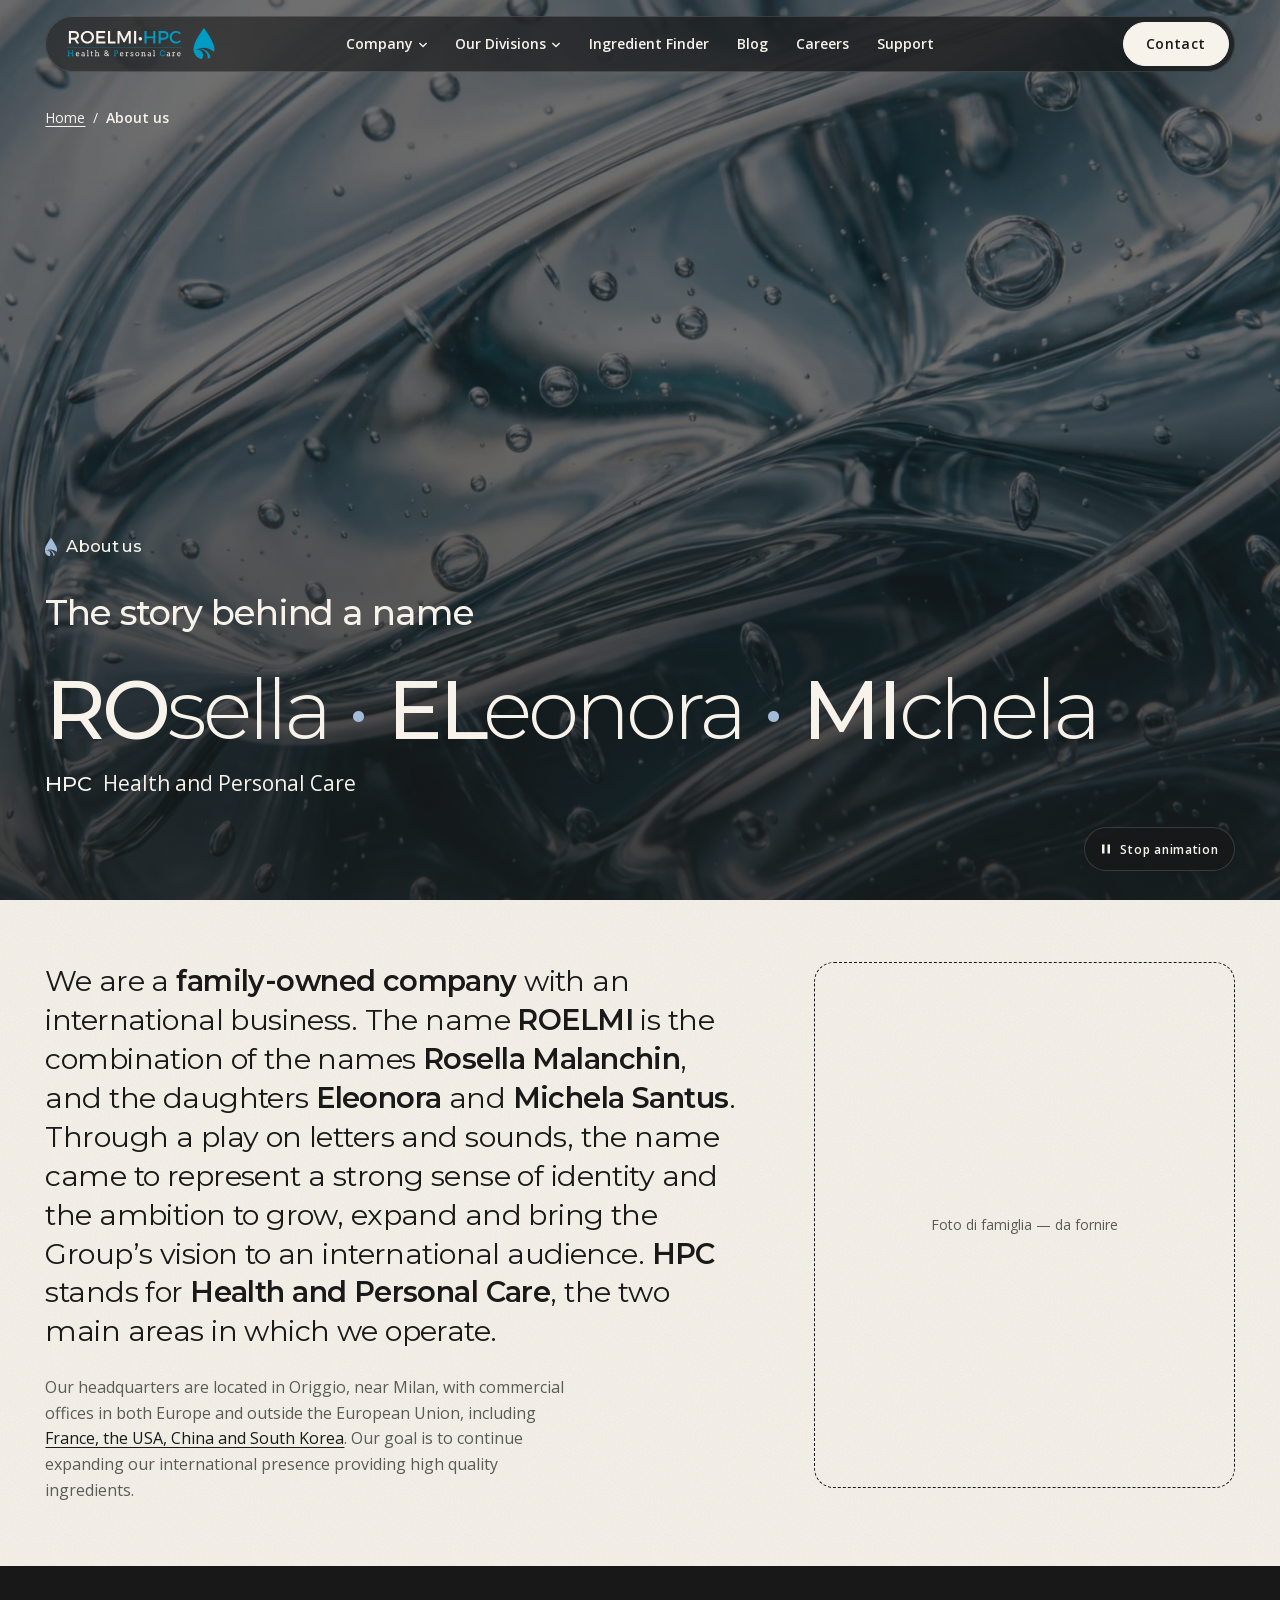
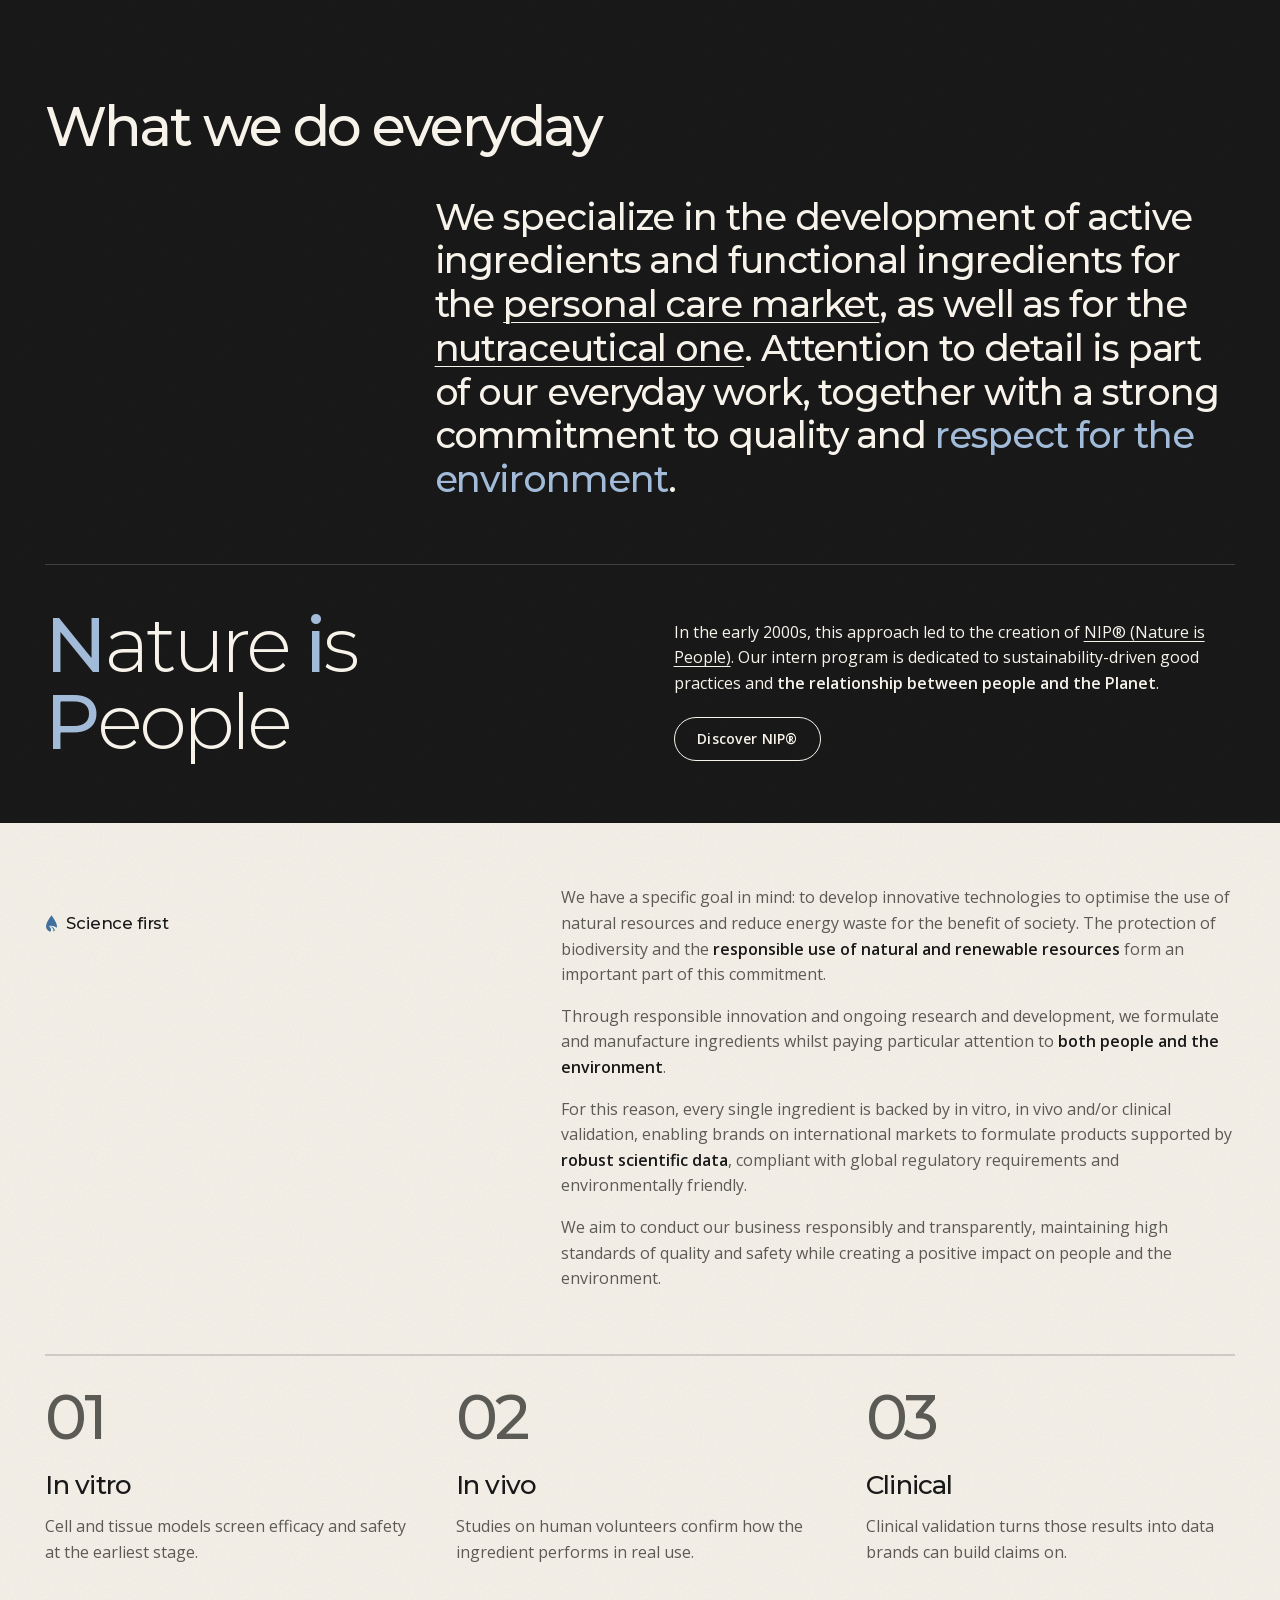
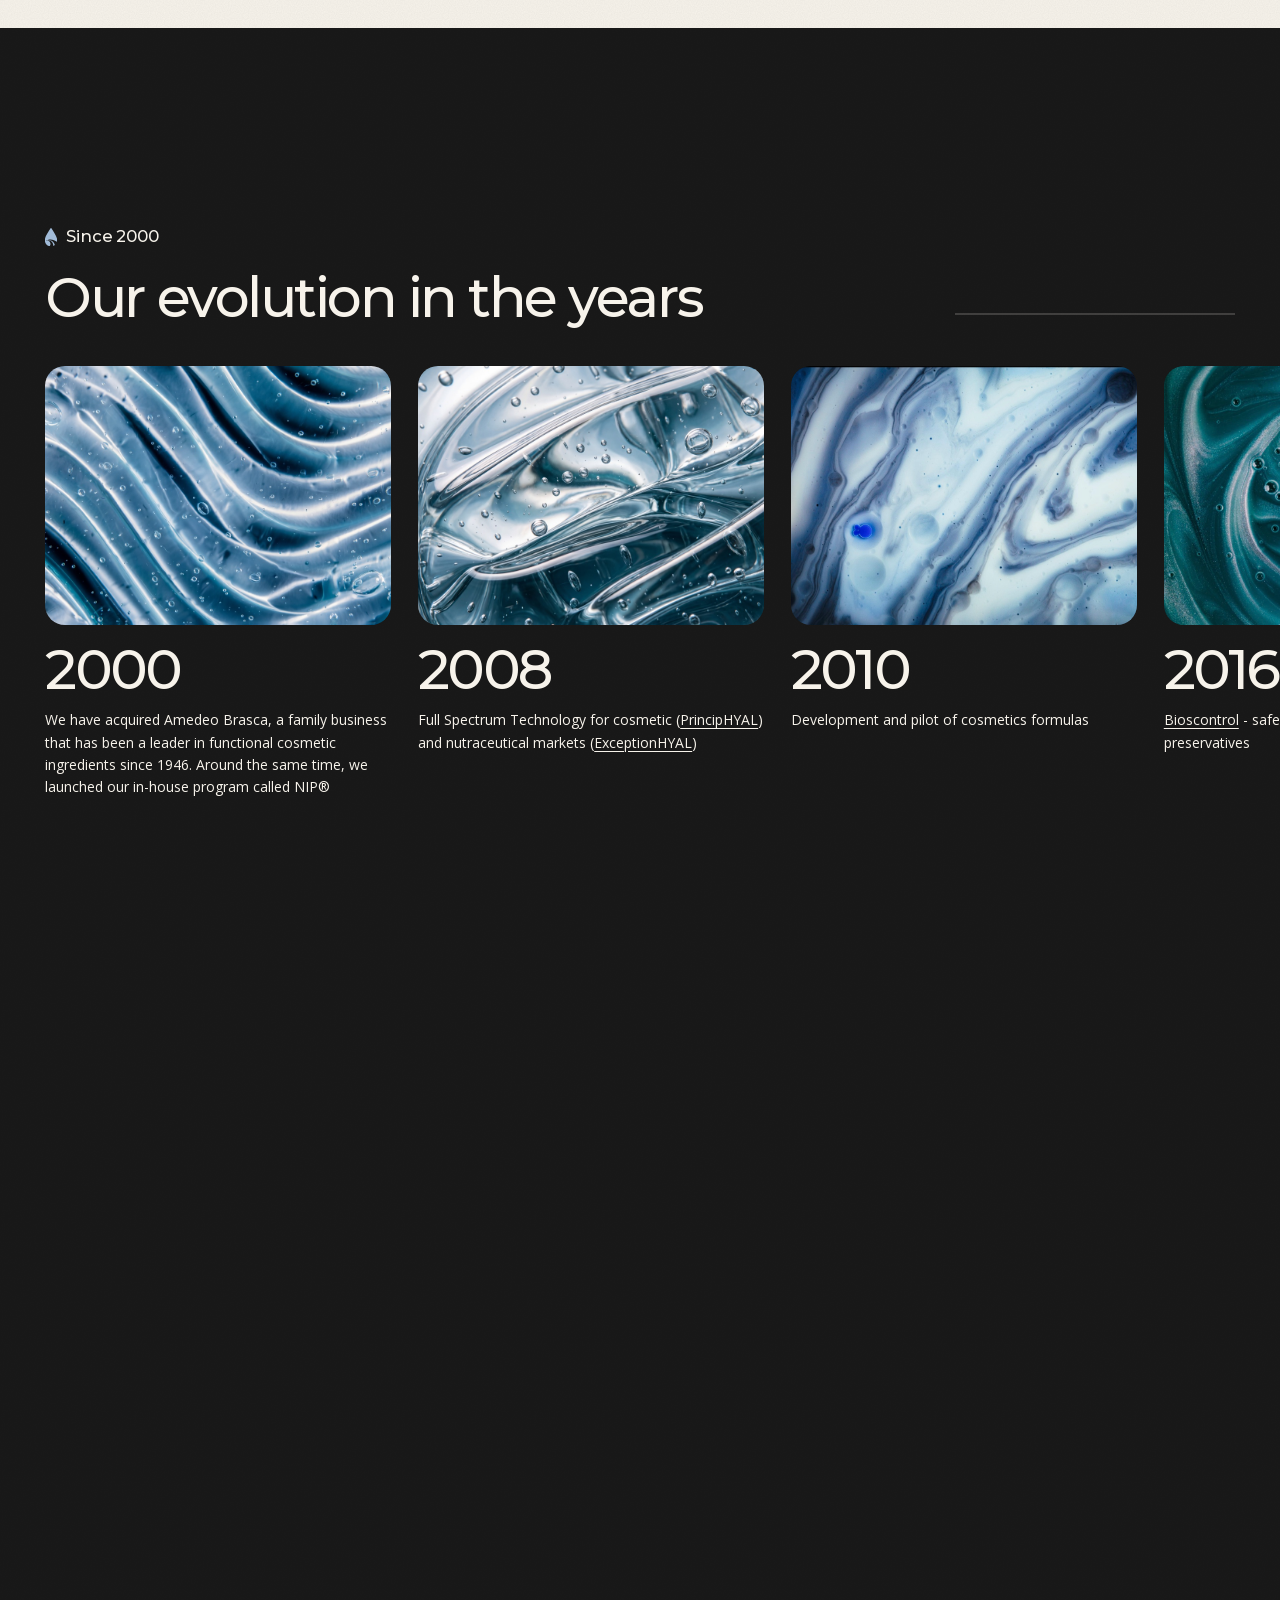
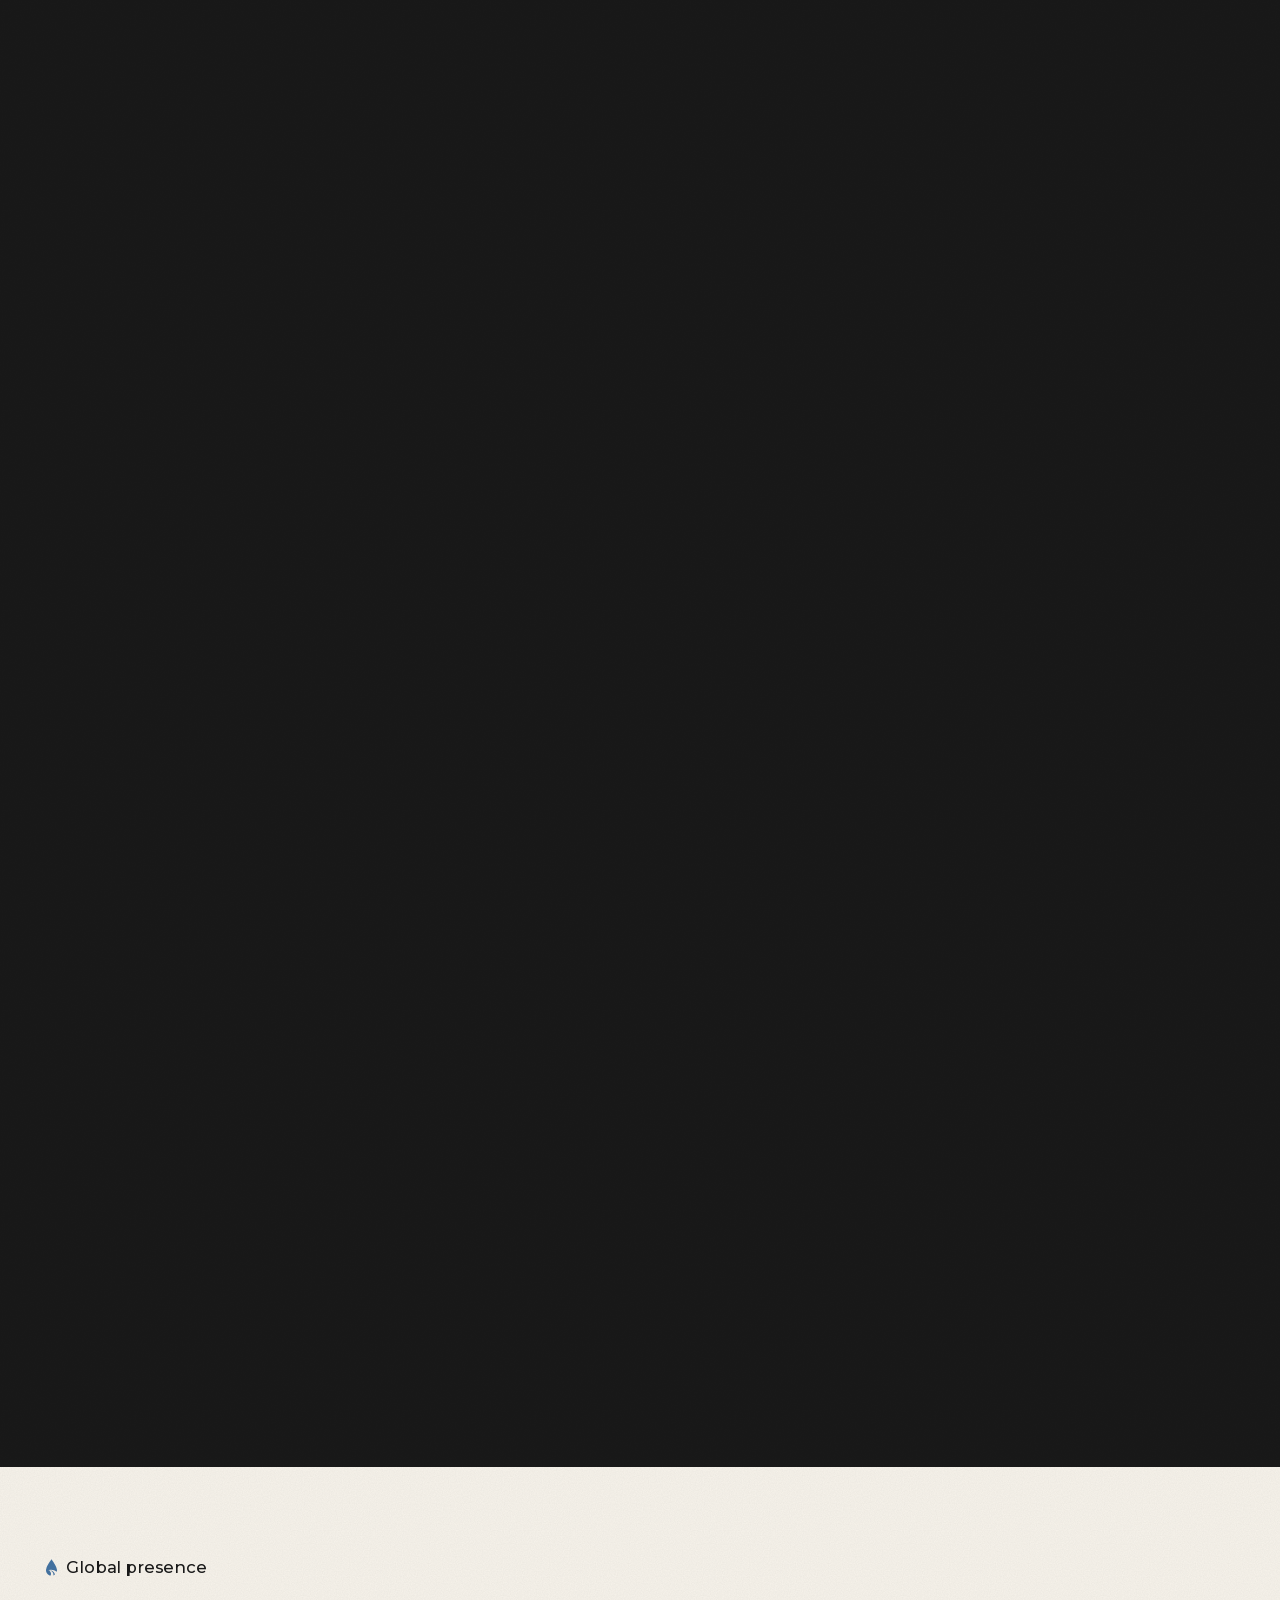
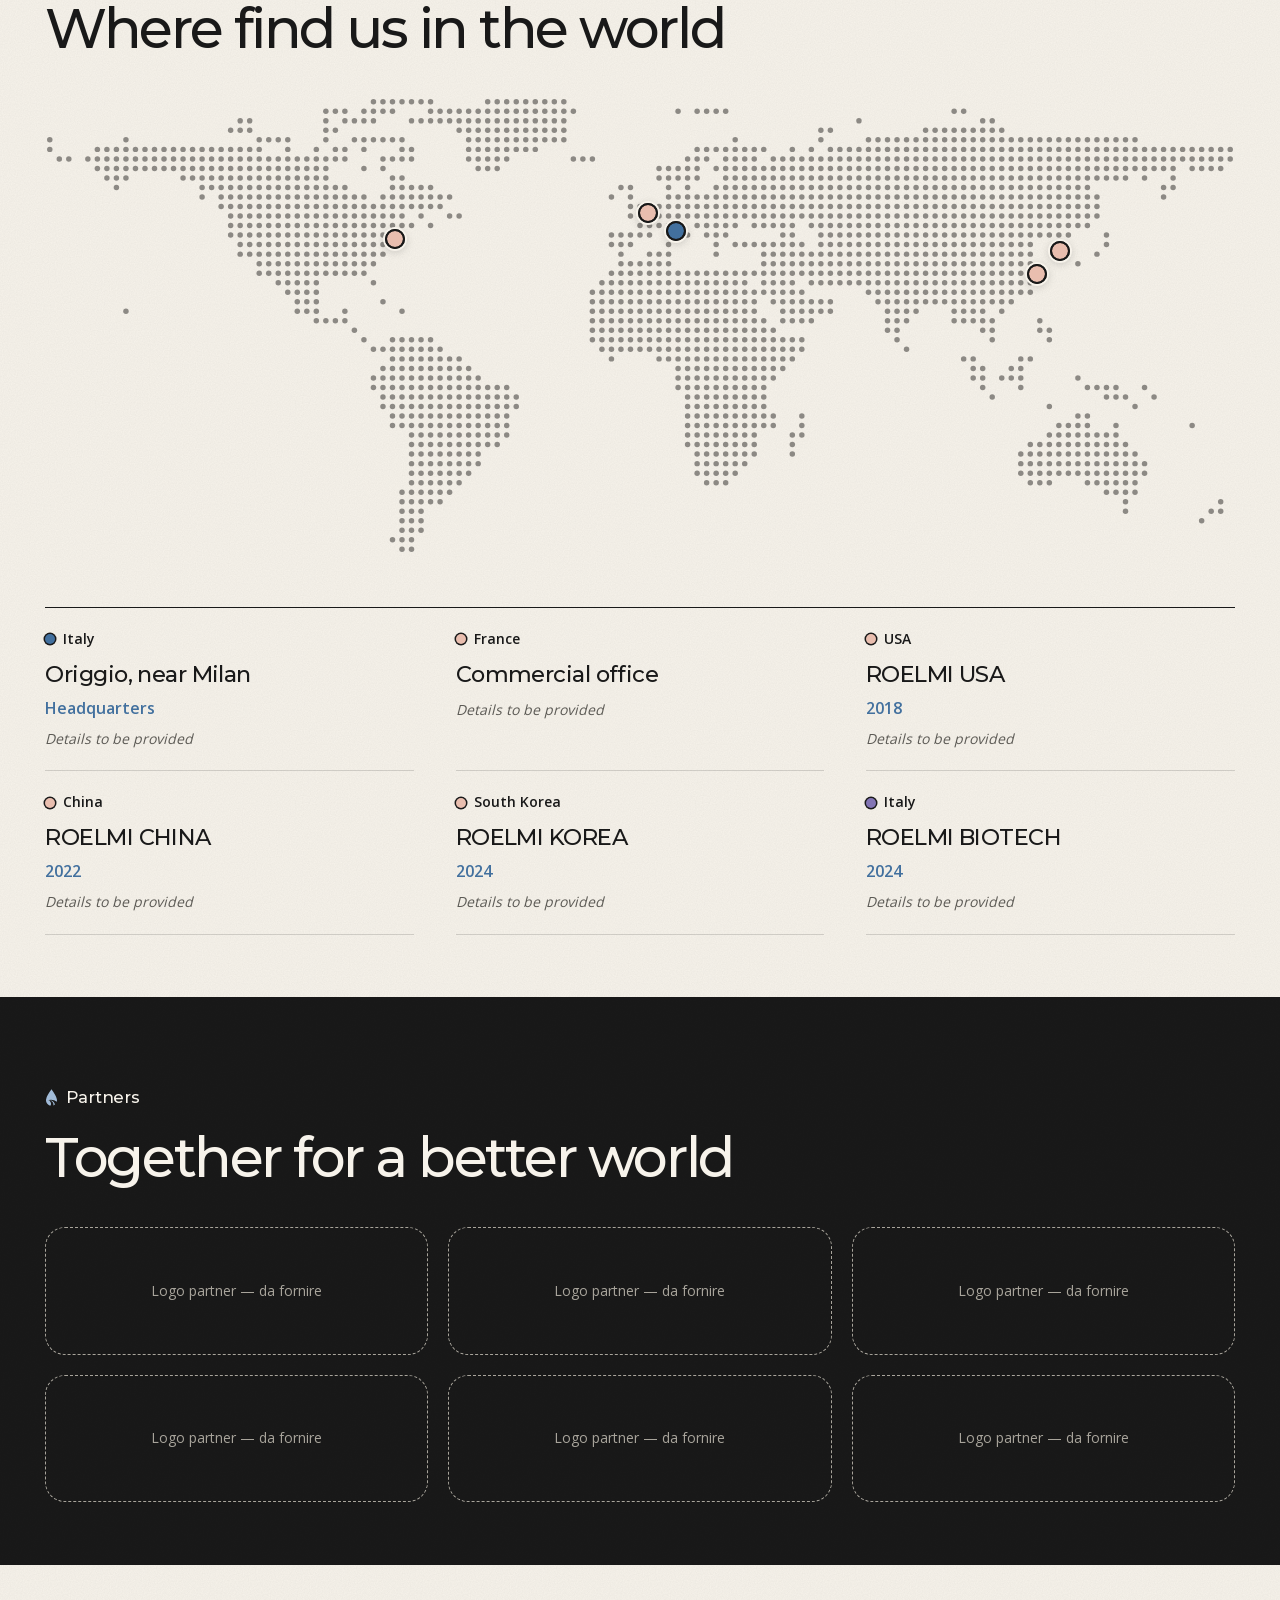
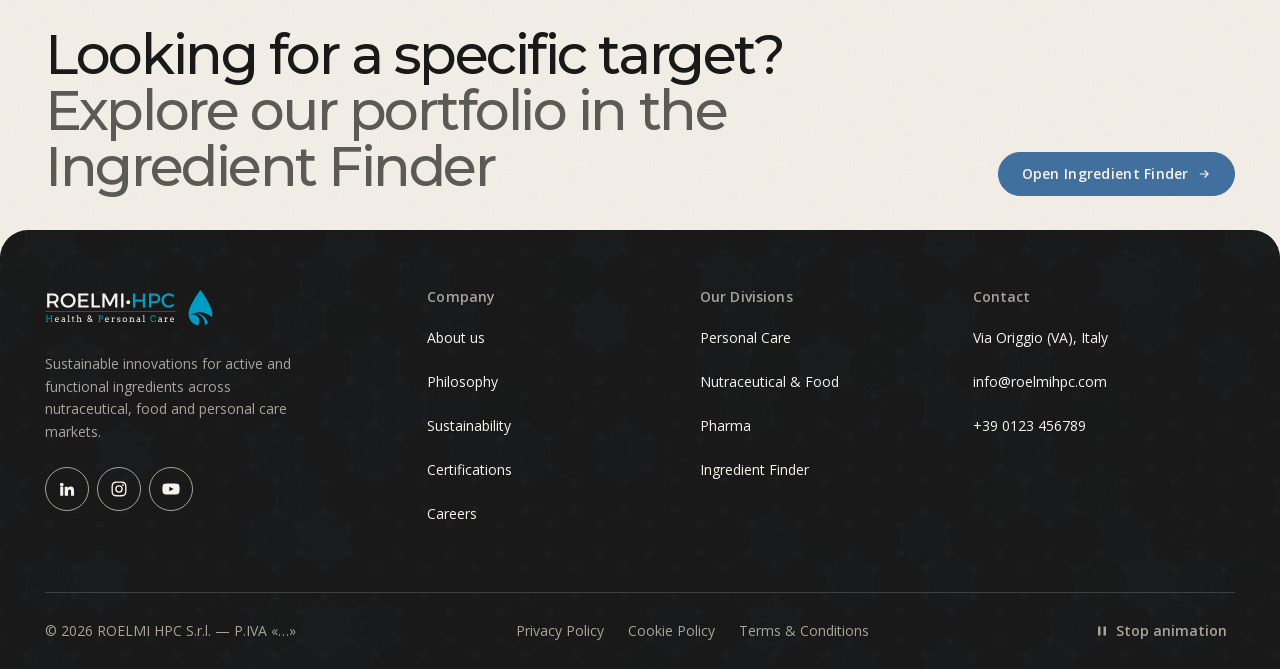
==== about.html @ 5710036a "Product card with SITO 1 structure, molecular force field across dark sections - Ingredient Finder c" ====
<!DOCTYPE html>
<html lang="en" class="no-js">
<head>
  <meta charset="UTF-8">
  <meta name="viewport" content="width=device-width, initial-scale=1">
  <title>About us — The story behind a name | ROELMI HPC</title>
  <meta name="description" content="We are a family-owned company with an international business. ROELMI combines the names Rosella, Eleonora and Michela; HPC stands for Health and Personal Care.">
  <meta name="theme-color" content="#191919">
  <link rel="icon" href="images/favicon.svg" type="image/svg+xml">

  <meta property="og:type" content="website">
  <meta property="og:site_name" content="ROELMI HPC">
  <meta property="og:title" content="About us — The story behind a name">
  <meta property="og:description" content="A family-owned company with an international business.">
  <meta property="og:image" content="images/og-image.jpg">
  <meta name="twitter:card" content="summary_large_image">

  <script>document.documentElement.classList.replace('no-js', 'js');</script>

  <!-- Font serviti dal sito (GDPR) -->
  <link rel="preload" as="font" type="font/woff2" href="fonts/montserrat-latin.woff2" crossorigin>
  <link rel="preload" as="font" type="font/woff2" href="fonts/opensans-latin.woff2" crossorigin>

  <!-- CSS (presence.css: mappa a puntini e punti delle sedi, come in home) -->
  <link rel="stylesheet" href="css/fonts.css">
  <link rel="stylesheet" href="css/reset.css">
  <link rel="stylesheet" href="css/base.css">
  <link rel="stylesheet" href="css/header.css">
  <link rel="stylesheet" href="css/presence.css">
  <link rel="stylesheet" href="css/about.css">
  <link rel="stylesheet" href="css/footer.css">
</head>
<body>

  <svg width="0" height="0" style="position:absolute" aria-hidden="true" focusable="false">
    <symbol id="logo-roelmi" viewBox="0 0 256 54">
      <path d="M12.0334 17.0172C15.3679 17.0172 17.286 15.5943 17.286 12.6599C17.286 9.81631 15.3679 8.45615 12.0334 8.45615L6.90418 8.45615L6.90418 17.0172L12.0334 17.0172ZM13.0217 20.263C12.7103 20.2932 12.3729 20.2932 12.0334 20.2932L6.90418 20.2932L6.90418 26.813L3.25401 26.813L3.25401 5.18224L12.0334 5.18224C17.5649 5.18224 20.748 7.87013 20.748 12.5648C20.748 16.0268 19.1413 18.4682 16.2675 19.5818L21.1178 26.813L16.9767 26.813L13.0217 20.263Z"/>
      <path d="M27.5157 15.9972C27.5157 20.2939 31.0729 23.6954 35.3026 23.6954C39.5388 23.6954 43.0008 20.2939 43.0008 15.9972C43.0008 11.7026 39.5388 8.36382 35.3026 8.36382C31.0383 8.36382 27.5157 11.7026 27.5157 15.9972M46.7397 15.9972C46.7397 22.1752 41.7337 26.9671 35.2723 26.9671C28.8132 26.9671 23.8072 22.1752 23.8072 15.9972C23.8072 9.78669 28.8132 5.08558 35.2723 5.08558C41.7337 5.08558 46.7397 9.81696 46.7397 15.9972"/>
      <path d="M54.2809 8.45615L54.2809 14.2969L64.8487 14.2969L64.8487 17.5751L54.2809 17.5751L54.2809 23.539L66.4553 23.539L66.4553 26.813L50.6351 26.813L50.6351 5.18008L66.0856 5.18008L66.0856 8.45615L54.2809 8.45615Z"/>
      <path d="M83.9182 23.5064L83.9182 26.8127L70.9069 26.8127L70.9069 5.1777L74.5549 5.1777L74.5549 23.5064L83.9182 23.5064Z"/>
      <path d="M106.911 26.8134L106.881 10.6493L100.052 24.558L97.6708 24.558L90.8418 10.6493L90.8418 26.8134L87.4122 26.8134L87.4122 5.17835L91.7349 5.17835L98.8774 19.552L105.983 5.17835L110.28 5.17835L110.28 26.8134L106.911 26.8134Z"/>
      <path d="M115.997 26.8162L119.642 26.8162L119.642 5.18333L115.997 5.18333L115.997 26.8162Z"/>
      <path d="M129.75 18.5313C129.75 20.2915 128.513 21.6236 126.814 21.6236C125.146 21.6236 123.91 20.2915 123.91 18.5313C123.91 16.7711 125.146 15.5018 126.814 15.5018C128.513 15.5018 129.75 16.7711 129.75 18.5313"/>
      <path fill="#009CC4" d="M197.061 8.42653L194.929 11.0841C193.352 9.38232 191.097 8.33354 188.902 8.33354C184.575 8.33354 181.174 11.6723 181.174 15.9345C181.174 20.2009 184.575 23.5678 188.902 23.5678C191.064 23.5678 193.292 22.5796 194.929 21.001L197.091 23.4143C194.898 25.5767 191.776 26.9671 188.718 26.9671C182.382 26.9671 177.469 22.1752 177.469 15.9669C177.469 9.81696 182.443 5.08558 188.841 5.08558C191.899 5.08558 194.959 6.35709 197.061 8.42653ZM149.128 26.8134L149.128 17.8523L137.662 17.8523L137.662 26.8134L134.017 26.8134L134.017 5.17835L137.662 5.17835L137.662 14.5762L149.128 14.5762L149.128 5.17835L152.773 5.17835L152.773 26.8134L149.128 26.8134ZM167.083 20.2932C172.522 20.2932 175.642 17.4497 175.642 12.5648C175.642 7.87013 172.522 5.18224 167.083 5.18224L158.462 5.18224L158.462 26.813L162.107 26.813L162.107 20.2932L167.083 20.2932ZM172.154 12.6599C172.154 15.5943 170.266 17.0172 166.928 17.0172L162.107 17.0172L162.107 8.45615L166.928 8.45615C170.266 8.45615 172.154 9.81631 172.154 12.6599Z"/>
      <path fill="#009CC4" d="M167.99 41.4119C167.698 40.9145 167.311 40.5275 166.826 40.242C166.346 39.9587 165.81 39.816 165.217 39.816C164.709 39.816 164.249 39.9241 163.829 40.1361C163.412 40.3501 163.053 40.6377 162.754 40.9967C162.454 41.3557 162.223 41.773 162.058 42.2444C161.894 42.718 161.809 43.2175 161.809 43.7387C161.809 44.3571 161.902 44.9064 162.086 45.3864C162.268 45.86 162.506 46.2579 162.8 46.5758C163.094 46.8893 163.442 47.1531 163.851 47.365C164.253 47.5791 164.709 47.6808 165.217 47.6808C165.905 47.6808 166.504 47.5164 167.012 47.1812C167.525 46.8525 167.959 46.3011 168.323 45.5378L169.473 46.0827C169.307 46.5498 169.025 47.0061 168.628 47.4451C168.232 47.8797 167.743 48.2343 167.164 48.5025C166.582 48.7728 165.935 48.9047 165.23 48.9047C164.554 48.9047 163.933 48.7771 163.364 48.5241C162.798 48.2689 162.296 47.9056 161.851 47.4321C161.409 46.965 161.07 46.4071 160.839 45.7605C160.605 45.1161 160.488 44.4414 160.488 43.7387C160.488 43.0337 160.605 42.3655 160.839 41.7384C161.07 41.1092 161.399 40.5642 161.818 40.1015C162.238 39.6387 162.739 39.2711 163.323 39.0008C163.905 38.7348 164.536 38.5986 165.217 38.5986C165.821 38.5986 166.346 38.6851 166.785 38.8559C167.226 39.0289 167.598 39.2343 167.908 39.4722C168.215 39.7101 168.478 39.9717 168.701 40.2463L169.395 40.2463L169.395 41.4119L167.99 41.4119ZM8.31148 38.7975L11.527 38.7975L11.527 39.9241L10.5885 39.9241L10.5885 47.5834L11.527 47.5834L11.527 48.7101L8.31148 48.7101L8.31148 47.5834L9.30404 47.5834L9.30404 44.0219L3.56929 44.0219L3.56929 47.5834L4.56401 47.5834L4.56401 48.7101L1.34632 48.7101L1.34632 47.5834L2.28914 47.5834L2.28914 39.9241L1.34632 39.9241L1.34632 38.7975L4.56401 38.7975L4.56401 39.9241L3.56929 39.9241L3.56929 42.9234L9.30404 42.9234L9.30404 39.9241L8.31148 39.9241L8.31148 38.7975ZM86.5788 38.9694C86.2026 38.8548 85.7982 38.7986 85.3506 38.7986L81.3436 38.7986L81.3436 39.9274L82.2843 39.9274L82.2843 47.5845L81.3436 47.5845L81.3436 48.709L84.5591 48.709L84.5591 47.5845L83.5666 47.5845L83.5666 44.1182L85.3268 44.1182C85.7895 44.1182 86.2069 44.049 86.5853 43.9084C86.9594 43.77 87.2838 43.5797 87.5541 43.3419C87.8244 43.1018 88.0341 42.8229 88.1812 42.5007C88.3304 42.1785 88.4039 41.8411 88.4039 41.4778C88.4039 41.041 88.3304 40.6561 88.179 40.321C88.0276 39.9836 87.8179 39.7047 87.5454 39.4798C87.273 39.2527 86.9508 39.0862 86.5788 38.9694ZM85.3506 43.0456L83.5666 43.0456L83.5666 39.9274L85.1884 39.9274C85.8371 39.9274 86.3107 40.0615 86.6091 40.3339C86.9032 40.6086 87.0524 40.9891 87.0524 41.4778C87.0524 41.7352 87.007 41.9601 86.9248 42.1568C86.8405 42.3536 86.7215 42.5158 86.5702 42.6477C86.4231 42.7796 86.2415 42.8748 86.0361 42.9461C85.8285 43.011 85.5993 43.0456 85.3506 43.0456Z"/>
      <path d="M18.3148 42.7781C18.0316 42.7781 17.7829 42.8192 17.5731 42.8992C17.3634 42.9814 17.1839 43.0938 17.0325 43.2452C16.8855 43.3966 16.7644 43.5804 16.6779 43.7966C16.5871 44.015 16.5222 44.2637 16.4768 44.5297L19.9907 44.5297C19.9734 44.2767 19.9302 44.0431 19.8675 43.8334C19.8026 43.6171 19.7096 43.4333 19.5755 43.2755C19.4458 43.1176 19.2793 42.9965 19.0717 42.91C18.8706 42.8214 18.6154 42.7781 18.3148 42.7781L18.3148 42.7781ZM16.4119 45.479C16.4119 45.6714 16.4249 45.8444 16.453 46.0044C16.4833 46.1623 16.5222 46.318 16.5763 46.4607C16.7384 46.8954 16.9958 47.2241 17.3504 47.4446C17.705 47.6652 18.1073 47.7776 18.557 47.7776C18.9095 47.7776 19.2512 47.7257 19.5885 47.6263C19.9215 47.529 20.2697 47.3776 20.6351 47.1657L21.1282 47.996C20.6805 48.3031 20.2372 48.5302 19.7853 48.6772C19.3355 48.8242 18.8706 48.8999 18.3862 48.8999C17.9299 48.8999 17.5039 48.8242 17.1169 48.6707C16.7255 48.5172 16.3903 48.2901 16.107 47.9896C15.8259 47.689 15.6053 47.3149 15.4475 46.8673C15.2875 46.4175 15.2096 45.892 15.2096 45.2952C15.2096 44.8108 15.2766 44.3545 15.4107 43.9264C15.5448 43.496 15.7502 43.1198 16.0184 42.7997C16.2843 42.4819 16.6173 42.2267 17.0131 42.0407C17.411 41.8504 17.8737 41.7575 18.3992 41.7575C18.9095 41.7575 19.3355 41.8353 19.6772 41.9888C20.021 42.1445 20.3 42.35 20.5162 42.6051C20.7324 42.8603 20.8946 43.1522 21.0049 43.4787C21.1152 43.8074 21.1952 44.1404 21.2406 44.4778C21.2579 44.6421 21.273 44.8108 21.2795 44.9838C21.2882 45.1525 21.2903 45.3168 21.2903 45.479L16.4119 45.479Z"/>
      <path d="M27.4217 47.878C27.5839 47.878 27.7439 47.8607 27.9061 47.8196C28.0682 47.7807 28.2218 47.7288 28.3623 47.6596C28.505 47.5925 28.6413 47.5125 28.7624 47.426C28.8835 47.3352 28.9873 47.2422 29.0716 47.1449L29.0759 45.6182L27.666 45.6182C27.4282 45.6182 27.2141 45.642 27.0195 45.6961C26.8248 45.748 26.6583 45.8215 26.5156 45.9253C26.3751 46.0248 26.2648 46.148 26.1848 46.2972C26.1069 46.4443 26.068 46.6151 26.068 46.8076C26.068 46.9871 26.1004 47.1406 26.1653 47.2768C26.2323 47.4066 26.3232 47.519 26.4421 47.6077C26.5632 47.6963 26.7059 47.7634 26.8724 47.8109C27.0368 47.8585 27.2206 47.878 27.4217 47.878L27.4217 47.878ZM29.0716 48.0812C28.8121 48.3213 28.5267 48.518 28.2174 48.6716C27.9061 48.8229 27.5493 48.9008 27.1535 48.9008C26.8227 48.9008 26.5178 48.8446 26.2432 48.7429C25.9664 48.637 25.7242 48.4943 25.5274 48.3148C25.3263 48.131 25.1684 47.9234 25.0581 47.6833C24.9479 47.4433 24.8916 47.1882 24.8916 46.9179C24.8916 46.6303 24.9327 46.3751 25.0192 46.1524C25.1036 45.9318 25.2182 45.7393 25.3587 45.5728C25.4993 45.4106 25.6658 45.2723 25.8561 45.1598C26.0464 45.0495 26.2432 44.9587 26.4529 44.8938C26.6583 44.8246 26.8703 44.7792 27.0865 44.7511C27.2984 44.723 27.506 44.7079 27.7049 44.7079C28.0163 44.7079 28.2802 44.7165 28.4942 44.7381C28.7083 44.7576 28.9029 44.7814 29.0759 44.8181L29.0824 44.2624C29.0824 44.0245 29.05 43.8148 28.9786 43.6396C28.9073 43.4623 28.8099 43.3153 28.6824 43.2006C28.5569 43.086 28.4077 42.9995 28.2304 42.9433C28.0531 42.8849 27.8585 42.859 27.6379 42.859C27.4303 42.859 27.2357 42.8741 27.0497 42.9001C26.8594 42.9303 26.6864 42.9671 26.5243 43.0104C26.3599 43.0579 26.2086 43.1098 26.0702 43.166C25.9339 43.2288 25.8193 43.2871 25.722 43.352L25.322 42.5108C25.482 42.4049 25.6636 42.3097 25.8518 42.2189C26.0442 42.1281 26.2453 42.0546 26.4572 41.9897C26.667 41.927 26.8832 41.8772 27.106 41.8405C27.3265 41.8037 27.5428 41.7864 27.7547 41.7864C28.1482 41.7864 28.5007 41.8297 28.8164 41.927C29.1278 42.02 29.396 42.1627 29.6122 42.3595C29.8306 42.5584 29.9993 42.8071 30.116 43.1098C30.235 43.4147 30.2934 43.7759 30.2934 44.1975L30.2869 47.5839L31.0372 47.5839L31.0372 48.7083L29.0716 48.7083L29.0716 48.0812Z"/>
      <path d="M34.5012 38.5337L36.7004 38.5337L36.7004 47.5856L37.7167 47.5856L37.7167 48.7079L34.5012 48.7079L34.5012 47.5856L35.483 47.5856L35.483 39.6603L34.5012 39.6603L34.5012 38.5337Z"/>
      <path d="M43.0136 41.9335L44.6008 41.9335L44.6008 42.9217L43.0006 42.9217L42.9812 46.8335C42.9812 47.0995 43.0136 47.3157 43.0742 47.4801C43.1347 47.6466 43.2342 47.759 43.3682 47.8239C43.5023 47.8866 43.6537 47.9212 43.8245 47.9212C44.0062 47.9212 44.1705 47.9018 44.3089 47.8693C44.4494 47.8347 44.5987 47.7807 44.7652 47.7028L45.0463 48.5202C44.8365 48.6283 44.6181 48.717 44.3889 48.7775C44.1554 48.8402 43.8851 48.8748 43.5693 48.8748C43.2709 48.8748 43.0136 48.8338 42.793 48.7624C42.5746 48.691 42.3887 48.5699 42.2395 48.4034C42.0881 48.2326 41.9756 48.0056 41.9021 47.7179C41.8264 47.4325 41.7918 47.0757 41.7918 46.6497L41.8113 42.9217L40.7301 42.9217L40.7301 41.9335L41.8243 41.9335L41.8243 40.3138L43.0136 39.7516L43.0136 41.9335Z"/>
      <path d="M48.2687 38.5337L50.4138 38.5337L50.4138 42.6812L50.4549 42.6812C50.5739 42.558 50.7166 42.4455 50.8766 42.3396C51.0345 42.2315 51.2031 42.1385 51.3761 42.0606C51.5491 41.9828 51.7308 41.9179 51.9167 41.8768C52.1027 41.8336 52.3016 41.8119 52.5049 41.8119C52.8682 41.8119 53.1969 41.8617 53.4888 41.9612C53.7786 42.0628 54.0294 42.2163 54.2327 42.4174C54.4381 42.625 54.596 42.8867 54.7084 43.2067C54.8187 43.5289 54.8728 43.9052 54.8728 44.3441L54.8728 47.5856L55.8934 47.5856L55.8934 48.7079L52.6779 48.7079L52.6779 47.5856L53.6056 47.5856L53.6056 44.4933C53.6056 43.9744 53.4737 43.5786 53.212 43.3127C52.9482 43.0424 52.5698 42.9083 52.0767 42.9083C51.7935 42.9083 51.5123 42.9775 51.2247 43.1072C50.9393 43.2435 50.6647 43.4078 50.4138 43.6111L50.4138 47.5856L51.3956 47.5856L51.3956 48.7079L48.1779 48.7079L48.1779 47.5856L49.2007 47.5856L49.2007 39.6603L48.2687 39.6603L48.2687 38.5337Z"/>
      <path d="M68.7198 42.0012C68.8344 41.8757 68.9296 41.7395 69.0074 41.5773C69.0853 41.4195 69.1242 41.253 69.1242 41.0778C69.1242 40.894 69.0853 40.7167 69.0053 40.5502C68.9252 40.3793 68.815 40.2301 68.6809 40.0961C68.5447 39.9685 68.3868 39.8625 68.2073 39.789C68.0257 39.709 67.8332 39.6722 67.6364 39.6722C67.4159 39.6722 67.2191 39.709 67.0418 39.7825C66.8666 39.8539 66.7131 39.9533 66.5877 40.0766C66.4622 40.2042 66.3628 40.3512 66.2936 40.5199C66.2244 40.6886 66.1876 40.868 66.1876 41.0627C66.1876 41.2486 66.233 41.4411 66.3239 41.6422C66.4147 41.8476 66.5747 42.0595 66.8104 42.2823L67.3921 42.8229C67.6516 42.7126 67.8916 42.5872 68.1187 42.4574C68.3457 42.3277 68.5447 42.1741 68.7198 42.0012L68.7198 42.0012ZM66.6871 44.356C66.5358 44.4144 66.4039 44.4987 66.2849 44.6069C66.1638 44.7128 66.06 44.8361 65.9714 44.9723C65.8849 45.1107 65.82 45.2599 65.7703 45.4178C65.7227 45.5756 65.6989 45.7378 65.6989 45.8978C65.6989 46.1508 65.7465 46.3844 65.846 46.6006C65.9454 46.819 66.0795 47.0028 66.2503 47.1607C66.4233 47.3186 66.6266 47.4418 66.858 47.5305C67.0937 47.6191 67.3424 47.6645 67.6083 47.6645C67.8332 47.6645 68.0473 47.6321 68.2484 47.5759C68.4495 47.5197 68.6355 47.4418 68.8106 47.3402C68.9836 47.2385 69.1458 47.1131 69.2907 46.9747C69.4377 46.832 69.5761 46.6785 69.7016 46.512L67.2148 44.1117L66.6871 44.356ZM72.0175 48.7479L70.4714 47.2558C70.2876 47.4829 70.093 47.6905 69.8767 47.8808C69.6626 48.0667 69.4356 48.2289 69.1934 48.3652C68.9512 48.5057 68.696 48.6117 68.4214 48.6895C68.1489 48.763 67.8613 48.8041 67.5543 48.8041C67.1348 48.8041 66.7369 48.7263 66.3693 48.5771C66.0017 48.43 65.6816 48.2289 65.407 47.9716C65.1345 47.7121 64.9204 47.4094 64.7647 47.0569C64.6069 46.7066 64.529 46.3282 64.529 45.9238C64.529 45.6578 64.5701 45.3983 64.6501 45.1475C64.728 44.8988 64.8404 44.6631 64.981 44.4447C65.1259 44.2284 65.2902 44.0295 65.4783 43.8543C65.6686 43.6835 65.9671 43.4911 66.3649 43.29L65.9325 42.8704C65.8222 42.7667 65.7097 42.6456 65.6038 42.5093C65.4978 42.3753 65.4048 42.2282 65.3227 42.0725C65.2426 41.9168 65.1756 41.7525 65.1259 41.5838C65.0761 41.413 65.0502 41.2421 65.0502 41.0778C65.0502 40.7296 65.1194 40.4074 65.2535 40.1047C65.3897 39.8041 65.5713 39.5403 65.807 39.3197C66.0384 39.0949 66.3152 38.9219 66.6266 38.7943C66.9423 38.6645 67.2775 38.6018 67.6364 38.6018C68.0149 38.6018 68.3652 38.6667 68.6895 38.8029C69.0139 38.937 69.2929 39.1208 69.5307 39.3457C69.7686 39.5706 69.9502 39.8344 70.0865 40.1371C70.2205 40.4356 70.2876 40.7513 70.2876 41.0778C70.2876 41.3395 70.2638 41.5687 70.2119 41.7698C70.1578 41.9666 70.0865 42.1439 69.987 42.3017C69.894 42.4574 69.7794 42.6001 69.6453 42.7299C69.5134 42.8575 69.3707 42.9764 69.2215 43.0845C69.0723 43.197 68.9144 43.2964 68.7587 43.3829C68.6031 43.4716 68.4409 43.5603 68.2744 43.6403L70.2746 45.5043C70.4173 45.1864 70.5276 44.8707 70.6119 44.5636C70.6984 44.2501 70.7655 43.9668 70.813 43.7116L72.0413 43.7116C71.9678 44.1225 71.8553 44.5506 71.7018 44.9896C71.5483 45.4308 71.3536 45.8611 71.1201 46.2827L72.9236 47.9586L72.0175 48.7479Z"/>
      <path d="M94.5772 42.7781C94.2918 42.7781 94.0452 42.8192 93.8333 42.8992C93.6236 42.9814 93.4419 43.0938 93.2949 43.2452C93.1435 43.3966 93.0267 43.5804 92.9381 43.7966C92.8473 44.015 92.7802 44.2637 92.7391 44.5297L96.2487 44.5297C96.2314 44.2767 96.1925 44.0431 96.1298 43.8334C96.0671 43.6171 95.9676 43.4333 95.8379 43.2755C95.706 43.1176 95.5416 42.9965 95.334 42.91C95.1286 42.8214 94.8778 42.7781 94.5772 42.7781L94.5772 42.7781ZM92.6743 45.479C92.6743 45.6714 92.6872 45.8444 92.7153 46.0044C92.7456 46.1623 92.7845 46.318 92.8343 46.4607C92.9986 46.8954 93.256 47.2241 93.6128 47.4446C93.9674 47.6652 94.3696 47.7776 94.8172 47.7776C95.1719 47.7776 95.5135 47.7257 95.8465 47.6263C96.1817 47.529 96.532 47.3776 96.8996 47.1657L97.3883 47.996C96.9429 48.3031 96.4953 48.5302 96.0498 48.6772C95.5979 48.8242 95.1329 48.8999 94.6486 48.8999C94.1901 48.8999 93.7663 48.8242 93.3749 48.6707C92.9857 48.5172 92.6483 48.2901 92.3694 47.9896C92.0882 47.689 91.8698 47.3149 91.7098 46.8673C91.5498 46.4175 91.4698 45.892 91.4698 45.2952C91.4698 44.8108 91.539 44.3545 91.6731 43.9264C91.8093 43.496 92.0104 43.1198 92.2764 42.7997C92.5467 42.4819 92.8775 42.2267 93.2733 42.0407C93.6711 41.8504 94.1361 41.7575 94.6615 41.7575C95.1719 41.7575 95.5979 41.8353 95.9395 41.9888C96.2833 42.1445 96.5623 42.35 96.7764 42.6051C96.9926 42.8603 97.157 43.1522 97.2673 43.4787C97.3797 43.8074 97.4554 44.1404 97.4986 44.4778C97.5202 44.6421 97.5354 44.8108 97.5419 44.9838C97.5484 45.1525 97.5527 45.3168 97.5527 45.479L92.6743 45.479Z"/>
      <path d="M106.221 43.3674L104.978 43.3674L104.978 42.95C104.833 42.95 104.688 42.976 104.537 43.0322C104.385 43.0841 104.245 43.1684 104.115 43.2809C103.983 43.3912 103.871 43.5317 103.771 43.7025C103.674 43.8734 103.603 44.0788 103.561 44.3145L103.561 47.5819L104.71 47.5819L104.71 48.7107L101.347 48.7107L101.347 47.5819L102.283 47.5819L102.29 43.056L101.347 43.056L101.347 41.9337L103.512 41.9337L103.512 42.87C103.594 42.7295 103.68 42.6019 103.78 42.4808C103.877 42.3597 103.983 42.2559 104.104 42.1672C104.225 42.0786 104.357 42.0072 104.504 41.9596C104.649 41.9077 104.807 41.8818 104.978 41.8818L105.618 41.8818C105.819 41.8818 106.02 41.8861 106.221 41.8948L106.221 43.3674Z"/>
      <path d="M113.552 43.285C113.468 43.1574 113.358 43.0514 113.221 42.9714C113.087 42.8914 112.936 42.8309 112.772 42.7941C112.607 42.7595 112.443 42.7379 112.287 42.7379C112.112 42.7379 111.952 42.7595 111.807 42.7984C111.66 42.8374 111.537 42.8936 111.429 42.9693C111.327 43.0428 111.243 43.1315 111.184 43.2396C111.124 43.3477 111.098 43.4645 111.098 43.5985C111.098 43.8234 111.167 44.0029 111.301 44.1348C111.44 44.2689 111.671 44.3943 111.993 44.5024L113.293 44.963C113.853 45.149 114.262 45.4042 114.515 45.7264C114.774 46.0507 114.904 46.4356 114.904 46.8854C114.904 47.186 114.843 47.4628 114.724 47.7115C114.603 47.9645 114.432 48.1785 114.212 48.3515C113.993 48.531 113.73 48.6651 113.418 48.7646C113.109 48.8619 112.765 48.9138 112.382 48.9138C111.857 48.9138 111.429 48.8273 111.098 48.6564C110.765 48.4856 110.51 48.265 110.332 47.9818L109.651 47.9818L109.651 46.8573L111.005 46.8573C111.005 47.0433 111.046 47.2055 111.124 47.3395C111.206 47.4736 111.314 47.5796 111.446 47.6617C111.578 47.7461 111.731 47.8088 111.896 47.8455C112.067 47.8866 112.237 47.9082 112.41 47.9082C112.581 47.9082 112.743 47.8866 112.904 47.8434C113.059 47.8023 113.198 47.7417 113.319 47.6596C113.438 47.5796 113.531 47.4822 113.602 47.3698C113.671 47.2552 113.706 47.1254 113.706 46.9827C113.706 46.7643 113.637 46.5784 113.492 46.427C113.353 46.2756 113.113 46.1372 112.772 46.0161L111.476 45.5317C110.949 45.3458 110.557 45.1057 110.302 44.816C110.047 44.5241 109.922 44.1608 109.922 43.7261C109.922 43.4385 109.976 43.1725 110.082 42.9282C110.185 42.686 110.341 42.4741 110.546 42.2968C110.748 42.1194 110.992 41.981 111.288 41.8837C111.578 41.7843 111.913 41.7324 112.287 41.7324C112.772 41.7324 113.176 41.7994 113.505 41.9335C113.831 42.0697 114.125 42.3011 114.387 42.6276L115.021 42.6276L115.021 43.7542L113.678 43.7542C113.678 43.5704 113.639 43.4147 113.552 43.285"/>
      <path d="M119.603 45.3207C119.603 45.7099 119.657 46.0602 119.768 46.3759C119.878 46.6873 120.032 46.9555 120.228 47.176C120.419 47.3966 120.646 47.5674 120.901 47.6885C121.156 47.8053 121.426 47.8659 121.714 47.8659C122.014 47.8659 122.293 47.8075 122.555 47.6907C122.812 47.5739 123.042 47.4031 123.23 47.1825C123.422 46.962 123.574 46.6982 123.682 46.3803C123.792 46.071 123.846 45.7164 123.846 45.3207C123.846 44.9142 123.792 44.5509 123.682 44.2308C123.574 43.9129 123.422 43.647 123.234 43.4329C123.044 43.2188 122.819 43.0566 122.557 42.9485C122.298 42.8382 122.014 42.7842 121.714 42.7842C121.426 42.7842 121.156 42.8382 120.901 42.9485C120.646 43.0566 120.419 43.2188 120.228 43.4329C120.032 43.647 119.878 43.9129 119.768 44.2308C119.657 44.5509 119.603 44.9142 119.603 45.3207M118.315 45.3207C118.317 44.7866 118.405 44.2979 118.572 43.8546C118.741 43.4178 118.974 43.0393 119.277 42.7236C119.575 42.4057 119.934 42.1614 120.347 41.9949C120.762 41.8241 121.219 41.7397 121.714 41.7397C122.216 41.7397 122.674 41.8241 123.093 41.9949C123.507 42.1614 123.865 42.4057 124.162 42.715C124.456 43.0264 124.687 43.4026 124.856 43.8438C125.018 44.2849 125.1 44.7714 125.1 45.3099C125.1 45.8353 125.018 46.3219 124.856 46.763C124.687 47.2085 124.456 47.5869 124.162 47.9026C123.865 48.2227 123.507 48.4713 123.093 48.6465C122.674 48.826 122.216 48.9125 121.714 48.9125C121.204 48.9125 120.741 48.826 120.326 48.6487C119.915 48.4757 119.558 48.2313 119.264 47.9156C118.968 47.5977 118.736 47.2193 118.57 46.7825C118.405 46.3414 118.317 45.8526 118.315 45.3207"/>
      <path d="M133.018 47.5845L133.974 47.5845L133.974 44.4901C133.974 43.9711 133.842 43.5797 133.576 43.3094C133.312 43.0434 132.934 42.9094 132.445 42.9094C132.16 42.9094 131.874 42.9764 131.587 43.1126C131.299 43.2467 131.024 43.4154 130.769 43.6143L130.769 47.5845L131.723 47.5845L131.723 48.7111L128.559 48.7111L128.559 47.5845L129.502 47.5845L129.502 43.0586L128.559 43.0586L128.559 41.9363L130.715 41.9363L130.715 42.7321L130.73 42.7321C130.875 42.6045 131.029 42.4855 131.189 42.3753C131.355 42.2585 131.526 42.1612 131.706 42.079C131.883 41.9947 132.071 41.9298 132.263 41.8844C132.458 41.8346 132.661 41.813 132.875 41.813C133.239 41.813 133.565 41.8606 133.857 41.9579C134.147 42.0617 134.393 42.2152 134.601 42.4185C134.806 42.6239 134.964 42.8877 135.077 43.2056C135.187 43.5278 135.241 43.9062 135.241 44.3409L135.241 47.5845L136.184 47.5845L136.184 48.7111L133.018 48.7111L133.018 47.5845Z"/>
      <path d="M141.969 47.878C142.131 47.878 142.291 47.8607 142.453 47.8196C142.615 47.7807 142.769 47.7288 142.909 47.6596C143.052 47.5925 143.188 47.5125 143.31 47.426C143.431 47.3352 143.534 47.2422 143.619 47.1449L143.623 45.6182L142.213 45.6182C141.975 45.6182 141.761 45.642 141.567 45.6961C141.372 45.748 141.205 45.8215 141.063 45.9253C140.922 46.0248 140.81 46.148 140.732 46.2972C140.654 46.4443 140.615 46.6151 140.615 46.8076C140.615 46.9871 140.648 47.1406 140.712 47.2768C140.779 47.4066 140.87 47.519 140.989 47.6077C141.11 47.6963 141.253 47.7634 141.42 47.8109C141.584 47.8585 141.768 47.878 141.969 47.878L141.969 47.878ZM143.619 48.0812C143.359 48.3213 143.074 48.518 142.765 48.6716C142.453 48.8229 142.096 48.9008 141.701 48.9008C141.37 48.9008 141.065 48.8446 140.79 48.7429C140.514 48.637 140.271 48.4943 140.075 48.3148C139.873 48.131 139.716 47.9234 139.605 47.6833C139.495 47.4433 139.439 47.1882 139.439 46.9179C139.439 46.6303 139.48 46.3751 139.566 46.1524C139.651 45.9318 139.765 45.7393 139.906 45.5728C140.046 45.4106 140.213 45.2723 140.405 45.1598C140.594 45.0495 140.79 44.9587 141 44.8938C141.205 44.8246 141.417 44.7792 141.634 44.7511C141.846 44.723 142.053 44.7079 142.252 44.7079C142.563 44.7079 142.827 44.7165 143.041 44.7381C143.255 44.7576 143.45 44.7814 143.623 44.8181L143.63 44.2624C143.63 44.0245 143.597 43.8148 143.526 43.6396C143.454 43.4623 143.357 43.3153 143.23 43.2006C143.104 43.086 142.955 42.9995 142.778 42.9433C142.6 42.8849 142.406 42.859 142.185 42.859C141.977 42.859 141.783 42.8741 141.597 42.9001C141.407 42.9303 141.234 42.9671 141.071 43.0104C140.907 43.0579 140.756 43.1098 140.617 43.166C140.481 43.2288 140.366 43.2871 140.269 43.352L139.869 42.5108C140.029 42.4049 140.211 42.3097 140.399 42.2189C140.591 42.1281 140.792 42.0546 141.004 41.9897C141.214 41.927 141.43 41.8772 141.651 41.8405C141.874 41.8037 142.09 41.7864 142.302 41.7864C142.695 41.7864 143.048 41.8297 143.364 41.927C143.675 42.02 143.943 42.1627 144.159 42.3595C144.378 42.5584 144.546 42.8071 144.663 43.1098C144.78 43.4147 144.841 43.7759 144.841 44.1975L144.834 47.5839L145.584 47.5839L145.584 48.7083L143.619 48.7083L143.619 48.0812Z"/>
      <path d="M149.048 38.5337L151.248 38.5337L151.248 47.5856L152.264 47.5856L152.264 48.7079L149.048 48.7079L149.048 47.5856L150.03 47.5856L150.03 39.6603L149.048 39.6603L149.048 38.5337Z"/>
      <path d="M175.016 47.878C175.179 47.878 175.337 47.8607 175.499 47.8196C175.661 47.7807 175.814 47.7288 175.957 47.6596C176.102 47.5925 176.234 47.5125 176.355 47.426C176.478 47.3352 176.58 47.2422 176.664 47.1449L176.671 45.6182L175.259 45.6182C175.021 45.6182 174.809 45.642 174.612 45.6961C174.422 45.748 174.253 45.8215 174.113 45.9253C173.968 46.0248 173.86 46.148 173.78 46.2972C173.704 46.4443 173.663 46.6151 173.663 46.8076C173.663 46.9871 173.695 47.1406 173.76 47.2768C173.827 47.4066 173.92 47.519 174.039 47.6077C174.158 47.6963 174.301 47.7634 174.467 47.8109C174.634 47.8585 174.815 47.878 175.016 47.878L175.016 47.878ZM176.664 48.0812C176.407 48.3213 176.124 48.518 175.812 48.6716C175.499 48.8229 175.146 48.9008 174.748 48.9008C174.415 48.9008 174.113 48.8446 173.836 48.7429C173.559 48.637 173.321 48.4943 173.122 48.3148C172.919 48.131 172.763 47.9234 172.653 47.6833C172.541 47.4433 172.484 47.1882 172.484 46.9179C172.484 46.6303 172.528 46.3751 172.614 46.1524C172.698 45.9318 172.811 45.7393 172.954 45.5728C173.094 45.4106 173.263 45.2723 173.451 45.1598C173.641 45.0495 173.84 44.9587 174.046 44.8938C174.253 44.8246 174.463 44.7792 174.679 44.7511C174.895 44.723 175.101 44.7079 175.298 44.7079C175.611 44.7079 175.875 44.7165 176.089 44.7381C176.301 44.7576 176.498 44.7814 176.671 44.8181L176.677 44.2624C176.677 44.0245 176.643 43.8148 176.576 43.6396C176.502 43.4623 176.405 43.3153 176.277 43.2006C176.152 43.086 176 42.9995 175.825 42.9433C175.648 42.8849 175.451 42.859 175.233 42.859C175.027 42.859 174.831 42.8741 174.645 42.9001C174.454 42.9303 174.281 42.9671 174.117 43.0104C173.953 43.0579 173.801 43.1098 173.665 43.166C173.531 43.2288 173.412 43.2871 173.317 43.352L172.917 42.5108C173.079 42.4049 173.256 42.3097 173.449 42.2189C173.641 42.1281 173.84 42.0546 174.052 41.9897C174.266 41.927 174.478 41.8772 174.701 41.8405C174.921 41.8037 175.135 41.7864 175.349 41.7864C175.743 41.7864 176.096 41.8297 176.409 41.927C176.723 42.02 176.989 42.1627 177.205 42.3595C177.425 42.5584 177.592 42.8071 177.711 43.1098C177.83 43.4147 177.888 43.7759 177.888 44.1975L177.882 47.5839L178.632 47.5839L178.632 48.7083L176.664 48.7083L176.664 48.0812Z"/>
      <path d="M187.021 43.3674L185.777 43.3674L185.777 42.95C185.632 42.95 185.488 42.976 185.336 43.0322C185.185 43.0841 185.044 43.1684 184.915 43.2809C184.783 43.3912 184.67 43.5317 184.573 43.7025C184.473 43.8734 184.402 44.0788 184.361 44.3145L184.361 47.5819L185.509 47.5819L185.509 48.7107L182.147 48.7107L182.147 47.5819L183.083 47.5819L183.089 43.056L182.147 43.056L182.147 41.9337L184.313 41.9337L184.313 42.87C184.393 42.7295 184.48 42.6019 184.579 42.4808C184.677 42.3597 184.783 42.2559 184.904 42.1672C185.025 42.0786 185.157 42.0072 185.304 41.9596C185.451 41.9077 185.607 41.8818 185.777 41.8818L186.417 41.8818C186.619 41.8818 186.82 41.8861 187.021 41.8948L187.021 43.3674Z"/>
      <path d="M193.624 42.7781C193.339 42.7781 193.092 42.8192 192.878 42.8992C192.668 42.9814 192.489 43.0938 192.342 43.2452C192.19 43.3966 192.074 43.5804 191.985 43.7966C191.894 44.015 191.827 44.2637 191.786 44.5297L195.296 44.5297C195.278 44.2767 195.239 44.0431 195.177 43.8334C195.112 43.6171 195.015 43.4333 194.885 43.2755C194.753 43.1176 194.586 42.9965 194.381 42.91C194.176 42.8214 193.925 42.7781 193.624 42.7781L193.624 42.7781ZM191.719 45.479C191.719 45.6714 191.734 45.8444 191.762 46.0044C191.793 46.1623 191.831 46.318 191.881 46.4607C192.043 46.8954 192.303 47.2241 192.66 47.4446C193.014 47.6652 193.417 47.7776 193.866 47.7776C194.219 47.7776 194.56 47.7257 194.893 47.6263C195.226 47.529 195.579 47.3776 195.944 47.1657L196.435 47.996C195.99 48.3031 195.542 48.5302 195.095 48.6772C194.645 48.8242 194.18 48.8999 193.695 48.8999C193.237 48.8999 192.813 48.8242 192.422 48.6707C192.033 48.5172 191.695 48.2901 191.416 47.9896C191.135 47.689 190.915 47.3149 190.755 46.8673C190.597 46.4175 190.517 45.892 190.517 45.2952C190.517 44.8108 190.584 44.3545 190.72 43.9264C190.854 43.496 191.057 43.1198 191.323 42.7997C191.594 42.4819 191.924 42.2267 192.32 42.0407C192.72 41.8504 193.181 41.7575 193.708 41.7575C194.219 41.7575 194.645 41.8353 194.986 41.9888C195.33 42.1445 195.607 42.35 195.821 42.6051C196.037 42.8603 196.204 43.1522 196.314 43.4787C196.424 43.8074 196.5 44.1404 196.546 44.4778C196.567 44.6421 196.582 44.8108 196.589 44.9838C196.593 45.1525 196.6 45.3168 196.6 45.479L191.719 45.479Z"/>
      <path fill="#009CC4" d="M198.208 33.4845L0.41086 33.4845C0.185968 33.4845 0 33.3028 0 33.0758C0 32.8465 0.185968 32.6627 0.41086 32.6627L198.208 32.6627C198.435 32.6627 198.618 32.8465 198.618 33.0758C198.618 33.3028 198.435 33.4845 198.208 33.4845"/>
      <path fill="#009CC4" d="M219.592 39.0469L219.592 39.0469C219.413 39.1744 219.246 39.3085 219.08 39.4447C220.325 46.6456 225.814 52.3868 232.882 54C235.897 50.6007 236.325 45.4714 233.62 41.5769C230.452 37.0142 224.192 35.8746 219.625 39.0252C226.547 34.242 236.04 35.9632 240.844 42.8765C243.029 46.025 243.863 49.7033 243.478 53.2345C245.208 52.5598 246.808 51.6321 248.236 50.4947C247.749 48.1096 246.783 45.785 245.308 43.6636C239.666 35.5437 228.681 33.3381 220.377 38.5041C231.189 31.5173 245.148 32.9142 254.362 41.2806C254.809 39.7086 255.052 38.05 255.052 36.3373C255.052 34.3717 254.729 32.4861 254.148 30.7129C250.818 18.3914 236.928 0 236.928 0C236.928 0 223.039 18.3914 219.709 30.7129C219.134 32.4861 218.809 34.3717 218.809 36.3373C218.809 37.3883 218.905 38.4219 219.075 39.4253C219.246 39.2955 219.415 39.1701 219.592 39.0469"/>
    </symbol>
    <symbol id="logo-roelmi-drop" viewBox="218.5 0 37 54">
      <path fill="#009CC4" d="M219.592 39.0469L219.592 39.0469C219.413 39.1744 219.246 39.3085 219.08 39.4447C220.325 46.6456 225.814 52.3868 232.882 54C235.897 50.6007 236.325 45.4714 233.62 41.5769C230.452 37.0142 224.192 35.8746 219.625 39.0252C226.547 34.242 236.04 35.9632 240.844 42.8765C243.029 46.025 243.863 49.7033 243.478 53.2345C245.208 52.5598 246.808 51.6321 248.236 50.4947C247.749 48.1096 246.783 45.785 245.308 43.6636C239.666 35.5437 228.681 33.3381 220.377 38.5041C231.189 31.5173 245.148 32.9142 254.362 41.2806C254.809 39.7086 255.052 38.05 255.052 36.3373C255.052 34.3717 254.729 32.4861 254.148 30.7129C250.818 18.3914 236.928 0 236.928 0C236.928 0 223.039 18.3914 219.709 30.7129C219.134 32.4861 218.809 34.3717 218.809 36.3373C218.809 37.3883 218.905 38.4219 219.075 39.4253C219.246 39.2955 219.415 39.1701 219.592 39.0469"/>
    </symbol>
  </svg>

  <a class="skip-link" href="#main">Skip to content</a>

  <!-- 0 · HEADER — identico alla home (logo → home, voce corrente segnata) -->
  <header class="site-header" id="siteHeader">
    <div class="header-pill">

      <a class="header-logo" href="index.html" aria-label="ROELMI HPC — home">
        <span class="logo-full"><svg class="logo-svg" viewBox="0 0 256 54" aria-hidden="true" focusable="false"><use href="#logo-roelmi"/></svg></span>
        <span class="logo-drop"><svg class="logo-svg" viewBox="0 0 37 54" aria-hidden="true" focusable="false"><use href="#logo-roelmi-drop"/></svg></span>
      </a>
      <!-- Nel codice subito dopo il logo (ordine del Tab: logo → menu → voci);
           a schermo resta in fondo a destra grazie a "order" in header.css -->
      <button class="menu-toggle" type="button" aria-expanded="false" aria-controls="mainNav" aria-label="Open menu">
        <span class="menu-toggle__icon" aria-hidden="true"><span></span><span></span><span></span></span>
      </button>

      <nav class="main-nav" id="mainNav" aria-label="Main">
        <ul class="nav-list">
          <li class="nav-item">
            <button class="nav-link nav-trigger" type="button" aria-expanded="false" aria-controls="sub-company">
              Company
              <svg class="nav-chev" viewBox="0 0 10 10" aria-hidden="true" focusable="false"><path d="M1 3.25l4 4 4-4"/></svg>
            </button>
            <div class="subnav" id="sub-company">
              <ul>
                <li><a href="about.html" aria-current="page">About us</a></li>
                <li><a href="#">Philosophy</a></li>
                <li><a href="#">Sustainability</a></li>
                <li><a href="#">NIP®</a></li>
                <li><a href="#">Certifications</a></li>
              </ul>
            </div>
          </li>
          <li class="nav-item">
            <button class="nav-link nav-trigger" type="button" aria-expanded="false" aria-controls="sub-divisions">
              Our Divisions
              <svg class="nav-chev" viewBox="0 0 10 10" aria-hidden="true" focusable="false"><path d="M1 3.25l4 4 4-4"/></svg>
            </button>
            <div class="subnav" id="sub-divisions">
              <ul>
                <li><a href="#">Personal Care</a></li>
                <li><a href="#">Nutraceutical &amp; Food</a></li>
                <li><a href="#">Pharma</a></li>
              </ul>
            </div>
          </li>
          <li class="nav-item"><a class="nav-link" href="ingredient-finder.html">Ingredient Finder</a></li>
          <li class="nav-item"><a class="nav-link" href="#">Blog</a></li>
          <li class="nav-item"><a class="nav-link" href="#">Careers</a></li>
          <li class="nav-item"><a class="nav-link" href="#">Support</a></li>
          <li class="nav-item nav-item--panel-only"><a class="nav-link" href="#">Contact</a></li>
        </ul>
      </nav>

      <div class="header-actions">
        <a class="btn header-cta" href="#">Contact</a>
      </div>

    </div>
  </header>

  <main id="main" tabindex="-1">
    <span id="top"></span>

    <!-- ==================================================================
         1 · APERTURA (scuro) — video + "RO · EL · MI" che diventa i nomi
         ================================================================== -->
    <section class="ab-hero theme-dark" aria-labelledby="ab-title">
      <div class="ab-hero-media" aria-hidden="true">
        <video class="ab-video" muted loop playsinline preload="metadata" poster="video/about-poster.jpg" data-src="video/about-loop.mp4"></video>
        <div class="ab-hero-scrim"></div>
      </div>

      <div class="container ab-hero-inner">
        <nav class="ab-breadcrumb" aria-label="Breadcrumb">
          <ol>
            <li><a href="index.html">Home</a></li>
            <li><a href="#top" aria-current="page">About us</a></li>
          </ol>
        </nav>

        <h1 class="ab-title" id="ab-title">
          <span class="eyebrow">About us</span>
          <span>The story behind a name</span>
        </h1>

        <!-- Il nome: lettura per lo screen reader + versione visiva animata -->
        <p class="sr-only">ROELMI comes from ROsella, ELeonora and MIchela. HPC stands for Health and Personal Care.</p>
        <div class="ab-name" aria-hidden="true">
          <span class="ab-syl"><b>RO</b><span class="ab-tail"><span>sella</span></span></span>
          <span class="ab-dot">·</span>
          <span class="ab-syl"><b>EL</b><span class="ab-tail"><span>eonora</span></span></span>
          <span class="ab-dot">·</span>
          <span class="ab-syl"><b>MI</b><span class="ab-tail"><span>chela</span></span></span>
        </div>
        <p class="ab-hpc" aria-hidden="true"><b>HPC</b> <span>Health and Personal Care</span></p>
      </div>

      <button class="motion-toggle ab-motion" type="button" aria-pressed="false" data-motion-toggle>
        <svg class="ic-stop" viewBox="0 0 12 12" aria-hidden="true" focusable="false"><rect x="2" y="1.5" width="2.5" height="9"/><rect x="7.5" y="1.5" width="2.5" height="9"/></svg>
        <svg class="ic-play" viewBox="0 0 12 12" aria-hidden="true" focusable="false"><path d="M3 1.5l7 4.5-7 4.5z"/></svg>
        <span data-motion-label>Stop animation</span>
      </button>
    </section>

    <!-- ==================================================================
         2 · LA STORIA (chiaro) — famiglia e sede
         ================================================================== -->
    <section class="ab-story section theme-light grain" aria-label="Our story">
      <div class="container ab-story-grid">
        <div class="ab-story-text">
          <p class="ab-lead" data-reveal>We are a <strong>family-owned company</strong> with an international business. The name <strong>ROELMI</strong> is the combination of the names <strong>Rosella Malanchin</strong>, and the daughters <strong>Eleonora</strong> and <strong>Michela Santus</strong>. Through a play on letters and sounds, the name came to represent a strong sense of identity and the ambition to grow, expand and bring the Group’s vision to an international audience. <strong>HPC</strong> stands for <strong>Health and Personal Care</strong>, the two main areas in which we operate.</p>
          <p class="ab-text" data-reveal>Our headquarters are located in Origgio, near Milan, with commercial offices in both Europe and outside the European Union, including <a href="#world">France, the USA, China and South Korea</a>. Our goal is to continue expanding our international presence providing high quality ingredients.</p>
        </div>
        <figure class="ab-photo" data-reveal>
          <div class="ab-photo-placeholder">Foto di famiglia — da fornire</div>
        </figure>
      </div>
    </section>

    <!-- ==================================================================
         3 · WHAT WE DO EVERYDAY + NIP® (scuro)
         ================================================================== -->
    <section class="ab-what section theme-dark grain" aria-labelledby="ab-what-title">
      <div class="container">
        <h2 class="ab-section-title" id="ab-what-title">
          <span class="eyebrow" data-reveal>Our work</span>
          <span data-reveal data-reveal-delay="0.1">What we do everyday</span>
        </h2>
        <p class="ab-statement" data-reveal>We specialize in the development of active ingredients and functional ingredients for the <a href="#">personal care market</a>, as well as for the <a href="#">nutraceutical one</a>. Attention to detail is part of our everyday work, together with a strong commitment to quality and <strong>respect for the environment</strong>.</p>

        <div class="ab-nip" data-reveal>
          <p class="ab-nip-word" aria-hidden="true"><b>N</b>ature <b>i</b>s <b>P</b>eople</p>
          <div class="ab-nip-text">
            <p>In the early 2000s, this approach led to the creation of <a href="#">NIP® (Nature is People)</a>. Our intern program is dedicated to sustainability-driven good practices and <strong>the relationship between people and the Planet</strong>.</p>
            <a class="btn btn--outline" href="#">Discover NIP®</a>
          </div>
        </div>
      </div>
    </section>

    <!-- ==================================================================
         4 · OUR APPROACH (chiaro) — 3 fasi in sequenza (qui i numeri hanno senso)
         ================================================================== -->
    <section class="ab-approach section theme-light grain" aria-labelledby="ab-approach-title">
      <div class="container">
        <div class="ab-approach-head">
          <h2 class="ab-section-title" id="ab-approach-title">
            <span class="eyebrow" data-reveal>Science first</span>
            <span data-reveal data-reveal-delay="0.1">Our Approach</span>
          </h2>
          <div class="ab-approach-text" data-reveal>
            <p>We have a specific goal in mind: to develop innovative technologies to optimise the use of natural resources and reduce energy waste for the benefit of society. The protection of biodiversity and the <strong>responsible use of natural and renewable resources</strong> form an important part of this commitment.</p>
            <p>Through responsible innovation and ongoing research and development, we formulate and manufacture ingredients whilst paying particular attention to <strong>both people and the environment</strong>.</p>
            <p>For this reason, every single ingredient is backed by in vitro, in vivo and/or clinical validation, enabling brands on international markets to formulate products supported by <strong>robust scientific data</strong>, compliant with global regulatory requirements and environmentally friendly.</p>
            <p>We aim to conduct our business responsibly and transparently, maintaining high standards of quality and safety while creating a positive impact on people and the environment.</p>
          </div>
        </div>

        <ol class="ab-steps">
          <li class="ab-step">
            <span class="ab-step-num" aria-hidden="true">01</span>
            <h3 class="ab-step-title">In vitro</h3>
            <p>Cell and tissue models screen efficacy and safety at the earliest stage.</p>
          </li>
          <li class="ab-step">
            <span class="ab-step-num" aria-hidden="true">02</span>
            <h3 class="ab-step-title">In vivo</h3>
            <p>Studies on human volunteers confirm how the ingredient performs in real use.</p>
          </li>
          <li class="ab-step">
            <span class="ab-step-num" aria-hidden="true">03</span>
            <h3 class="ab-step-title">Clinical</h3>
            <p>Clinical validation turns those results into data brands can build claims on.</p>
          </li>
        </ol>
      </div>
    </section>

    <!-- ==================================================================
         5 · OUR EVOLUTION IN THE YEARS (scuro) — timeline orizzontale
         La scena resta ferma e gli anni scorrono di lato (about.js).
         Senza animazione: riga scorrevole a mano.
         ================================================================== -->
    <section class="ab-timeline theme-dark grain" aria-labelledby="ab-tl-title">
      <div class="ab-tl-stage">
        <div class="container ab-tl-head">
          <h2 class="ab-section-title" id="ab-tl-title">
            <span class="eyebrow">Since 2000</span>
            <span>Our evolution in the years</span>
          </h2>
          <div class="ab-tl-progress" aria-hidden="true"><span></span></div>
        </div>
        <div class="ab-tl-viewport">
          <ol class="ab-tl-track">
            <li class="ab-tl-item">
              <div class="ab-tl-media" aria-hidden="true"><img src="images/portfolio/texture-1.jpg" alt="" loading="lazy" decoding="async"></div>
              <h3 class="ab-tl-year">2000</h3>
              <p class="ab-tl-text">We have acquired Amedeo Brasca, a family business that has been a leader in functional cosmetic ingredients since 1946. Around the same time, we launched our in-house program called NIP®</p>
            </li>
            <li class="ab-tl-item">
              <div class="ab-tl-media" aria-hidden="true"><img src="images/portfolio/texture-2.jpg" alt="" loading="lazy" decoding="async"></div>
              <h3 class="ab-tl-year">2008</h3>
              <p class="ab-tl-text">Full Spectrum Technology for cosmetic (<a href="#">PrincipHYAL</a>) and nutraceutical markets (<a href="#">ExceptionHYAL</a>)</p>
            </li>
            <li class="ab-tl-item">
              <div class="ab-tl-media" aria-hidden="true"><img src="images/portfolio/texture-4.jpg" alt="" loading="lazy" decoding="async"></div>
              <h3 class="ab-tl-year">2010</h3>
              <p class="ab-tl-text">Development and pilot of cosmetics formulas</p>
            </li>
            <li class="ab-tl-item">
              <div class="ab-tl-media" aria-hidden="true"><img src="images/portfolio/texture-5.jpg" alt="" loading="lazy" decoding="async"></div>
              <h3 class="ab-tl-year">2016</h3>
              <p class="ab-tl-text"><a href="#">Bioscontrol</a> - safe and effective cosmetics preservatives</p>
            </li>
            <li class="ab-tl-item">
              <div class="ab-tl-media" aria-hidden="true"><img src="images/portfolio/texture-6.jpg" alt="" loading="lazy" decoding="async"></div>
              <h3 class="ab-tl-year">2017</h3>
              <p class="ab-tl-text">Creation of ROELMI HPC src with the merger of Amedeo Brasca, Principium BSI, Biocontrol and Elementi</p>
            </li>
            <li class="ab-tl-item">
              <div class="ab-tl-media" aria-hidden="true"><img src="images/who/texture-7.jpg" alt="" loading="lazy" decoding="async"></div>
              <h3 class="ab-tl-year">2018</h3>
              <p class="ab-tl-text"><a href="#">ROELMI USA</a></p>
            </li>
            <li class="ab-tl-item">
              <div class="ab-tl-media" aria-hidden="true"><img src="images/who/texture-8.jpg" alt="" loading="lazy" decoding="async"></div>
              <h3 class="ab-tl-year">2019</h3>
              <p class="ab-tl-text"><a href="#">Celus-BI Feel</a> nominated ECHA (European Chemicals Agency)</p>
            </li>
            <li class="ab-tl-item">
              <div class="ab-tl-media" aria-hidden="true"><img src="images/who/texture-9.jpg" alt="" loading="lazy" decoding="async"></div>
              <h3 class="ab-tl-year">2022</h3>
              <p class="ab-tl-text"><a href="#">Synbalance</a> - spin off of ROELMI HPC specialized in innovative probiotics solution<br>ROELMI CHINA</p>
            </li>
            <li class="ab-tl-item">
              <div class="ab-tl-media" aria-hidden="true"><img src="images/who/texture-10.jpg" alt="" loading="lazy" decoding="async"></div>
              <h3 class="ab-tl-year">2024</h3>
              <p class="ab-tl-text"><a href="#">ROELMI BIOTECH</a><br><a href="#">ROELMI KOREA</a></p>
            </li>
          </ol>
        </div>
      </div>
    </section>

    <!-- ==================================================================
         6 · WHERE FIND US IN THE WORLD (chiaro) — mappa a puntini + sedi
         ================================================================== -->
    <section class="ab-world presence section theme-light grain" id="world" aria-labelledby="ab-world-title">
      <div class="container">
        <h2 class="ab-section-title" id="ab-world-title">
          <span class="eyebrow" data-reveal>Global presence</span>
          <span data-reveal data-reveal-delay="0.1">Where find us in the world</span>
        </h2>

        <div class="presence-map ab-map" aria-hidden="true" data-reveal>
          <img src="images/presence/world-dots.svg" alt="" loading="lazy" decoding="async">
          <span class="map-pin cat--site" style="left: 53%; top: 28.5%;"><span class="map-pin-hit"></span><span class="map-pin-label">Origgio, near Milan</span></span>
          <span class="map-pin cat--branch" style="left: 50.64%; top: 24.74%;"><span class="map-pin-hit"></span><span class="map-pin-label">Commercial office</span></span>
          <span class="map-pin cat--branch" style="left: 29.42%; top: 30.35%;"><span class="map-pin-hit"></span><span class="map-pin-label">ROELMI USA</span></span>
          <span class="map-pin cat--branch" style="left: 83.38%; top: 37.85%;"><span class="map-pin-hit"></span><span class="map-pin-label">ROELMI CHINA</span></span>
          <span class="map-pin cat--branch" style="left: 85.31%; top: 32.83%;"><span class="map-pin-hit"></span><span class="map-pin-label">ROELMI KOREA</span></span>
        </div>

        <ul class="ab-sites">
          <li class="ab-site">
            <p class="ab-site-country"><span class="cat-dot cat--site" aria-hidden="true"></span>Italy</p>
            <h3 class="ab-site-name">Origgio, near Milan</h3>
            <p class="ab-site-extra">Headquarters</p>
            <p class="ab-site-details">Details to be provided</p>
          </li>
          <li class="ab-site">
            <p class="ab-site-country"><span class="cat-dot cat--branch" aria-hidden="true"></span>France</p>
            <h3 class="ab-site-name">Commercial office</h3>
            
            <p class="ab-site-details">Details to be provided</p>
          </li>
          <li class="ab-site">
            <p class="ab-site-country"><span class="cat-dot cat--branch" aria-hidden="true"></span>USA</p>
            <h3 class="ab-site-name">ROELMI USA</h3>
            <p class="ab-site-extra">2018</p>
            <p class="ab-site-details">Details to be provided</p>
          </li>
          <li class="ab-site">
            <p class="ab-site-country"><span class="cat-dot cat--branch" aria-hidden="true"></span>China</p>
            <h3 class="ab-site-name">ROELMI CHINA</h3>
            <p class="ab-site-extra">2022</p>
            <p class="ab-site-details">Details to be provided</p>
          </li>
          <li class="ab-site">
            <p class="ab-site-country"><span class="cat-dot cat--branch" aria-hidden="true"></span>South Korea</p>
            <h3 class="ab-site-name">ROELMI KOREA</h3>
            <p class="ab-site-extra">2024</p>
            <p class="ab-site-details">Details to be provided</p>
          </li>
          <li class="ab-site">
            <p class="ab-site-country"><span class="cat-dot cat--biotech" aria-hidden="true"></span>Italy</p>
            <h3 class="ab-site-name">ROELMI BIOTECH</h3>
            <p class="ab-site-extra">2024</p>
            <p class="ab-site-details">Details to be provided</p>
          </li>
        </ul>
      </div>
    </section>

    <!-- ==================================================================
         7 · TOGETHER FOR A BETTER WORLD (scuro) — partner (segnaposto)
         ================================================================== -->
    <section class="ab-partners section theme-dark grain" aria-labelledby="ab-partners-title">
      <div class="container">
        <h2 class="ab-section-title" id="ab-partners-title">
          <span class="eyebrow" data-reveal>Partners</span>
          <span data-reveal data-reveal-delay="0.1">Together for a better world</span>
        </h2>
        <ul class="ab-logos">
          <li class="ab-logo">Logo partner — da fornire</li>
          <li class="ab-logo">Logo partner — da fornire</li>
          <li class="ab-logo">Logo partner — da fornire</li>
          <li class="ab-logo">Logo partner — da fornire</li>
          <li class="ab-logo">Logo partner — da fornire</li>
          <li class="ab-logo">Logo partner — da fornire</li>
        </ul>
      </div>
    </section>

    <!-- ==================================================================
         8 · CHIUSURA (chiaro) — Ingredient Finder
         ================================================================== -->
    <section class="ab-close section theme-light grain" aria-labelledby="ab-close-title">
      <div class="container ab-close-inner">
        <h2 class="ab-close-title" id="ab-close-title" data-reveal>Looking for a specific target? <span>Explore our portfolio in the Ingredient Finder</span></h2>
        <a class="btn btn--solid ab-close-cta" href="ingredient-finder.html" data-reveal data-reveal-delay="0.1">Open Ingredient Finder <svg viewBox="0 0 24 24" aria-hidden="true" focusable="false"><path d="M5 12h14M13 6l6 6-6 6"/></svg></a>
      </div>
    </section>
  </main>

  <!-- 10 · FOOTER — identico alla home -->
  <footer class="site-footer theme-dark" data-force-field-host>
    <!-- Force Field come in NIP (js/force-field.js): decorativo, fermo con Stop animation -->
    <canvas class="ft-field" aria-hidden="true" data-force-field='{"color":[0.259,0.439,0.62],"gridReveal":"both","gridOpacity":0.12,"gridRevealStrength":0.7,"gridRevealRadius":320,"gridFade":0.85,"lineWidth":0.022,"hoverGlow":0.18,"hoverRadius":420,"hoverCharge":0.45,"flashSpeed":0.3,"flashIntensity":0.05,"edgeGlow":0,"rippleSpeed":0.32,"rippleDuration":2.6,"rippleIntensity":0.06,"impactRadius":0.12,"refraction":14,"bloom":0.6,"grain":0.08,"smoothing":0.08}'></canvas>
    <div class="container">

      <!-- Struttura di SITO 1: brand + 3 colonne, linea, note legali.
           Su telefono le colonne si aprono e chiudono (js/footer.js) -->
      <div class="ft-main">
        <div class="ft-brand">
          <a class="ft-logo" href="#top" aria-label="ROELMI HPC — back to top">
            <svg class="logo-svg" viewBox="0 0 256 54" aria-hidden="true" focusable="false"><use href="#logo-roelmi"/></svg>
          </a>
          <p class="ft-tag">Sustainable innovations for active and functional ingredients across nutraceutical, food and personal care markets.</p>
          <div class="ft-social">
            <a href="#" aria-label="LinkedIn"><svg viewBox="0 0 24 24" aria-hidden="true" focusable="false"><path d="M4.98 3.5a2.5 2.5 0 1 1 0 5 2.5 2.5 0 0 1 0-5zM3 9h4v12H3zM9 9h3.8v1.7h.05c.53-1 1.83-2.05 3.77-2.05 4.03 0 4.78 2.65 4.78 6.1V21h-4v-5.5c0-1.3-.02-3-1.83-3-1.84 0-2.12 1.43-2.12 2.9V21H9z"/></svg></a>
            <a href="#" aria-label="Instagram"><svg viewBox="0 0 24 24" aria-hidden="true" focusable="false"><path d="M12 7a5 5 0 1 0 0 10 5 5 0 0 0 0-10zm0 8.2a3.2 3.2 0 1 1 0-6.4 3.2 3.2 0 0 1 0 6.4zM17.3 5.5a1.2 1.2 0 1 0 0 2.4 1.2 1.2 0 0 0 0-2.4zM12 2c-2.7 0-3 0-4.1.06C4.3 2.2 2.2 4.3 2.06 7.9 2 9 2 9.3 2 12s0 3 .06 4.1c.14 3.6 2.24 5.7 5.84 5.84C9 22 9.3 22 12 22s3 0 4.1-.06c3.6-.14 5.7-2.24 5.84-5.84C22 15 22 14.7 22 12s0-3-.06-4.1C21.8 4.3 19.7 2.2 16.1 2.06 15 2 14.7 2 12 2zm0 1.8c2.67 0 2.98 0 4.03.06 2.7.12 3.97 1.4 4.1 4.1.05 1.05.06 1.36.06 4.04s0 2.98-.06 4.03c-.13 2.7-1.4 3.98-4.1 4.1-1.05.05-1.36.06-4.03.06s-2.99 0-4.04-.06c-2.7-.12-3.97-1.4-4.1-4.1C3.81 15 3.8 14.68 3.8 12s.01-2.99.06-4.04c.13-2.7 1.4-3.97 4.1-4.1C9.01 3.81 9.33 3.8 12 3.8z"/></svg></a>
            <a href="#" aria-label="YouTube"><svg viewBox="0 0 24 24" aria-hidden="true" focusable="false"><path d="M23 7.2a3 3 0 0 0-2.1-2.1C19 4.6 12 4.6 12 4.6s-7 0-8.9.5A3 3 0 0 0 1 7.2 31 31 0 0 0 .5 12a31 31 0 0 0 .5 4.8 3 3 0 0 0 2.1 2.1c1.9.5 8.9.5 8.9.5s7 0 8.9-.5a3 3 0 0 0 2.1-2.1 31 31 0 0 0 .5-4.8 31 31 0 0 0-.5-4.8zM9.75 15.02V8.98L15.5 12z"/></svg></a>
          </div>
        </div>

        <nav class="ft-col" aria-labelledby="ft-company">
          <h2 class="ft-h" id="ft-company">Company</h2>
          <ul>
            <li><a href="about.html">About us</a></li>
            <li><a href="#">Philosophy</a></li>
            <li><a href="#">Sustainability</a></li>
            <li><a href="#">Certifications</a></li>
            <li><a href="#">Careers</a></li>
          </ul>
        </nav>

        <nav class="ft-col" aria-labelledby="ft-divisions">
          <h2 class="ft-h" id="ft-divisions">Our Divisions</h2>
          <ul>
            <li><a href="#">Personal Care</a></li>
            <li><a href="#">Nutraceutical &amp; Food</a></li>
            <li><a href="#">Pharma</a></li>
            <li><a href="ingredient-finder.html">Ingredient Finder</a></li>
          </ul>
        </nav>

        <div class="ft-col ft-col--contact">
          <h2 class="ft-h" id="ft-contact">Contact</h2>
          <ul>
            <li><span>Via Origgio (VA), Italy</span></li>
            <li><a href="mailto:info@roelmihpc.com">info@roelmihpc.com</a></li>
            <li><a href="tel:+39">+39 0123 456789</a></li>
          </ul>
        </div>
      </div>

      <div class="ft-bottom">
        <p class="ft-copy">&copy; 2026 ROELMI HPC S.r.l. &mdash; P.IVA &laquo;&hellip;&raquo;</p>
        <nav class="ft-legal" aria-label="Legal">
          <a href="#">Privacy Policy</a>
          <a href="#">Cookie Policy</a>
          <a href="#">Terms &amp; Conditions</a>
        </nav>
        <button class="motion-toggle ft-motion" type="button" aria-pressed="false" data-motion-toggle>
          <svg class="ic-stop" viewBox="0 0 12 12" aria-hidden="true" focusable="false"><rect x="2" y="1.5" width="2.5" height="9"/><rect x="7.5" y="1.5" width="2.5" height="9"/></svg>
          <svg class="ic-play" viewBox="0 0 12 12" aria-hidden="true" focusable="false"><path d="M3 1.5l7 4.5-7 4.5z"/></svg>
          <span data-motion-label>Stop animation</span>
        </button>
      </div>
    </div>
  </footer>

  <!-- JS -->
  <script src="js/motion.js"></script>
  <script src="js/reveal.js" defer></script>
  <script src="js/header.js" defer></script>
  <script src="js/footer.js" defer></script>
  <script src="js/force-field.js" defer></script>
  <script src="js/about.js" defer></script>
</body>
</html>
---- css/fonts.css ----
/* ==========================================================================
   Font serviti dal sito (non da Google): niente dati dei visitatori
   inviati a terzi (GDPR). Licenza SIL Open Font License.
   File variabili, sottoinsieme latino: un file per famiglia, tutti i pesi.
   ========================================================================== */

@font-face {
  font-family: "Montserrat";
  font-style: normal;
  font-weight: 100 900;
  font-display: swap;
  src: url("../fonts/montserrat-latin.woff2") format("woff2");
}

@font-face {
  font-family: "Open Sans";
  font-style: normal;
  font-weight: 300 800;
  font-display: swap;
  src: url("../fonts/opensans-latin.woff2") format("woff2");
}
---- css/base.css ----
/* ==========================================================================
   Base — token, tipografia, layout comune, entrate (reveal)
   ========================================================================== */

:root {
  /* Palette ROELMI — solo questi colori (vedi CLAUDE.md per i contrasti) */
  --ricepaper: #F7F3EB;
  --hard-grey: #191919;
  --ocean: #42709E;            /* accento su fondo chiaro: 4.69:1 */
  --ocean-on-dark: #A1BBD8;    /* accento su fondo scuro = Cerulean della palette: 8.89:1 */
  --muted: #5C5A55;            /* testo secondario su chiaro: 6.2:1 */
  --muted-on-dark: #A8A49B;

  /* Accenti della palette ROELMI: chiari, quindi si usano come FONDI con
     testo Hard Grey (8.9–10.4:1) o come colore sui fondi scuri.
     Mai come testo o linee su fondo chiaro (1.5–1.8:1). */
  --cerulean: #A1BBD8;   /* Hard Grey sopra 8.89:1 */
  --antique: #E9BEAF;    /* Hard Grey sopra 10.42:1 */
  --olive: #B4C09D;      /* Hard Grey sopra 9.18:1 */    /* testo secondario su scuro: 7.1:1 */

  /* Linee decorative (non testo) */
  --line: rgba(25, 25, 25, 0.16);
  --line-on-dark: rgba(247, 243, 235, 0.18);

  /* Goccia del logo ROELMI (con le foglie), usata come maschera */
  --roelmi-drop: url("data:image/svg+xml;utf8,<svg xmlns='http://www.w3.org/2000/svg' viewBox='218.8 0 36.3 54'><path fill-rule='evenodd' d='M219.592 39.0469L219.592 39.0469C219.413 39.1744 219.246 39.3085 219.08 39.4447C220.325 46.6456 225.814 52.3868 232.882 54C235.897 50.6007 236.325 45.4714 233.62 41.5769C230.452 37.0142 224.192 35.8746 219.625 39.0252C226.547 34.242 236.04 35.9632 240.844 42.8765C243.029 46.025 243.863 49.7033 243.478 53.2345C245.208 52.5598 246.808 51.6321 248.236 50.4947C247.749 48.1096 246.783 45.785 245.308 43.6636C239.666 35.5437 228.681 33.3381 220.377 38.5041C231.189 31.5173 245.148 32.9142 254.362 41.2806C254.809 39.7086 255.052 38.05 255.052 36.3373C255.052 34.3717 254.729 32.4861 254.148 30.7129C250.818 18.3914 236.928 0 236.928 0C236.928 0 223.039 18.3914 219.709 30.7129C219.134 32.4861 218.809 34.3717 218.809 36.3373C218.809 37.3883 218.905 38.4219 219.075 39.4253C219.246 39.2955 219.415 39.1701 219.592 39.0469'/></svg>");

  /* Font */
  --font-display: "Montserrat", "Helvetica Neue", Arial, sans-serif;
  --font-body: "Open Sans", "Helvetica Neue", Arial, sans-serif;

  /* Scala tipografica (fluida) */
  --fs-label: 0.75rem;                              /* 12px */
  --fs-small: 0.875rem;                             /* 14px */
  --fs-body: 1rem;                                  /* 16px */
  --fs-lead: clamp(1.0625rem, 0.95rem + 0.45vw, 1.3125rem);
  --fs-h3: clamp(1.5rem, 1.1rem + 1.4vw, 2.25rem);
  --fs-h2: clamp(2.5rem, 1.4rem + 4.6vw, 6.5rem);
  --fs-display: clamp(3.25rem, 1.6rem + 7.2vw, 9.5rem);
  /* Tre livelli di titolo, usati in tutta la home:
     --fs-section  titolo di sezione aperta (~64px)
     --fs-box      titolo dentro un riquadro: prodotti del Portfolio, NIP, Newsletter (~52px)
     --fs-large    testo grande e titoli delle schede: paragrafo di Who, Ingredient
                   Finder, Divisions, Blog, Presence (~34px; mai sotto 24px) */
  --fs-section: clamp(2rem, 1.2rem + 2.8vw, 4rem);
  --fs-box: clamp(2rem, 1.3rem + 2.2vw, 3.25rem);
  --fs-large: clamp(1.5rem, 1.15rem + 0.9vw, 2.125rem);

  /* Angoli: tre misure fisse */
  --r-stage: 28px;   /* grandi riquadri (NIP, Newsletter) */
  --r-card: 20px;    /* schede e immagini */
  --r-inner: 14px;   /* elementi piccoli dentro le schede */

  /* Vetro: due versioni sole, contrasto verificato sul caso peggiore */
  --glass-blur: blur(24px) saturate(1.6);
  /* Scuro 0.68: anche sopra il bianco il fondo resta ≈ #6B6B6B → Ricepaper ≥ 4.5:1 */
  --glass-dark-bg: rgba(25, 25, 25, 0.68);
  --glass-dark-sheen: linear-gradient(135deg, rgba(247, 243, 235, 0.06) 0%, rgba(247, 243, 235, 0) 45%, rgba(0, 0, 0, 0.1) 100%);
  --glass-dark-line: inset 0 0 0 1px rgba(247, 243, 235, 0.16);
  /* Chiaro 0.50: anche sopra il nero il fondo resta ≈ #8E8C88 → Hard Grey ≥ 5.4:1 */
  --glass-light-bg: rgba(247, 243, 235, 0.5);
  --glass-light-sheen: linear-gradient(135deg, rgba(255, 255, 255, 0.35) 0%, rgba(255, 255, 255, 0.06) 55%, rgba(255, 255, 255, 0.12) 100%);
  --glass-light-line: inset 0 0 0 1px rgba(255, 255, 255, 0.45), inset 0 1px 0 rgba(255, 255, 255, 0.55);

  /* Spazi */
  --gutter: clamp(1.25rem, 0.6rem + 2.8vw, 3.5rem);
  --section-y: clamp(2.5rem, 1.5rem + 3vw, 4.5rem);   /* spazio tra le sezioni e tra due blocchi di una sezione */
  --title-gap: clamp(1.75rem, 1rem + 2vw, 3rem);      /* spazio titolo → contenuto, uguale ovunque */
  --max-width: 1600px;
  --header-top: 16px;
  --pill-h: 56px;
  --header-h: calc(var(--header-top) + var(--pill-h) + 16px);

  /* Movimento */
  --ease-out: cubic-bezier(0.16, 1, 0.3, 1);
  --ease-in-out: cubic-bezier(0.65, 0, 0.35, 1);
  --dur-reveal: 1.2s;
  --dur-ui: 0.35s;

  /* Colori del tema corrente (di default: chiaro) */
  --bg: var(--ricepaper);
  --fg: var(--hard-grey);
  --fg-muted: var(--muted);
  --accent: var(--ocean);
  --rule: var(--line);
}

/* Temi di sezione: fondi alternati Ricepaper / Hard Grey */
.theme-light {
  --bg: var(--ricepaper);
  --fg: var(--hard-grey);
  --fg-muted: var(--muted);
  --accent: var(--ocean);
  --rule: var(--line);
}

.theme-dark {
  --bg: var(--hard-grey);
  --fg: var(--ricepaper);
  --fg-muted: var(--muted-on-dark);
  --accent: var(--ocean-on-dark);
  --rule: var(--line-on-dark);
}

/* Sezioni a fondo d'accento (richiesta: usare di più la palette).
   Fondo chiaro colorato → tutto in Hard Grey (8.9–10.4:1): niente grigio
   secondario né Ocean, che lì non passano. */
.theme-olive,
.theme-cerulean,
.theme-antique {
  --fg: var(--hard-grey);
  --fg-muted: var(--hard-grey);
  --accent: var(--hard-grey);
  --rule: rgba(25, 25, 25, 0.22);
}

.theme-olive    { --bg: var(--olive); }
.theme-cerulean { --bg: var(--cerulean); }
.theme-antique  { --bg: var(--antique); }

.theme-light,
.theme-dark,
.theme-olive,
.theme-cerulean,
.theme-antique {
  background-color: var(--bg);
  color: var(--fg);
}

html {
  scroll-behavior: smooth;
  scroll-padding-top: var(--header-h);
}

body {
  background-color: var(--ricepaper);
  color: var(--hard-grey);
  font-family: var(--font-body);
  font-size: var(--fs-body);
  font-weight: 400;
  line-height: 1.6;
}

/* --------------------------------------------------------------------------
   Layout
   -------------------------------------------------------------------------- */

.container {
  width: 100%;
  max-width: var(--max-width);
  margin-inline: auto;
  padding-inline: var(--gutter);
}

.section {
  position: relative;
  padding-block: var(--section-y);
}

/* Grana leggerissima, come la carta di Until. Statica (nessun movimento).
   Scurisce il fondo di pochi punti: i contrasti restano nei minimi. */
.grain {
  position: relative;
  isolation: isolate;
}

.grain::before {
  content: "";
  position: absolute;
  inset: 0;
  z-index: -1;
  background-image: url("data:image/svg+xml;utf8,<svg xmlns='http://www.w3.org/2000/svg' width='200' height='200'><filter id='n'><feTurbulence type='fractalNoise' baseFrequency='0.85' numOctaves='2' stitchTiles='stitch'/><feColorMatrix values='0 0 0 0 0  0 0 0 0 0  0 0 0 0 0  0 0 0 0.6 0'/></filter><rect width='100%' height='100%' filter='url(%23n)'/></svg>");
  opacity: 0.08;
  pointer-events: none;
}

/* Force Field (js/force-field.js) sul fondo di una sezione scura con grana
   (Portfolio, Blog): sotto la grana (-1) e sopra il fondo della sezione.
   La sezione ha data-force-field-host. Decorativo, fermo con Stop animation */
.section-field {
  position: absolute;
  inset: 0;
  z-index: -2;
  display: block;
  width: 100%;
  height: 100%;
}

/* --------------------------------------------------------------------------
   Tipografia comune: etichetta piccola + titolo molto grande
   -------------------------------------------------------------------------- */

/* Etichetta di sezione: niente maiuscolo spaziato (troppo "di serie"),
   Montserrat con le maiuscole originali e una piccola goccia ROELMI */
.eyebrow {
  display: inline-flex;
  align-items: center;
  gap: 0.55em;
  font-family: var(--font-display);
  font-size: clamp(0.9375rem, 0.88rem + 0.2vw, 1.0625rem);
  font-weight: 500;
  letter-spacing: -0.01em;
  line-height: 1.3;
  color: var(--fg);
}

/* Goccia del logo ROELMI (decorativa) nel colore d'accento della sezione */
.eyebrow::before {
  content: "";
  flex: none;
  width: 0.7em;
  height: 1.05em;
  background-color: var(--accent);
  -webkit-mask: var(--roelmi-drop) center / contain no-repeat;
  mask: var(--roelmi-drop) center / contain no-repeat;
}

.display,
.h2 {
  font-family: var(--font-display);
  font-weight: 400;
  color: var(--fg);
}

.display {
  font-size: var(--fs-display);
  line-height: 0.98;
  letter-spacing: -0.045em;
}

.h2 {
  font-size: var(--fs-h2);
  line-height: 1;
  letter-spacing: -0.04em;
}

.lead {
  font-size: var(--fs-lead);
  font-weight: 300;
  line-height: 1.55;
  color: var(--fg);
}

.text-muted {
  color: var(--fg-muted);
}

.accent {
  color: var(--accent);
}

/* Cue tra parentesi, stile Until: [ Scroll down ↓ ] */
.bracket {
  font-family: var(--font-body);
  font-size: var(--fs-label);
  font-weight: 600;
  letter-spacing: 0.14em;
  text-transform: uppercase;
  white-space: nowrap;
}

/* --------------------------------------------------------------------------
   Bottoni e link
   -------------------------------------------------------------------------- */

.btn {
  display: inline-flex;
  align-items: center;
  justify-content: center;
  gap: 0.6em;
  min-height: 44px;
  padding: 0 1.4rem;
  border: 1px solid currentColor;
  border-radius: 999px;
  font-family: var(--font-body);
  font-size: var(--fs-small);
  font-weight: 600;
  letter-spacing: 0.02em;
  line-height: 1;
  white-space: nowrap;
  transition:
    background-color var(--dur-ui) var(--ease-out),
    color var(--dur-ui) var(--ease-out),
    border-color var(--dur-ui) var(--ease-out);
}

/* CTA piena: accento già da ferma (richiesta di usare più gli accenti).
   Su chiaro Ocean + testo Ricepaper (4.69:1); su scuro Cerulean + testo
   Hard Grey (8.9:1). In hover torna al colore del testo della sezione. */
.btn--solid {
  background-color: var(--accent);
  border-color: var(--accent);
  color: var(--bg);
}

.btn--solid:hover {
  background-color: var(--fg);
  border-color: var(--fg);
  color: var(--bg);
}

/* Contorno: in hover si riempie (passa il contrasto anche sopra il vetro) */
.btn--outline {
  border-color: var(--fg);
  color: var(--fg);
}

.btn--outline:hover {
  background-color: var(--fg);
  color: var(--bg);
}

/* --------------------------------------------------------------------------
   Etichetta del mercato: un colore della palette per mercato, sempre con il
   nome scritto. Personal Care = Antique (10.4:1) · Nutraceutical = Olive (9.2:1)
   -------------------------------------------------------------------------- */

.market-pill {
  display: inline-flex;
  align-items: center;
  min-height: 24px;
  padding: 0 0.7rem;
  border-radius: 999px;
  background-color: var(--antique);
  color: var(--hard-grey);
  font-family: var(--font-body);
  font-size: var(--fs-label);
  font-weight: 600;
  line-height: 1.2;
  letter-spacing: 0;
  white-space: nowrap;
}

.market-pill--nutra {
  background-color: var(--olive);
}

.market-pills {
  display: flex;
  flex-wrap: wrap;
  gap: 0.35rem;
}

/* --------------------------------------------------------------------------
   Campo a pillola con bottone dentro (ricerca Ingredient Finder, newsletter)
   Usa i colori del tema della sezione (--fg / --bg / --fg-muted)
   -------------------------------------------------------------------------- */

.pill-field {
  display: flex;
  align-items: center;
  gap: 0.5rem;
  padding: 0.375rem 0.375rem 0.375rem 1.375rem;
  border: 1px solid var(--fg);
  border-radius: 999px;
}

.pill-field:focus-within {
  outline: 2px solid var(--fg);
  outline-offset: 3px;
}

.pill-field.is-invalid {
  border-width: 2px;
}

.pill-input {
  flex: 1;
  min-width: 0;
  min-height: 44px;
  border: 0;
  background: transparent;
  font-size: var(--fs-body);
  color: var(--fg);
}

.pill-input::placeholder {
  color: var(--fg-muted);
  opacity: 1;
}

.pill-input:focus-visible {
  outline: none;
}

.pill-submit {
  flex: none;
  display: inline-flex;
  align-items: center;
  gap: 0.5em;
  min-height: 44px;
  padding: 0 1.4rem;
  border-radius: 999px;
  background-color: var(--accent);
  color: var(--bg);
  font-size: var(--fs-small);
  font-weight: 600;
  white-space: nowrap;
  transition: background-color var(--dur-ui) var(--ease-out), color var(--dur-ui) var(--ease-out);
}

.pill-submit:hover {
  background-color: var(--fg);
  color: var(--bg);
}

.pill-submit:focus-visible {
  outline-color: var(--fg);
}

.pill-submit svg {
  width: 14px;
  height: 14px;
  fill: none;
  stroke: currentColor;
  stroke-width: 2;
}

/* Schermi stretti: bottone sotto il campo, a tutta larghezza */
@media (max-width: 479.98px) {
  .pill-field {
    flex-direction: column;
    align-items: stretch;
    padding: 0;
    border: 0;
  }

  .pill-field:focus-within {
    outline: none;
  }

  .pill-input {
    padding: 0 1.25rem;
    border: 1px solid var(--fg);
    border-radius: 999px;
  }

  .pill-input:focus-visible {
    outline: 2px solid var(--fg);
    outline-offset: 3px;
  }

  .pill-field.is-invalid .pill-input {
    border-width: 2px;
  }

  .pill-submit {
    justify-content: center;
  }
}

/* --------------------------------------------------------------------------
   Vetro scuro (.glass) — comune a tutte le pagine
   -------------------------------------------------------------------------- */

.glass {
  position: relative;
  border-radius: var(--r-card);
  padding: clamp(1.25rem, 1rem + 1vw, 2rem);
  color: var(--ricepaper);
  background-color: var(--glass-dark-bg);
  background-image: var(--glass-dark-sheen);
  -webkit-backdrop-filter: var(--glass-blur);
  backdrop-filter: var(--glass-blur);
  box-shadow: var(--glass-dark-line);
}

/* Browser senza backdrop-filter: vetro più coprente */
@supports not ((backdrop-filter: blur(1px)) or (-webkit-backdrop-filter: blur(1px))) {
  .glass {
    background-color: rgba(25, 25, 25, 0.85);
  }
}

/* --------------------------------------------------------------------------
   Bottone Stop animation (hero, footer, pagine con video): motion.js
   -------------------------------------------------------------------------- */

.motion-toggle {
  grid-column: 3;
  justify-self: end;
  display: inline-flex;
  align-items: center;
  gap: 0.5rem;
  min-height: 44px;
  padding-inline: 0.5rem;
  color: var(--ricepaper);
  font-size: var(--fs-label);
  font-weight: 600;
  letter-spacing: 0.06em;
  transition: color var(--dur-ui) var(--ease-out);
}

.motion-toggle:hover {
  color: var(--ocean-on-dark);
}

.motion-toggle svg {
  width: 12px;
  height: 12px;
  fill: currentColor;
}

.motion-toggle .ic-play { display: none; }
.motion-toggle[aria-pressed="true"] .ic-play { display: block; }
.motion-toggle[aria-pressed="true"] .ic-stop { display: none; }

/* --------------------------------------------------------------------------
   Accessibilità
   -------------------------------------------------------------------------- */

:focus-visible {
  outline: 2px solid var(--accent);
  outline-offset: 3px;
  border-radius: 2px;
}

.skip-link {
  position: fixed;
  top: 0.75rem;
  left: 0.75rem;
  z-index: 1000;
  padding: 0.75rem 1.25rem;
  background-color: var(--hard-grey);
  color: var(--ricepaper);
  font-size: var(--fs-small);
  font-weight: 600;
  border-radius: 999px;
  transform: translateY(-200%);
  transition: transform var(--dur-ui) var(--ease-out);
}

.skip-link:focus {
  transform: translateY(0);
}

.sr-only {
  position: absolute;
  width: 1px;
  height: 1px;
  padding: 0;
  margin: -1px;
  overflow: hidden;
  clip: rect(0, 0, 0, 0);
  white-space: nowrap;
  border: 0;
}

/* Logo (simbolo SVG, colore = currentColor) */
.logo-svg {
  width: 100%;
  height: auto;
  fill: currentColor;
  fill-rule: evenodd;
}

/* --------------------------------------------------------------------------
   Animazione base: ogni blocco entra dal basso con dissolvenza lenta.
   Attiva solo con JS (classe .js su <html>) e senza reduced-motion.
   -------------------------------------------------------------------------- */

@media (prefers-reduced-motion: no-preference) {
  .js [data-reveal] {
    opacity: 0;
    transform: translate3d(0, 48px, 0);
    transition:
      opacity var(--dur-reveal) var(--ease-out),
      transform var(--dur-reveal) var(--ease-out);
    transition-delay: var(--reveal-delay, 0s);
  }

  .js [data-reveal].is-in {
    opacity: 1;
    transform: none;
  }
}

@media (prefers-reduced-motion: reduce) {
  html {
    scroll-behavior: auto;
  }

  *,
  *::before,
  *::after {
    animation-duration: 0.01ms !important;
    animation-iteration-count: 1 !important;
    transition-duration: 0.01ms !important;
  }
}
---- css/header.css ----
/* ==========================================================================
   Header — pillola di vetro in stile Until, menu ROELMI.
   - In cima (desktop ≥1200px): pillola larga, logo · voci con tendina · Contact
   - Dopo lo scroll: le voci sfumano, la pillola si stringe → goccia · Contact · Menu
   - Mobile: sempre goccia · Contact al centro · Menu
   - Il Menu apre un pannello Ricepaper a tutto schermo
   La tinta del vetro garantisce il contrasto del testo su qualsiasi sfondo.
   ========================================================================== */

.site-header {
  /* Vetro scuro (sopra il video e le sezioni scure).
     Vetro scuro comune (0.68, vedi base.css): anche sopra un bianco
     il fondo resta ≈ #6B6B6B → testo Ricepaper ≥ 4.5:1 */
  --glass-bg: var(--glass-dark-bg);
  --glass-line: rgba(247, 243, 235, 0.14);
  --glass-sheen: rgba(247, 243, 235, 0.06);
  --pill-fg: var(--ricepaper);
  --pill-focus: var(--ocean-on-dark);
  --cta-bg: var(--ricepaper);
  --cta-fg: var(--hard-grey);
  --cta-hover: var(--ocean-on-dark);

  position: fixed;
  inset: 0 0 auto;
  z-index: 100;
  padding-top: var(--header-top);
  pointer-events: none;
}

/* Vetro chiaro sopra le sezioni chiare e con il menu aperto.
   Vetro chiaro comune (0.50, vedi base.css): anche sopra il nero il fondo
   resta ≈ #8E8C88 → testo Hard Grey ≥ 5.4:1 */
.site-header.is-on-light,
.site-header.is-menu-open {
  --glass-bg: var(--glass-light-bg);
  --glass-line: rgba(25, 25, 25, 0.1);
  --glass-sheen: rgba(255, 255, 255, 0.2);
  --pill-fg: var(--hard-grey);
  --pill-focus: var(--ocean);
  --cta-bg: var(--hard-grey);
  --cta-fg: var(--ricepaper);
  --cta-hover: var(--ocean);
}

/* --------------------------------------------------------------------------
   La pillola
   -------------------------------------------------------------------------- */

.header-pill {
  position: relative;
  z-index: 2;
  isolation: isolate;
  display: flex;
  align-items: center;
  gap: 1.5rem;
  width: min(1320px, calc(100% - 2 * var(--gutter)));
  height: var(--pill-h);
  margin-inline: auto;
  padding: 0 0.375rem 0 1.375rem;
  border-radius: 28px;
  color: var(--pill-fg);
  pointer-events: auto;
  transition:
    width 0.75s var(--ease-in-out),
    border-radius 0.75s var(--ease-in-out),
    color 0.4s var(--ease-out);
}

/* Il vetro sta su uno pseudo-elemento: backdrop-filter sulla pillola
   intrappolerebbe il pannello fisso del menu dentro la pillola.
   Livelli: pannello (1) < vetro (2) < logo, voci, bottoni (3). */
.header-pill::after {
  content: "";
  position: absolute;
  inset: 0;
  z-index: 2;
  border-radius: inherit;
  background-color: var(--glass-bg);
  /* Riflesso diagonale, come in Until (leggero: non deve schiarire il testo) */
  background-image: linear-gradient(
    45deg,
    var(--glass-sheen) 0%,
    rgba(247, 243, 235, 0) 45%,
    rgba(0, 0, 0, 0.12) 100%
  );
  /* Saturazione alta: il vetro prende il colore di ciò che c'è sotto */
  -webkit-backdrop-filter: var(--glass-blur);
  backdrop-filter: var(--glass-blur);
  box-shadow: inset 0 0 0 1px var(--glass-line);
  pointer-events: none;
  transition:
    background-color 0.4s var(--ease-out),
    box-shadow 0.4s var(--ease-out);
}

.header-logo,
.header-actions,
.menu-toggle {
  position: relative;
  z-index: 3;
}

/* Ordine a schermo: logo · (voci) · Contact · menu.
   Nel codice l'hamburger viene subito dopo il logo, così con il Tab si
   raggiunge prima delle voci del pannello mobile. */
.header-logo    { order: 0; }
.main-nav       { order: 1; }
.header-actions { order: 2; }
.menu-toggle    { order: 3; }

/* Al caricamento (anche a metà pagina) niente transizioni: la pillola
   compare già nello stato giusto */
.site-header.is-init *,
.site-header.is-init *::before,
.site-header.is-init *::after {
  transition: none !important;
}

/* Browser senza backdrop-filter: vetro più coprente */
@supports not ((backdrop-filter: blur(1px)) or (-webkit-backdrop-filter: blur(1px))) {
  .header-pill::after {
    background-color: rgba(25, 25, 25, 0.88);
  }

  .site-header.is-on-light .header-pill::after,
  .site-header.is-menu-open .header-pill::after {
    background-color: rgba(247, 243, 235, 0.94);
  }
}

.site-header .header-pill :focus-visible {
  outline-color: var(--pill-focus);
}

/* --------------------------------------------------------------------------
   Logo: completo in cima, solo la goccia quando la pillola è stretta
   -------------------------------------------------------------------------- */

.header-logo {
  min-width: 44px;   /* area di tocco ≥ 44px anche con la sola goccia */
  display: flex;
  align-items: center;
  flex: none;
  min-height: 44px;
  color: var(--pill-fg);
  transition: color 0.4s var(--ease-out);
}

/* Il logo sfuma nella goccia: il contenitore si stringe ma il disegno non
   si schiaccia (max-width: none), viene solo tagliato mentre svanisce */
.logo-full,
.logo-drop {
  flex: none;
  overflow: hidden;
  transition:
    width 0.7s var(--ease-out),
    opacity 0.3s var(--ease-out);
}

.logo-full {
  width: 148px;
}

.logo-drop {
  width: 0;
  opacity: 0;
}

.logo-full .logo-svg,
.logo-drop .logo-svg {
  max-width: none;
}

.logo-full .logo-svg {
  width: 148px;
}

.logo-drop .logo-svg {
  width: 18px;
}

/* --------------------------------------------------------------------------
   Azioni: Contact (+ Menu quando serve)
   -------------------------------------------------------------------------- */

.header-actions {
  display: flex;
  align-items: center;
  gap: 0.25rem;
  margin-left: auto;
}

/* Contact: solo nella pillola larga (desktop in cima). Quando la pillola si
   stringe esce allargandosi a zero; resta comunque nel menu. */
.header-cta {
  flex: none;
  max-width: 160px;
  min-height: 44px;
  overflow: hidden;
  border-color: var(--cta-bg);
  background-color: var(--cta-bg);
  color: var(--cta-fg);
  font-size: var(--fs-small);
  transition:
    max-width 0.5s var(--ease-out),
    padding 0.5s var(--ease-out),
    border-width 0.5s var(--ease-out),
    opacity 0.25s var(--ease-out),
    visibility 0s linear 0s,
    background-color var(--dur-ui) var(--ease-out),
    border-color var(--dur-ui) var(--ease-out),
    color var(--dur-ui) var(--ease-out);
}

.header-cta:hover {
  border-color: var(--cta-hover);
  background-color: var(--cta-hover);
  color: var(--cta-fg);
}

.site-header .header-pill .header-cta:focus-visible {
  outline-color: var(--pill-fg);
}

.site-header.is-compact .header-cta,
.site-header.is-panel-mode .header-cta {
  max-width: 0;
  padding-inline: 0;
  border-width: 0;
  opacity: 0;
  visibility: hidden;
  transition:
    max-width 0.5s var(--ease-out),
    padding 0.5s var(--ease-out),
    border-width 0.5s var(--ease-out),
    opacity 0.2s var(--ease-out),
    visibility 0s linear 0.5s;
}

/* Hamburger a tre linee, come Until.
   Nella pillola larga è chiuso (largo 0, nascosto, non raggiungibile da
   tastiera); quando serve entra allargandosi. */
.menu-toggle {
  display: inline-flex;
  align-items: center;
  justify-content: center;
  flex: none;
  width: 0;
  /* Nascosto: annulla anche lo spazio tra gli elementi della pillola, così
     Contact ha lo stesso margine a destra che sopra e sotto */
  margin-left: -1.5rem;
  height: 44px;
  overflow: hidden;
  color: var(--pill-fg);
  opacity: 0;
  visibility: hidden;
  transition:
    width 0.5s var(--ease-out),
    margin-left 0.5s var(--ease-out),
    opacity 0.25s var(--ease-out),
    visibility 0s linear 0.5s;
}

.site-header.is-compact .menu-toggle,
.site-header.is-panel-mode .menu-toggle {
  width: 48px;
  margin-left: 0;
  opacity: 1;
  visibility: visible;
  transition:
    width 0.5s var(--ease-out),
    margin-left 0.5s var(--ease-out),
    opacity 0.35s var(--ease-out) 0.15s,
    visibility 0s;
}

.menu-toggle__icon {
  position: relative;
  width: 22px;
  height: 14px;
}

.menu-toggle__icon span {
  position: absolute;
  left: 0;
  width: 100%;
  height: 1.5px;
  border-radius: 2px;
  background-color: currentColor;
  transition:
    transform var(--dur-ui) var(--ease-out),
    opacity var(--dur-ui) var(--ease-out),
    top var(--dur-ui) var(--ease-out);
}

.menu-toggle__icon span:nth-child(1) { top: 0; }
.menu-toggle__icon span:nth-child(2) { top: calc(50% - 0.75px); }
.menu-toggle__icon span:nth-child(3) { top: calc(100% - 1.5px); }

.menu-toggle[aria-expanded="true"] .menu-toggle__icon span:nth-child(1) {
  top: calc(50% - 0.75px);
  transform: rotate(45deg);
}

.menu-toggle[aria-expanded="true"] .menu-toggle__icon span:nth-child(2) {
  opacity: 0;
}

.menu-toggle[aria-expanded="true"] .menu-toggle__icon span:nth-child(3) {
  top: calc(50% - 0.75px);
  transform: rotate(-45deg);
}

/* --------------------------------------------------------------------------
   Voci di navigazione — base comune
   -------------------------------------------------------------------------- */

.nav-link {
  display: inline-flex;
  align-items: center;
  gap: 0.4em;
  min-height: 44px;
  font-family: var(--font-body);
  font-weight: 600;
  line-height: 1.2;
  text-align: left;
}

.nav-chev {
  width: 9px;
  height: 9px;
  flex: none;
  fill: none;
  stroke: currentColor;
  stroke-width: 1.5;
  transition: transform var(--dur-ui) var(--ease-out);
}

.nav-trigger[aria-expanded="true"] .nav-chev {
  transform: rotate(180deg);
}

.nav-item--panel-only {
  display: none;
}

/* --------------------------------------------------------------------------
   Modalità "in riga": desktop, pillola larga
   -------------------------------------------------------------------------- */

/* Le voci stanno al centro della pillola ma fuori dal flusso: così logo e
   Contact non si spostano mai quando le voci entrano o escono */
.site-header:not(.is-panel-mode) .main-nav {
  position: absolute;
  top: 0;
  bottom: 0;
  left: 50%;
  z-index: 3;
  display: flex;
  align-items: center;
  transform: translateX(-50%);
  opacity: 1;
  visibility: visible;
  /* Rientro: le voci tornano quando la pillola si è già allargata */
  transition:
    opacity 0.45s var(--ease-out) 0.3s,
    visibility 0s;
}

/* Uscita: le voci sfumano prima che la pillola si stringa */
.site-header.is-compact:not(.is-panel-mode) .main-nav {
  opacity: 0;
  visibility: hidden;
  pointer-events: none;
  transition:
    opacity 0.2s var(--ease-out),
    visibility 0s linear 0.2s;
}

.site-header:not(.is-panel-mode) .nav-list {
  display: flex;
  align-items: center;
  gap: clamp(1.25rem, 2.2vw, 2.5rem);
}

.site-header:not(.is-panel-mode) .nav-item {
  position: relative;
}

.site-header:not(.is-panel-mode) .nav-link {
  position: relative;
  font-size: var(--fs-small);
  color: var(--pill-fg);
}

/* Sottolineatura sottile al passaggio */
.site-header:not(.is-panel-mode) .nav-link::after {
  content: "";
  position: absolute;
  left: 0;
  right: 0;
  bottom: 10px;
  height: 1px;
  background-color: currentColor;
  transform: scaleX(0);
  transform-origin: right;
  transition: transform 0.5s var(--ease-out);
}

.site-header:not(.is-panel-mode) .nav-trigger::after {
  right: calc(9px + 0.4em);
}

.site-header:not(.is-panel-mode) .nav-link:hover::after,
.site-header:not(.is-panel-mode) .nav-trigger[aria-expanded="true"]::after {
  transform: scaleX(1);
  transform-origin: left;
}

/* Tendina */
.site-header:not(.is-panel-mode) .subnav {
  position: absolute;
  top: calc(100% + 1.1rem);
  left: -1.5rem;
  min-width: 248px;
  padding: 0.75rem 1.5rem;
  background-color: var(--ricepaper);
  color: var(--hard-grey);
  border-radius: var(--r-card);
  box-shadow: inset 0 0 0 1px var(--line);
  opacity: 0;
  visibility: hidden;
  transform: translate3d(0, -8px, 0);
  transition:
    opacity var(--dur-ui) var(--ease-out),
    transform var(--dur-ui) var(--ease-out),
    visibility 0s linear var(--dur-ui);
}

/* Ponte invisibile tra voce e tendina, per l'hover */
.site-header:not(.is-panel-mode) .subnav::before {
  content: "";
  position: absolute;
  inset: -1.1rem 0 auto;
  height: 1.1rem;
}

.site-header:not(.is-panel-mode) .nav-trigger[aria-expanded="true"] + .subnav {
  opacity: 1;
  visibility: visible;
  transform: none;
  transition:
    opacity var(--dur-ui) var(--ease-out),
    transform var(--dur-ui) var(--ease-out),
    visibility 0s;
}

.site-header:not(.is-panel-mode) .subnav a {
  display: flex;
  align-items: center;
  justify-content: space-between;
  gap: 1rem;
  min-height: 44px;
  font-size: var(--fs-small);
  color: var(--hard-grey);
  border-bottom: 1px solid var(--line);
  transition: color var(--dur-ui) var(--ease-out);
}

.site-header:not(.is-panel-mode) .subnav li:last-child a {
  border-bottom: 0;
}

.site-header:not(.is-panel-mode) .subnav a::after {
  content: "→";
  color: var(--ocean);
  opacity: 0;
  transform: translateX(-6px);
  transition: opacity var(--dur-ui) var(--ease-out), transform var(--dur-ui) var(--ease-out);
}

.site-header:not(.is-panel-mode) .subnav a:hover {
  color: var(--ocean);
}

.site-header:not(.is-panel-mode) .subnav a:hover::after {
  opacity: 1;
  transform: none;
}

.site-header:not(.is-panel-mode) .subnav :focus-visible {
  outline-color: var(--ocean);
}

/* --------------------------------------------------------------------------
   Pillola stretta (dopo lo scroll)
   -------------------------------------------------------------------------- */

.site-header.is-compact .logo-full {
  width: 0;
  opacity: 0;
}

.site-header.is-compact .logo-drop {
  width: 18px;
  opacity: 1;
}

/* Desktop: la pillola si stringe al centro, angoli un po' meno tondi (Until) */
@media (min-width: 1200px) {
  .site-header.is-compact .header-pill {
    width: 400px;
    border-radius: 20px;
    overflow: hidden;
  }
}

/* --------------------------------------------------------------------------
   Mobile (<1200px): pillola sempre uguale → goccia · Menu.
   Contact è dentro il menu.
   -------------------------------------------------------------------------- */

@media (max-width: 1199.98px) {
  .logo-full {
    display: none;
  }

  .logo-drop {
    width: 18px;
    opacity: 1;
  }

  .header-pill {
    border-radius: 20px;
  }
}

/* --------------------------------------------------------------------------
   Modalità "pannello": mobile o pillola stretta.
   Il pannello chiuso non ha transizioni: cambiare modalità durante lo scroll
   non deve mai far comparire il pannello (niente "lampo" chiaro).
   Si anima solo quando si apre (.is-open) o si chiude (.is-closing).
   -------------------------------------------------------------------------- */

.site-header.is-panel-mode .main-nav {
  position: fixed;
  inset: 0;
  z-index: 1;
  display: flex;
  flex-direction: column;
  padding: calc(var(--header-top) + var(--pill-h) + 2rem) var(--gutter) 2.5rem;
  background-color: var(--ricepaper);
  color: var(--hard-grey);
  overflow-y: auto;
  overscroll-behavior: contain;
  pointer-events: auto;
  opacity: 0;
  visibility: hidden;
  transition: none;
}

.site-header.is-panel-mode .main-nav.is-open {
  opacity: 1;
  visibility: visible;
  transition:
    opacity 0.45s var(--ease-out),
    visibility 0s;
}

.site-header.is-panel-mode .main-nav.is-closing {
  transition:
    opacity 0.45s var(--ease-out),
    visibility 0s linear 0.45s;
}

.site-header.is-panel-mode .nav-list {
  width: 100%;
  max-width: 960px;
  margin-inline: auto;
}

.site-header.is-panel-mode .nav-list > li {
  border-bottom: 1px solid var(--line);
  opacity: 0;
  transform: translate3d(0, 24px, 0);
  transition: opacity 0.6s var(--ease-out), transform 0.6s var(--ease-out);
}

.site-header.is-panel-mode .nav-list > li:first-child {
  border-top: 1px solid var(--line);
}

.site-header.is-panel-mode .nav-list > .nav-item--panel-only {
  display: block;
}

.site-header.is-panel-mode .main-nav.is-open .nav-list > li {
  opacity: 1;
  transform: none;
}

.site-header.is-panel-mode .main-nav.is-open .nav-list > li:nth-child(2) { transition-delay: 0.04s; }
.site-header.is-panel-mode .main-nav.is-open .nav-list > li:nth-child(3) { transition-delay: 0.08s; }
.site-header.is-panel-mode .main-nav.is-open .nav-list > li:nth-child(4) { transition-delay: 0.12s; }
.site-header.is-panel-mode .main-nav.is-open .nav-list > li:nth-child(5) { transition-delay: 0.16s; }
.site-header.is-panel-mode .main-nav.is-open .nav-list > li:nth-child(6) { transition-delay: 0.20s; }
.site-header.is-panel-mode .main-nav.is-open .nav-list > li:nth-child(7) { transition-delay: 0.24s; }

.site-header.is-panel-mode .nav-list > li > .nav-link {
  width: 100%;
  justify-content: space-between;
  min-height: 64px;
  font-family: var(--font-display);
  font-size: clamp(1.75rem, 1.2rem + 2.2vw, 2.5rem);
  font-weight: 500;
  letter-spacing: -0.035em;
  color: var(--hard-grey);
  transition: color var(--dur-ui) var(--ease-out);
}

.site-header.is-panel-mode .nav-list > li > .nav-link:hover {
  color: var(--ocean);
}

.site-header.is-panel-mode .nav-chev {
  width: 14px;
  height: 14px;
}

/* Accordion dei sottomenu */
.site-header.is-panel-mode .subnav {
  display: grid;
  grid-template-rows: 0fr;
  visibility: hidden;
  transition:
    grid-template-rows 0.5s var(--ease-out),
    visibility 0s linear 0.5s;
}

.site-header.is-panel-mode .subnav > ul {
  overflow: hidden;
  min-height: 0;
}

.site-header.is-panel-mode .nav-trigger[aria-expanded="true"] + .subnav {
  grid-template-rows: 1fr;
  visibility: visible;
  transition:
    grid-template-rows 0.5s var(--ease-out),
    visibility 0s;
}

.site-header.is-panel-mode .subnav li:last-child {
  padding-bottom: 1rem;
}

.site-header.is-panel-mode .subnav a {
  display: flex;
  align-items: center;
  min-height: 44px;
  font-size: var(--fs-body);
  color: var(--muted);
  transition: color var(--dur-ui) var(--ease-out);
}

.site-header.is-panel-mode .subnav a:hover {
  color: var(--ocean);
}

.site-header.is-panel-mode .main-nav :focus-visible {
  outline-color: var(--ocean);
}

/* Senza JS su schermi stretti: voci in riga sotto la pillola */
@media (max-width: 1199.98px) {
  .no-js .main-nav {
    position: absolute;
    top: calc(100% + 0.5rem);
    left: var(--gutter);
    right: var(--gutter);
    padding: 0.5rem 1rem;
    border-radius: var(--r-card);
    background-color: var(--ricepaper);
    color: var(--hard-grey);
  }

  .no-js .nav-list {
    display: flex;
    flex-wrap: wrap;
    gap: 0 1.25rem;
  }

  .no-js .subnav {
    display: none;
  }
}

/* Blocca lo scroll della pagina con il pannello aperto */
.has-menu-open {
  overflow: hidden;
}
---- css/presence.css ----
/* ==========================================================================
   7 · Global Presence (chiaro) — mappa a puntini + elenco delle sedi
   - Un colore per categoria (tutti ≥ 4.4:1 sul Ricepaper; per i punti
     basta 3:1). Il colore non è mai l'unica informazione: c'è sempre il
     nome della categoria (filtri, titoli dell'elenco, scheda).
   - Clic su una sede (elenco o mappa) → scheda con i dettagli
   ========================================================================== */

.presence {
  /* Colori della palette ROELMI. Gli accenti chiari (Cerulean, Antique,
     Olive) su fondo chiaro hanno sempre un bordo Hard Grey: è il bordo a
     dare il contrasto (15.9:1), il colore riempie l'interno */
  --cat-site: var(--ocean);         /* Production hubs */
  --cat-branch: var(--antique);     /* Subsidiaries */
  --cat-biotech: #8375B4;           /* ROELMI BIOTECH (colore dedicato, su Ricepaper 3.7:1, anello Hard Grey) */
  --cat-lab: var(--cerulean);       /* Labs */
  --cat-production: var(--hard-grey); /* Manufacturing */
}

.cat--site       { --cat: var(--cat-site); }
.cat--branch     { --cat: var(--cat-branch); }
.cat--biotech    { --cat: var(--cat-biotech); }
.cat--lab        { --cat: var(--cat-lab); }
.cat--production { --cat: var(--cat-production); }

.cat-dot {
  display: inline-block;
  flex: none;
  width: 10px;
  height: 10px;
  border-radius: 50%;
  background-color: var(--cat, var(--hard-grey));
}

.presence-title {
  font-family: var(--font-display);
  font-size: var(--fs-section);
  font-weight: 500;
  line-height: 1;
  letter-spacing: -0.045em;
  color: var(--hard-grey);
}

.presence-title span:not(.eyebrow) {
  display: block;
  margin-top: 1.25rem;
}

/* --------------------------------------------------------------------------
   Filtri (fanno anche da legenda)
   -------------------------------------------------------------------------- */

.presence-filters {
  display: flex;
  flex-wrap: wrap;
  gap: 0.5rem;
  margin-top: var(--title-gap);
}

.filter-pill {
  display: inline-flex;
  align-items: center;
  gap: 0.5rem;
  min-height: 44px;
  padding: 0 1.1rem;
  border: 1px solid var(--hard-grey);
  border-radius: 999px;
  font-size: var(--fs-small);
  font-weight: 600;
  color: var(--hard-grey);
  transition:
    background-color var(--dur-ui) var(--ease-out),
    color var(--dur-ui) var(--ease-out);
}

.filter-pill:hover {
  background-color: rgba(25, 25, 25, 0.06);
}

.filter-pill[aria-pressed="true"] {
  background-color: var(--hard-grey);
  color: var(--ricepaper);
}

/* Sul pieno scuro il puntino ha un bordo chiaro per staccarsi */
.filter-pill[aria-pressed="true"] .cat-dot {
  box-shadow: 0 0 0 2px var(--ricepaper);
}

/* --------------------------------------------------------------------------
   Mappa
   -------------------------------------------------------------------------- */

.presence-stage {
  position: relative;
  margin-top: clamp(1.5rem, 1rem + 2vw, 3rem);
}

.presence-map {
  position: relative;
  aspect-ratio: 1000 / 394;
}

.presence-map > img {
  width: 100%;
  height: 100%;
}

.map-pin {
  position: absolute;
  width: 0;
  height: 0;
}

/* Punto: grande, colore della categoria, bordo chiaro + alone per staccarsi */
.map-pin::before {
  content: "";
  position: absolute;
  left: -10px;
  top: -10px;
  width: 20px;
  height: 20px;
  border: 3px solid var(--ricepaper);
  border-radius: 50%;
  background: var(--cat, var(--hard-grey));
  box-shadow: 0 0 0 1px rgba(25, 25, 25, 0.25), 0 2px 10px rgba(25, 25, 25, 0.25);
  transition:
    transform var(--dur-ui) var(--ease-out),
    opacity var(--dur-ui) var(--ease-out);
}

/* Italia: 4 categorie → spicchi colorati */
.map-pin--multi::before {
  background: conic-gradient(
    var(--cat-site) 0 25%,
    var(--cat-lab) 25% 50%,
    var(--cat-biotech) 50% 75%,
    var(--cat-production) 75% 100%
  );
}

/* Con un filtro attivo l'Italia prende il colore di quella categoria */
.map-pin--multi[data-show="site"]::before       { background: var(--cat-site); }
.map-pin--multi[data-show="lab"]::before        { background: var(--cat-lab); }
.map-pin--multi[data-show="biotech"]::before    { background: var(--cat-biotech); }
.map-pin--multi[data-show="production"]::before { background: var(--cat-production); }

/* Onda che pulsa piano (si ferma con Stop animation / reduced-motion) */
.map-pin::after {
  content: "";
  position: absolute;
  left: -10px;
  top: -10px;
  width: 20px;
  height: 20px;
  border-radius: 50%;
  border: 2px solid var(--cat, var(--ocean));
  animation: pin-pulse 2.6s var(--ease-out) infinite;
  pointer-events: none;
}

@keyframes pin-pulse {
  from { transform: scale(1); opacity: 0.7; }
  to   { transform: scale(2.6); opacity: 0; }
}

.motion-paused .map-pin::after {
  animation: none;
  opacity: 0;
}

@media (prefers-reduced-motion: reduce) {
  .map-pin::after {
    animation: none;
    opacity: 0;
  }
}

/* Area cliccabile più grande del punto (solo mouse: per tastiera c'è l'elenco) */
.map-pin-hit {
  position: absolute;
  left: -20px;
  top: -20px;
  width: 40px;
  height: 40px;
  border-radius: 50%;
  cursor: pointer;
}

/* Nome: compare al passaggio del mouse */
.map-pin-label {
  position: absolute;
  left: 50%;
  bottom: 18px;
  padding: 0.35rem 0.75rem;
  border-radius: 999px;
  background-color: var(--hard-grey);
  color: var(--ricepaper);
  font-size: var(--fs-label);
  font-weight: 600;
  white-space: nowrap;
  opacity: 0;
  transform: translate(-50%, 4px);
  transition:
    opacity var(--dur-ui) var(--ease-out),
    transform var(--dur-ui) var(--ease-out);
  pointer-events: none;
}

.map-pin.is-active::before {
  transform: scale(1.3);
}

.map-pin.is-active .map-pin-label {
  opacity: 1;
  transform: translate(-50%, 0);
}

/* Filtro attivo: i punti che non c'entrano si spengono */
.map-pin.is-off {
  pointer-events: none;
}

.map-pin.is-off::before {
  opacity: 0.15;
}

.map-pin.is-off::after,
.map-pin.is-off .map-pin-label {
  display: none;
}

/* --------------------------------------------------------------------------
   Scheda della sede (sopra la mappa, in basso a sinistra)
   -------------------------------------------------------------------------- */

.site-card {
  position: absolute;
  left: 0;
  bottom: 0;
  z-index: 2;
  width: min(380px, 42%);
  padding: 1.5rem 1.5rem 1.5rem;
  border-radius: var(--r-card);
  background-color: var(--hard-grey);
  color: var(--ricepaper);
  box-shadow: 0 12px 40px rgba(25, 25, 25, 0.25);
}

@media (prefers-reduced-motion: no-preference) {
  .site-card:not([hidden]) {
    animation: card-in 0.45s var(--ease-out);
  }
}

@keyframes card-in {
  from { opacity: 0; transform: translate3d(0, 12px, 0); }
  to   { opacity: 1; transform: none; }
}

.site-card-close {
  position: absolute;
  top: 0.5rem;
  right: 0.5rem;
  display: grid;
  place-items: center;
  width: 44px;
  height: 44px;
  border-radius: 50%;
  color: var(--ricepaper);
  transition: background-color var(--dur-ui) var(--ease-out);
}

.site-card-close:hover {
  background-color: rgba(247, 243, 235, 0.12);
}

.site-card-close svg {
  width: 18px;
  height: 18px;
  fill: none;
  stroke: currentColor;
  stroke-width: 1.75;
}

.site-card :focus-visible {
  outline-color: var(--ocean-on-dark);
}

.site-card-type {
  display: flex;
  align-items: center;
  gap: 0.5rem;
  padding-right: 2.5rem;
  font-size: var(--fs-small);
  font-weight: 600;
  letter-spacing: 0.01em;
  color: var(--muted-on-dark);
}

/* Sul fondo scuro il puntino ha un bordo chiaro */
.site-card-type .cat-dot {
  box-shadow: 0 0 0 2px var(--ricepaper);
}

.site-card-title {
  margin-top: 0.75rem;
  font-family: var(--font-display);
  font-size: var(--fs-large);
  font-weight: 500;
  line-height: 1.1;
  letter-spacing: -0.03em;
}

.site-card-title:focus {
  outline: none;
}

.site-card-desc {
  margin-top: 0.75rem;
  font-size: var(--fs-small);
  line-height: 1.6;
  color: var(--ricepaper);
}

.site-card-desc:empty,
.site-card-list:empty {
  display: none;
}

/* Scheda Italia: elenco delle sedi italiane */
.site-card-list {
  margin-top: 0.75rem;
}

.site-card-list button {
  display: flex;
  align-items: center;
  gap: 0.6rem;
  width: 100%;
  min-height: 44px;
  border-bottom: 1px solid var(--line-on-dark);
  font-size: var(--fs-small);
  text-align: left;
  color: var(--ricepaper);
}

.site-card-list button:hover {
  color: var(--ocean-on-dark);
}

.site-card-list .cat-dot {
  box-shadow: 0 0 0 2px var(--ricepaper);
}

/* --------------------------------------------------------------------------
   Elenco delle sedi (5 colonne, una per categoria)
   -------------------------------------------------------------------------- */

.presence-list {
  display: grid;
  grid-template-columns: repeat(5, minmax(0, 1fr));
  gap: clamp(1.5rem, 1rem + 1.5vw, 2.5rem);
  margin-top: clamp(1.5rem, 1rem + 2vw, 3rem);
}

.presence-group h3 {
  display: flex;
  align-items: center;
  gap: 0.5rem;
  padding-bottom: 0.75rem;
  border-bottom: 1px solid var(--hard-grey);
  font-size: var(--fs-small);
  font-weight: 600;
  letter-spacing: 0.01em;
  color: var(--hard-grey);
}

.presence-group li {
  border-bottom: 1px solid var(--line);
}

.site-btn {
  display: block;
  width: 100%;
  padding: 0.85rem 0;
  text-align: left;
}

.site-name {
  display: block;
  font-family: var(--font-display);
  font-size: clamp(1.05rem, 0.95rem + 0.3vw, 1.25rem);
  font-weight: 500;
  letter-spacing: -0.02em;
  color: var(--hard-grey);
  transition: color var(--dur-ui) var(--ease-out);
}

.site-sub {
  display: block;
  margin-top: 0.15rem;
  font-size: var(--fs-small);
  color: var(--muted);
}

/* Sede collegata al punto attivo, o con la scheda aperta */
.site-btn:hover .site-name,
.site-btn.is-linked .site-name,
.site-btn[aria-expanded="true"] .site-name {
  color: var(--ocean);
}

.site-btn:focus-visible {
  outline-offset: 2px;
}

/* --------------------------------------------------------------------------
   Responsive
   -------------------------------------------------------------------------- */

@media (max-width: 1023.98px) {
  .presence-list {
    grid-template-columns: repeat(3, minmax(0, 1fr));
  }
}

/* Mobile: la scheda va sotto la mappa, a tutta larghezza */
@media (max-width: 699.98px) {
  .site-card {
    position: relative;
    width: 100%;
    margin-top: 1rem;
  }

  .presence-list {
    grid-template-columns: repeat(2, minmax(0, 1fr));
  }

  .map-pin::before,
  .map-pin::after {
    left: -7px;
    top: -7px;
    width: 14px;
    height: 14px;
    border-width: 2px;
  }
}

/* --------------------------------------------------------------------------
   Gruppi come tendine (<details>): su desktop sempre aperti, su mobile
   chiusi all'inizio — la sezione diventa molto più bassa
   -------------------------------------------------------------------------- */

.presence-group > summary {
  display: block;
  list-style: none;
  cursor: default;
}

.presence-group > summary::-webkit-details-marker {
  display: none;
}

@media (max-width: 699.98px) {
  /* Filtri su una riga che scorre */
  .presence-filters {
    flex-wrap: nowrap;
    margin-inline: calc(-1 * var(--gutter));
    padding: 0 var(--gutter) 0.25rem;
    overflow-x: auto;
  }

  .filter-pill {
    flex: none;
  }

  .presence-list {
    grid-template-columns: 1fr;
    gap: 0;
    margin-top: 1.25rem;
    border-top: 1px solid var(--hard-grey);
  }

  .presence-group > summary {
    cursor: pointer;
    border-bottom: 1px solid var(--line);
  }

  .presence-group h3 {
    position: relative;
    min-height: 52px;
    padding: 0 2rem 0 0;
    border-bottom: 0;
  }

  /* Freccia della tendina */
  .presence-group h3::after {
    content: "";
    position: absolute;
    right: 0.35rem;
    top: 50%;
    width: 9px;
    height: 9px;
    border-right: 1.5px solid currentColor;
    border-bottom: 1.5px solid currentColor;
    transform: translateY(-70%) rotate(45deg);
    transition: transform var(--dur-ui) var(--ease-out);
  }

  .presence-group[open] h3::after {
    transform: translateY(-30%) rotate(-135deg);
  }

  .presence-group > summary:focus-visible {
    outline-offset: -2px;
  }

  .presence-group ul {
    padding-bottom: 0.5rem;
  }

  .site-btn {
    padding: 0.6rem 0;
  }

  .presence-group li:last-child {
    border-bottom: 0;
  }
}

/* --------------------------------------------------------------------------
   Colori della palette: bordo Hard Grey su pallini e punti (contrasto sul
   fondo chiaro), alone chiaro per staccarli dai puntini della mappa
   -------------------------------------------------------------------------- */

.cat-dot {
  box-shadow: 0 0 0 1.5px var(--hard-grey);
}

.map-pin::before {
  border: 2px solid var(--hard-grey);
  box-shadow: 0 0 0 2px var(--ricepaper), 0 2px 10px rgba(25, 25, 25, 0.25);
}

.map-pin::after {
  border-color: var(--hard-grey);
}

/* Sui fondi scuri (scheda della sede, filtro attivo) il bordo è chiaro */
.site-card .cat-dot,
.filter-pill[aria-pressed="true"] .cat-dot {
  box-shadow: 0 0 0 1.5px var(--ricepaper);
}

/* Filtro attivo in Ocean pieno, testo Ricepaper (4.69:1) */
.filter-pill[aria-pressed="true"] {
  border-color: var(--ocean);
  background-color: var(--ocean);
  color: var(--ricepaper);
}
---- css/about.css ----
/* ==========================================================================
   About us
   1 Apertura: video + "RO · EL · MI" che si apre nei nomi (scuro)
   2 La storia (chiaro) · 3 What we do + NIP® (scuro) · 4 Approach: 3 fasi
   in sequenza (chiaro) · 5 Timeline orizzontale (scuro) · 6 Sedi: mappa +
   elenco (chiaro) · 7 Partner (scuro) · 8 Chiusura: Ingredient Finder
   Usa il sistema comune di base.css; mappa e punti da presence.css.
   ========================================================================== */

.ab-section-title {
  font-family: var(--font-display);
  font-size: var(--fs-section);
  font-weight: 500;
  line-height: 1;
  letter-spacing: -0.045em;
  color: var(--fg);
}

.ab-section-title span:not(.eyebrow) {
  display: block;
  margin-top: 1rem;
}

.ab-story strong,
.ab-approach strong {
  font-weight: 600;
}

/* --------------------------------------------------------------------------
   1 · Apertura
   Velo 0.62 + sfumatura in basso: il video arriva a 210/255 nei punti più
   chiari, il testo piccolo resta ≥ 4.5:1
   -------------------------------------------------------------------------- */

.ab-hero {
  position: relative;
  isolation: isolate;
  background-color: var(--hard-grey);
  color: var(--ricepaper);
}

.ab-hero-media {
  position: absolute;
  inset: 0;
  z-index: -1;
}

.ab-video {
  width: 100%;
  height: 100%;
  object-fit: cover;
}

.ab-hero-scrim {
  position: absolute;
  inset: 0;
  background-color: rgba(25, 25, 25, 0.62);
  background-image: linear-gradient(180deg, rgba(25, 25, 25, 0) 40%, rgba(25, 25, 25, 0.6) 100%);
}

.ab-hero-inner {
  display: flex;
  flex-direction: column;
  min-height: 100vh;
  min-height: 100svh;
  padding-top: calc(var(--header-h) + 0.5rem);
  padding-bottom: clamp(4.5rem, 3rem + 4vw, 7rem);
}

.ab-breadcrumb ol {
  display: flex;
  flex-wrap: wrap;
  gap: 0 0.5rem;
  font-size: var(--fs-small);
}

.ab-breadcrumb li {
  display: flex;
  align-items: center;
  gap: 0.5rem;
}

.ab-breadcrumb li + li::before {
  content: "/";
}

.ab-breadcrumb a {
  display: inline-flex;
  align-items: center;
  min-height: 44px;
  color: var(--ricepaper);
  text-decoration: underline;
  text-underline-offset: 3px;
}

.ab-breadcrumb a[aria-current="page"] {
  text-decoration: none;
  font-weight: 600;
}

.ab-title {
  margin-top: auto;
  font-family: var(--font-display);
  font-size: clamp(1.5rem, 1.1rem + 1.4vw, 2.5rem);
  font-weight: 500;
  letter-spacing: -0.03em;
  color: var(--ricepaper);
}

.ab-title span:not(.eyebrow) {
  display: block;
  margin-top: 0.75rem;
}

/* Il nome: RO · EL · MI, poi ogni sillaba si apre nel nome intero */
.ab-name {
  display: flex;
  flex-wrap: wrap;
  align-items: baseline;
  column-gap: 0.25em;
  margin-top: clamp(1rem, 0.5rem + 1.5vw, 2rem);
  font-family: var(--font-display);
  font-size: clamp(2.75rem, 1rem + 5.2vw, 6.75rem);
  font-weight: 500;
  line-height: 1;
  letter-spacing: -0.05em;
  color: var(--ricepaper);
}

.ab-syl {
  display: inline-flex;
  align-items: baseline;
}

.ab-syl b {
  font-weight: 500;
}

/* La parte nascosta del nome: si apre allargando la colonna da 0 a 1fr */
.ab-tail {
  display: inline-grid;
  grid-template-columns: 0fr;
  transition: grid-template-columns 1.3s var(--ease-out);
}

.ab-tail > span {
  overflow: hidden;
  font-weight: 300;
  white-space: nowrap;
}

.ab-dot {
  color: var(--ocean-on-dark);
}

.ab-hero.is-expanded .ab-tail {
  grid-template-columns: 1fr;
}

.ab-hero.is-expanded .ab-syl:nth-child(3) .ab-tail { transition-delay: 0.18s; }
.ab-hero.is-expanded .ab-syl:nth-child(5) .ab-tail { transition-delay: 0.36s; }

.ab-hpc {
  display: flex;
  align-items: baseline;
  gap: 0.75rem;
  margin-top: 1rem;
  font-size: var(--fs-lead);
  color: var(--ricepaper);
}

.ab-hpc b {
  font-family: var(--font-display);
  font-weight: 500;
  letter-spacing: -0.02em;
}

.ab-hpc span {
  opacity: 0;
  transition: opacity 0.9s var(--ease-out) 0.8s;
}

.ab-hero.is-expanded .ab-hpc span {
  opacity: 1;
}

/* Senza JS il nome è già aperto */
.no-js .ab-tail {
  grid-template-columns: 1fr;
}

.no-js .ab-hpc span {
  opacity: 1;
}

/* Stop animation in basso a destra, su una pillola di vetro */
.ab-motion {
  position: absolute;
  right: var(--gutter);
  bottom: clamp(1.25rem, 1rem + 1vw, 2rem);
  padding-inline: 1rem;
  border-radius: 999px;
  background-color: var(--glass-dark-bg);
  -webkit-backdrop-filter: var(--glass-blur);
  backdrop-filter: var(--glass-blur);
  box-shadow: var(--glass-dark-line);
  color: var(--ricepaper);
}

/* --------------------------------------------------------------------------
   2 · La storia
   -------------------------------------------------------------------------- */

.ab-story-grid {
  display: grid;
  grid-template-columns: minmax(0, 1.25fr) minmax(0, 0.75fr);
  align-items: start;
  gap: clamp(1.5rem, 1rem + 4vw, 6rem);
}

.ab-lead {
  font-family: var(--font-display);
  font-size: clamp(1.25rem, 1rem + 1vw, 1.875rem);
  font-weight: 400;
  line-height: 1.35;
  letter-spacing: -0.02em;
  color: var(--hard-grey);
}

.ab-text {
  max-width: 60ch;
  margin-top: 1.5rem;
  color: var(--muted);
}

.ab-text a {
  color: var(--hard-grey);
  text-decoration: underline;
  text-underline-offset: 3px;
}

.ab-text a:hover {
  color: var(--ocean);
}

.ab-photo-placeholder {
  display: grid;
  place-items: center;
  aspect-ratio: 4 / 5;
  padding: 1rem;
  border: 1px dashed var(--hard-grey);
  border-radius: var(--r-card);
  font-size: var(--fs-small);
  color: var(--muted);
  text-align: center;
}

/* --------------------------------------------------------------------------
   3 · What we do everyday + NIP®
   -------------------------------------------------------------------------- */

.ab-statement {
  max-width: 32ch;
  margin-top: var(--title-gap);
  margin-left: auto;
  font-family: var(--font-display);
  font-size: clamp(1.375rem, 1rem + 1.6vw, 2.5rem);
  font-weight: 500;
  line-height: 1.2;
  letter-spacing: -0.03em;
  color: var(--ricepaper);
}

.ab-statement a {
  text-decoration: underline;
  text-decoration-thickness: 1px;
  text-underline-offset: 0.15em;
}

.ab-statement a:hover,
.ab-statement strong {
  color: var(--ocean-on-dark);
}

.ab-statement strong {
  font-weight: 500;
}

.ab-nip {
  display: grid;
  grid-template-columns: minmax(0, 1fr) minmax(0, 1fr);
  align-items: end;
  gap: clamp(1.5rem, 1rem + 4vw, 6rem);
  margin-top: var(--section-y);
  padding-top: var(--title-gap);
  border-top: 1px solid var(--line-on-dark);
}

.ab-nip-word {
  font-family: var(--font-display);
  font-size: clamp(2.5rem, 1.2rem + 4.5vw, 6rem);
  font-weight: 300;
  line-height: 1;
  letter-spacing: -0.05em;
  color: var(--ricepaper);
}

.ab-nip-word b {
  font-weight: 500;
  color: var(--ocean-on-dark);
}

.ab-nip-text p {
  color: var(--ricepaper);
}

.ab-nip-text a:not(.btn) {
  text-decoration: underline;
  text-underline-offset: 3px;
}

.ab-nip-text strong {
  font-weight: 600;
}

.ab-nip-text .btn {
  margin-top: 1.25rem;
}

/* --------------------------------------------------------------------------
   4 · Our Approach: 3 fasi con una linea che si riempie scorrendo
   -------------------------------------------------------------------------- */

.ab-approach-head {
  display: grid;
  grid-template-columns: minmax(0, 0.8fr) minmax(0, 1.2fr);
  align-items: start;
  gap: clamp(1.5rem, 1rem + 4vw, 6rem);
}

.ab-approach-text p {
  color: var(--muted);
}

.ab-approach-text p + p {
  margin-top: 1rem;
}

.ab-approach-text strong {
  color: var(--hard-grey);
}

.ab-steps {
  position: relative;
  display: grid;
  grid-template-columns: repeat(3, minmax(0, 1fr));
  gap: clamp(1.25rem, 1rem + 2vw, 3rem);
  margin-top: var(--section-y);
  padding-top: 2rem;
}

/* Linea della sequenza: grigia, si riempie in Ocean (--steps-p, da about.js) */
.ab-steps::before,
.ab-steps::after {
  content: "";
  position: absolute;
  top: 0;
  left: 0;
  height: 2px;
}

.ab-steps::before {
  right: 0;
  background-color: var(--line);
}

.ab-steps::after {
  width: calc(var(--steps-p, 1) * 100%);
  background-color: var(--ocean);
}

.ab-step-num {
  display: block;
  font-family: var(--font-display);
  font-size: clamp(2.5rem, 1.5rem + 3vw, 4.5rem);
  font-weight: 500;
  line-height: 1;
  letter-spacing: -0.05em;
  color: var(--muted);
  transition: color 0.5s var(--ease-out);
}

.ab-step.is-on .ab-step-num,
.no-js .ab-step-num {
  color: var(--ocean);
}

.ab-step-title {
  margin-top: 1rem;
  font-family: var(--font-display);
  font-size: clamp(1.25rem, 1rem + 0.8vw, 1.75rem);
  font-weight: 500;
  letter-spacing: -0.03em;
  color: var(--hard-grey);
}

.ab-step p {
  margin-top: 0.5rem;
  color: var(--muted);
}

/* --------------------------------------------------------------------------
   5 · Timeline orizzontale
   Con animazione: scena ferma, la riga scorre di lato (about.js imposta
   l'altezza della sezione e --tl-x). Senza: riga scorrevole a mano.
   -------------------------------------------------------------------------- */

.ab-timeline {
  position: relative;
  background-color: var(--hard-grey);
  color: var(--ricepaper);
}

.ab-tl-stage {
  display: flex;
  flex-direction: column;
  justify-content: center;
  gap: var(--title-gap);
  padding-block: var(--section-y);
  overflow: hidden;
}

.ab-timeline.is-pinned .ab-tl-stage {
  position: sticky;
  top: 0;
  height: 100vh;
  height: 100svh;
  padding-top: calc(var(--header-h) + 1rem);
}

.ab-tl-head {
  display: flex;
  align-items: flex-end;
  justify-content: space-between;
  gap: 2rem;
}

/* Barra di avanzamento della timeline */
.ab-tl-progress {
  position: relative;
  flex: 0 0 min(30vw, 280px);
  height: 2px;
  margin-bottom: 0.6rem;
  background-color: var(--line-on-dark);
}

.ab-tl-progress span {
  position: absolute;
  inset: 0 auto 0 0;
  width: calc(var(--tl-p, 0) * 100%);
  background-color: var(--ocean-on-dark);
}

.ab-tl-viewport {
  overflow-x: auto;
  scroll-snap-type: x mandatory;
  scrollbar-width: thin;
}

.ab-timeline.is-pinned .ab-tl-viewport {
  overflow: visible;
  scroll-snap-type: none;
}

.ab-tl-track {
  display: flex;
  gap: clamp(1rem, 0.5rem + 1.5vw, 2rem);
  width: max-content;
  padding-inline: var(--gutter);
  transform: translate3d(var(--tl-x, 0px), 0, 0);
  will-change: transform;
}

.ab-tl-item {
  flex: none;
  width: clamp(240px, 12rem + 12vw, 380px);
  scroll-snap-align: start;
}

.ab-tl-media {
  aspect-ratio: 4 / 3;
  overflow: hidden;
  border-radius: var(--r-card);
}

.ab-tl-media img {
  width: 100%;
  height: 100%;
  object-fit: cover;
}

.ab-tl-year {
  margin-top: 1rem;
  font-family: var(--font-display);
  font-size: clamp(2.25rem, 1.5rem + 2.5vw, 3.75rem);
  font-weight: 500;
  line-height: 1;
  letter-spacing: -0.05em;
}

.ab-tl-text {
  margin-top: 0.75rem;
  font-size: var(--fs-small);
  line-height: 1.6;
  color: var(--ricepaper);
}

.ab-tl-text a {
  text-decoration: underline;
  text-underline-offset: 3px;
}

.ab-tl-text a:hover {
  color: var(--ocean-on-dark);
}

/* --------------------------------------------------------------------------
   6 · Sedi: mappa (presence.css) + elenco
   -------------------------------------------------------------------------- */

.ab-map {
  margin-top: var(--title-gap);
}

/* Qui il nome della sede compare semplicemente al passaggio del mouse */
.ab-map .map-pin:hover .map-pin-label {
  opacity: 1;
  transform: translate(-50%, 0);
}

.ab-sites {
  display: grid;
  grid-template-columns: repeat(3, minmax(0, 1fr));
  gap: 0 clamp(1.25rem, 1rem + 2vw, 3rem);
  margin-top: var(--title-gap);
  border-top: 1px solid var(--hard-grey);
}

.ab-site {
  padding: 1.25rem 0;
  border-bottom: 1px solid var(--line);
}

.ab-site-country {
  display: flex;
  align-items: center;
  gap: 0.5rem;
  font-size: var(--fs-small);
  font-weight: 600;
  color: var(--hard-grey);
}

.ab-site-name {
  margin-top: 0.4rem;
  font-family: var(--font-display);
  font-size: clamp(1.15rem, 1rem + 0.5vw, 1.5rem);
  font-weight: 500;
  letter-spacing: -0.025em;
  color: var(--hard-grey);
}

.ab-site-extra {
  margin-top: 0.2rem;
  font-weight: 600;
  color: var(--ocean);
}

.ab-site-details {
  margin-top: 0.4rem;
  font-size: var(--fs-small);
  font-style: italic;
  color: var(--muted);
}

/* --------------------------------------------------------------------------
   7 · Partner (segnaposto)
   -------------------------------------------------------------------------- */

.ab-logos {
  display: grid;
  grid-template-columns: repeat(3, minmax(0, 1fr));
  gap: clamp(0.75rem, 0.5rem + 1vw, 1.25rem);
  margin-top: var(--title-gap);
}

.ab-logo {
  display: grid;
  place-items: center;
  aspect-ratio: 3 / 1;
  padding: 1rem;
  border: 1px dashed var(--muted-on-dark);
  border-radius: var(--r-card);
  font-size: var(--fs-small);
  color: var(--muted-on-dark);
  text-align: center;
}

/* --------------------------------------------------------------------------
   8 · Chiusura: Ingredient Finder
   -------------------------------------------------------------------------- */

.ab-close-inner {
  display: grid;
  grid-template-columns: minmax(0, 1fr) auto;
  align-items: end;
  gap: 2rem;
}

.ab-close-title {
  max-width: 22ch;
  font-family: var(--font-display);
  font-size: var(--fs-section);
  font-weight: 500;
  line-height: 1.02;
  letter-spacing: -0.045em;
  color: var(--hard-grey);
}

.ab-close-title span {
  color: var(--muted);
}

.ab-close-cta svg {
  width: 14px;
  height: 14px;
  fill: none;
  stroke: currentColor;
  stroke-width: 2;
}

/* --------------------------------------------------------------------------
   Responsive
   -------------------------------------------------------------------------- */

@media (max-width: 899.98px) {
  .ab-story-grid,
  .ab-approach-head,
  .ab-nip,
  .ab-close-inner {
    grid-template-columns: 1fr;
  }

  .ab-photo-placeholder {
    aspect-ratio: 16 / 9;
  }

  .ab-steps {
    grid-template-columns: 1fr;
    padding-top: 0;
    padding-left: 1.5rem;
  }

  /* Su mobile la linea della sequenza è verticale */
  .ab-steps::before,
  .ab-steps::after {
    top: 0;
    bottom: 0;
    left: 0;
    width: 2px;
    height: auto;
  }

  .ab-steps::before {
    right: auto;
  }

  .ab-steps::after {
    bottom: auto;
    height: calc(var(--steps-p, 1) * 100%);
  }

  .ab-sites {
    grid-template-columns: repeat(2, minmax(0, 1fr));
  }

  .ab-logos {
    grid-template-columns: repeat(2, minmax(0, 1fr));
  }

  .ab-tl-progress {
    display: none;
  }
}

@media (max-width: 559.98px) {
  .ab-sites {
    grid-template-columns: 1fr;
  }

  .ab-motion {
    bottom: auto;
    top: calc(var(--header-h) + 0.5rem);
  }
}
---- css/footer.css ----
/* ==========================================================================
   10 · Footer (scuro) — struttura di SITO 1, colori di SITO 2
   Riquadro con gli angoli in alto arrotondati · logo + frase + social ·
   3 colonne · linea · note legali + Stop animation.
   Su telefono le colonne si aprono e chiudono (js/footer.js).
   ========================================================================== */

/* Sale sopra la sezione precedente di un raggio: negli angoli arrotondati
   si vede il fondo di quella sezione (chiaro, Olive…), non quello della pagina */
.site-footer {
  position: relative;
  z-index: 1;
  overflow: hidden;
  margin-top: calc(-1 * var(--r-stage));
  padding-top: clamp(2.25rem, 1.5rem + 2.5vw, 4rem);
  border-radius: var(--r-stage) var(--r-stage) 0 0;
  background-color: var(--hard-grey);
  color: var(--ricepaper);
}

/* Force Field sul fondo (js/force-field.js), dietro i contenuti. Decorativo;
   niente bagliore ai bordi. Senza WebGL2 resta il fondo Hard Grey */
.site-footer {
  isolation: isolate;
}

.ft-field {
  position: absolute;
  inset: 0;
  z-index: -1;
  display: block;
  width: 100%;
  height: 100%;
}

.site-footer a {
  transition: color var(--dur-ui) var(--ease-out);
}

.site-footer a:hover {
  color: var(--ocean-on-dark);   /* 7.8:1 */
}

.site-footer :focus-visible {
  outline-color: var(--ocean-on-dark);
}

/* --------------------------------------------------------------------------
   Corpo: brand + 3 colonne, chiuso da una linea
   -------------------------------------------------------------------------- */

.ft-main {
  display: grid;
  grid-template-columns: minmax(0, 1.5fr) minmax(0, 1fr) minmax(0, 1fr) minmax(0, 1.2fr);
  gap: clamp(1.75rem, 1rem + 3vw, 3.5rem);
  padding-bottom: clamp(2.25rem, 1.5rem + 2.5vw, 3.5rem);
  border-bottom: 1px solid var(--line-on-dark);
}

.ft-logo {
  min-height: 44px;   /* area di tocco ≥ 44px */
  display: inline-flex;
  align-items: center;
  width: 168px;
  color: var(--ricepaper);
}

.ft-tag {
  max-width: 34ch;
  margin-top: 1.25rem;
  font-size: var(--fs-small);
  line-height: 1.6;
  color: var(--muted-on-dark);
}

.ft-social {
  display: flex;
  gap: 0.5rem;
  margin-top: 1.5rem;
}

.ft-social a {
  display: grid;
  place-items: center;
  width: 44px;
  height: 44px;
  border: 1px solid var(--muted-on-dark);   /* 7.1:1 */
  border-radius: 50%;
}

.ft-social a:hover {
  border-color: var(--ocean-on-dark);
}

.ft-social svg {
  width: 18px;
  height: 18px;
  fill: currentColor;
}

.ft-h {
  margin-bottom: 0.5rem;
  font-size: var(--fs-small);
  font-weight: 600;
  letter-spacing: 0.01em;
  color: var(--muted-on-dark);
}

/* Voci alte almeno 44px (target touch) */
.ft-col a,
.ft-col li > span {
  display: inline-flex;
  align-items: center;
  min-height: 44px;
  font-size: var(--fs-small);
  color: var(--ricepaper);
}

/* --------------------------------------------------------------------------
   Note legali + Stop animation
   -------------------------------------------------------------------------- */

.ft-bottom {
  display: flex;
  flex-wrap: wrap;
  justify-content: space-between;
  align-items: center;
  gap: 0.5rem 2rem;
  padding-block: 1rem;
  font-size: var(--fs-small);
  color: var(--muted-on-dark);
}

.ft-legal {
  display: flex;
  flex-wrap: wrap;
  gap: 0 1.5rem;
}

.ft-legal a {
  display: inline-flex;
  align-items: center;
  min-height: 44px;
  color: var(--muted-on-dark);
}

/* "Stop animation" anche qui: stesso interruttore del hero (motion.js),
   così si può fermare il movimento da fondo pagina */
.ft-motion {
  color: var(--muted-on-dark);
  font-size: var(--fs-small);
  letter-spacing: 0;
}

.ft-motion:hover {
  color: var(--ricepaper);
}

/* --------------------------------------------------------------------------
   Tablet: brand sopra, colonne in riga
   -------------------------------------------------------------------------- */

@media (max-width: 1023.98px) {
  .ft-main {
    grid-template-columns: repeat(3, minmax(0, 1fr));
  }

  .ft-brand {
    grid-column: 1 / -1;
  }
}

/* --------------------------------------------------------------------------
   Telefono (come SITO 1): una colonna, separate da linee; il titolo di
   ogni colonna è un bottone che la apre (lo crea footer.js)
   -------------------------------------------------------------------------- */

@media (max-width: 599.98px) {
  .site-footer {
    padding-top: 1.75rem;
    border-radius: var(--r-card) var(--r-card) 0 0;
    margin-top: calc(-1 * var(--r-card));
  }

  .ft-main {
    grid-template-columns: minmax(0, 1fr);
    gap: 0;
    padding-bottom: 0;
    border-bottom: 0;
  }

  .ft-brand {
    padding-bottom: 1.5rem;
    border-bottom: 1px solid var(--line-on-dark);
  }

  .ft-tag {
    max-width: none;
    margin-top: 0.75rem;
  }

  .ft-social {
    margin-top: 1rem;
  }

  .ft-col {
    border-bottom: 1px solid var(--line-on-dark);
  }

  .ft-h {
    margin-bottom: 0;
  }

  .ft-toggle {
    display: flex;
    justify-content: space-between;
    align-items: center;
    width: 100%;
    min-height: 52px;
    font: inherit;
    color: var(--ricepaper);
    text-align: left;
  }

  .ft-toggle::after {
    content: "";
    flex: none;
    width: 8px;
    height: 8px;
    margin-right: 4px;
    border-right: 1.5px solid currentColor;
    border-bottom: 1.5px solid currentColor;
    transform: translateY(-2px) rotate(45deg);
    transition: transform var(--dur-ui) var(--ease-out);
  }

  .ft-toggle[aria-expanded="true"]::after {
    transform: translateY(2px) rotate(225deg);
  }

  .ft-col ul {
    padding-bottom: 0.75rem;
  }

  .ft-col ul[hidden] {
    display: none;
  }

  .ft-bottom {
    flex-direction: column;
    align-items: flex-start;
    gap: 0;
    padding-block: 0.75rem 0;
  }

  .ft-legal {
    gap: 0 1rem;
  }
}

.motion-paused .ft-toggle::after {
  transition: none;
}
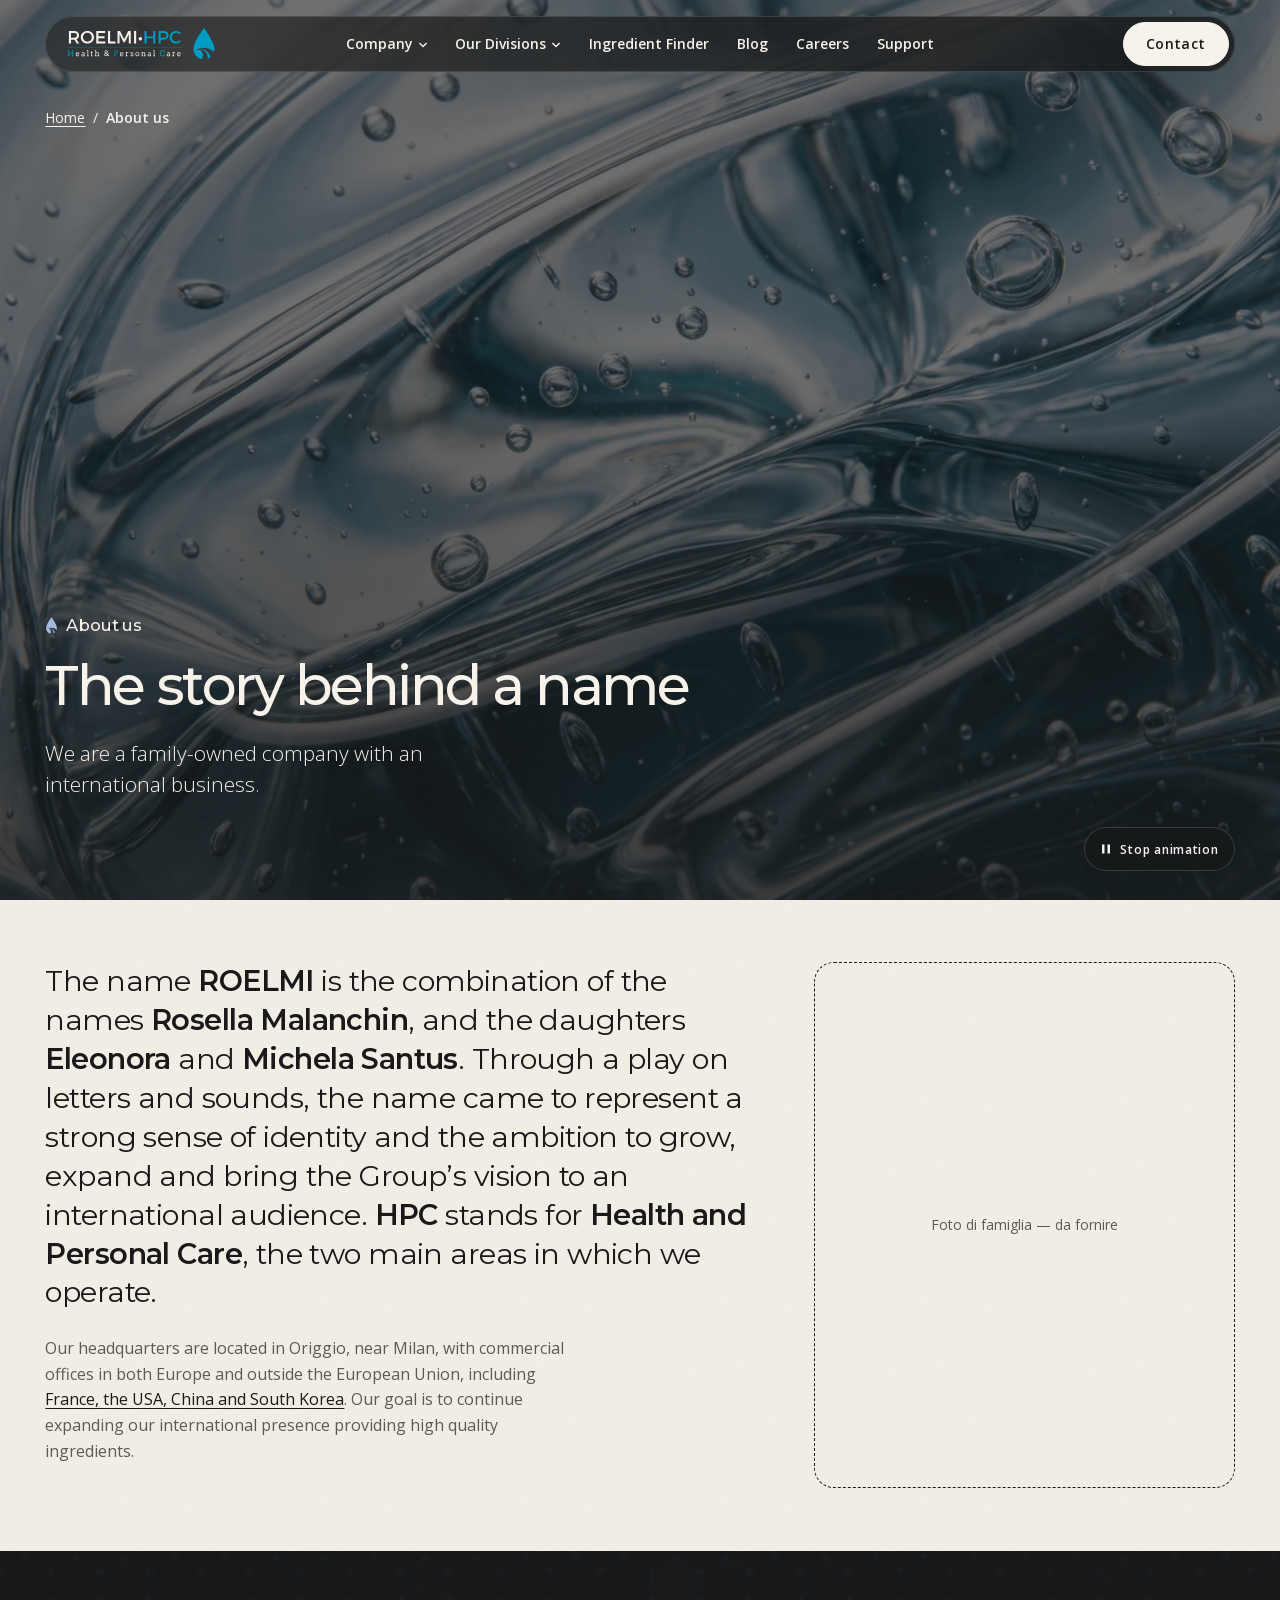
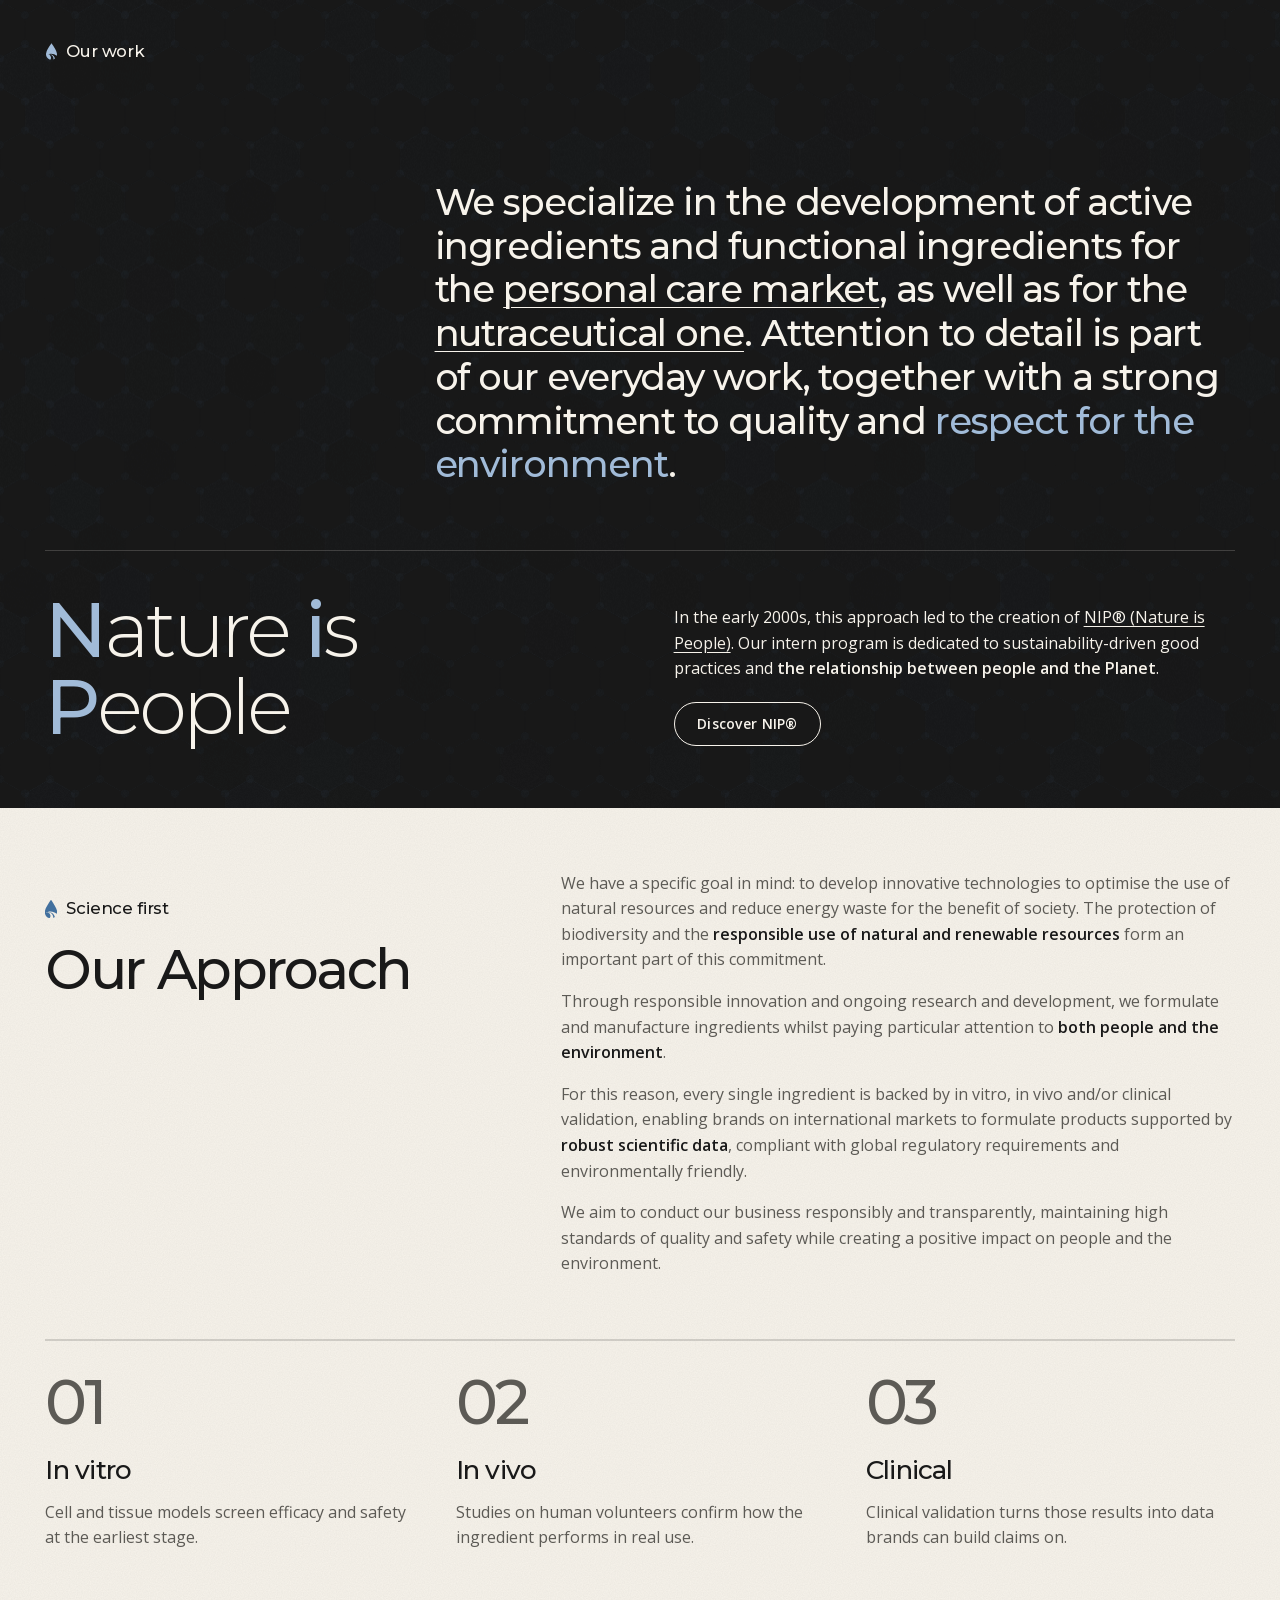
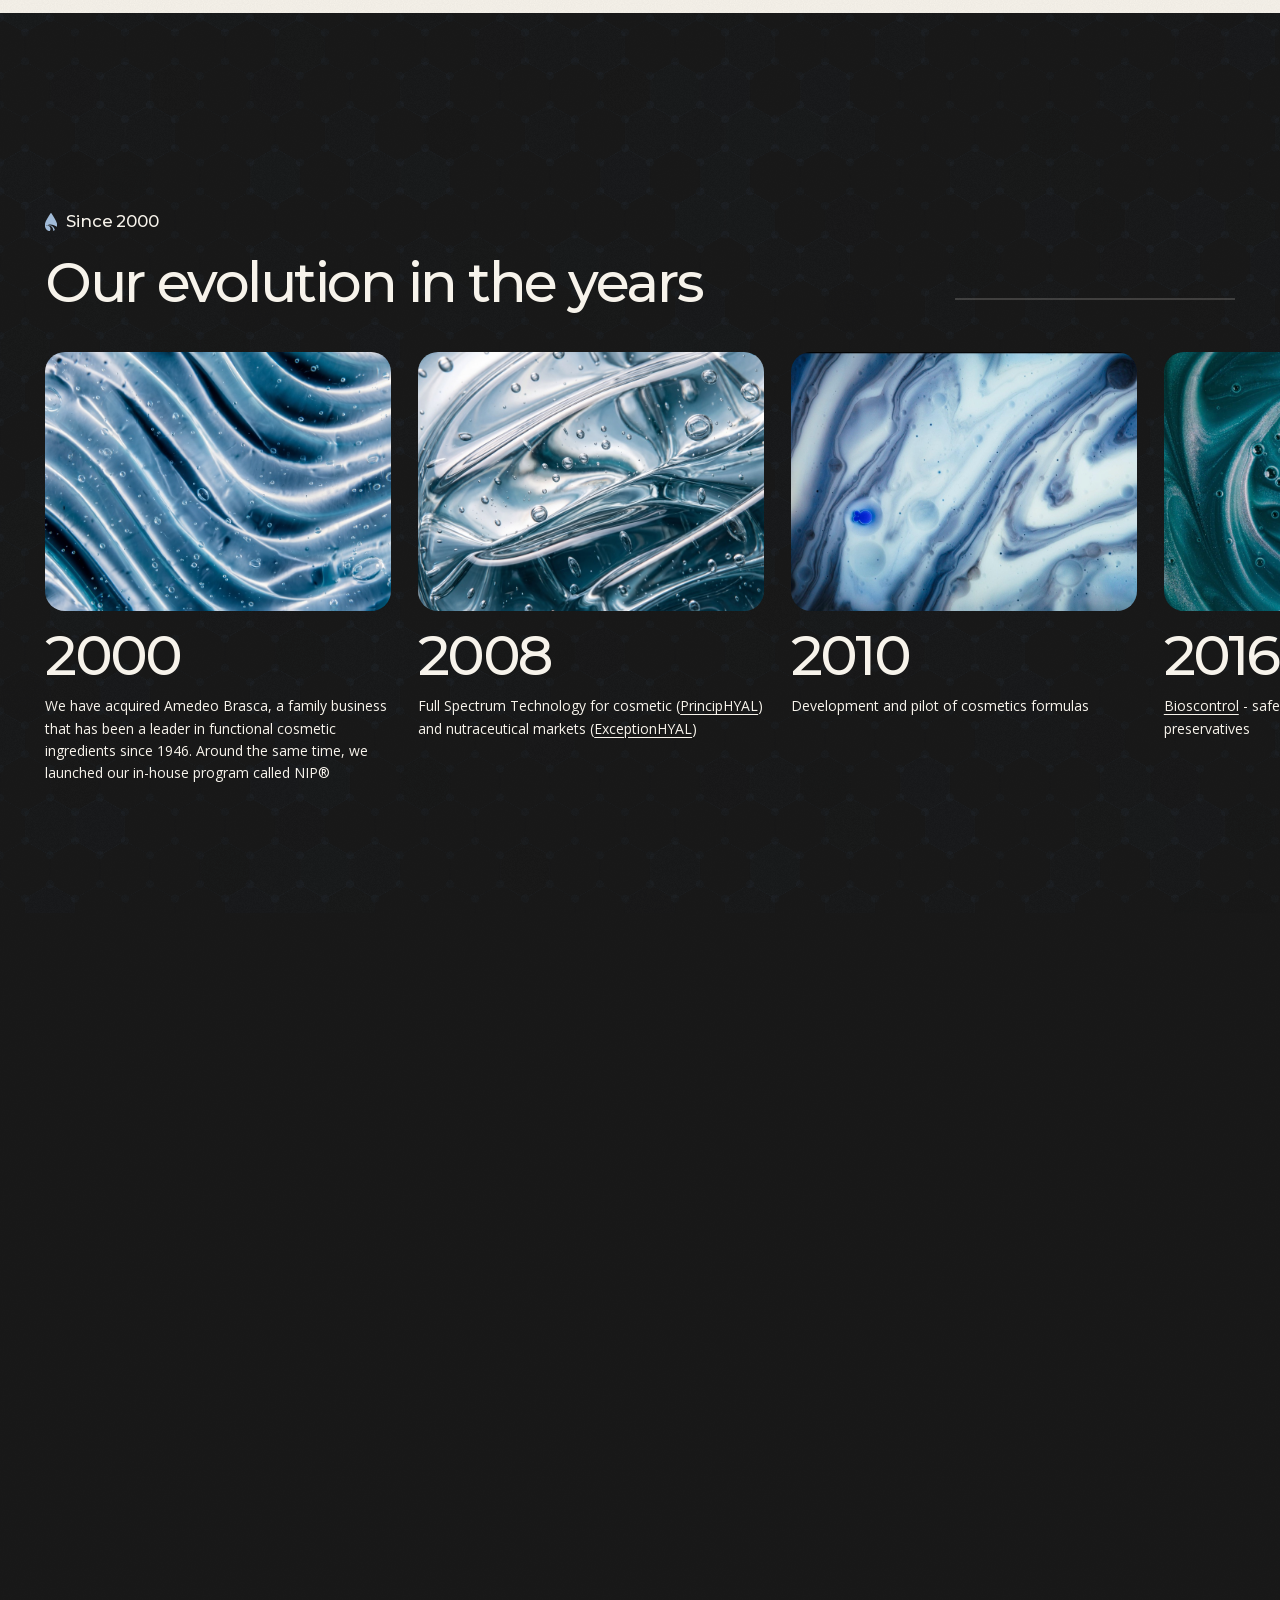
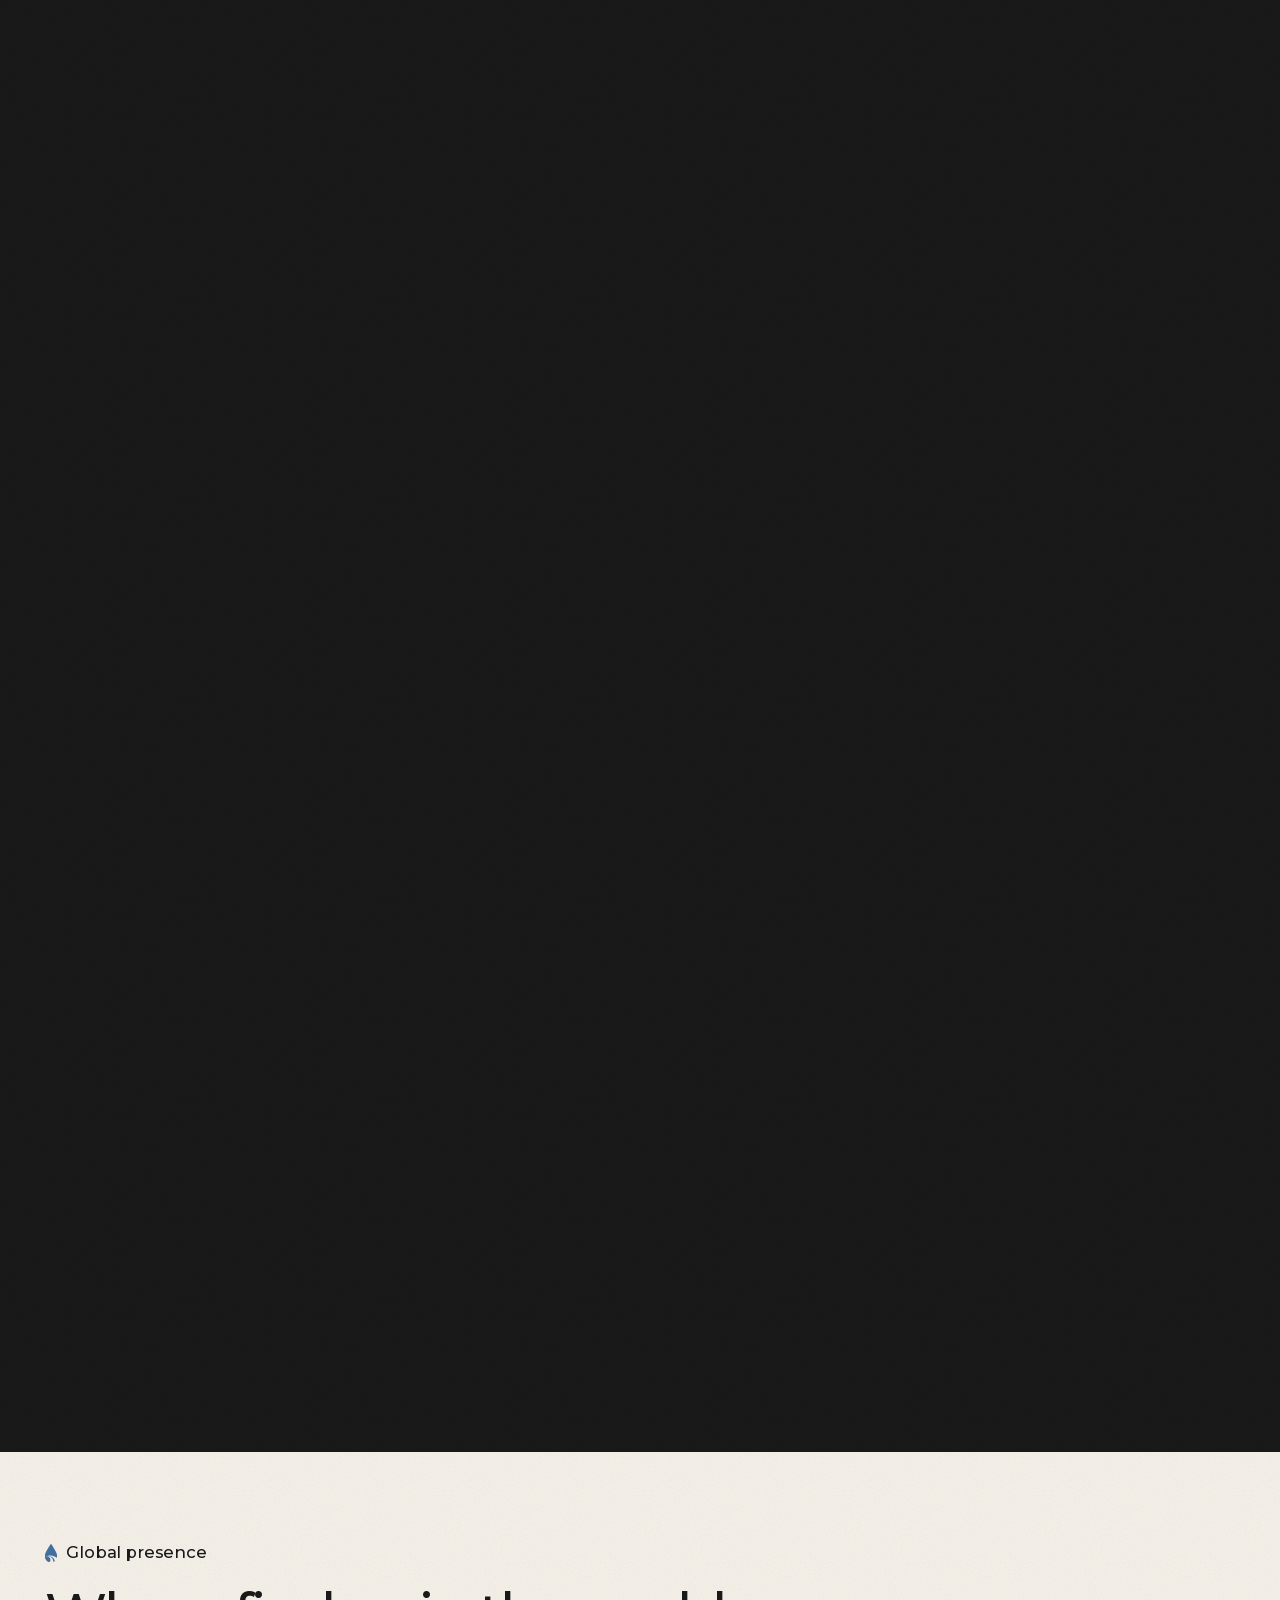
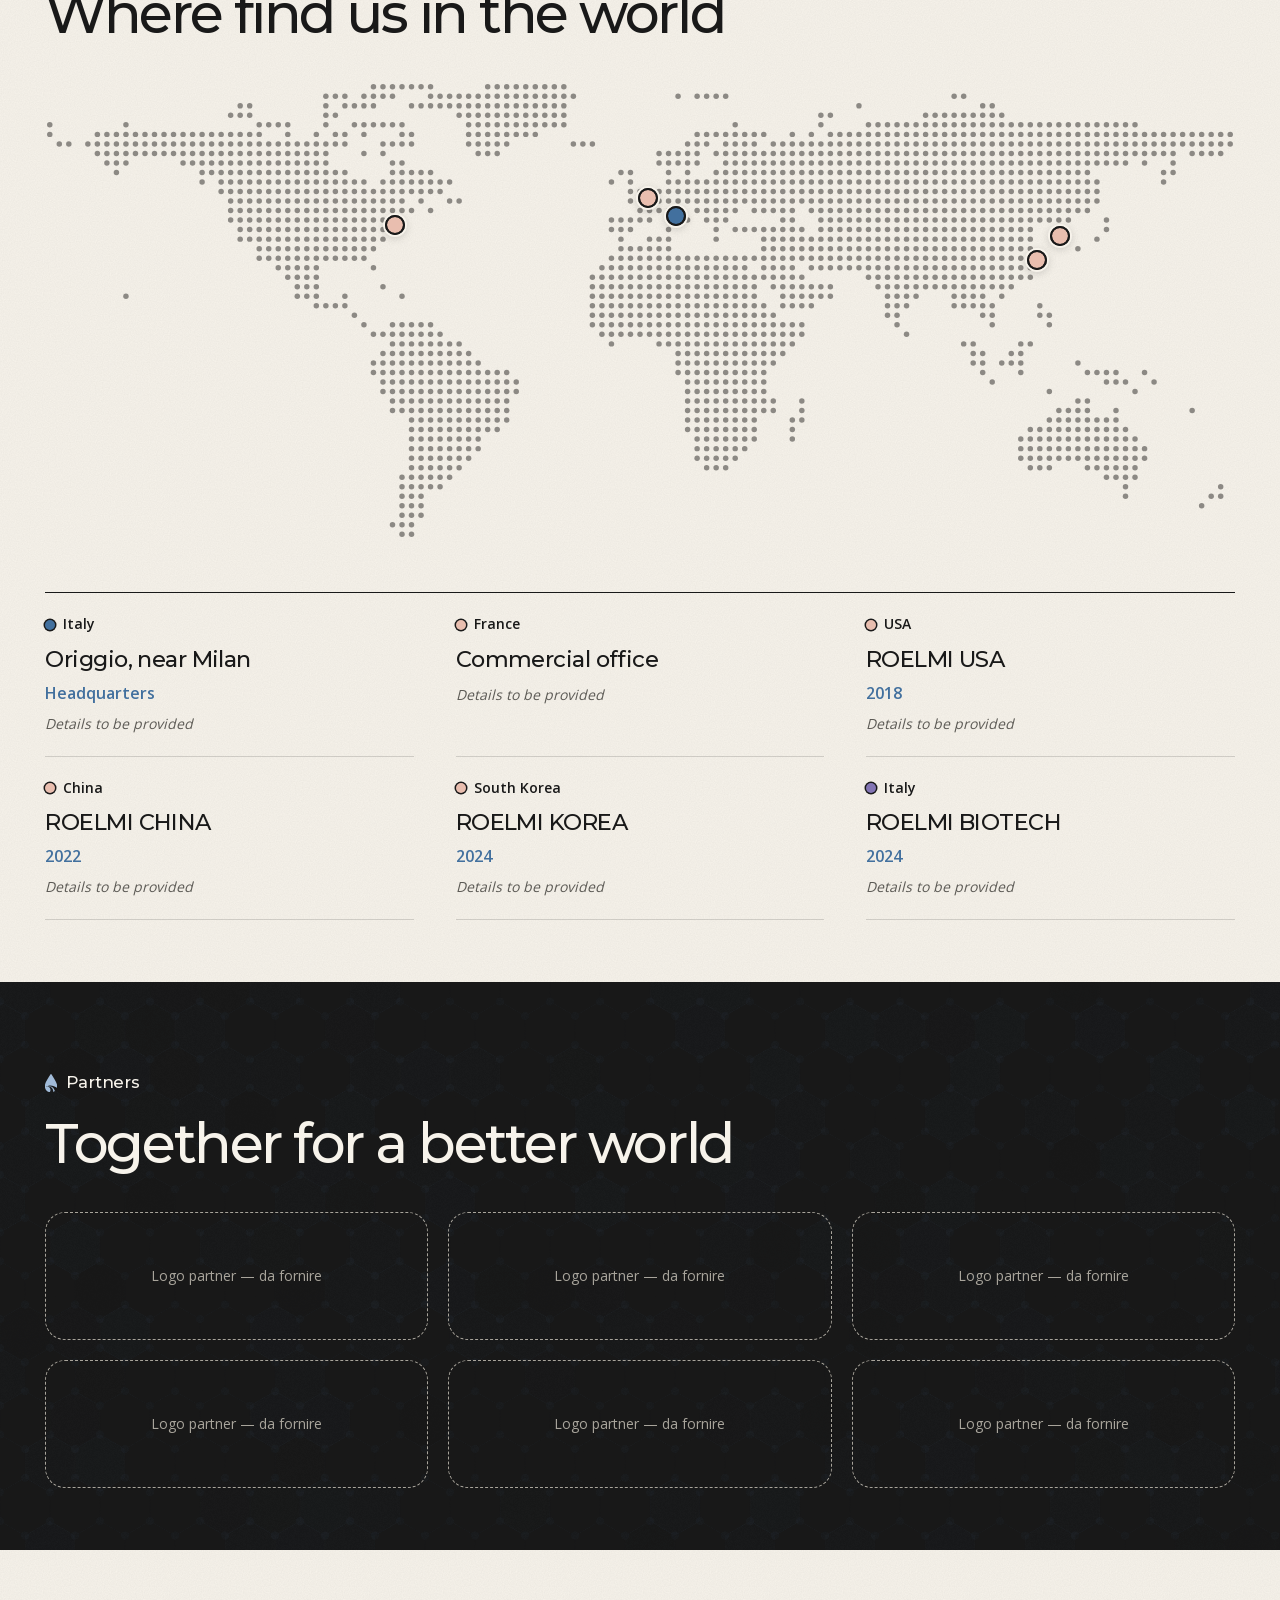
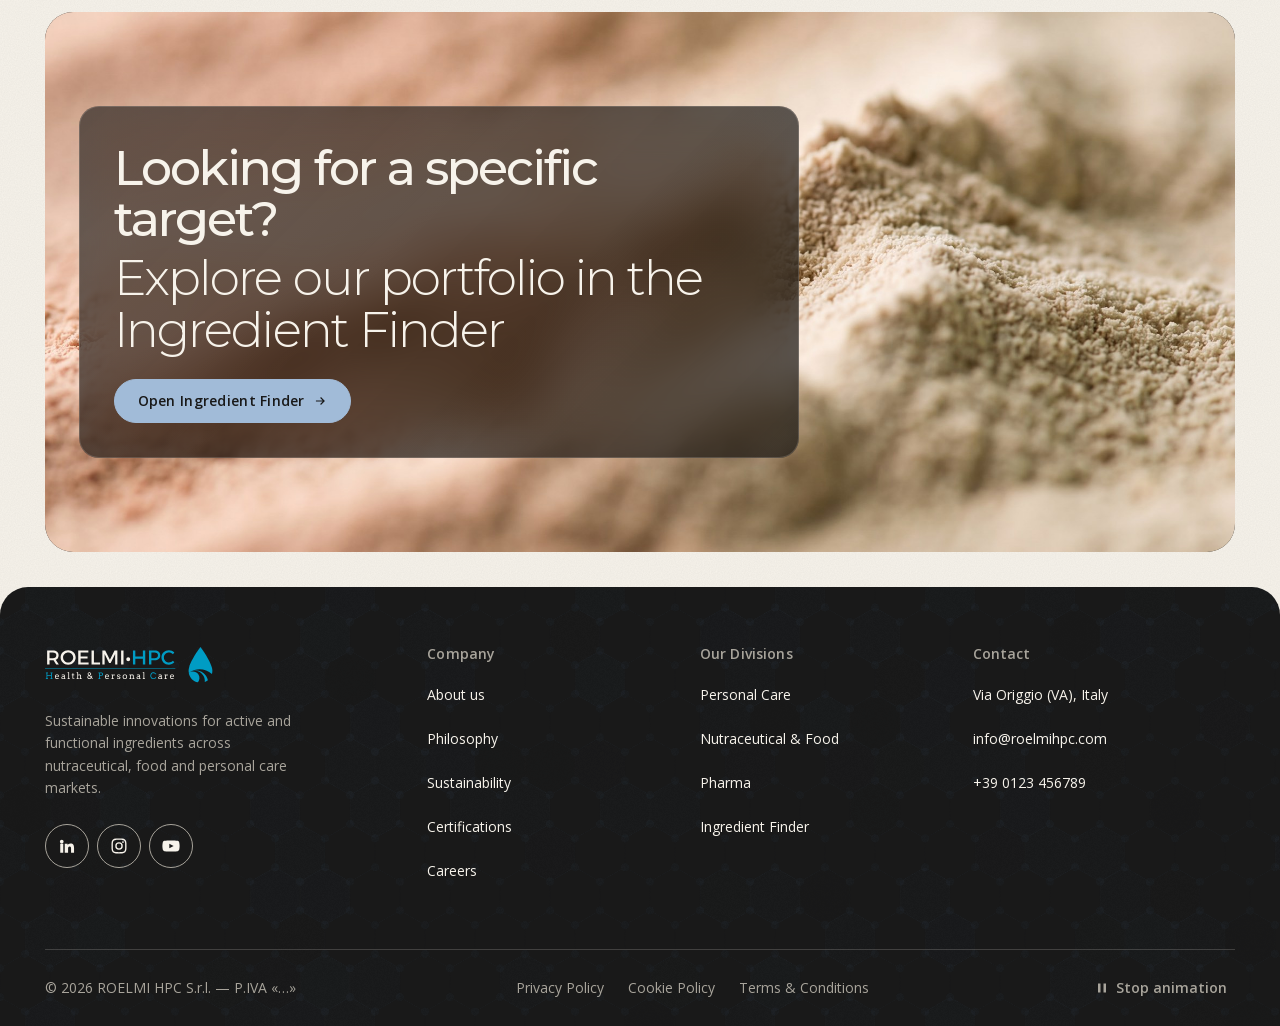
==== commit 6f197567: "About refinements and new NIP page - About: video opening without the name animation (title + one se" ====
--- a/about.html
+++ b/about.html
@@ -95,7 +95,7 @@
                 <li><a href="about.html" aria-current="page">About us</a></li>
                 <li><a href="#">Philosophy</a></li>
                 <li><a href="#">Sustainability</a></li>
-                <li><a href="#">NIP®</a></li>
+                <li><a href="nip.html">NIP®</a></li>
                 <li><a href="#">Certifications</a></li>
               </ul>
             </div>
@@ -153,16 +153,9 @@
           <span>The story behind a name</span>
         </h1>
 
-        <!-- Il nome: lettura per lo screen reader + versione visiva animata -->
-        <p class="sr-only">ROELMI comes from ROsella, ELeonora and MIchela. HPC stands for Health and Personal Care.</p>
-        <div class="ab-name" aria-hidden="true">
-          <span class="ab-syl"><b>RO</b><span class="ab-tail"><span>sella</span></span></span>
-          <span class="ab-dot">·</span>
-          <span class="ab-syl"><b>EL</b><span class="ab-tail"><span>eonora</span></span></span>
-          <span class="ab-dot">·</span>
-          <span class="ab-syl"><b>MI</b><span class="ab-tail"><span>chela</span></span></span>
-        </div>
-        <p class="ab-hpc" aria-hidden="true"><b>HPC</b> <span>Health and Personal Care</span></p>
+        <!-- Prima frase del testo del prototipo (il seguito è nella sezione sotto).
+             Tolta l'animazione del nome su richiesta del cliente: "più fine" -->
+        <p class="ab-hero-lead">We are a family-owned company with an international business.</p>
       </div>
 
       <button class="motion-toggle ab-motion" type="button" aria-pressed="false" data-motion-toggle>
@@ -178,7 +171,7 @@
     <section class="ab-story section theme-light grain" aria-label="Our story">
       <div class="container ab-story-grid">
         <div class="ab-story-text">
-          <p class="ab-lead" data-reveal>We are a <strong>family-owned company</strong> with an international business. The name <strong>ROELMI</strong> is the combination of the names <strong>Rosella Malanchin</strong>, and the daughters <strong>Eleonora</strong> and <strong>Michela Santus</strong>. Through a play on letters and sounds, the name came to represent a strong sense of identity and the ambition to grow, expand and bring the Group’s vision to an international audience. <strong>HPC</strong> stands for <strong>Health and Personal Care</strong>, the two main areas in which we operate.</p>
+          <p class="ab-lead" data-reveal>The name <strong>ROELMI</strong> is the combination of the names <strong>Rosella Malanchin</strong>, and the daughters <strong>Eleonora</strong> and <strong>Michela Santus</strong>. Through a play on letters and sounds, the name came to represent a strong sense of identity and the ambition to grow, expand and bring the Group’s vision to an international audience. <strong>HPC</strong> stands for <strong>Health and Personal Care</strong>, the two main areas in which we operate.</p>
           <p class="ab-text" data-reveal>Our headquarters are located in Origgio, near Milan, with commercial offices in both Europe and outside the European Union, including <a href="#world">France, the USA, China and South Korea</a>. Our goal is to continue expanding our international presence providing high quality ingredients.</p>
         </div>
         <figure class="ab-photo" data-reveal>
@@ -190,7 +183,8 @@
     <!-- ==================================================================
          3 · WHAT WE DO EVERYDAY + NIP® (scuro)
          ================================================================== -->
-    <section class="ab-what section theme-dark grain" aria-labelledby="ab-what-title">
+    <section class="ab-what section theme-dark grain" aria-labelledby="ab-what-title" data-force-field-host>
+      <canvas class="section-field" aria-hidden="true" data-force-field='{"color":[0.259,0.439,0.62],"gridReveal":"both","gridOpacity":0.12,"gridRevealStrength":0.7,"gridRevealRadius":320,"gridFade":0.85,"lineWidth":0.022,"hoverGlow":0.18,"hoverRadius":420,"hoverCharge":0.45,"flashSpeed":0.3,"flashIntensity":0.05,"edgeGlow":0,"rippleSpeed":0.32,"rippleDuration":2.6,"rippleIntensity":0.06,"impactRadius":0.12,"refraction":14,"bloom":0.6,"grain":0.08,"smoothing":0.08}'></canvas>
       <div class="container">
         <h2 class="ab-section-title" id="ab-what-title">
           <span class="eyebrow" data-reveal>Our work</span>
@@ -251,8 +245,10 @@
          La scena resta ferma e gli anni scorrono di lato (about.js).
          Senza animazione: riga scorrevole a mano.
          ================================================================== -->
-    <section class="ab-timeline theme-dark grain" aria-labelledby="ab-tl-title">
+    <section class="ab-timeline theme-dark grain" aria-labelledby="ab-tl-title" data-force-field-host>
       <div class="ab-tl-stage">
+        <!-- Force Field dentro la parte ferma (sticky): resta con la linea del tempo -->
+        <canvas class="section-field" aria-hidden="true" data-force-field='{"color":[0.259,0.439,0.62],"gridReveal":"both","gridOpacity":0.12,"gridRevealStrength":0.7,"gridRevealRadius":320,"gridFade":0.85,"lineWidth":0.022,"hoverGlow":0.18,"hoverRadius":420,"hoverCharge":0.45,"flashSpeed":0.3,"flashIntensity":0.05,"edgeGlow":0,"rippleSpeed":0.32,"rippleDuration":2.6,"rippleIntensity":0.06,"impactRadius":0.12,"refraction":14,"bloom":0.6,"grain":0.08,"smoothing":0.08}'></canvas>
         <div class="container ab-tl-head">
           <h2 class="ab-section-title" id="ab-tl-title">
             <span class="eyebrow">Since 2000</span>
@@ -375,7 +371,8 @@
     <!-- ==================================================================
          7 · TOGETHER FOR A BETTER WORLD (scuro) — partner (segnaposto)
          ================================================================== -->
-    <section class="ab-partners section theme-dark grain" aria-labelledby="ab-partners-title">
+    <section class="ab-partners section theme-dark grain" aria-labelledby="ab-partners-title" data-force-field-host>
+      <canvas class="section-field" aria-hidden="true" data-force-field='{"color":[0.259,0.439,0.62],"gridReveal":"both","gridOpacity":0.12,"gridRevealStrength":0.7,"gridRevealRadius":320,"gridFade":0.85,"lineWidth":0.022,"hoverGlow":0.18,"hoverRadius":420,"hoverCharge":0.45,"flashSpeed":0.3,"flashIntensity":0.05,"edgeGlow":0,"rippleSpeed":0.32,"rippleDuration":2.6,"rippleIntensity":0.06,"impactRadius":0.12,"refraction":14,"bloom":0.6,"grain":0.08,"smoothing":0.08}'></canvas>
       <div class="container">
         <h2 class="ab-section-title" id="ab-partners-title">
           <span class="eyebrow" data-reveal>Partners</span>
@@ -393,12 +390,21 @@
     </section>
 
     <!-- ==================================================================
-         8 · CHIUSURA (chiaro) — Ingredient Finder
+         8 · CHIUSURA (chiaro) — Ingredient Finder, nel box come la fine di
+         CytoFruit: riquadro con texture (quella dell'Ingredient Finder) e
+         vetro scuro sopra
          ================================================================== -->
     <section class="ab-close section theme-light grain" aria-labelledby="ab-close-title">
-      <div class="container ab-close-inner">
-        <h2 class="ab-close-title" id="ab-close-title" data-reveal>Looking for a specific target? <span>Explore our portfolio in the Ingredient Finder</span></h2>
-        <a class="btn btn--solid ab-close-cta" href="ingredient-finder.html" data-reveal data-reveal-delay="0.1">Open Ingredient Finder <svg viewBox="0 0 24 24" aria-hidden="true" focusable="false"><path d="M5 12h14M13 6l6 6-6 6"/></svg></a>
+      <div class="container">
+        <div class="cta-box theme-dark">
+          <div class="cta-box-bg" aria-hidden="true">
+            <img src="images/finder/texture-13.jpg" alt="" loading="lazy" decoding="async">
+          </div>
+          <div class="cta-box-glass glass" data-reveal>
+            <h2 class="cta-box-title" id="ab-close-title">Looking for a specific target? <span>Explore our portfolio in the Ingredient Finder</span></h2>
+            <div class="cta-box-actions"><a class="btn btn--solid" href="ingredient-finder.html">Open Ingredient Finder <svg viewBox="0 0 24 24" aria-hidden="true" focusable="false"><path d="M5 12h14M13 6l6 6-6 6"/></svg></a></div>
+          </div>
+        </div>
       </div>
     </section>
   </main>
--- a/css/base.css
+++ b/css/base.css
@@ -588,3 +588,100 @@
     transition-duration: 0.01ms !important;
   }
 }
+
+/* --------------------------------------------------------------------------
+   Box finale con CTA (About, NIP; stesso disegno della fine di CytoFruit):
+   riquadro con texture + vetro scuro sopra. Il riquadro ha .theme-dark, così
+   la CTA piena è Cerulean con testo Hard Grey. Vetro 0.68: testo Ricepaper
+   ≥ 4.5:1 anche sopra i punti chiari della texture; sul vetro niente grigio
+   secondario, focus Ricepaper.
+   Markup: .cta-box.theme-dark > .cta-box-bg > img  +  .cta-box-glass.glass
+   -------------------------------------------------------------------------- */
+
+.cta-box {
+  position: relative;
+  isolation: isolate;
+  overflow: hidden;
+  display: grid;
+  align-items: center;
+  min-height: min(60vh, 560px);
+  padding: clamp(0.75rem, 0.5rem + 2vw, 2.5rem);
+  border-radius: var(--r-stage);
+}
+
+.cta-box-bg {
+  position: absolute;
+  inset: 0;
+  z-index: -1;
+}
+
+.cta-box-bg img {
+  width: 100%;
+  height: 100%;
+  object-fit: cover;
+}
+
+.cta-box-glass {
+  width: min(100%, 720px);
+  padding: clamp(1.25rem, 1rem + 1.5vw, 2.5rem);
+  border-radius: var(--r-card);
+}
+
+.cta-box-title {
+  font-family: var(--font-display);
+  font-size: var(--fs-box);
+  font-weight: 500;
+  line-height: 1.05;
+  letter-spacing: -0.04em;
+  color: var(--ricepaper);
+}
+
+/* Seconda frase del titolo: stesso colore (sul vetro niente grigio), più leggera */
+.cta-box-title span {
+  display: block;
+  margin-top: 0.5rem;
+  font-weight: 300;
+}
+
+.cta-box-text {
+  max-width: 56ch;
+  margin-top: 1rem;
+  color: var(--ricepaper);
+}
+
+.cta-box-actions {
+  display: flex;
+  flex-wrap: wrap;
+  gap: 0.75rem;
+  margin-top: 1.5rem;
+}
+
+.cta-box .btn svg {
+  width: 14px;
+  height: 14px;
+  fill: none;
+  stroke: currentColor;
+  stroke-width: 2;
+}
+
+.cta-box :focus-visible {
+  outline-color: var(--ricepaper);
+}
+
+@media (max-width: 699.98px) {
+  .cta-box {
+    min-height: 0;
+    padding: 0.6rem;
+    padding-top: 30vh;
+    border-radius: var(--r-card);
+  }
+
+  .cta-box-glass {
+    padding: 1.1rem;
+    border-radius: var(--r-inner);
+  }
+
+  .cta-box-actions .btn {
+    flex: 1 1 100%;
+  }
+}
--- a/css/about.css
+++ b/css/about.css
@@ -101,96 +101,27 @@
 .ab-title {
   margin-top: auto;
   font-family: var(--font-display);
-  font-size: clamp(1.5rem, 1.1rem + 1.4vw, 2.5rem);
-  font-weight: 500;
-  letter-spacing: -0.03em;
+  font-size: var(--fs-section);
+  font-weight: 500;
+  line-height: 1;
+  letter-spacing: -0.045em;
   color: var(--ricepaper);
 }
 
 .ab-title span:not(.eyebrow) {
   display: block;
-  margin-top: 0.75rem;
-}
-
-/* Il nome: RO · EL · MI, poi ogni sillaba si apre nel nome intero */
-.ab-name {
-  display: flex;
-  flex-wrap: wrap;
-  align-items: baseline;
-  column-gap: 0.25em;
-  margin-top: clamp(1rem, 0.5rem + 1.5vw, 2rem);
-  font-family: var(--font-display);
-  font-size: clamp(2.75rem, 1rem + 5.2vw, 6.75rem);
-  font-weight: 500;
-  line-height: 1;
-  letter-spacing: -0.05em;
-  color: var(--ricepaper);
-}
-
-.ab-syl {
-  display: inline-flex;
-  align-items: baseline;
-}
-
-.ab-syl b {
-  font-weight: 500;
-}
-
-/* La parte nascosta del nome: si apre allargando la colonna da 0 a 1fr */
-.ab-tail {
-  display: inline-grid;
-  grid-template-columns: 0fr;
-  transition: grid-template-columns 1.3s var(--ease-out);
-}
-
-.ab-tail > span {
-  overflow: hidden;
+  margin-top: 1rem;
+}
+
+/* Frase sotto il titolo: sottile e chiara, al posto del nome animato
+   (richiesta del cliente: qualcosa di più fine) */
+.ab-hero-lead {
+  max-width: 40ch;
+  margin-top: clamp(1rem, 0.75rem + 1vw, 1.75rem);
+  font-size: var(--fs-lead);
   font-weight: 300;
-  white-space: nowrap;
-}
-
-.ab-dot {
-  color: var(--ocean-on-dark);
-}
-
-.ab-hero.is-expanded .ab-tail {
-  grid-template-columns: 1fr;
-}
-
-.ab-hero.is-expanded .ab-syl:nth-child(3) .ab-tail { transition-delay: 0.18s; }
-.ab-hero.is-expanded .ab-syl:nth-child(5) .ab-tail { transition-delay: 0.36s; }
-
-.ab-hpc {
-  display: flex;
-  align-items: baseline;
-  gap: 0.75rem;
-  margin-top: 1rem;
-  font-size: var(--fs-lead);
-  color: var(--ricepaper);
-}
-
-.ab-hpc b {
-  font-family: var(--font-display);
-  font-weight: 500;
-  letter-spacing: -0.02em;
-}
-
-.ab-hpc span {
-  opacity: 0;
-  transition: opacity 0.9s var(--ease-out) 0.8s;
-}
-
-.ab-hero.is-expanded .ab-hpc span {
-  opacity: 1;
-}
-
-/* Senza JS il nome è già aperto */
-.no-js .ab-tail {
-  grid-template-columns: 1fr;
-}
-
-.no-js .ab-hpc span {
-  opacity: 1;
+  line-height: 1.5;
+  color: var(--ricepaper);
 }
 
 /* Stop animation in basso a destra, su una pillola di vetro */
@@ -421,7 +352,11 @@
   color: var(--ricepaper);
 }
 
+/* position + isolation: il Force Field (.section-field) sta dietro la linea
+   del tempo, dentro la parte ferma */
 .ab-tl-stage {
+  position: relative;
+  isolation: isolate;
   display: flex;
   flex-direction: column;
   justify-content: center;
@@ -609,34 +544,7 @@
    8 · Chiusura: Ingredient Finder
    -------------------------------------------------------------------------- */
 
-.ab-close-inner {
-  display: grid;
-  grid-template-columns: minmax(0, 1fr) auto;
-  align-items: end;
-  gap: 2rem;
-}
-
-.ab-close-title {
-  max-width: 22ch;
-  font-family: var(--font-display);
-  font-size: var(--fs-section);
-  font-weight: 500;
-  line-height: 1.02;
-  letter-spacing: -0.045em;
-  color: var(--hard-grey);
-}
-
-.ab-close-title span {
-  color: var(--muted);
-}
-
-.ab-close-cta svg {
-  width: 14px;
-  height: 14px;
-  fill: none;
-  stroke: currentColor;
-  stroke-width: 2;
-}
+/* Il box è il componente comune .cta-box (base.css) */
 
 /* --------------------------------------------------------------------------
    Responsive
@@ -645,8 +553,7 @@
 @media (max-width: 899.98px) {
   .ab-story-grid,
   .ab-approach-head,
-  .ab-nip,
-  .ab-close-inner {
+  .ab-nip {
     grid-template-columns: 1fr;
   }
 
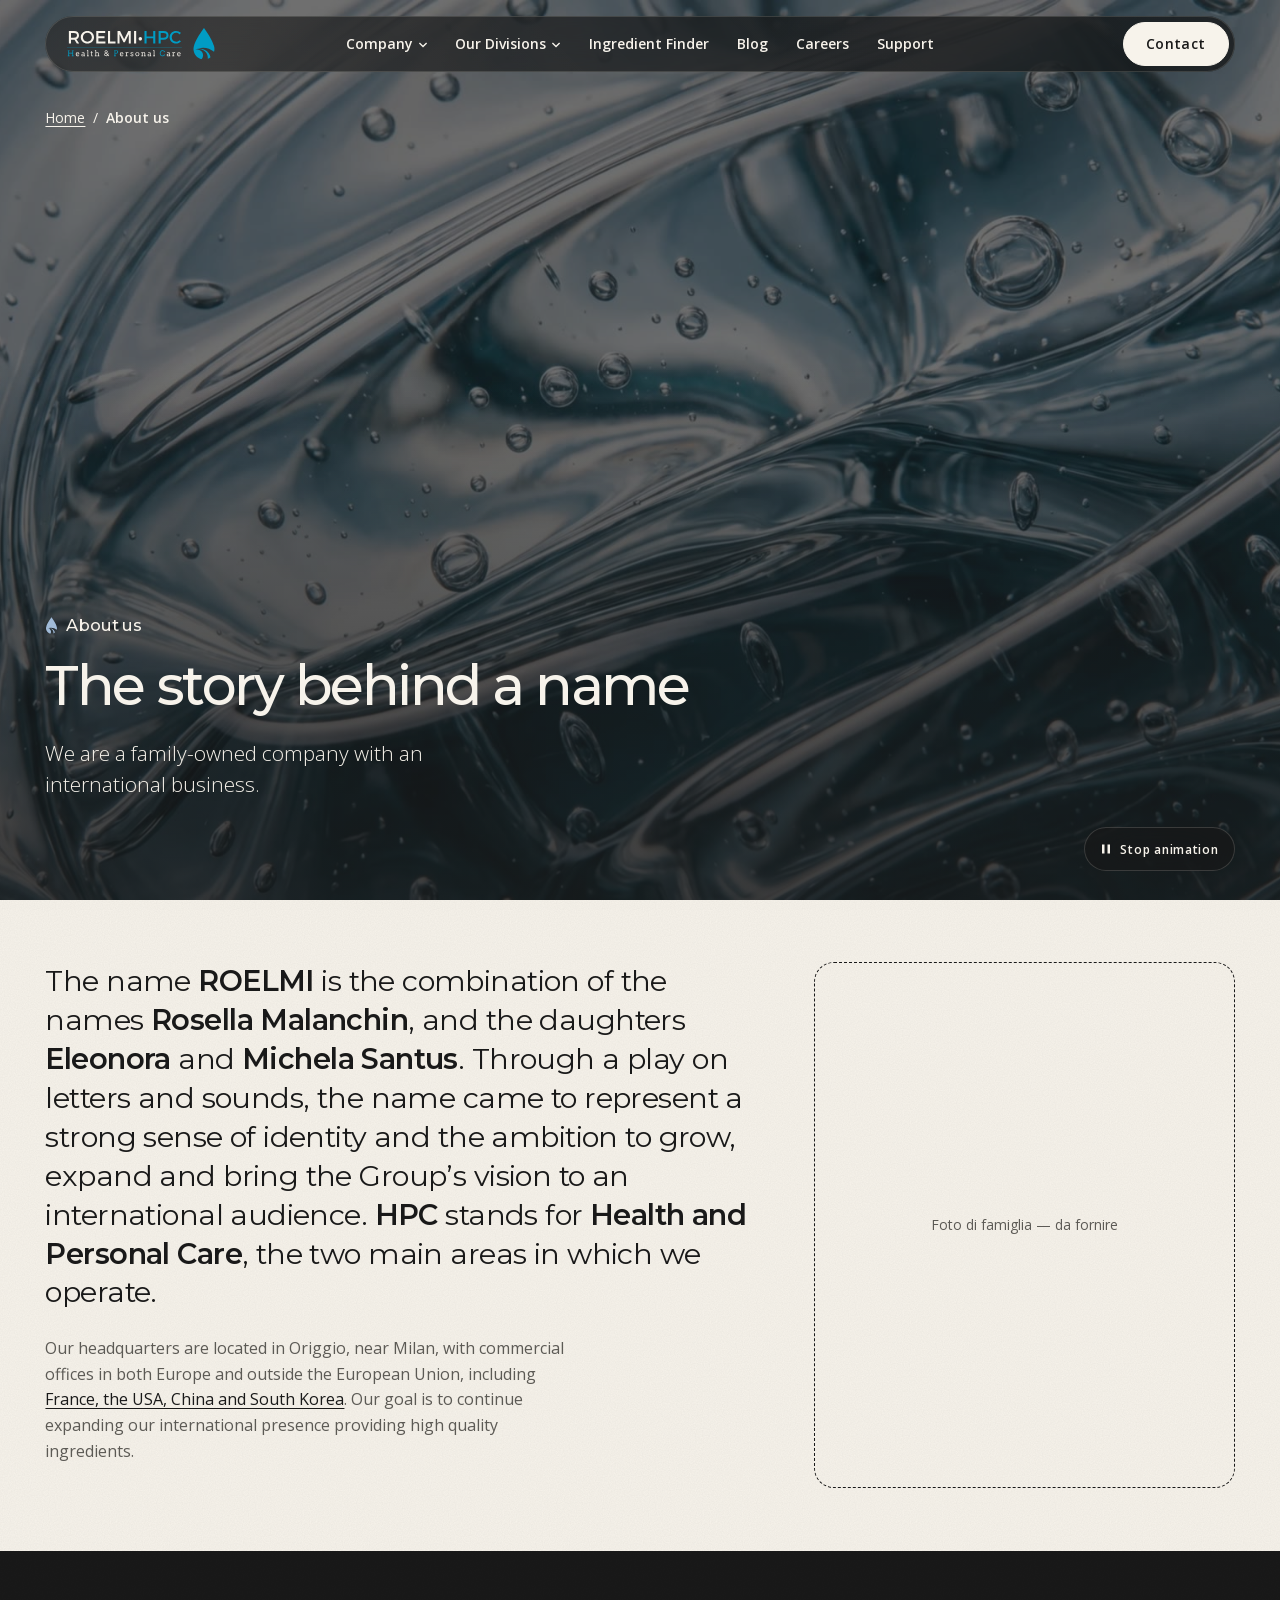
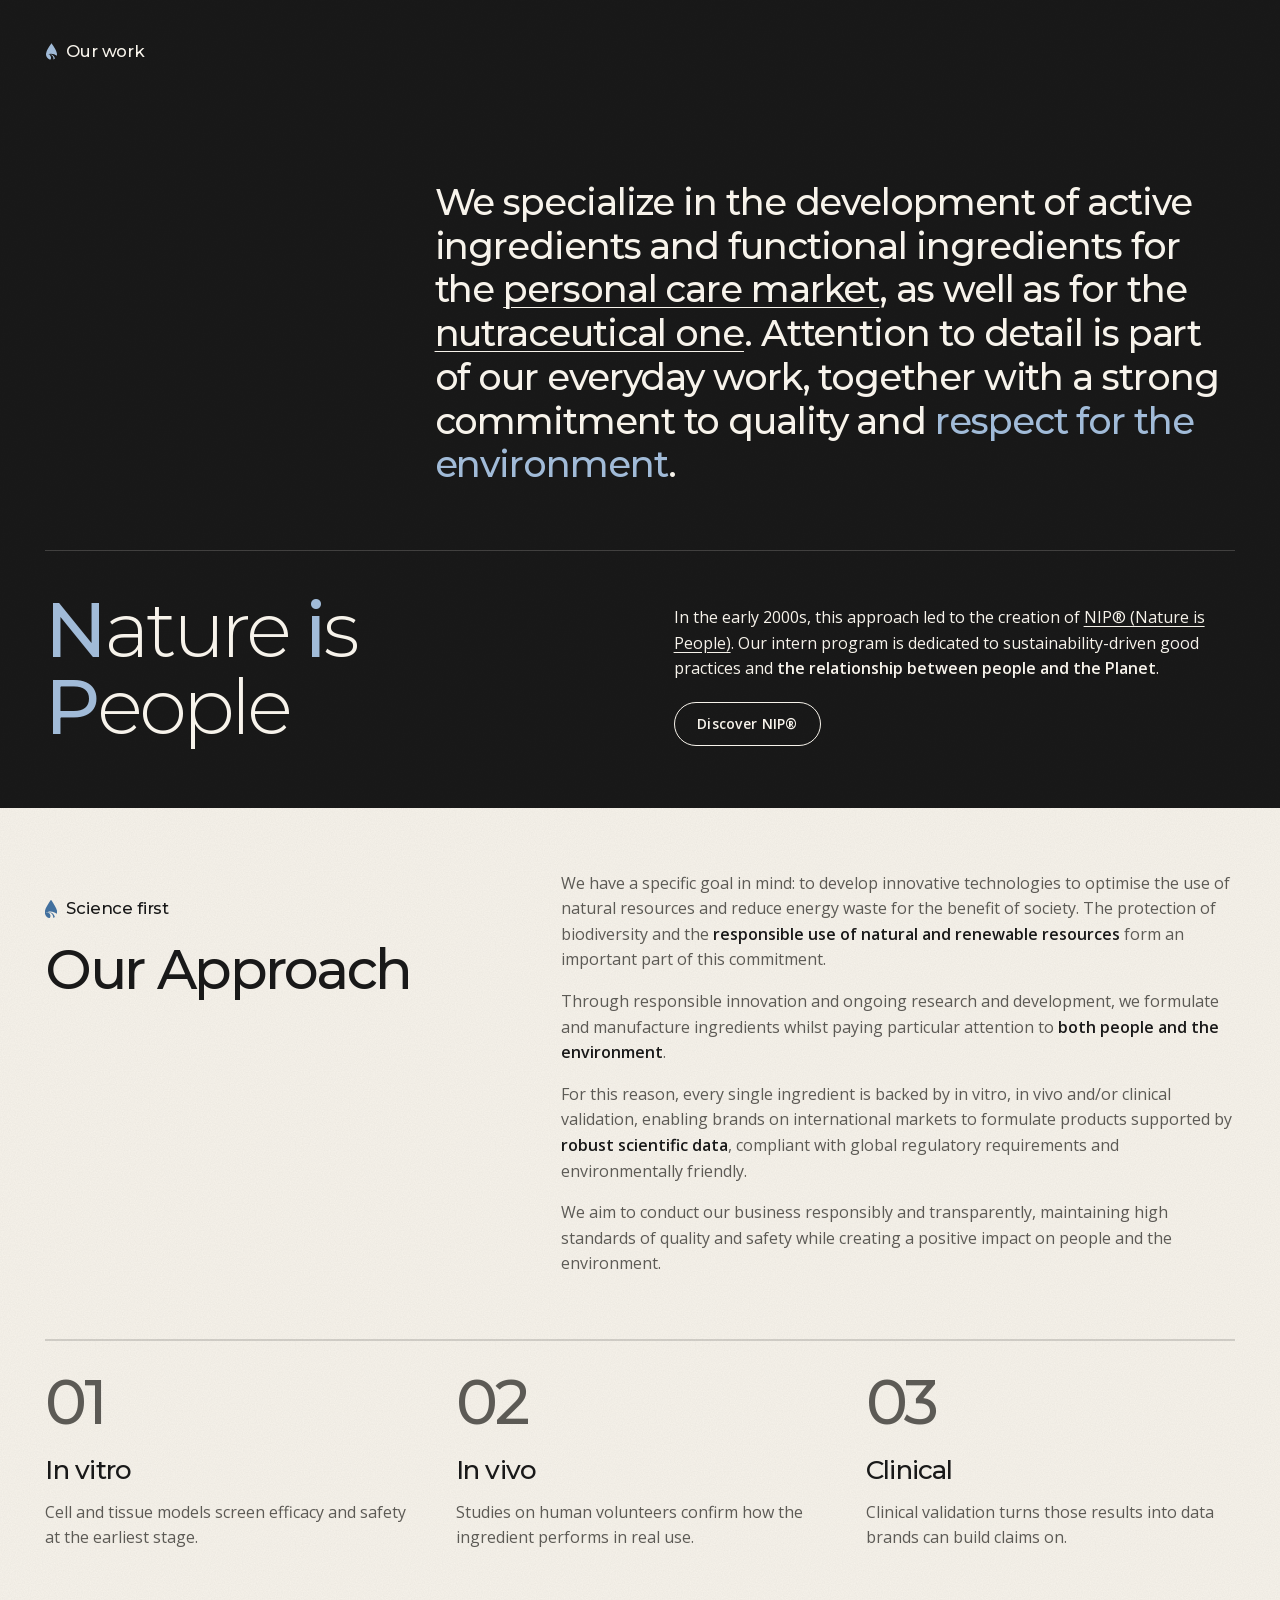
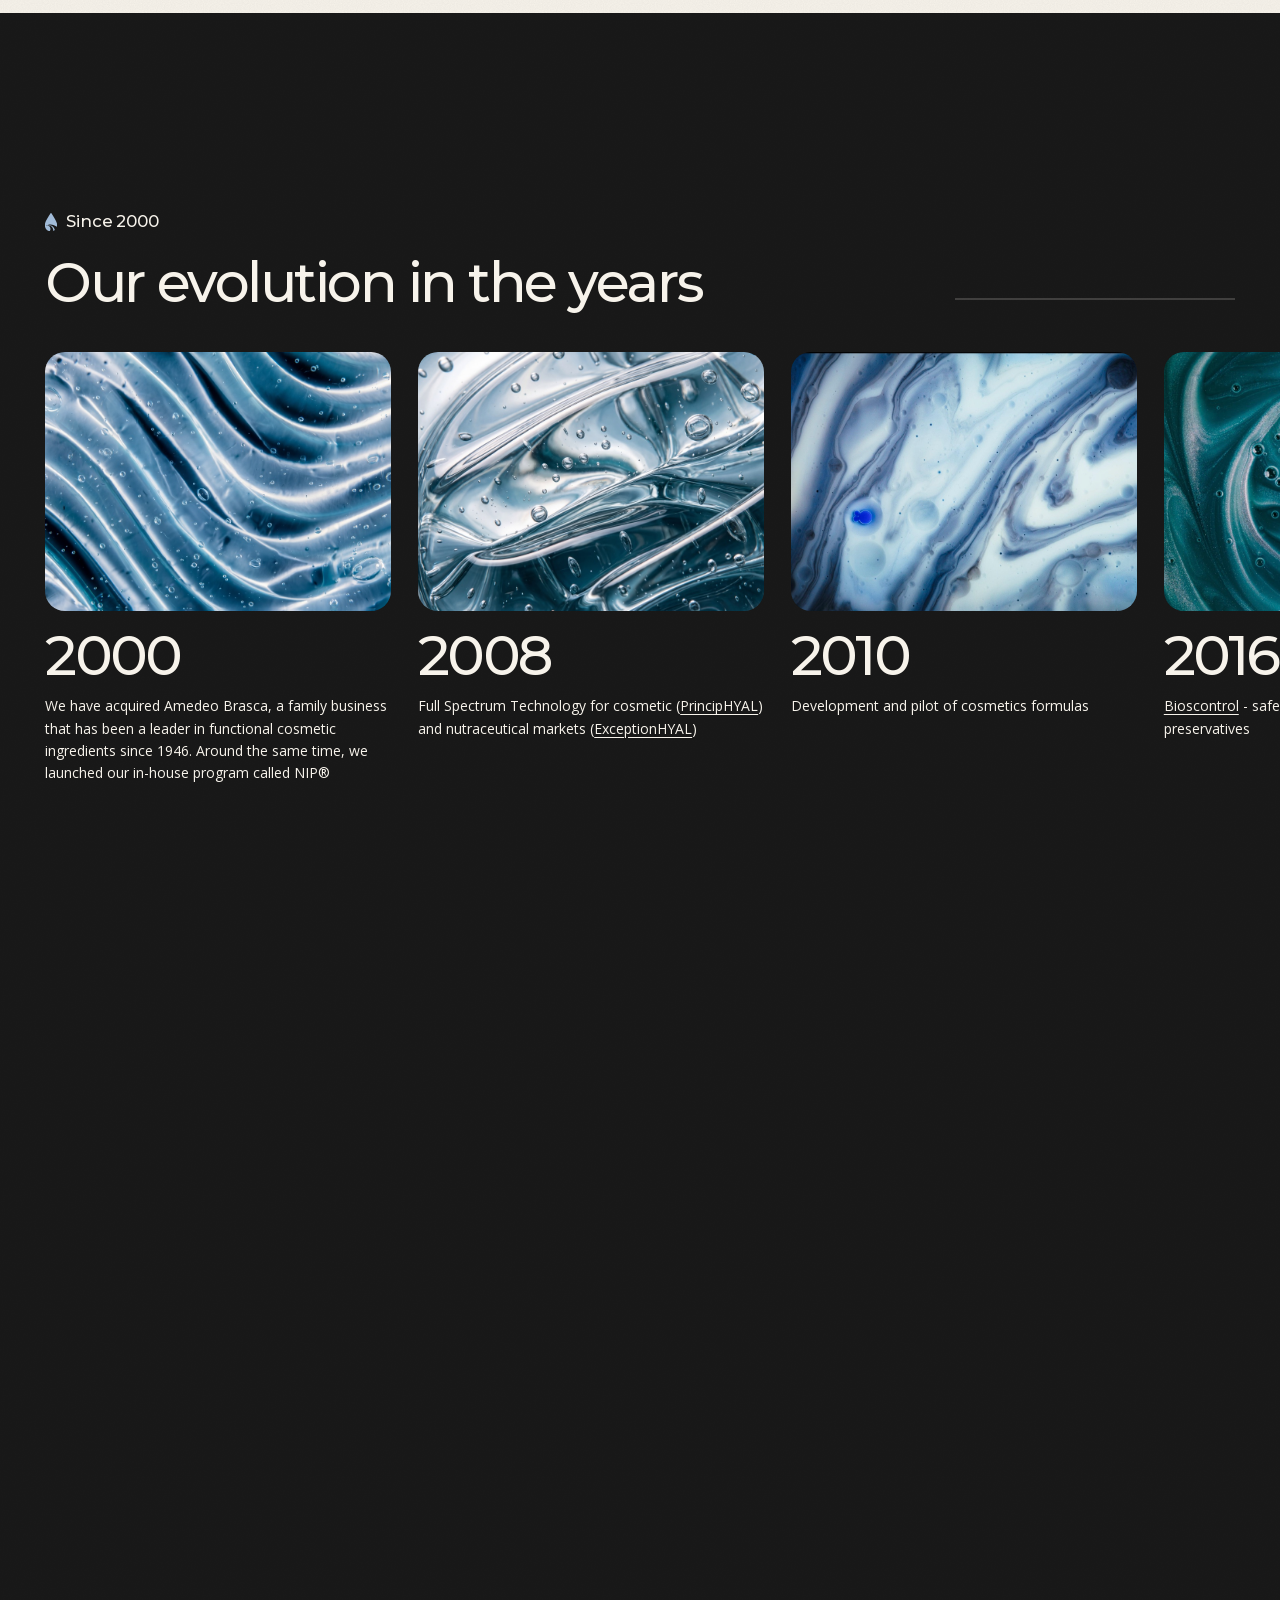
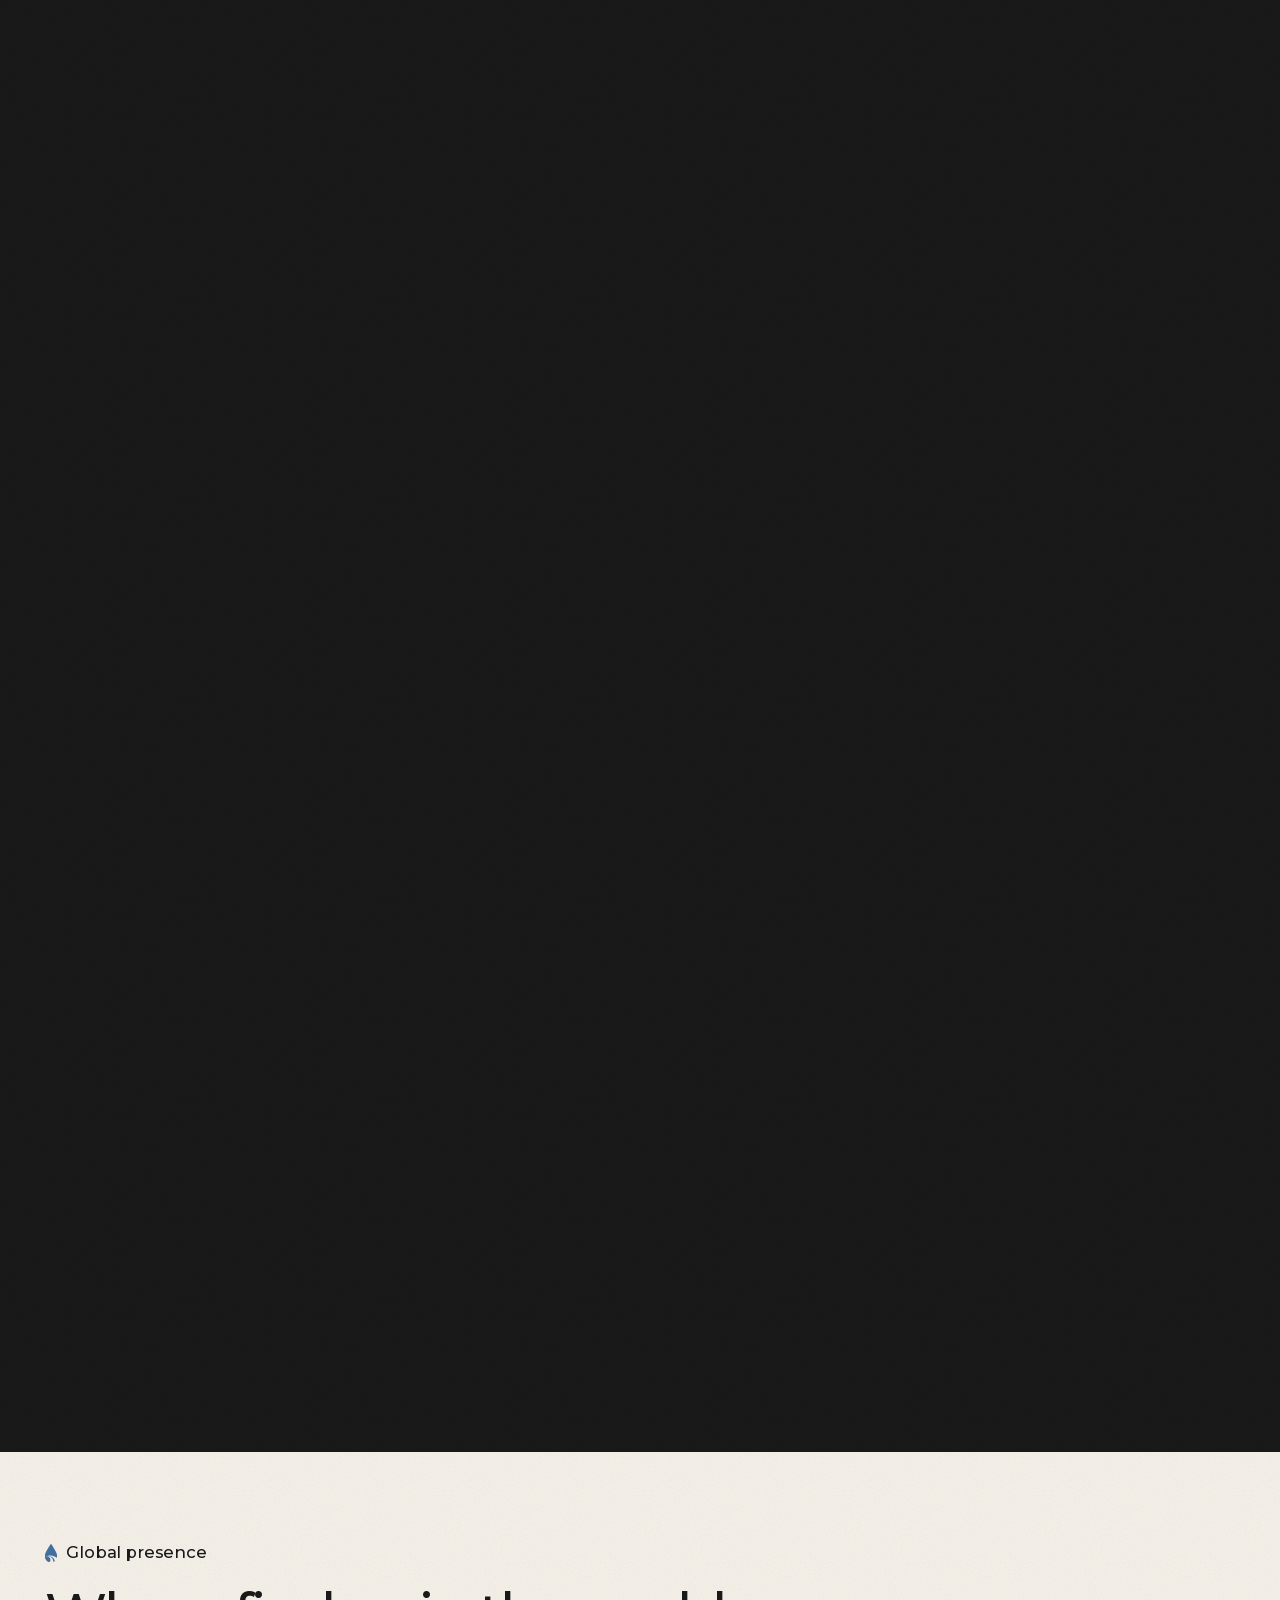
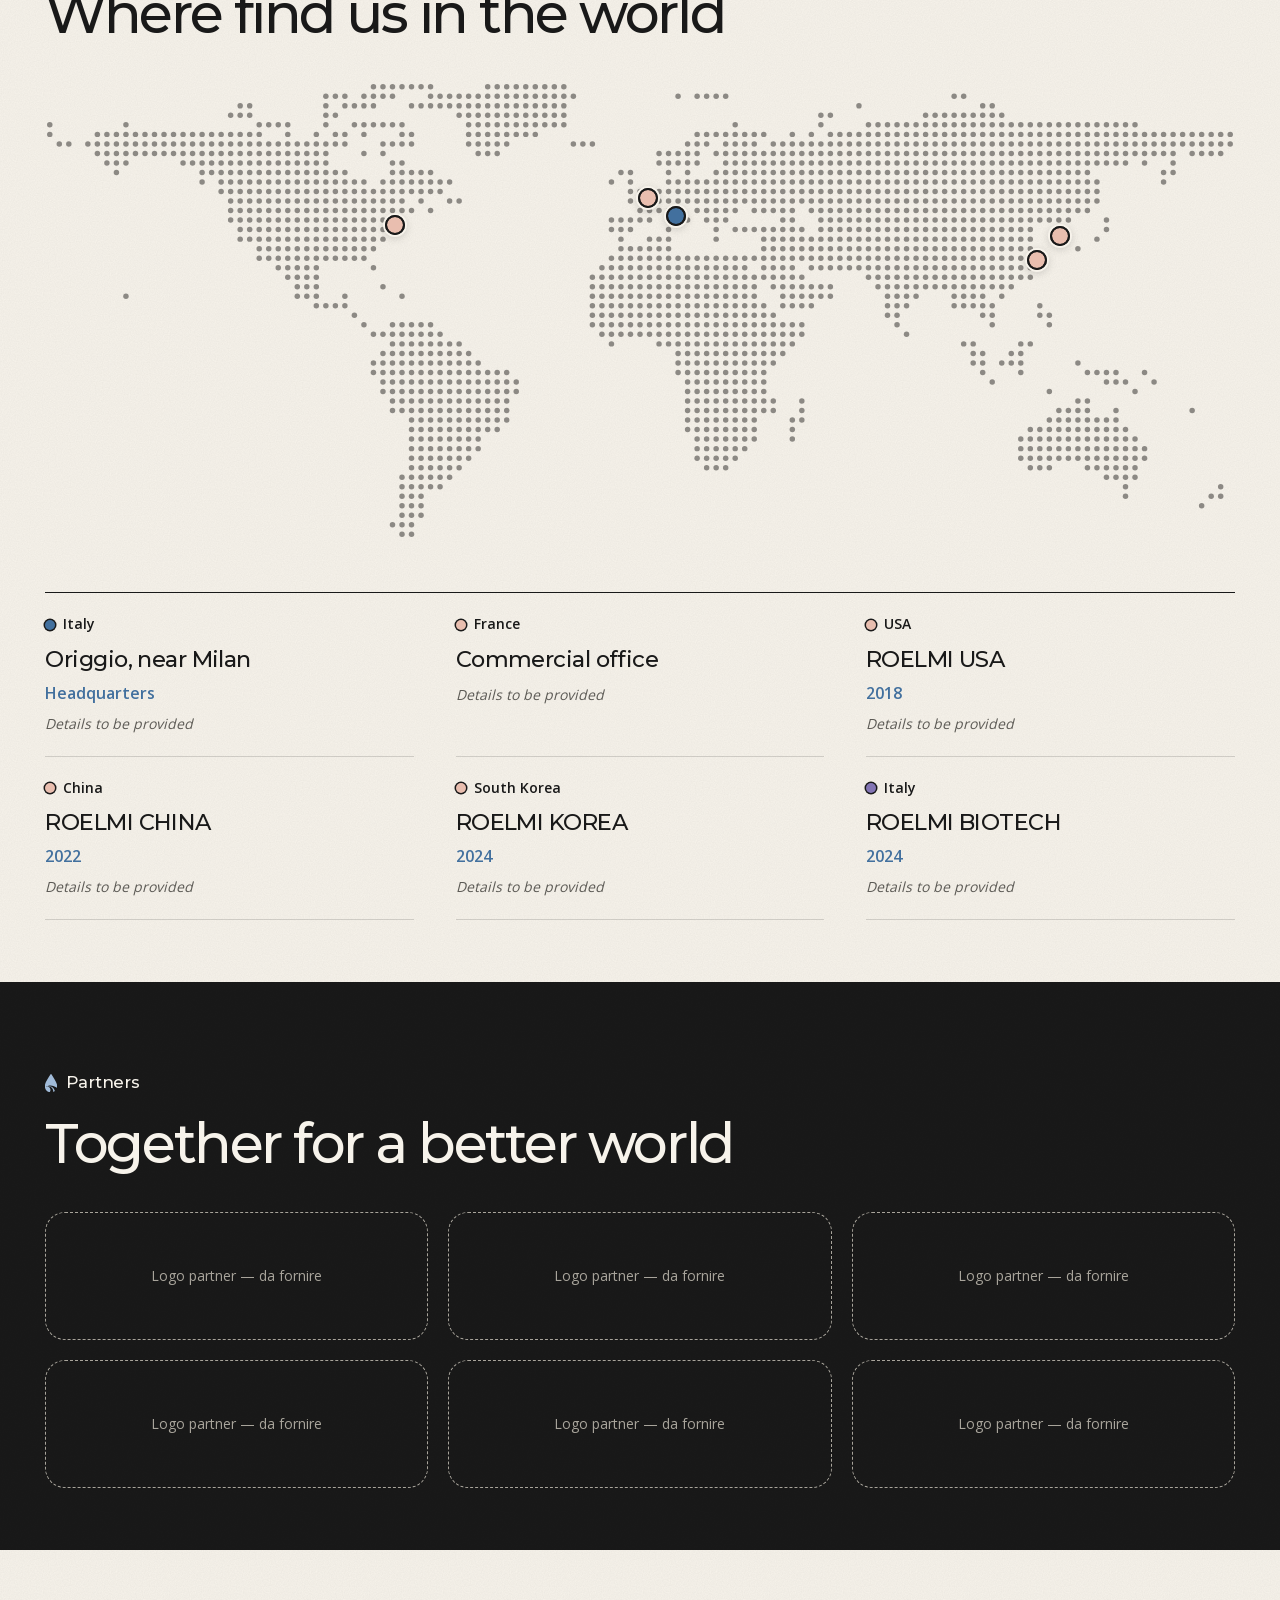
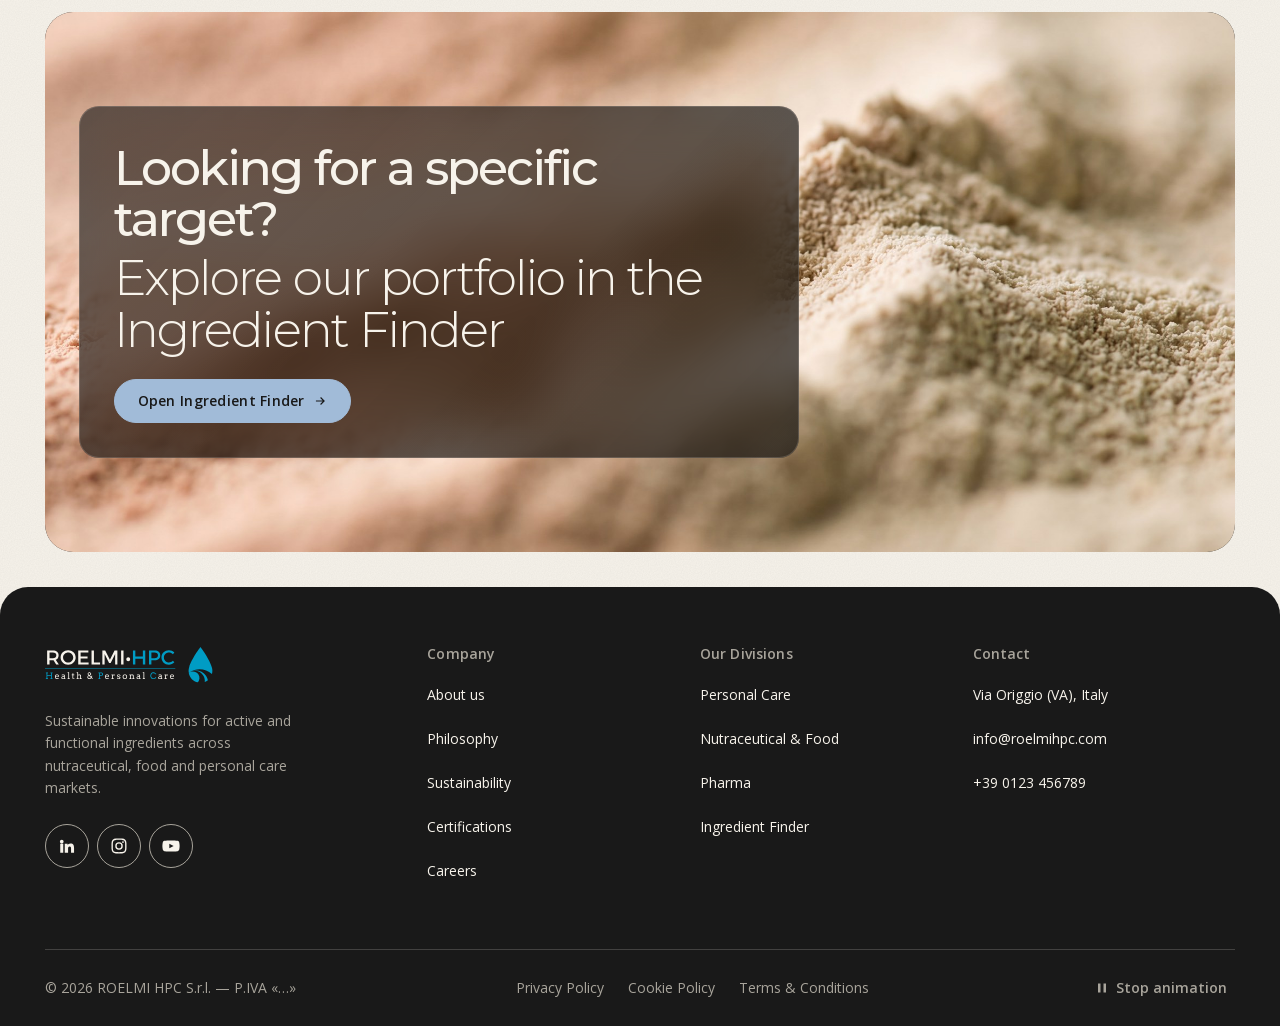
==== commit 0951fc79: "Client review round: SITO 1 structures, hidden pages, force field off - Home: Divisions with SITO 1 " ====
--- a/about.html
+++ b/about.html
@@ -92,10 +92,10 @@
             </button>
             <div class="subnav" id="sub-company">
               <ul>
-                <li><a href="about.html" aria-current="page">About us</a></li>
+                <li><a href="#">About us</a></li>
                 <li><a href="#">Philosophy</a></li>
                 <li><a href="#">Sustainability</a></li>
-                <li><a href="nip.html">NIP®</a></li>
+                <li><a href="#">NIP®</a></li>
                 <li><a href="#">Certifications</a></li>
               </ul>
             </div>
@@ -433,7 +433,7 @@
         <nav class="ft-col" aria-labelledby="ft-company">
           <h2 class="ft-h" id="ft-company">Company</h2>
           <ul>
-            <li><a href="about.html">About us</a></li>
+            <li><a href="#">About us</a></li>
             <li><a href="#">Philosophy</a></li>
             <li><a href="#">Sustainability</a></li>
             <li><a href="#">Certifications</a></li>
--- a/css/base.css
+++ b/css/base.css
@@ -509,10 +509,17 @@
    Accessibilità
    -------------------------------------------------------------------------- */
 
+/* Niente border-radius qui: cambiava la forma dei bottoni a pillola e delle
+   frecce rotonde al focus. Il contorno segue la forma vera dell'elemento */
 :focus-visible {
   outline: 2px solid var(--accent);
   outline-offset: 3px;
-  border-radius: 2px;
+}
+
+/* Il <main> riceve il focus solo per spostare il punto di partenza del Tab
+   (skip link, clic sul logo): niente contorno attorno a tutta la pagina */
+main:focus {
+  outline: none;
 }
 
 .skip-link {
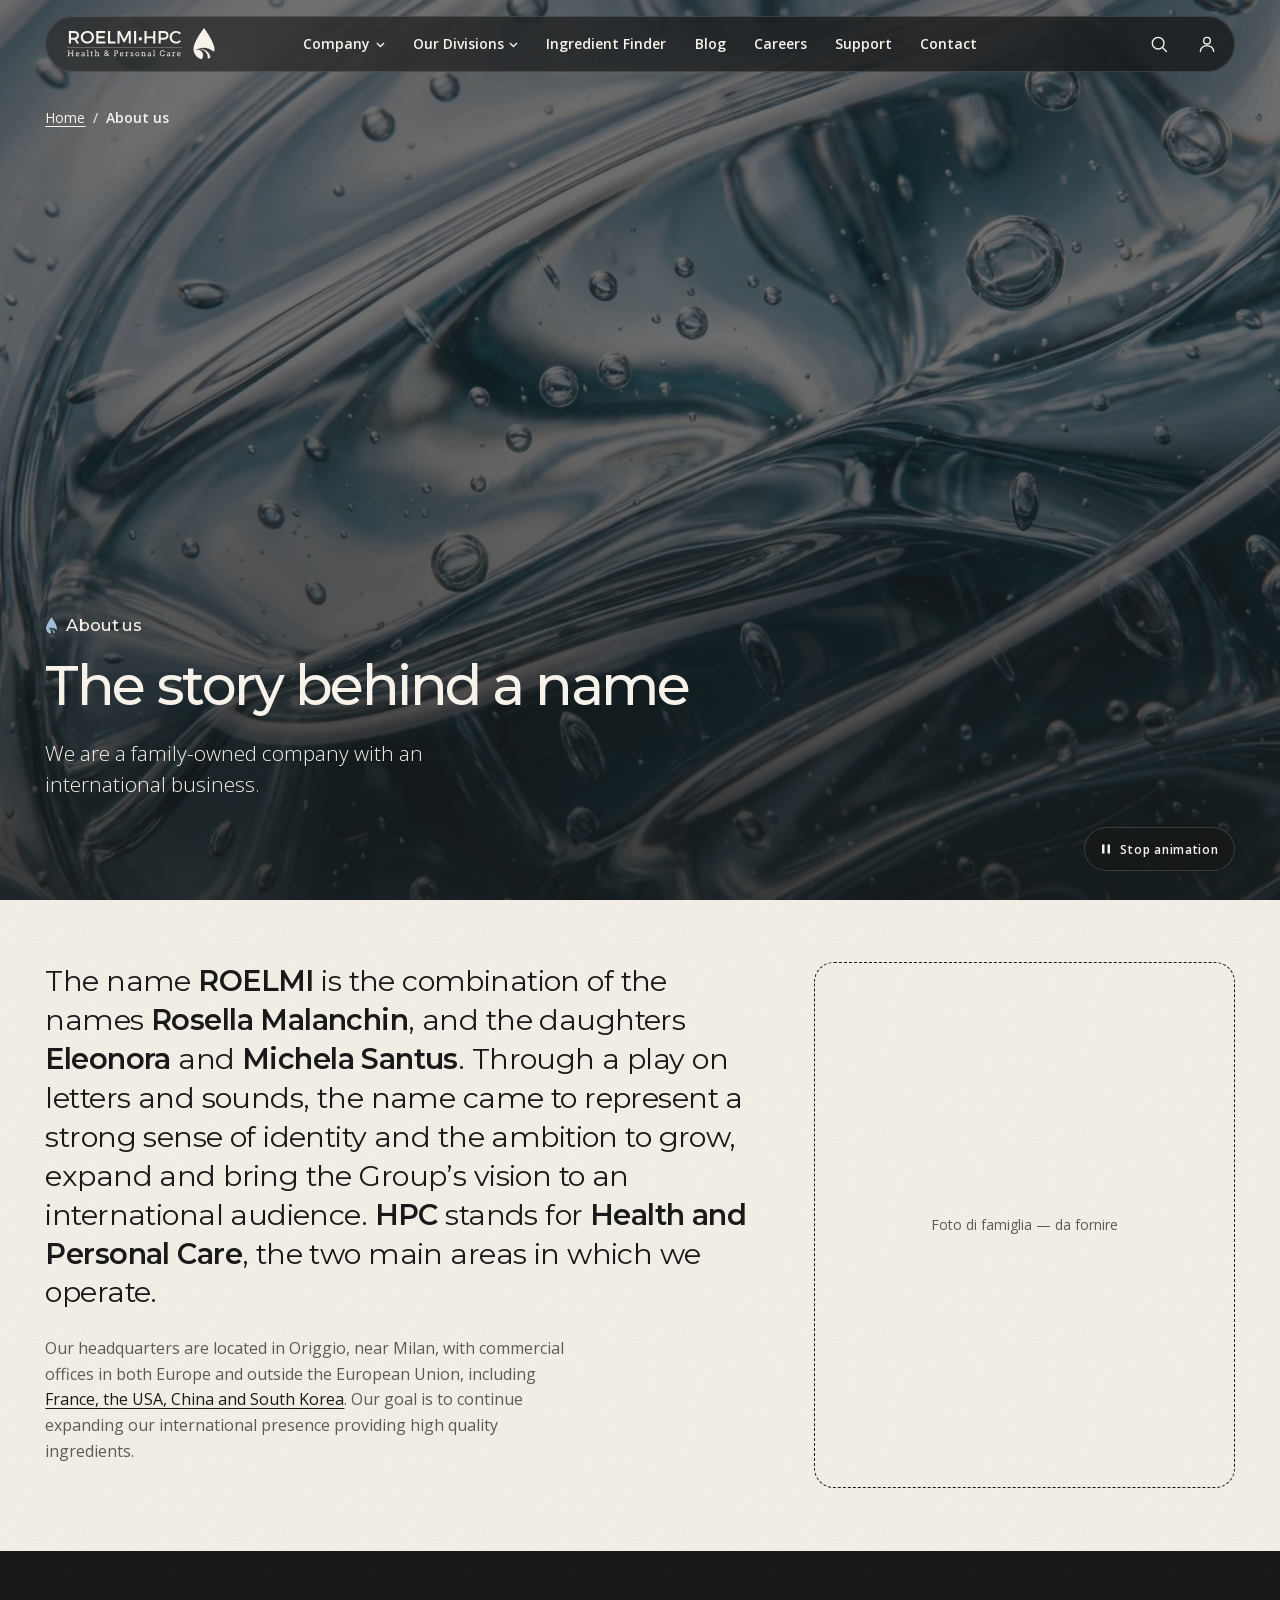
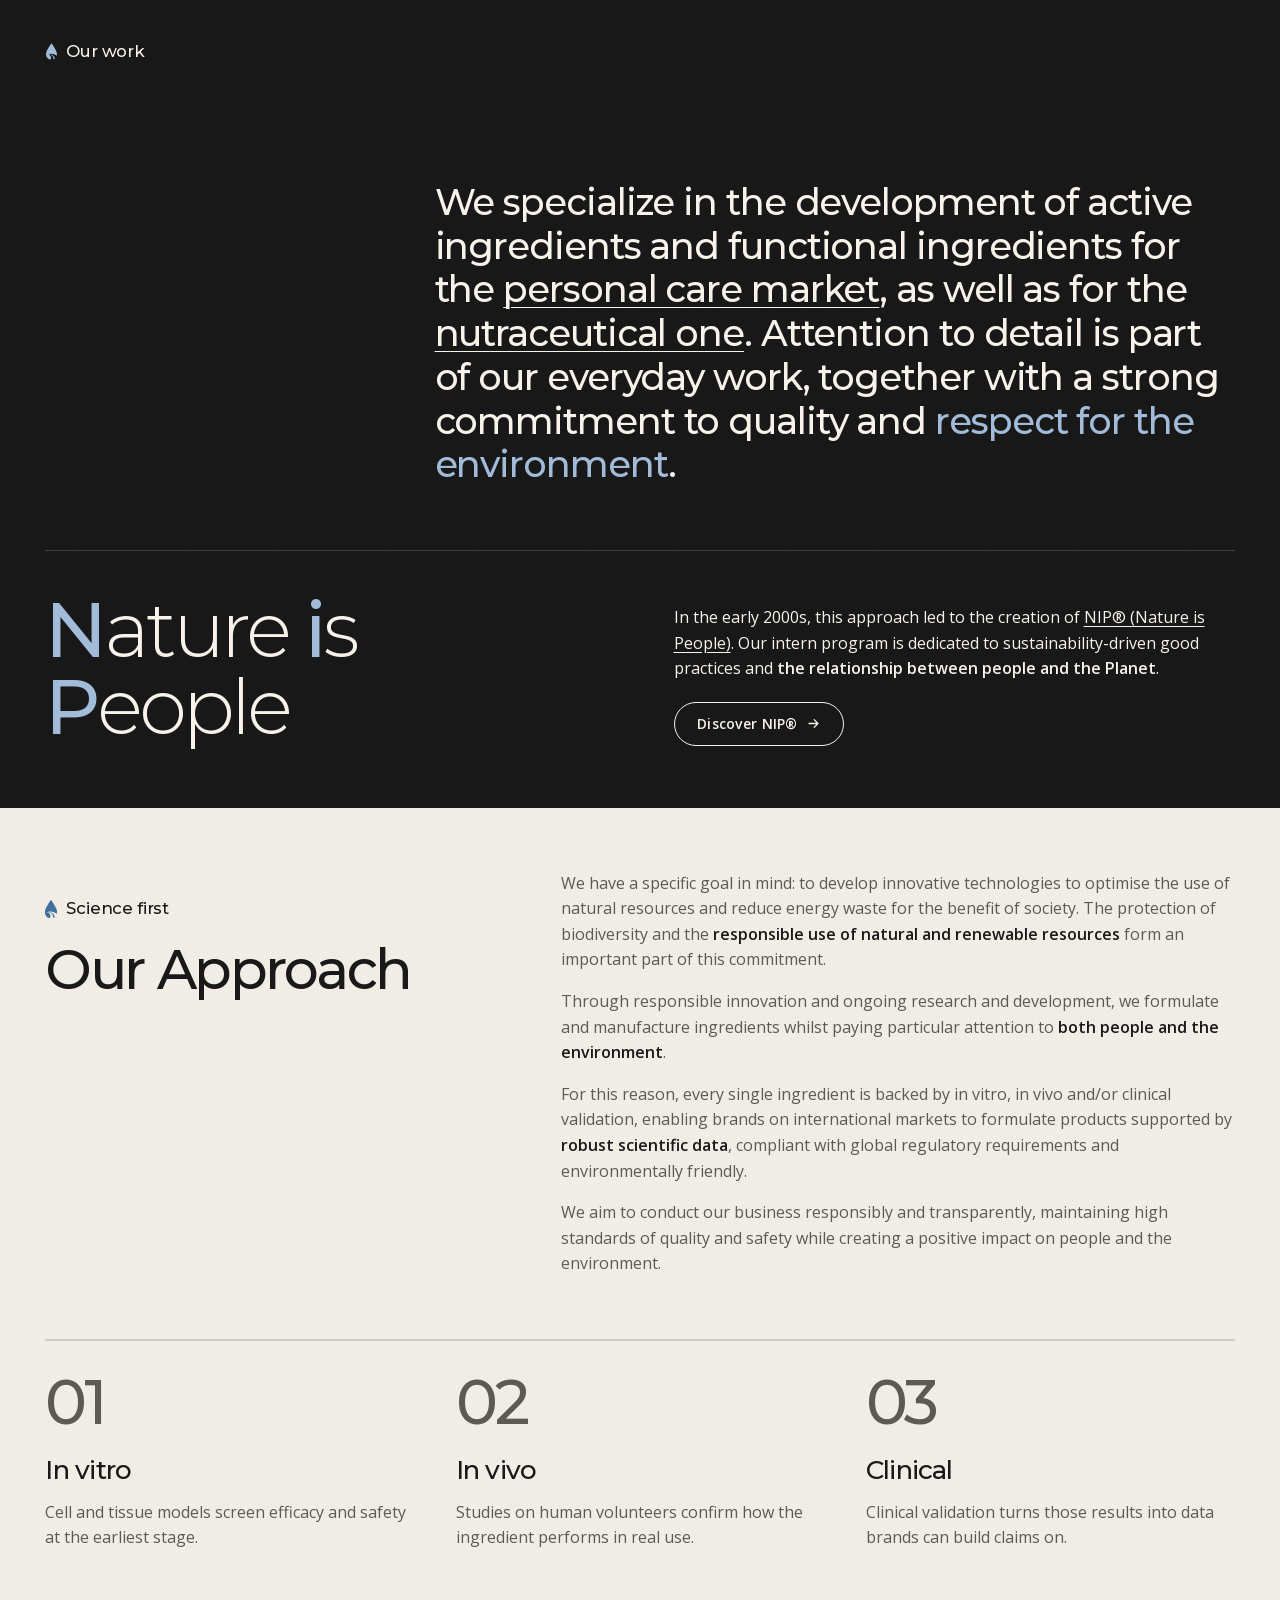
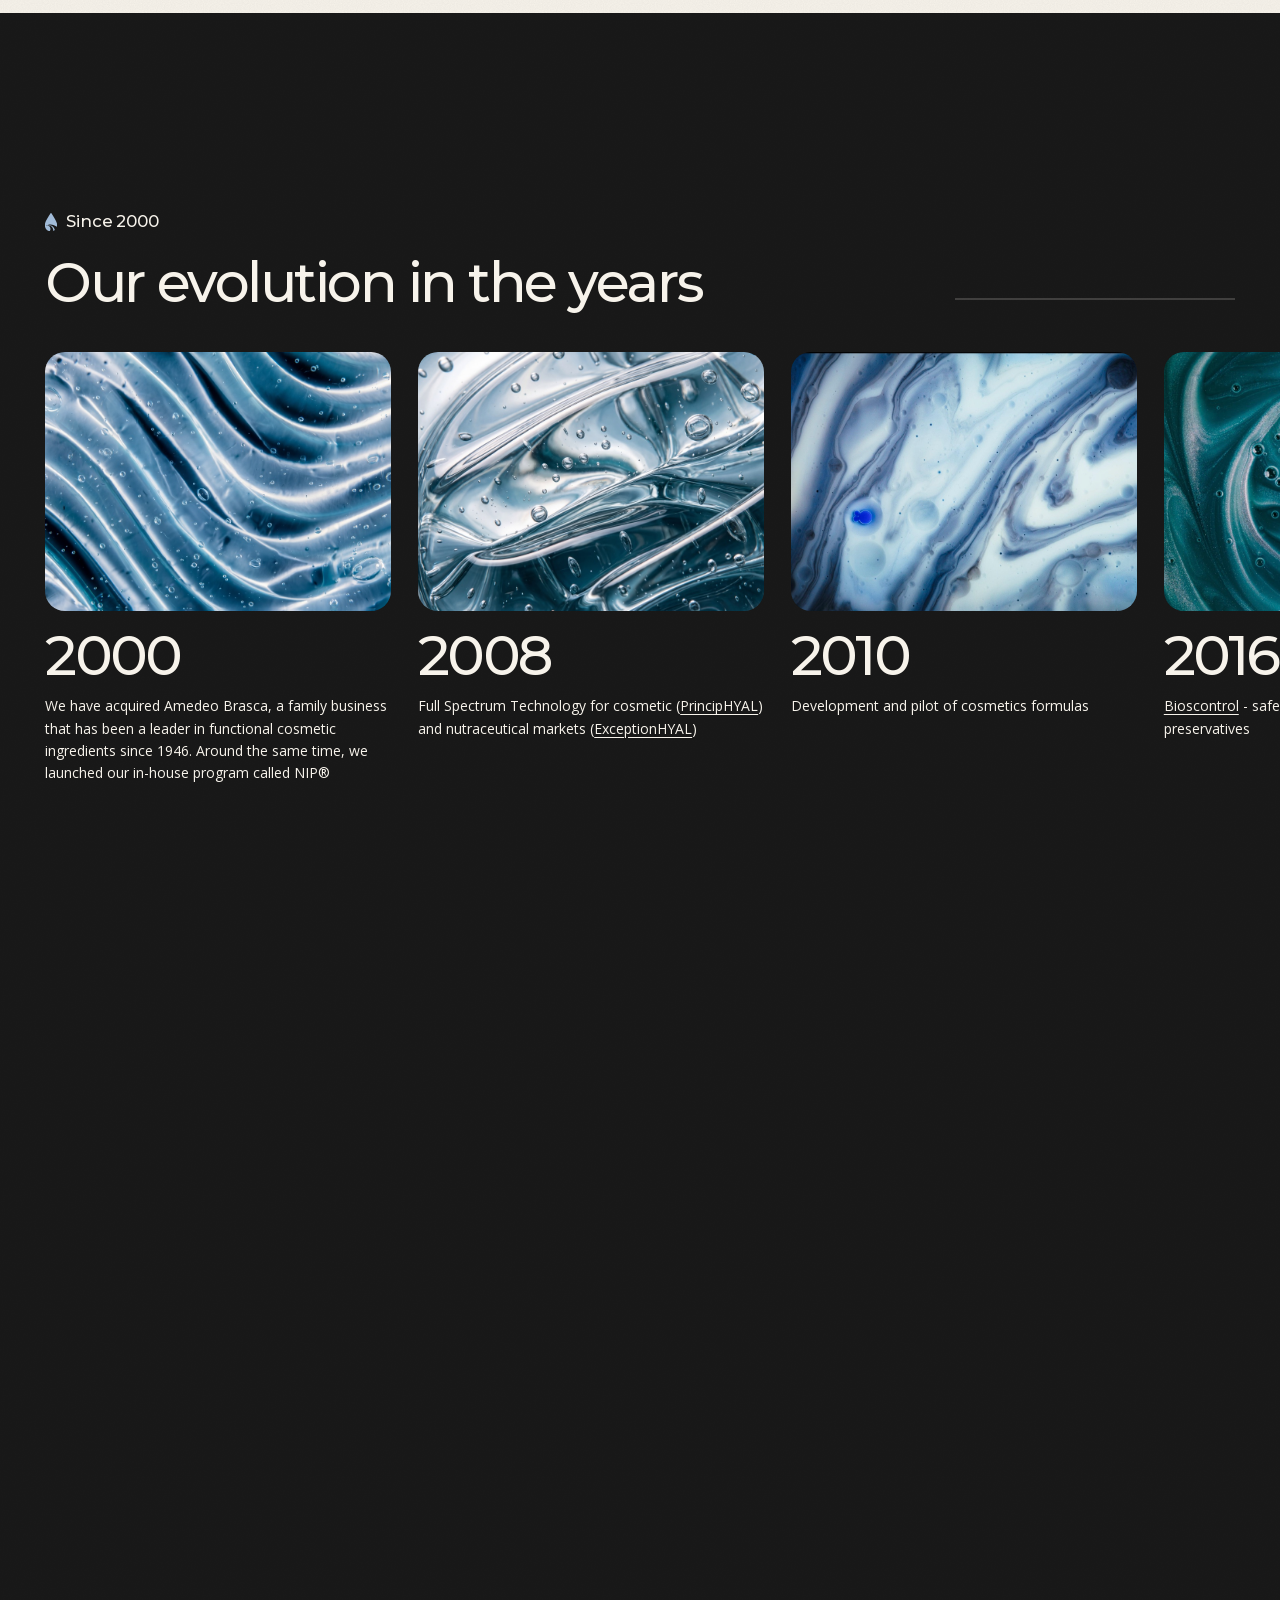
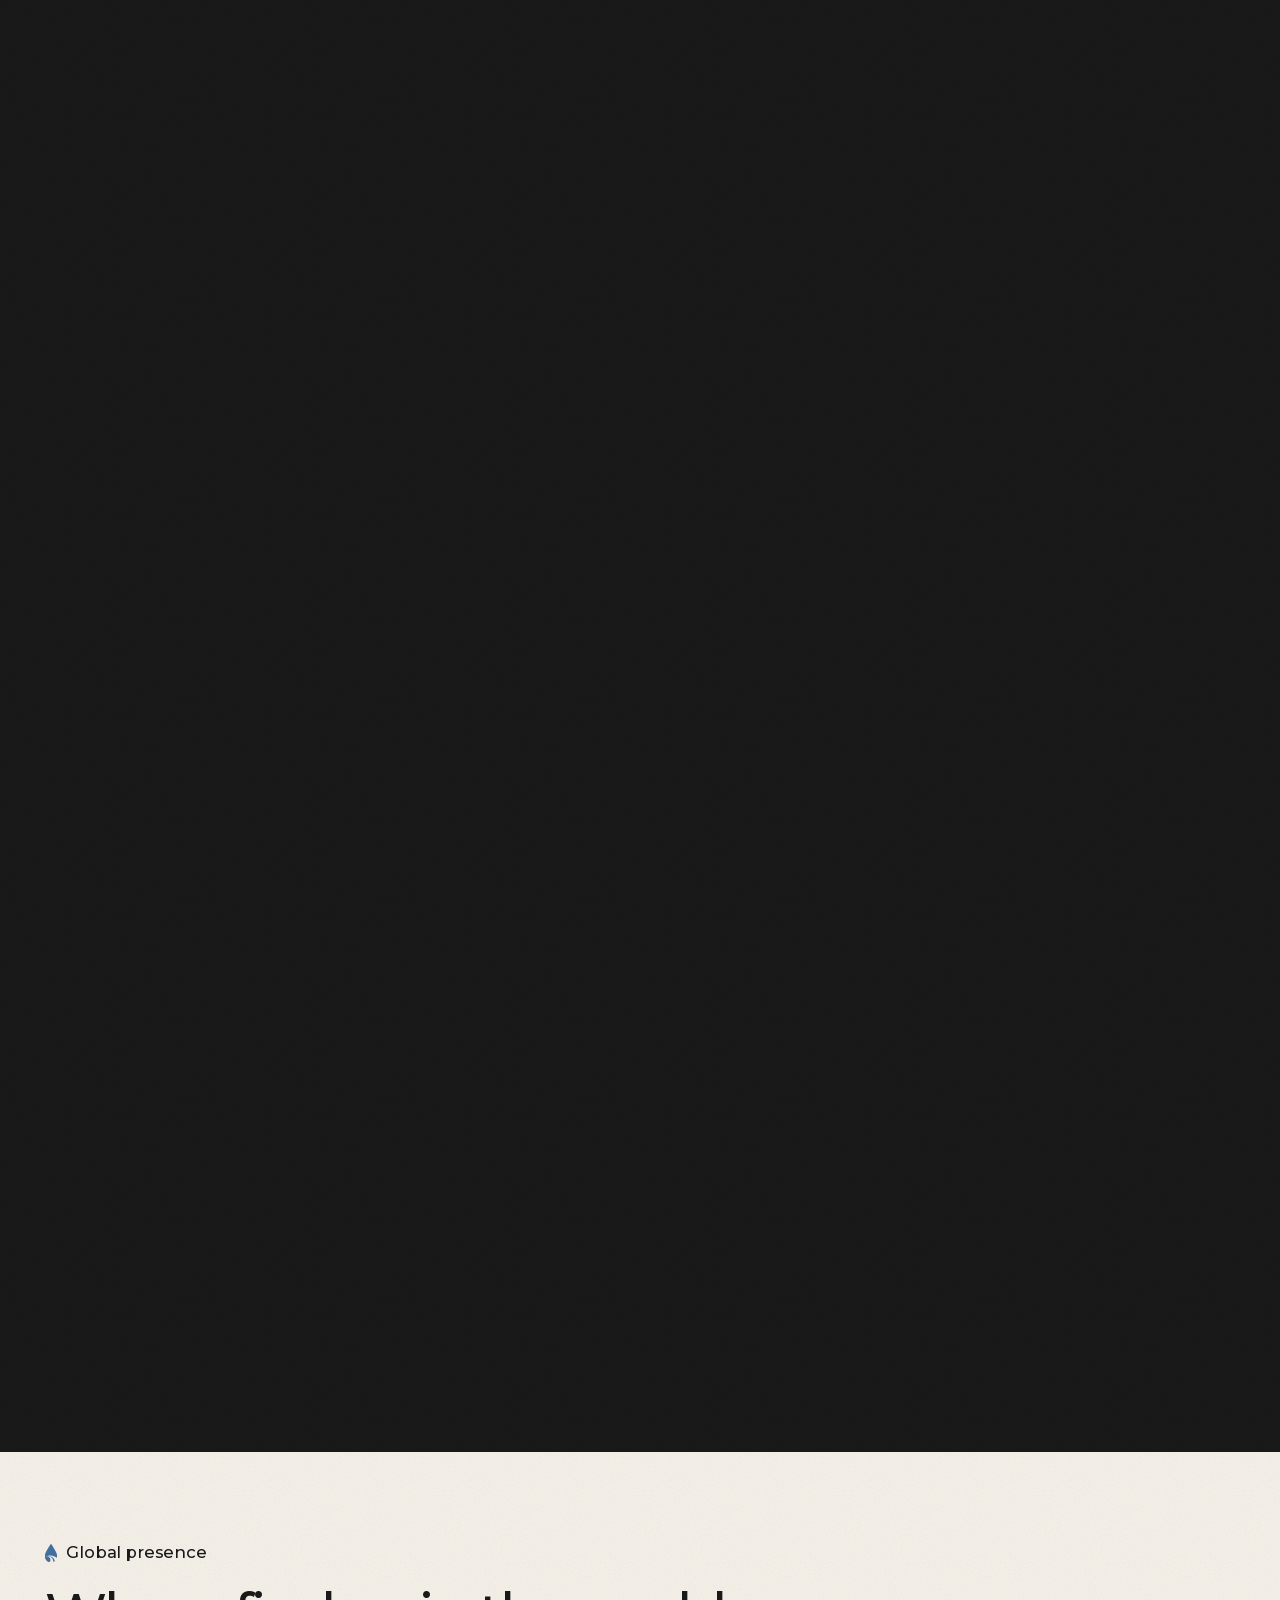
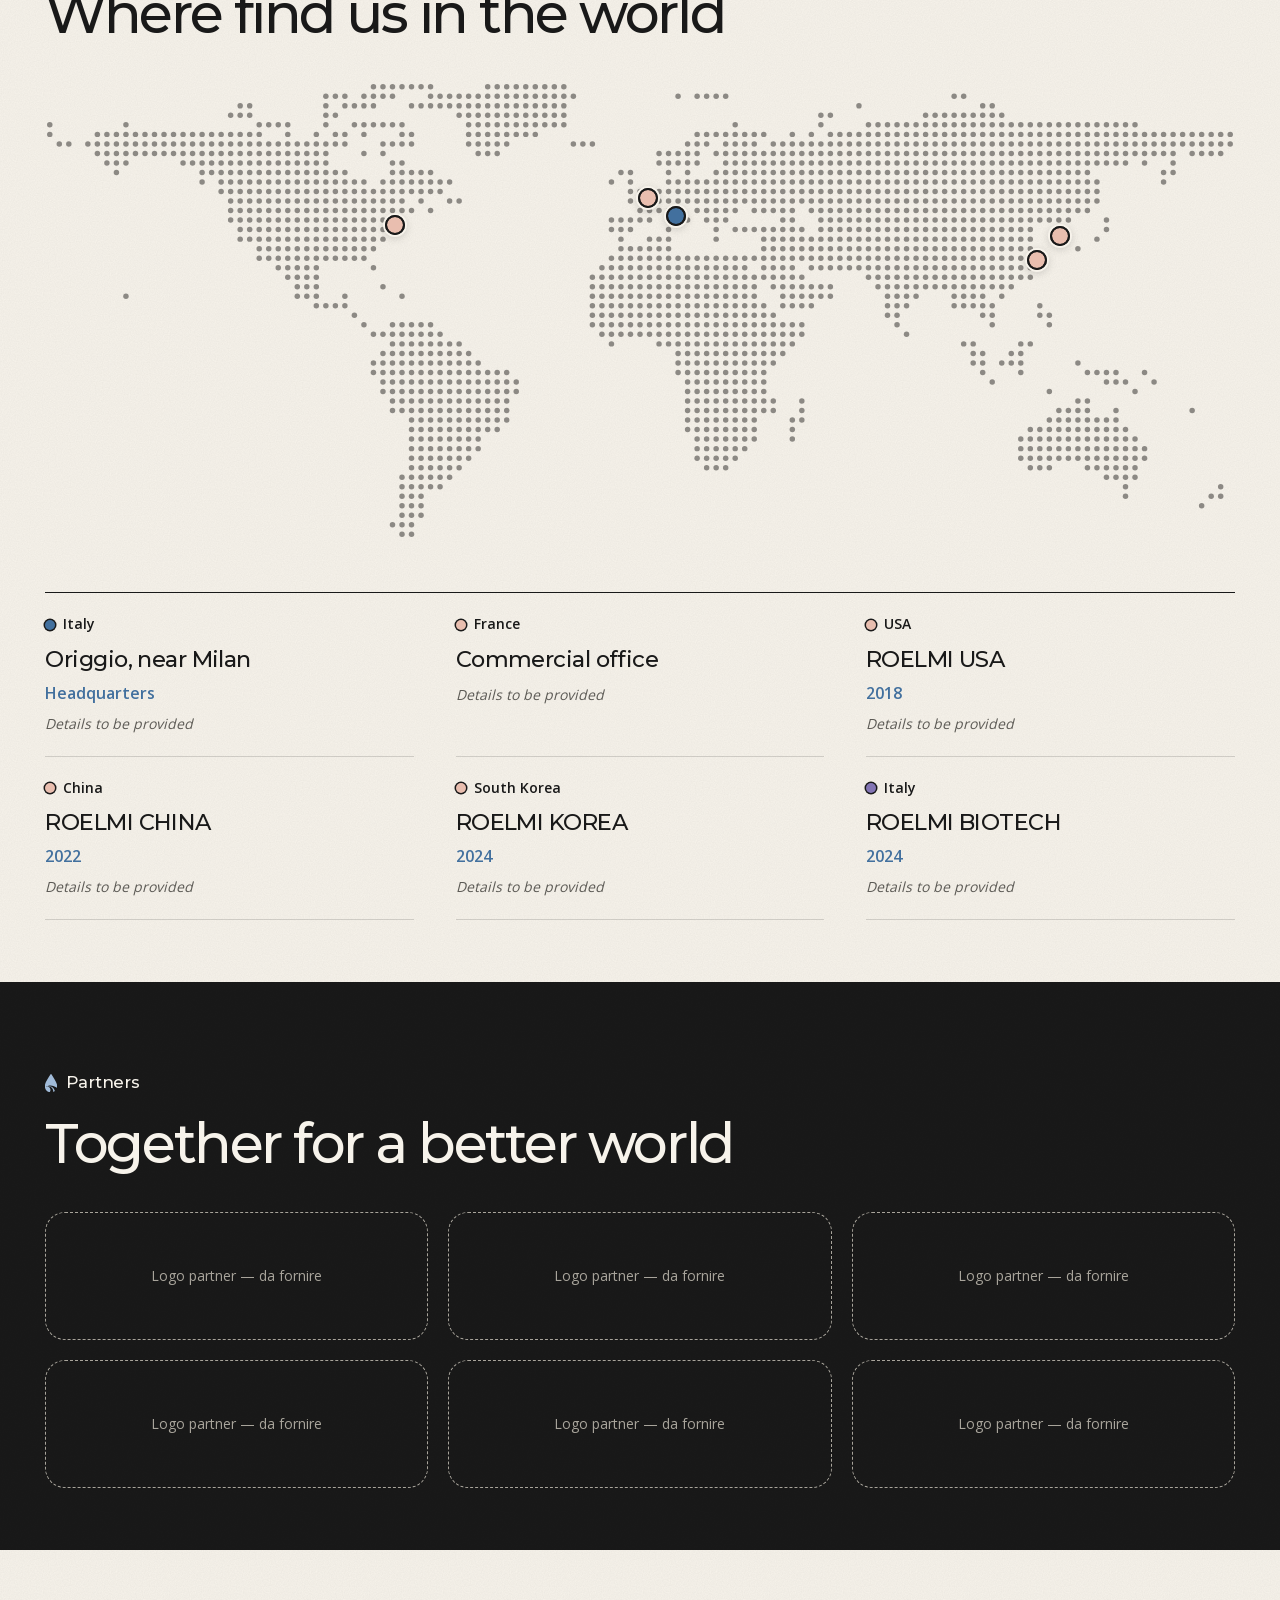
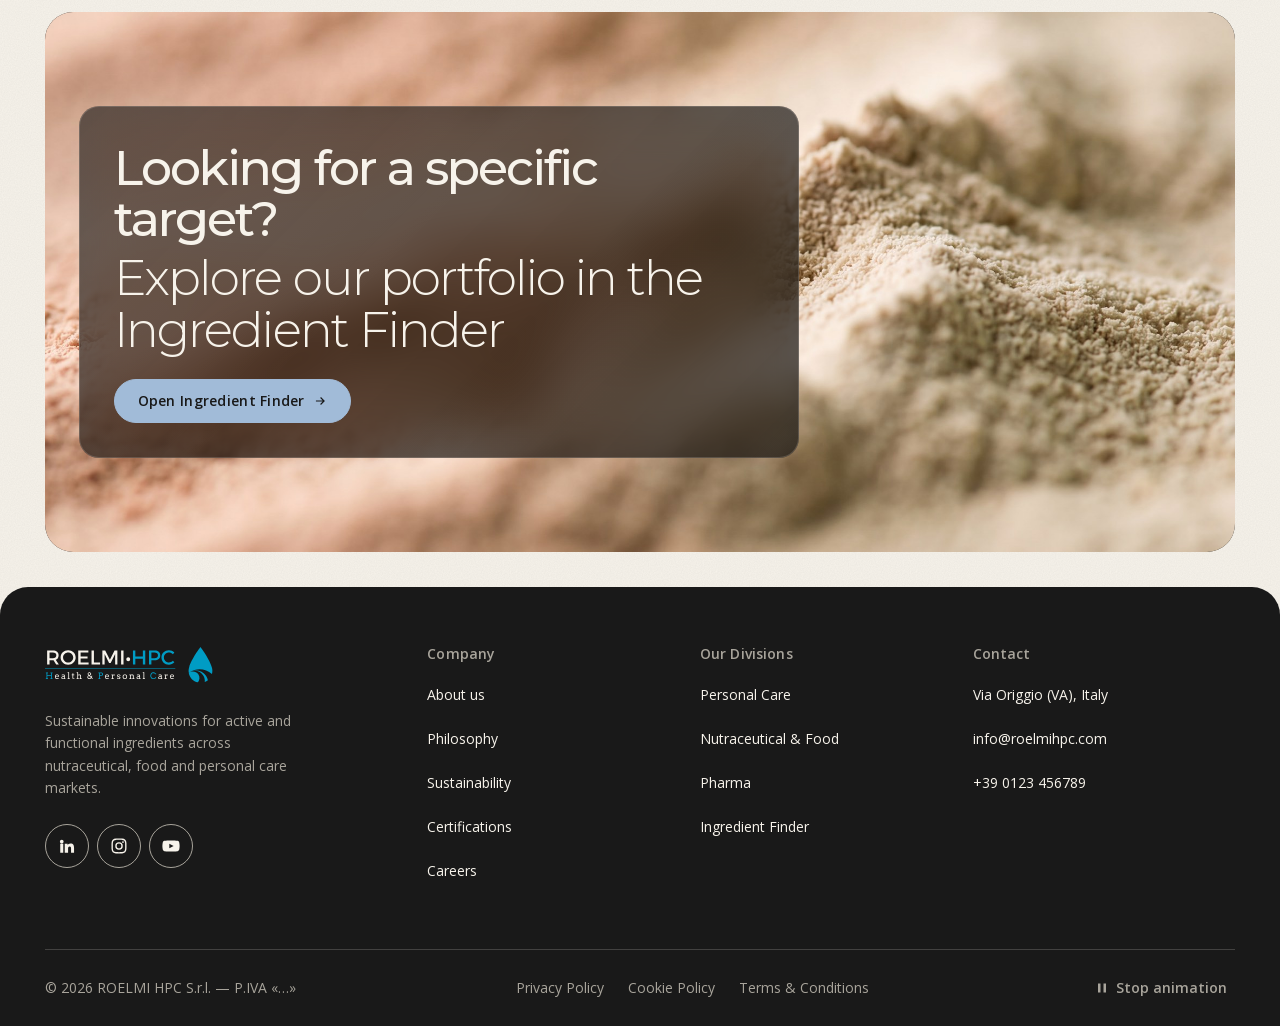
==== commit 97c3d469: "Header search and account, SITO 1 Portfolio, arrows on CTAs, mobile fixes - Header: Contact as a men" ====
--- a/about.html
+++ b/about.html
@@ -41,8 +41,8 @@
       <path d="M106.911 26.8134L106.881 10.6493L100.052 24.558L97.6708 24.558L90.8418 10.6493L90.8418 26.8134L87.4122 26.8134L87.4122 5.17835L91.7349 5.17835L98.8774 19.552L105.983 5.17835L110.28 5.17835L110.28 26.8134L106.911 26.8134Z"/>
       <path d="M115.997 26.8162L119.642 26.8162L119.642 5.18333L115.997 5.18333L115.997 26.8162Z"/>
       <path d="M129.75 18.5313C129.75 20.2915 128.513 21.6236 126.814 21.6236C125.146 21.6236 123.91 20.2915 123.91 18.5313C123.91 16.7711 125.146 15.5018 126.814 15.5018C128.513 15.5018 129.75 16.7711 129.75 18.5313"/>
-      <path fill="#009CC4" d="M197.061 8.42653L194.929 11.0841C193.352 9.38232 191.097 8.33354 188.902 8.33354C184.575 8.33354 181.174 11.6723 181.174 15.9345C181.174 20.2009 184.575 23.5678 188.902 23.5678C191.064 23.5678 193.292 22.5796 194.929 21.001L197.091 23.4143C194.898 25.5767 191.776 26.9671 188.718 26.9671C182.382 26.9671 177.469 22.1752 177.469 15.9669C177.469 9.81696 182.443 5.08558 188.841 5.08558C191.899 5.08558 194.959 6.35709 197.061 8.42653ZM149.128 26.8134L149.128 17.8523L137.662 17.8523L137.662 26.8134L134.017 26.8134L134.017 5.17835L137.662 5.17835L137.662 14.5762L149.128 14.5762L149.128 5.17835L152.773 5.17835L152.773 26.8134L149.128 26.8134ZM167.083 20.2932C172.522 20.2932 175.642 17.4497 175.642 12.5648C175.642 7.87013 172.522 5.18224 167.083 5.18224L158.462 5.18224L158.462 26.813L162.107 26.813L162.107 20.2932L167.083 20.2932ZM172.154 12.6599C172.154 15.5943 170.266 17.0172 166.928 17.0172L162.107 17.0172L162.107 8.45615L166.928 8.45615C170.266 8.45615 172.154 9.81631 172.154 12.6599Z"/>
-      <path fill="#009CC4" d="M167.99 41.4119C167.698 40.9145 167.311 40.5275 166.826 40.242C166.346 39.9587 165.81 39.816 165.217 39.816C164.709 39.816 164.249 39.9241 163.829 40.1361C163.412 40.3501 163.053 40.6377 162.754 40.9967C162.454 41.3557 162.223 41.773 162.058 42.2444C161.894 42.718 161.809 43.2175 161.809 43.7387C161.809 44.3571 161.902 44.9064 162.086 45.3864C162.268 45.86 162.506 46.2579 162.8 46.5758C163.094 46.8893 163.442 47.1531 163.851 47.365C164.253 47.5791 164.709 47.6808 165.217 47.6808C165.905 47.6808 166.504 47.5164 167.012 47.1812C167.525 46.8525 167.959 46.3011 168.323 45.5378L169.473 46.0827C169.307 46.5498 169.025 47.0061 168.628 47.4451C168.232 47.8797 167.743 48.2343 167.164 48.5025C166.582 48.7728 165.935 48.9047 165.23 48.9047C164.554 48.9047 163.933 48.7771 163.364 48.5241C162.798 48.2689 162.296 47.9056 161.851 47.4321C161.409 46.965 161.07 46.4071 160.839 45.7605C160.605 45.1161 160.488 44.4414 160.488 43.7387C160.488 43.0337 160.605 42.3655 160.839 41.7384C161.07 41.1092 161.399 40.5642 161.818 40.1015C162.238 39.6387 162.739 39.2711 163.323 39.0008C163.905 38.7348 164.536 38.5986 165.217 38.5986C165.821 38.5986 166.346 38.6851 166.785 38.8559C167.226 39.0289 167.598 39.2343 167.908 39.4722C168.215 39.7101 168.478 39.9717 168.701 40.2463L169.395 40.2463L169.395 41.4119L167.99 41.4119ZM8.31148 38.7975L11.527 38.7975L11.527 39.9241L10.5885 39.9241L10.5885 47.5834L11.527 47.5834L11.527 48.7101L8.31148 48.7101L8.31148 47.5834L9.30404 47.5834L9.30404 44.0219L3.56929 44.0219L3.56929 47.5834L4.56401 47.5834L4.56401 48.7101L1.34632 48.7101L1.34632 47.5834L2.28914 47.5834L2.28914 39.9241L1.34632 39.9241L1.34632 38.7975L4.56401 38.7975L4.56401 39.9241L3.56929 39.9241L3.56929 42.9234L9.30404 42.9234L9.30404 39.9241L8.31148 39.9241L8.31148 38.7975ZM86.5788 38.9694C86.2026 38.8548 85.7982 38.7986 85.3506 38.7986L81.3436 38.7986L81.3436 39.9274L82.2843 39.9274L82.2843 47.5845L81.3436 47.5845L81.3436 48.709L84.5591 48.709L84.5591 47.5845L83.5666 47.5845L83.5666 44.1182L85.3268 44.1182C85.7895 44.1182 86.2069 44.049 86.5853 43.9084C86.9594 43.77 87.2838 43.5797 87.5541 43.3419C87.8244 43.1018 88.0341 42.8229 88.1812 42.5007C88.3304 42.1785 88.4039 41.8411 88.4039 41.4778C88.4039 41.041 88.3304 40.6561 88.179 40.321C88.0276 39.9836 87.8179 39.7047 87.5454 39.4798C87.273 39.2527 86.9508 39.0862 86.5788 38.9694ZM85.3506 43.0456L83.5666 43.0456L83.5666 39.9274L85.1884 39.9274C85.8371 39.9274 86.3107 40.0615 86.6091 40.3339C86.9032 40.6086 87.0524 40.9891 87.0524 41.4778C87.0524 41.7352 87.007 41.9601 86.9248 42.1568C86.8405 42.3536 86.7215 42.5158 86.5702 42.6477C86.4231 42.7796 86.2415 42.8748 86.0361 42.9461C85.8285 43.011 85.5993 43.0456 85.3506 43.0456Z"/>
+      <path fill="#009CC4" style="fill: var(--logo-accent, #009CC4)" d="M197.061 8.42653L194.929 11.0841C193.352 9.38232 191.097 8.33354 188.902 8.33354C184.575 8.33354 181.174 11.6723 181.174 15.9345C181.174 20.2009 184.575 23.5678 188.902 23.5678C191.064 23.5678 193.292 22.5796 194.929 21.001L197.091 23.4143C194.898 25.5767 191.776 26.9671 188.718 26.9671C182.382 26.9671 177.469 22.1752 177.469 15.9669C177.469 9.81696 182.443 5.08558 188.841 5.08558C191.899 5.08558 194.959 6.35709 197.061 8.42653ZM149.128 26.8134L149.128 17.8523L137.662 17.8523L137.662 26.8134L134.017 26.8134L134.017 5.17835L137.662 5.17835L137.662 14.5762L149.128 14.5762L149.128 5.17835L152.773 5.17835L152.773 26.8134L149.128 26.8134ZM167.083 20.2932C172.522 20.2932 175.642 17.4497 175.642 12.5648C175.642 7.87013 172.522 5.18224 167.083 5.18224L158.462 5.18224L158.462 26.813L162.107 26.813L162.107 20.2932L167.083 20.2932ZM172.154 12.6599C172.154 15.5943 170.266 17.0172 166.928 17.0172L162.107 17.0172L162.107 8.45615L166.928 8.45615C170.266 8.45615 172.154 9.81631 172.154 12.6599Z"/>
+      <path fill="#009CC4" style="fill: var(--logo-accent, #009CC4)" d="M167.99 41.4119C167.698 40.9145 167.311 40.5275 166.826 40.242C166.346 39.9587 165.81 39.816 165.217 39.816C164.709 39.816 164.249 39.9241 163.829 40.1361C163.412 40.3501 163.053 40.6377 162.754 40.9967C162.454 41.3557 162.223 41.773 162.058 42.2444C161.894 42.718 161.809 43.2175 161.809 43.7387C161.809 44.3571 161.902 44.9064 162.086 45.3864C162.268 45.86 162.506 46.2579 162.8 46.5758C163.094 46.8893 163.442 47.1531 163.851 47.365C164.253 47.5791 164.709 47.6808 165.217 47.6808C165.905 47.6808 166.504 47.5164 167.012 47.1812C167.525 46.8525 167.959 46.3011 168.323 45.5378L169.473 46.0827C169.307 46.5498 169.025 47.0061 168.628 47.4451C168.232 47.8797 167.743 48.2343 167.164 48.5025C166.582 48.7728 165.935 48.9047 165.23 48.9047C164.554 48.9047 163.933 48.7771 163.364 48.5241C162.798 48.2689 162.296 47.9056 161.851 47.4321C161.409 46.965 161.07 46.4071 160.839 45.7605C160.605 45.1161 160.488 44.4414 160.488 43.7387C160.488 43.0337 160.605 42.3655 160.839 41.7384C161.07 41.1092 161.399 40.5642 161.818 40.1015C162.238 39.6387 162.739 39.2711 163.323 39.0008C163.905 38.7348 164.536 38.5986 165.217 38.5986C165.821 38.5986 166.346 38.6851 166.785 38.8559C167.226 39.0289 167.598 39.2343 167.908 39.4722C168.215 39.7101 168.478 39.9717 168.701 40.2463L169.395 40.2463L169.395 41.4119L167.99 41.4119ZM8.31148 38.7975L11.527 38.7975L11.527 39.9241L10.5885 39.9241L10.5885 47.5834L11.527 47.5834L11.527 48.7101L8.31148 48.7101L8.31148 47.5834L9.30404 47.5834L9.30404 44.0219L3.56929 44.0219L3.56929 47.5834L4.56401 47.5834L4.56401 48.7101L1.34632 48.7101L1.34632 47.5834L2.28914 47.5834L2.28914 39.9241L1.34632 39.9241L1.34632 38.7975L4.56401 38.7975L4.56401 39.9241L3.56929 39.9241L3.56929 42.9234L9.30404 42.9234L9.30404 39.9241L8.31148 39.9241L8.31148 38.7975ZM86.5788 38.9694C86.2026 38.8548 85.7982 38.7986 85.3506 38.7986L81.3436 38.7986L81.3436 39.9274L82.2843 39.9274L82.2843 47.5845L81.3436 47.5845L81.3436 48.709L84.5591 48.709L84.5591 47.5845L83.5666 47.5845L83.5666 44.1182L85.3268 44.1182C85.7895 44.1182 86.2069 44.049 86.5853 43.9084C86.9594 43.77 87.2838 43.5797 87.5541 43.3419C87.8244 43.1018 88.0341 42.8229 88.1812 42.5007C88.3304 42.1785 88.4039 41.8411 88.4039 41.4778C88.4039 41.041 88.3304 40.6561 88.179 40.321C88.0276 39.9836 87.8179 39.7047 87.5454 39.4798C87.273 39.2527 86.9508 39.0862 86.5788 38.9694ZM85.3506 43.0456L83.5666 43.0456L83.5666 39.9274L85.1884 39.9274C85.8371 39.9274 86.3107 40.0615 86.6091 40.3339C86.9032 40.6086 87.0524 40.9891 87.0524 41.4778C87.0524 41.7352 87.007 41.9601 86.9248 42.1568C86.8405 42.3536 86.7215 42.5158 86.5702 42.6477C86.4231 42.7796 86.2415 42.8748 86.0361 42.9461C85.8285 43.011 85.5993 43.0456 85.3506 43.0456Z"/>
       <path d="M18.3148 42.7781C18.0316 42.7781 17.7829 42.8192 17.5731 42.8992C17.3634 42.9814 17.1839 43.0938 17.0325 43.2452C16.8855 43.3966 16.7644 43.5804 16.6779 43.7966C16.5871 44.015 16.5222 44.2637 16.4768 44.5297L19.9907 44.5297C19.9734 44.2767 19.9302 44.0431 19.8675 43.8334C19.8026 43.6171 19.7096 43.4333 19.5755 43.2755C19.4458 43.1176 19.2793 42.9965 19.0717 42.91C18.8706 42.8214 18.6154 42.7781 18.3148 42.7781L18.3148 42.7781ZM16.4119 45.479C16.4119 45.6714 16.4249 45.8444 16.453 46.0044C16.4833 46.1623 16.5222 46.318 16.5763 46.4607C16.7384 46.8954 16.9958 47.2241 17.3504 47.4446C17.705 47.6652 18.1073 47.7776 18.557 47.7776C18.9095 47.7776 19.2512 47.7257 19.5885 47.6263C19.9215 47.529 20.2697 47.3776 20.6351 47.1657L21.1282 47.996C20.6805 48.3031 20.2372 48.5302 19.7853 48.6772C19.3355 48.8242 18.8706 48.8999 18.3862 48.8999C17.9299 48.8999 17.5039 48.8242 17.1169 48.6707C16.7255 48.5172 16.3903 48.2901 16.107 47.9896C15.8259 47.689 15.6053 47.3149 15.4475 46.8673C15.2875 46.4175 15.2096 45.892 15.2096 45.2952C15.2096 44.8108 15.2766 44.3545 15.4107 43.9264C15.5448 43.496 15.7502 43.1198 16.0184 42.7997C16.2843 42.4819 16.6173 42.2267 17.0131 42.0407C17.411 41.8504 17.8737 41.7575 18.3992 41.7575C18.9095 41.7575 19.3355 41.8353 19.6772 41.9888C20.021 42.1445 20.3 42.35 20.5162 42.6051C20.7324 42.8603 20.8946 43.1522 21.0049 43.4787C21.1152 43.8074 21.1952 44.1404 21.2406 44.4778C21.2579 44.6421 21.273 44.8108 21.2795 44.9838C21.2882 45.1525 21.2903 45.3168 21.2903 45.479L16.4119 45.479Z"/>
       <path d="M27.4217 47.878C27.5839 47.878 27.7439 47.8607 27.9061 47.8196C28.0682 47.7807 28.2218 47.7288 28.3623 47.6596C28.505 47.5925 28.6413 47.5125 28.7624 47.426C28.8835 47.3352 28.9873 47.2422 29.0716 47.1449L29.0759 45.6182L27.666 45.6182C27.4282 45.6182 27.2141 45.642 27.0195 45.6961C26.8248 45.748 26.6583 45.8215 26.5156 45.9253C26.3751 46.0248 26.2648 46.148 26.1848 46.2972C26.1069 46.4443 26.068 46.6151 26.068 46.8076C26.068 46.9871 26.1004 47.1406 26.1653 47.2768C26.2323 47.4066 26.3232 47.519 26.4421 47.6077C26.5632 47.6963 26.7059 47.7634 26.8724 47.8109C27.0368 47.8585 27.2206 47.878 27.4217 47.878L27.4217 47.878ZM29.0716 48.0812C28.8121 48.3213 28.5267 48.518 28.2174 48.6716C27.9061 48.8229 27.5493 48.9008 27.1535 48.9008C26.8227 48.9008 26.5178 48.8446 26.2432 48.7429C25.9664 48.637 25.7242 48.4943 25.5274 48.3148C25.3263 48.131 25.1684 47.9234 25.0581 47.6833C24.9479 47.4433 24.8916 47.1882 24.8916 46.9179C24.8916 46.6303 24.9327 46.3751 25.0192 46.1524C25.1036 45.9318 25.2182 45.7393 25.3587 45.5728C25.4993 45.4106 25.6658 45.2723 25.8561 45.1598C26.0464 45.0495 26.2432 44.9587 26.4529 44.8938C26.6583 44.8246 26.8703 44.7792 27.0865 44.7511C27.2984 44.723 27.506 44.7079 27.7049 44.7079C28.0163 44.7079 28.2802 44.7165 28.4942 44.7381C28.7083 44.7576 28.9029 44.7814 29.0759 44.8181L29.0824 44.2624C29.0824 44.0245 29.05 43.8148 28.9786 43.6396C28.9073 43.4623 28.8099 43.3153 28.6824 43.2006C28.5569 43.086 28.4077 42.9995 28.2304 42.9433C28.0531 42.8849 27.8585 42.859 27.6379 42.859C27.4303 42.859 27.2357 42.8741 27.0497 42.9001C26.8594 42.9303 26.6864 42.9671 26.5243 43.0104C26.3599 43.0579 26.2086 43.1098 26.0702 43.166C25.9339 43.2288 25.8193 43.2871 25.722 43.352L25.322 42.5108C25.482 42.4049 25.6636 42.3097 25.8518 42.2189C26.0442 42.1281 26.2453 42.0546 26.4572 41.9897C26.667 41.927 26.8832 41.8772 27.106 41.8405C27.3265 41.8037 27.5428 41.7864 27.7547 41.7864C28.1482 41.7864 28.5007 41.8297 28.8164 41.927C29.1278 42.02 29.396 42.1627 29.6122 42.3595C29.8306 42.5584 29.9993 42.8071 30.116 43.1098C30.235 43.4147 30.2934 43.7759 30.2934 44.1975L30.2869 47.5839L31.0372 47.5839L31.0372 48.7083L29.0716 48.7083L29.0716 48.0812Z"/>
       <path d="M34.5012 38.5337L36.7004 38.5337L36.7004 47.5856L37.7167 47.5856L37.7167 48.7079L34.5012 48.7079L34.5012 47.5856L35.483 47.5856L35.483 39.6603L34.5012 39.6603L34.5012 38.5337Z"/>
@@ -59,11 +59,11 @@
       <path d="M175.016 47.878C175.179 47.878 175.337 47.8607 175.499 47.8196C175.661 47.7807 175.814 47.7288 175.957 47.6596C176.102 47.5925 176.234 47.5125 176.355 47.426C176.478 47.3352 176.58 47.2422 176.664 47.1449L176.671 45.6182L175.259 45.6182C175.021 45.6182 174.809 45.642 174.612 45.6961C174.422 45.748 174.253 45.8215 174.113 45.9253C173.968 46.0248 173.86 46.148 173.78 46.2972C173.704 46.4443 173.663 46.6151 173.663 46.8076C173.663 46.9871 173.695 47.1406 173.76 47.2768C173.827 47.4066 173.92 47.519 174.039 47.6077C174.158 47.6963 174.301 47.7634 174.467 47.8109C174.634 47.8585 174.815 47.878 175.016 47.878L175.016 47.878ZM176.664 48.0812C176.407 48.3213 176.124 48.518 175.812 48.6716C175.499 48.8229 175.146 48.9008 174.748 48.9008C174.415 48.9008 174.113 48.8446 173.836 48.7429C173.559 48.637 173.321 48.4943 173.122 48.3148C172.919 48.131 172.763 47.9234 172.653 47.6833C172.541 47.4433 172.484 47.1882 172.484 46.9179C172.484 46.6303 172.528 46.3751 172.614 46.1524C172.698 45.9318 172.811 45.7393 172.954 45.5728C173.094 45.4106 173.263 45.2723 173.451 45.1598C173.641 45.0495 173.84 44.9587 174.046 44.8938C174.253 44.8246 174.463 44.7792 174.679 44.7511C174.895 44.723 175.101 44.7079 175.298 44.7079C175.611 44.7079 175.875 44.7165 176.089 44.7381C176.301 44.7576 176.498 44.7814 176.671 44.8181L176.677 44.2624C176.677 44.0245 176.643 43.8148 176.576 43.6396C176.502 43.4623 176.405 43.3153 176.277 43.2006C176.152 43.086 176 42.9995 175.825 42.9433C175.648 42.8849 175.451 42.859 175.233 42.859C175.027 42.859 174.831 42.8741 174.645 42.9001C174.454 42.9303 174.281 42.9671 174.117 43.0104C173.953 43.0579 173.801 43.1098 173.665 43.166C173.531 43.2288 173.412 43.2871 173.317 43.352L172.917 42.5108C173.079 42.4049 173.256 42.3097 173.449 42.2189C173.641 42.1281 173.84 42.0546 174.052 41.9897C174.266 41.927 174.478 41.8772 174.701 41.8405C174.921 41.8037 175.135 41.7864 175.349 41.7864C175.743 41.7864 176.096 41.8297 176.409 41.927C176.723 42.02 176.989 42.1627 177.205 42.3595C177.425 42.5584 177.592 42.8071 177.711 43.1098C177.83 43.4147 177.888 43.7759 177.888 44.1975L177.882 47.5839L178.632 47.5839L178.632 48.7083L176.664 48.7083L176.664 48.0812Z"/>
       <path d="M187.021 43.3674L185.777 43.3674L185.777 42.95C185.632 42.95 185.488 42.976 185.336 43.0322C185.185 43.0841 185.044 43.1684 184.915 43.2809C184.783 43.3912 184.67 43.5317 184.573 43.7025C184.473 43.8734 184.402 44.0788 184.361 44.3145L184.361 47.5819L185.509 47.5819L185.509 48.7107L182.147 48.7107L182.147 47.5819L183.083 47.5819L183.089 43.056L182.147 43.056L182.147 41.9337L184.313 41.9337L184.313 42.87C184.393 42.7295 184.48 42.6019 184.579 42.4808C184.677 42.3597 184.783 42.2559 184.904 42.1672C185.025 42.0786 185.157 42.0072 185.304 41.9596C185.451 41.9077 185.607 41.8818 185.777 41.8818L186.417 41.8818C186.619 41.8818 186.82 41.8861 187.021 41.8948L187.021 43.3674Z"/>
       <path d="M193.624 42.7781C193.339 42.7781 193.092 42.8192 192.878 42.8992C192.668 42.9814 192.489 43.0938 192.342 43.2452C192.19 43.3966 192.074 43.5804 191.985 43.7966C191.894 44.015 191.827 44.2637 191.786 44.5297L195.296 44.5297C195.278 44.2767 195.239 44.0431 195.177 43.8334C195.112 43.6171 195.015 43.4333 194.885 43.2755C194.753 43.1176 194.586 42.9965 194.381 42.91C194.176 42.8214 193.925 42.7781 193.624 42.7781L193.624 42.7781ZM191.719 45.479C191.719 45.6714 191.734 45.8444 191.762 46.0044C191.793 46.1623 191.831 46.318 191.881 46.4607C192.043 46.8954 192.303 47.2241 192.66 47.4446C193.014 47.6652 193.417 47.7776 193.866 47.7776C194.219 47.7776 194.56 47.7257 194.893 47.6263C195.226 47.529 195.579 47.3776 195.944 47.1657L196.435 47.996C195.99 48.3031 195.542 48.5302 195.095 48.6772C194.645 48.8242 194.18 48.8999 193.695 48.8999C193.237 48.8999 192.813 48.8242 192.422 48.6707C192.033 48.5172 191.695 48.2901 191.416 47.9896C191.135 47.689 190.915 47.3149 190.755 46.8673C190.597 46.4175 190.517 45.892 190.517 45.2952C190.517 44.8108 190.584 44.3545 190.72 43.9264C190.854 43.496 191.057 43.1198 191.323 42.7997C191.594 42.4819 191.924 42.2267 192.32 42.0407C192.72 41.8504 193.181 41.7575 193.708 41.7575C194.219 41.7575 194.645 41.8353 194.986 41.9888C195.33 42.1445 195.607 42.35 195.821 42.6051C196.037 42.8603 196.204 43.1522 196.314 43.4787C196.424 43.8074 196.5 44.1404 196.546 44.4778C196.567 44.6421 196.582 44.8108 196.589 44.9838C196.593 45.1525 196.6 45.3168 196.6 45.479L191.719 45.479Z"/>
-      <path fill="#009CC4" d="M198.208 33.4845L0.41086 33.4845C0.185968 33.4845 0 33.3028 0 33.0758C0 32.8465 0.185968 32.6627 0.41086 32.6627L198.208 32.6627C198.435 32.6627 198.618 32.8465 198.618 33.0758C198.618 33.3028 198.435 33.4845 198.208 33.4845"/>
-      <path fill="#009CC4" d="M219.592 39.0469L219.592 39.0469C219.413 39.1744 219.246 39.3085 219.08 39.4447C220.325 46.6456 225.814 52.3868 232.882 54C235.897 50.6007 236.325 45.4714 233.62 41.5769C230.452 37.0142 224.192 35.8746 219.625 39.0252C226.547 34.242 236.04 35.9632 240.844 42.8765C243.029 46.025 243.863 49.7033 243.478 53.2345C245.208 52.5598 246.808 51.6321 248.236 50.4947C247.749 48.1096 246.783 45.785 245.308 43.6636C239.666 35.5437 228.681 33.3381 220.377 38.5041C231.189 31.5173 245.148 32.9142 254.362 41.2806C254.809 39.7086 255.052 38.05 255.052 36.3373C255.052 34.3717 254.729 32.4861 254.148 30.7129C250.818 18.3914 236.928 0 236.928 0C236.928 0 223.039 18.3914 219.709 30.7129C219.134 32.4861 218.809 34.3717 218.809 36.3373C218.809 37.3883 218.905 38.4219 219.075 39.4253C219.246 39.2955 219.415 39.1701 219.592 39.0469"/>
+      <path fill="#009CC4" style="fill: var(--logo-accent, #009CC4)" d="M198.208 33.4845L0.41086 33.4845C0.185968 33.4845 0 33.3028 0 33.0758C0 32.8465 0.185968 32.6627 0.41086 32.6627L198.208 32.6627C198.435 32.6627 198.618 32.8465 198.618 33.0758C198.618 33.3028 198.435 33.4845 198.208 33.4845"/>
+      <path fill="#009CC4" style="fill: var(--logo-accent, #009CC4)" d="M219.592 39.0469L219.592 39.0469C219.413 39.1744 219.246 39.3085 219.08 39.4447C220.325 46.6456 225.814 52.3868 232.882 54C235.897 50.6007 236.325 45.4714 233.62 41.5769C230.452 37.0142 224.192 35.8746 219.625 39.0252C226.547 34.242 236.04 35.9632 240.844 42.8765C243.029 46.025 243.863 49.7033 243.478 53.2345C245.208 52.5598 246.808 51.6321 248.236 50.4947C247.749 48.1096 246.783 45.785 245.308 43.6636C239.666 35.5437 228.681 33.3381 220.377 38.5041C231.189 31.5173 245.148 32.9142 254.362 41.2806C254.809 39.7086 255.052 38.05 255.052 36.3373C255.052 34.3717 254.729 32.4861 254.148 30.7129C250.818 18.3914 236.928 0 236.928 0C236.928 0 223.039 18.3914 219.709 30.7129C219.134 32.4861 218.809 34.3717 218.809 36.3373C218.809 37.3883 218.905 38.4219 219.075 39.4253C219.246 39.2955 219.415 39.1701 219.592 39.0469"/>
     </symbol>
     <symbol id="logo-roelmi-drop" viewBox="218.5 0 37 54">
-      <path fill="#009CC4" d="M219.592 39.0469L219.592 39.0469C219.413 39.1744 219.246 39.3085 219.08 39.4447C220.325 46.6456 225.814 52.3868 232.882 54C235.897 50.6007 236.325 45.4714 233.62 41.5769C230.452 37.0142 224.192 35.8746 219.625 39.0252C226.547 34.242 236.04 35.9632 240.844 42.8765C243.029 46.025 243.863 49.7033 243.478 53.2345C245.208 52.5598 246.808 51.6321 248.236 50.4947C247.749 48.1096 246.783 45.785 245.308 43.6636C239.666 35.5437 228.681 33.3381 220.377 38.5041C231.189 31.5173 245.148 32.9142 254.362 41.2806C254.809 39.7086 255.052 38.05 255.052 36.3373C255.052 34.3717 254.729 32.4861 254.148 30.7129C250.818 18.3914 236.928 0 236.928 0C236.928 0 223.039 18.3914 219.709 30.7129C219.134 32.4861 218.809 34.3717 218.809 36.3373C218.809 37.3883 218.905 38.4219 219.075 39.4253C219.246 39.2955 219.415 39.1701 219.592 39.0469"/>
+      <path fill="#009CC4" style="fill: var(--logo-accent, #009CC4)" d="M219.592 39.0469L219.592 39.0469C219.413 39.1744 219.246 39.3085 219.08 39.4447C220.325 46.6456 225.814 52.3868 232.882 54C235.897 50.6007 236.325 45.4714 233.62 41.5769C230.452 37.0142 224.192 35.8746 219.625 39.0252C226.547 34.242 236.04 35.9632 240.844 42.8765C243.029 46.025 243.863 49.7033 243.478 53.2345C245.208 52.5598 246.808 51.6321 248.236 50.4947C247.749 48.1096 246.783 45.785 245.308 43.6636C239.666 35.5437 228.681 33.3381 220.377 38.5041C231.189 31.5173 245.148 32.9142 254.362 41.2806C254.809 39.7086 255.052 38.05 255.052 36.3373C255.052 34.3717 254.729 32.4861 254.148 30.7129C250.818 18.3914 236.928 0 236.928 0C236.928 0 223.039 18.3914 219.709 30.7129C219.134 32.4861 218.809 34.3717 218.809 36.3373C218.809 37.3883 218.905 38.4219 219.075 39.4253C219.246 39.2955 219.415 39.1701 219.592 39.0469"/>
     </symbol>
   </svg>
 
@@ -117,12 +117,23 @@
           <li class="nav-item"><a class="nav-link" href="#">Blog</a></li>
           <li class="nav-item"><a class="nav-link" href="#">Careers</a></li>
           <li class="nav-item"><a class="nav-link" href="#">Support</a></li>
-          <li class="nav-item nav-item--panel-only"><a class="nav-link" href="#">Contact</a></li>
+          <li class="nav-item"><a class="nav-link" href="#">Contact</a></li>
         </ul>
       </nav>
 
+      <!-- Ricerca e account, come in SITO 1 (stile di adesso). La ricerca si apre
+           dentro la pillola e porta all'Ingredient Finder: js/header.js -->
       <div class="header-actions">
-        <a class="btn header-cta" href="#">Contact</a>
+        <form class="header-search" role="search" action="ingredient-finder.html" method="get">
+          <label class="sr-only" for="headerSearch">Search ingredients</label>
+          <input class="header-search-field" id="headerSearch" name="q" type="search" placeholder="Search ingredients…" autocomplete="off" tabindex="-1">
+          <button class="header-icon header-search-btn" type="button" aria-expanded="false" aria-controls="headerSearch" aria-label="Search ingredients">
+            <svg viewBox="0 0 24 24" aria-hidden="true" focusable="false"><circle cx="11" cy="11" r="7"/><path d="M21 21l-4.3-4.3"/></svg>
+          </button>
+        </form>
+        <a class="header-icon" href="#" aria-label="Account">
+          <svg viewBox="0 0 24 24" aria-hidden="true" focusable="false"><circle cx="12" cy="8" r="4"/><path d="M4 21c0-4 3.6-7 8-7s8 3 8 7"/></svg>
+        </a>
       </div>
 
     </div>
--- a/css/base.css
+++ b/css/base.css
@@ -24,6 +24,8 @@
 
   /* Goccia del logo ROELMI (con le foglie), usata come maschera */
   --roelmi-drop: url("data:image/svg+xml;utf8,<svg xmlns='http://www.w3.org/2000/svg' viewBox='218.8 0 36.3 54'><path fill-rule='evenodd' d='M219.592 39.0469L219.592 39.0469C219.413 39.1744 219.246 39.3085 219.08 39.4447C220.325 46.6456 225.814 52.3868 232.882 54C235.897 50.6007 236.325 45.4714 233.62 41.5769C230.452 37.0142 224.192 35.8746 219.625 39.0252C226.547 34.242 236.04 35.9632 240.844 42.8765C243.029 46.025 243.863 49.7033 243.478 53.2345C245.208 52.5598 246.808 51.6321 248.236 50.4947C247.749 48.1096 246.783 45.785 245.308 43.6636C239.666 35.5437 228.681 33.3381 220.377 38.5041C231.189 31.5173 245.148 32.9142 254.362 41.2806C254.809 39.7086 255.052 38.05 255.052 36.3373C255.052 34.3717 254.729 32.4861 254.148 30.7129C250.818 18.3914 236.928 0 236.928 0C236.928 0 223.039 18.3914 219.709 30.7129C219.134 32.4861 218.809 34.3717 218.809 36.3373C218.809 37.3883 218.905 38.4219 219.075 39.4253C219.246 39.2955 219.415 39.1701 219.592 39.0469'/></svg>");
+  /* Freccia di SITO 1 (stessa linea dei cerchi del Blog), usata come maschera */
+  --arrow-right: url("data:image/svg+xml;utf8,<svg xmlns='http://www.w3.org/2000/svg' viewBox='0 0 24 24' fill='none' stroke='black' stroke-width='2' stroke-linecap='round' stroke-linejoin='round'><path d='M5 12h14M13 6l6 6-6 6'/></svg>");
 
   /* Font */
   --font-display: "Montserrat", "Helvetica Neue", Arial, sans-serif;
@@ -310,6 +312,33 @@
   color: var(--bg);
 }
 
+/* Freccia → sulle CTA che portano altrove (link), come in SITO 1; in hover
+   scorre appena a destra. Esclusi i bottoni che agiscono sul posto (<button>)
+   e i link che hanno già la loro freccia (svg) */
+a.btn:not(:has(svg))::after,
+.arrow-link::after {
+  content: "";
+  flex: none;
+  width: 1.05em;
+  height: 1.05em;
+  background-color: currentColor;
+  -webkit-mask: var(--arrow-right) center / contain no-repeat;
+  mask: var(--arrow-right) center / contain no-repeat;
+  transition: transform var(--dur-ui) var(--ease-out);
+}
+
+a.btn:not(:has(svg)):hover::after,
+a:hover .arrow-link::after,
+a:focus-visible .arrow-link::after,
+.arrow-link:hover::after {
+  transform: translateX(3px);
+}
+
+.motion-paused a.btn::after,
+.motion-paused .arrow-link::after {
+  transform: none !important;
+}
+
 /* --------------------------------------------------------------------------
    Etichetta del mercato: un colore della palette per mercato, sempre con il
    nome scritto. Personal Care = Antique (10.4:1) · Nutraceutical = Olive (9.2:1)
--- a/css/header.css
+++ b/css/header.css
@@ -16,9 +16,6 @@
   --glass-sheen: rgba(247, 243, 235, 0.06);
   --pill-fg: var(--ricepaper);
   --pill-focus: var(--ocean-on-dark);
-  --cta-bg: var(--ricepaper);
-  --cta-fg: var(--hard-grey);
-  --cta-hover: var(--ocean-on-dark);
 
   position: fixed;
   inset: 0 0 auto;
@@ -37,9 +34,6 @@
   --glass-sheen: rgba(255, 255, 255, 0.2);
   --pill-fg: var(--hard-grey);
   --pill-focus: var(--ocean);
-  --cta-bg: var(--hard-grey);
-  --cta-fg: var(--ricepaper);
-  --cta-hover: var(--ocean);
 }
 
 /* --------------------------------------------------------------------------
@@ -100,7 +94,7 @@
   z-index: 3;
 }
 
-/* Ordine a schermo: logo · (voci) · Contact · menu.
+/* Ordine a schermo: logo · (voci) · ricerca e account · menu.
    Nel codice l'hamburger viene subito dopo il logo, così con il Tab si
    raggiunge prima delle voci del pannello mobile. */
 .header-logo    { order: 0; }
@@ -169,6 +163,11 @@
 .logo-full .logo-svg,
 .logo-drop .logo-svg {
   max-width: none;
+  /* Logo monocromatico nella barra (richiesta del cliente, 23/10/2026):
+     anche goccia, HPC e iniziali prendono il colore del testo della barra —
+     bianco (Ricepaper) sul vetro scuro, Hard Grey sul vetro chiaro e a menu
+     aperto. Nel footer il logo resta a colori (#009CC4) */
+  --logo-accent: currentColor;
 }
 
 .logo-full .logo-svg {
@@ -180,7 +179,9 @@
 }
 
 /* --------------------------------------------------------------------------
-   Azioni: Contact (+ Menu quando serve)
+   Azioni: ricerca e account (come SITO 1, stile di adesso) + Menu quando serve.
+   Icone rotonde da 44px nel colore della barra (--pill-fg): Ricepaper sul
+   vetro scuro, Hard Grey sul vetro chiaro. Contact ora è una voce del menu.
    -------------------------------------------------------------------------- */
 
 .header-actions {
@@ -190,51 +191,94 @@
   margin-left: auto;
 }
 
-/* Contact: solo nella pillola larga (desktop in cima). Quando la pillola si
-   stringe esce allargandosi a zero; resta comunque nel menu. */
-.header-cta {
+.header-icon {
   flex: none;
-  max-width: 160px;
-  min-height: 44px;
-  overflow: hidden;
-  border-color: var(--cta-bg);
-  background-color: var(--cta-bg);
-  color: var(--cta-fg);
+  display: grid;
+  place-items: center;
+  width: 44px;
+  height: 44px;
+  border-radius: 50%;
+  color: var(--pill-fg);
+  transition:
+    background-color var(--dur-ui) var(--ease-out),
+    color var(--dur-ui) var(--ease-out);
+}
+
+.header-icon:hover {
+  background-color: color-mix(in srgb, currentColor 14%, transparent);
+}
+
+.header-icon svg {
+  width: 20px;
+  height: 20px;
+  fill: none;
+  stroke: currentColor;
+  stroke-width: 1.6;
+  stroke-linecap: round;
+}
+
+/* Ricerca: il campo si apre dentro la pillola, a sinistra della lente.
+   Chiuso è largo 0 e nascosto (fuori dal Tab e dallo screen reader) */
+.header-search {
+  display: flex;
+  align-items: center;
+}
+
+.header-search-field {
+  width: 0;
+  min-height: 40px;
+  padding: 0;
+  border: 0;
+  border-bottom: 1px solid currentColor;
+  background: transparent;
+  color: var(--pill-fg);
+  font: inherit;
   font-size: var(--fs-small);
-  transition:
-    max-width 0.5s var(--ease-out),
-    padding 0.5s var(--ease-out),
-    border-width 0.5s var(--ease-out),
-    opacity 0.25s var(--ease-out),
-    visibility 0s linear 0s,
-    background-color var(--dur-ui) var(--ease-out),
-    border-color var(--dur-ui) var(--ease-out),
-    color var(--dur-ui) var(--ease-out);
-}
-
-.header-cta:hover {
-  border-color: var(--cta-hover);
-  background-color: var(--cta-hover);
-  color: var(--cta-fg);
-}
-
-.site-header .header-pill .header-cta:focus-visible {
-  outline-color: var(--pill-fg);
-}
-
-.site-header.is-compact .header-cta,
-.site-header.is-panel-mode .header-cta {
-  max-width: 0;
-  padding-inline: 0;
-  border-width: 0;
   opacity: 0;
   visibility: hidden;
   transition:
-    max-width 0.5s var(--ease-out),
-    padding 0.5s var(--ease-out),
-    border-width 0.5s var(--ease-out),
-    opacity 0.2s var(--ease-out),
-    visibility 0s linear 0.5s;
+    width 0.4s var(--ease-out),
+    opacity 0.3s var(--ease-out),
+    margin 0.4s var(--ease-out),
+    visibility 0s linear 0.4s;
+}
+
+.header-search-field::placeholder {
+  color: var(--pill-fg);
+  opacity: 0.75;
+}
+
+/* Niente "x" del browser: si chiude con la lente o con Esc */
+.header-search-field::-webkit-search-cancel-button {
+  -webkit-appearance: none;
+}
+
+.header-search.is-open .header-search-field {
+  width: clamp(140px, 16vw, 220px);
+  margin-right: 0.35rem;
+  opacity: 1;
+  visibility: visible;
+  transition:
+    width 0.4s var(--ease-out),
+    opacity 0.3s var(--ease-out) 0.1s,
+    margin 0.4s var(--ease-out),
+    visibility 0s;
+}
+
+.header-search-field:focus-visible {
+  outline: none;
+  border-bottom-width: 2px;
+}
+
+/* Telefono: il campo aperto è più corto, per stare nella pillola */
+@media (max-width: 599.98px) {
+  .header-search.is-open .header-search-field {
+    width: 128px;
+  }
+}
+
+.motion-paused .header-search-field {
+  transition: none;
 }
 
 /* Hamburger a tre linee, come Until.
@@ -377,10 +421,30 @@
     visibility 0s linear 0.2s;
 }
 
+/* Larghezza del contenuto, non metà pillola: con left: 50% il browser lascia
+   al menu solo metà larghezza e le voci lunghe ("Our Divisions",
+   "Ingredient Finder") andavano a capo */
+.site-header:not(.is-panel-mode) .main-nav {
+  width: max-content;
+}
+
 .site-header:not(.is-panel-mode) .nav-list {
   display: flex;
   align-items: center;
   gap: clamp(1.25rem, 2.2vw, 2.5rem);
+}
+
+.site-header:not(.is-panel-mode) .nav-link {
+  white-space: nowrap;
+}
+
+/* Ricerca aperta: le voci sfumano, così il campo non le copre */
+.site-header.is-searching:not(.is-panel-mode) .main-nav {
+  opacity: 0;
+  visibility: hidden;
+  transition:
+    opacity 0.25s var(--ease-out),
+    visibility 0s linear 0.25s;
 }
 
 .site-header:not(.is-panel-mode) .nav-item {
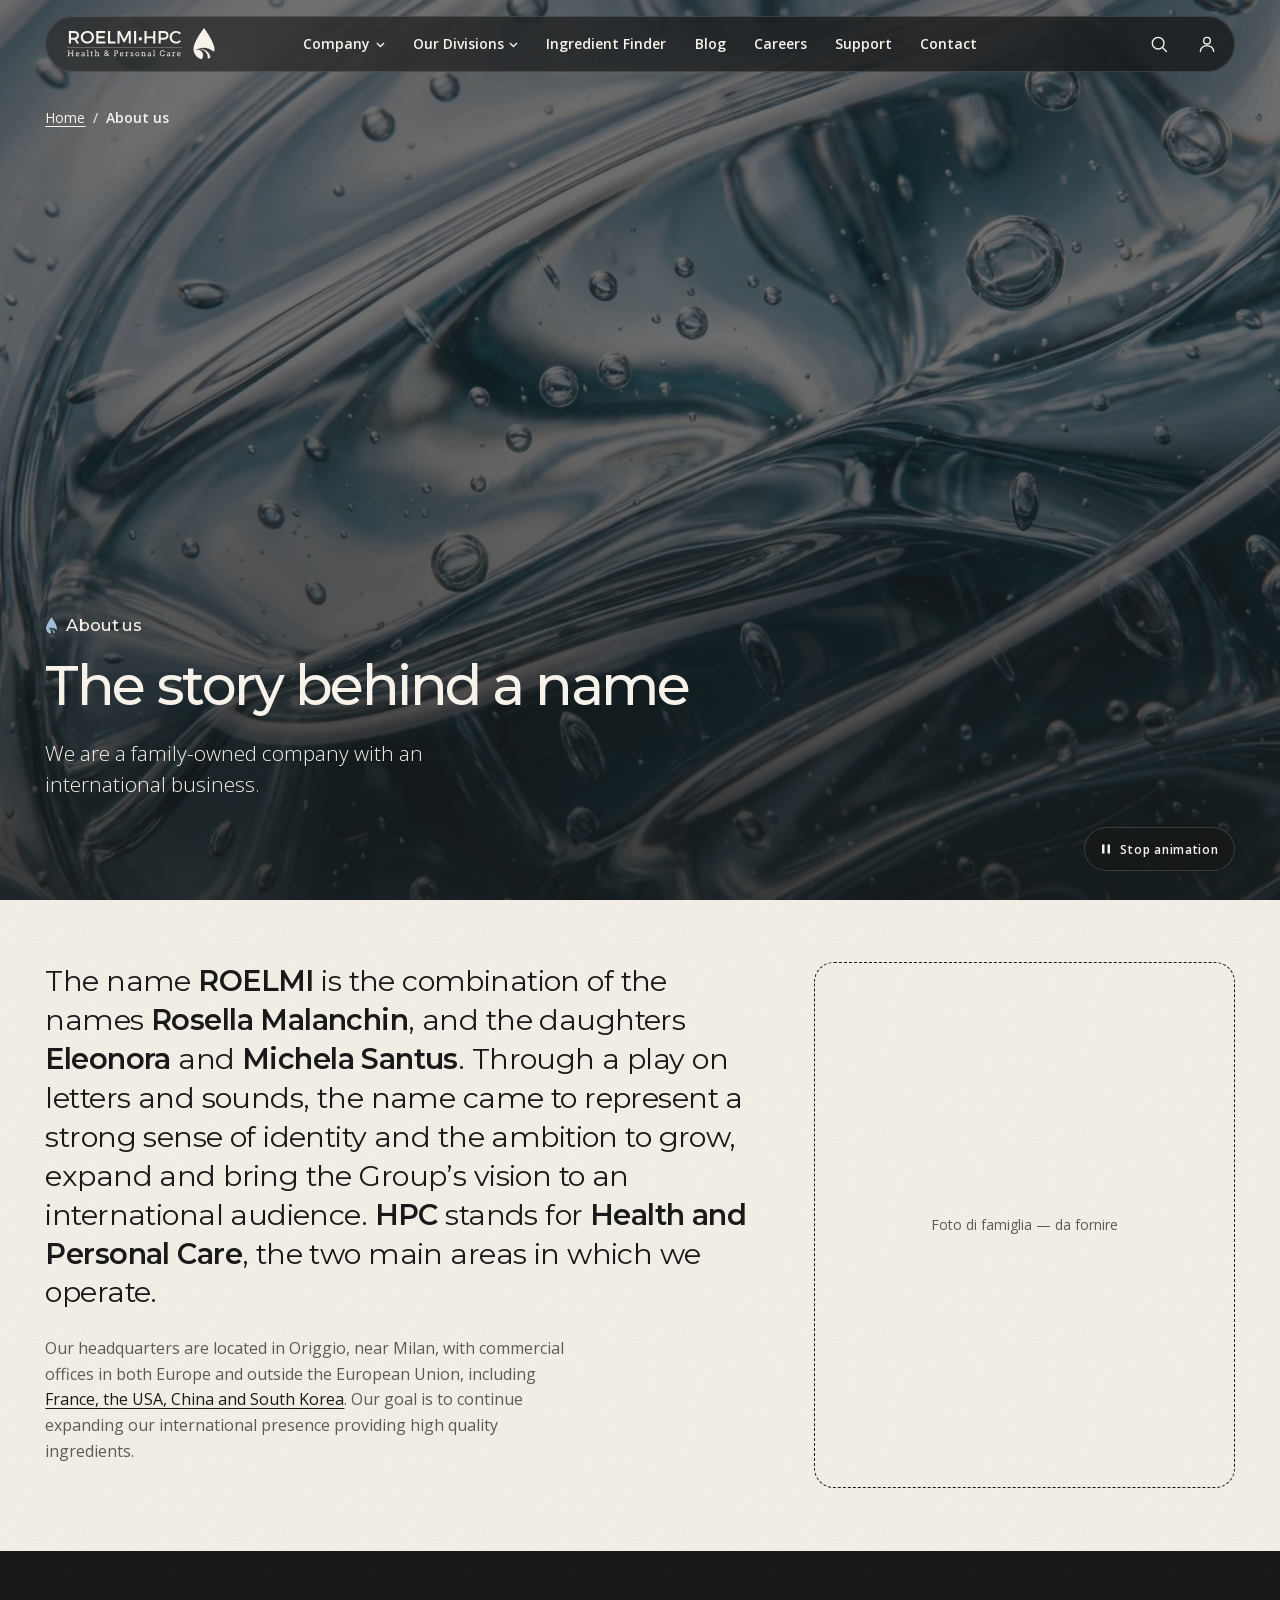
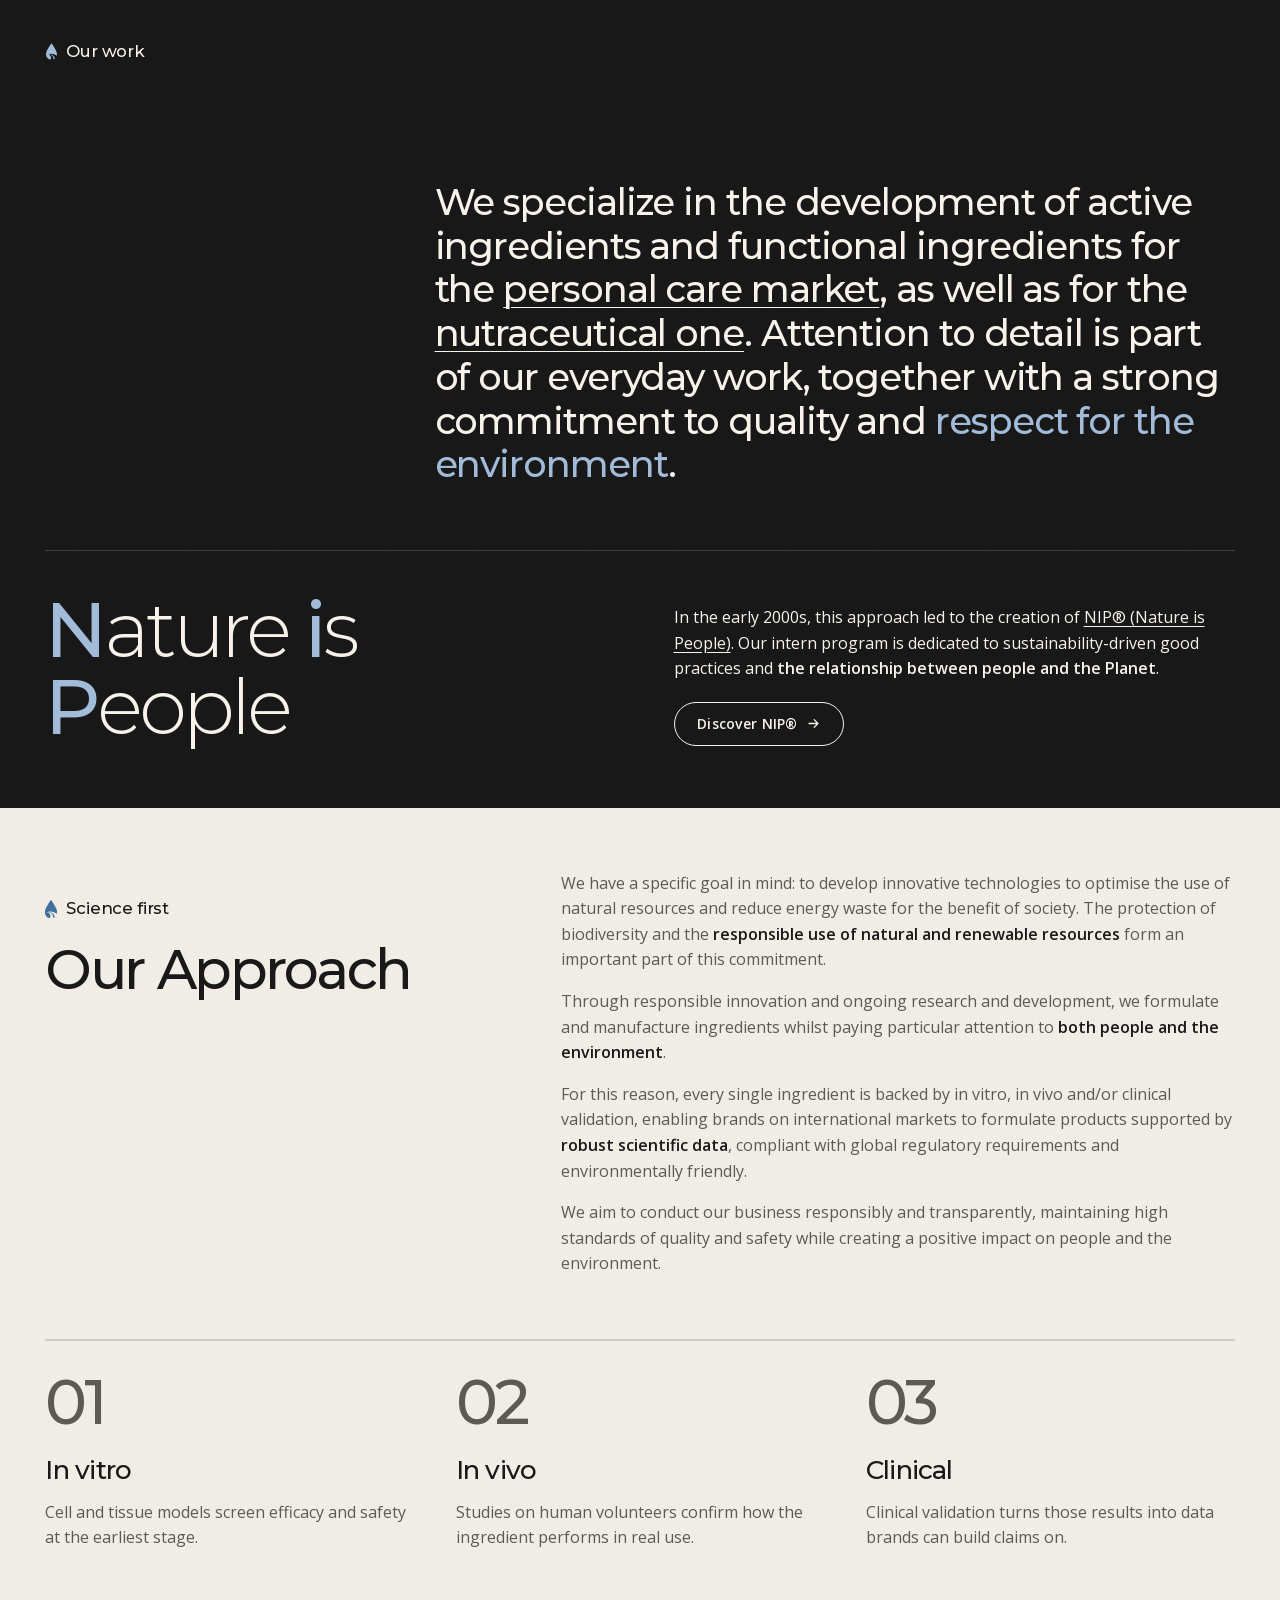
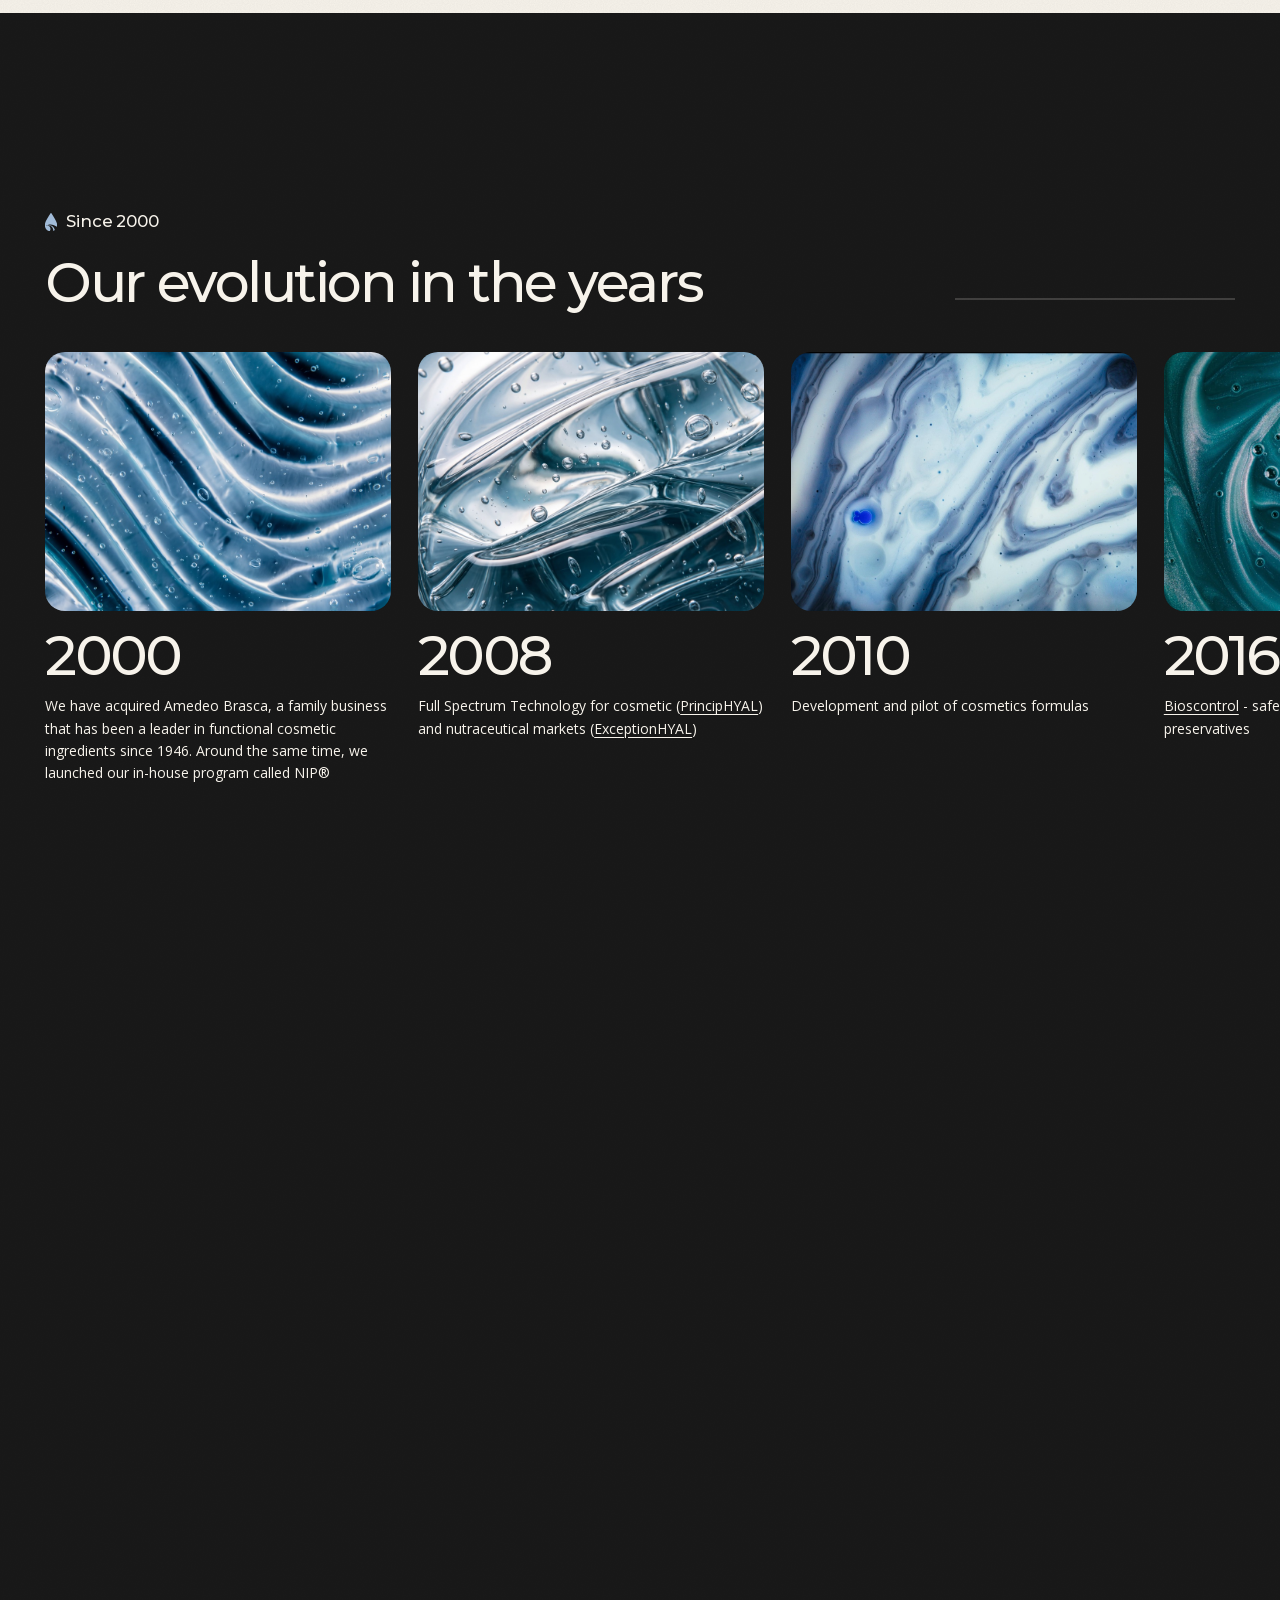
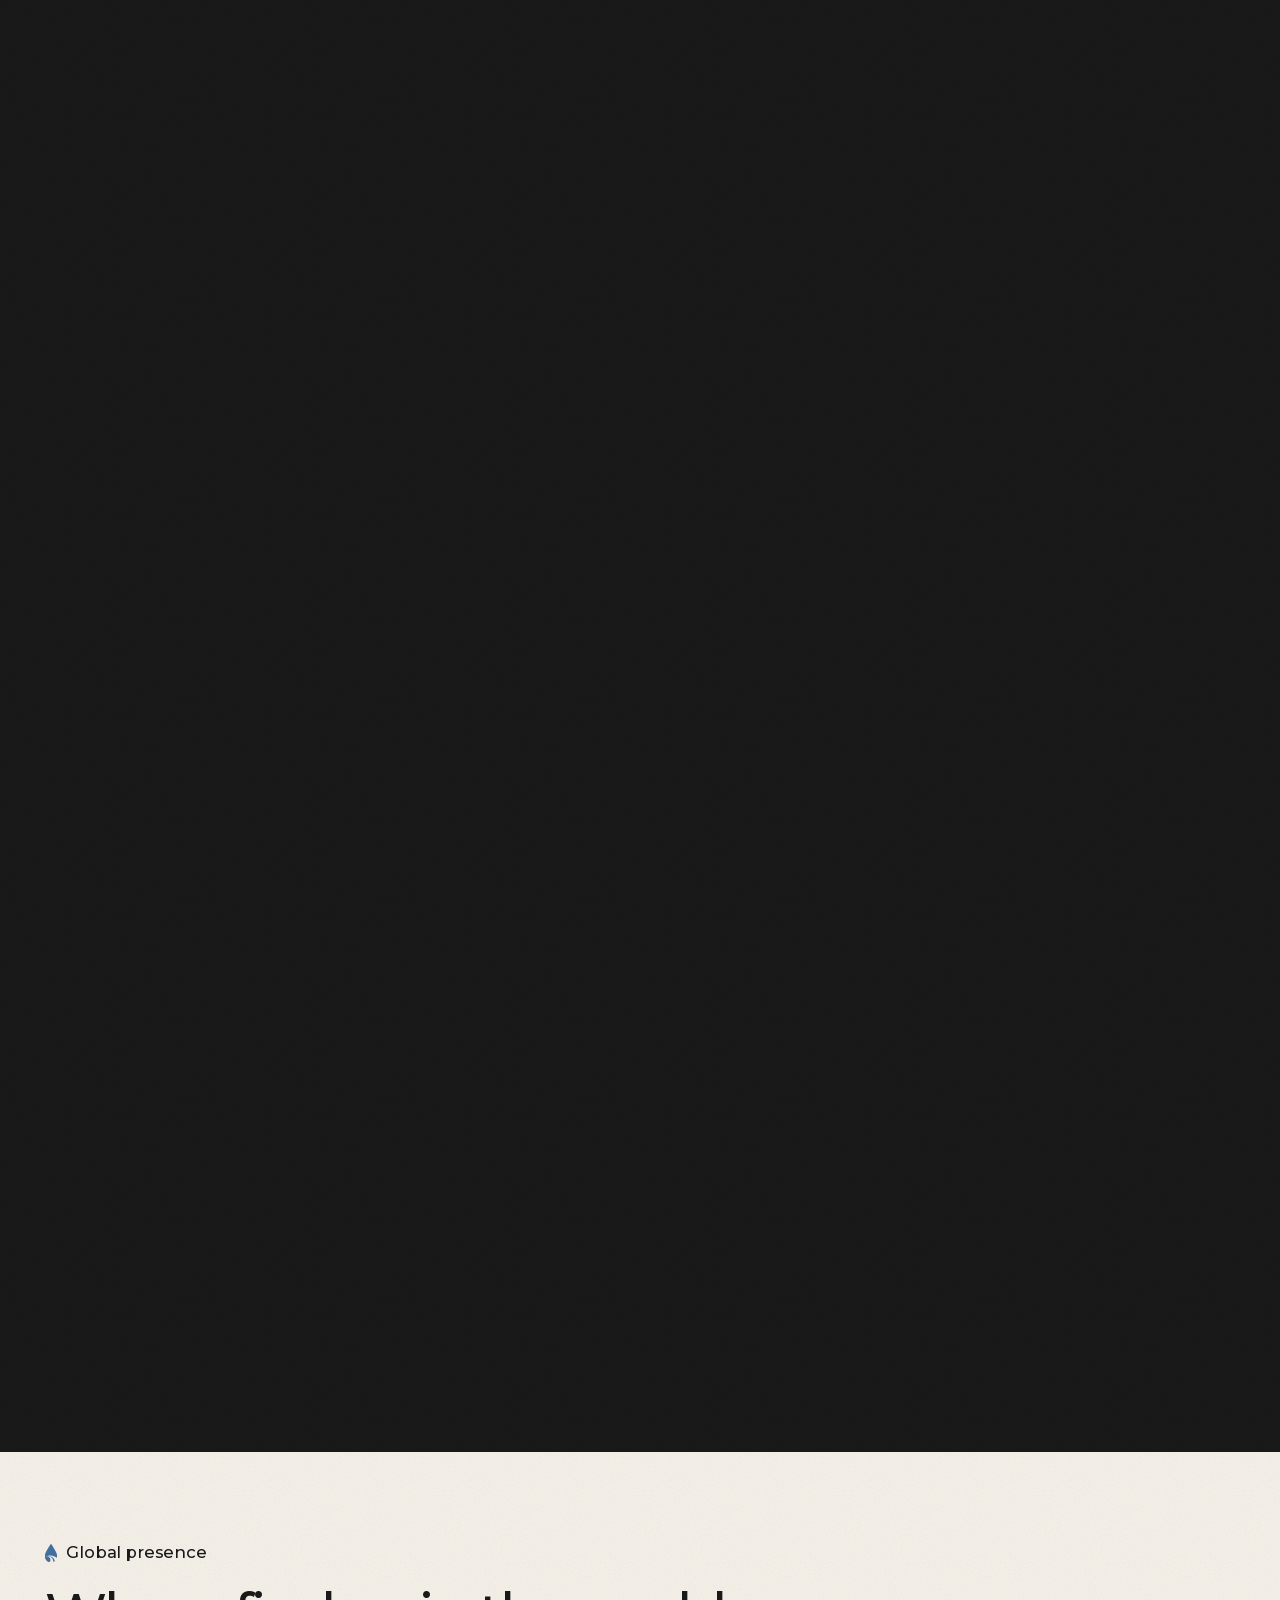
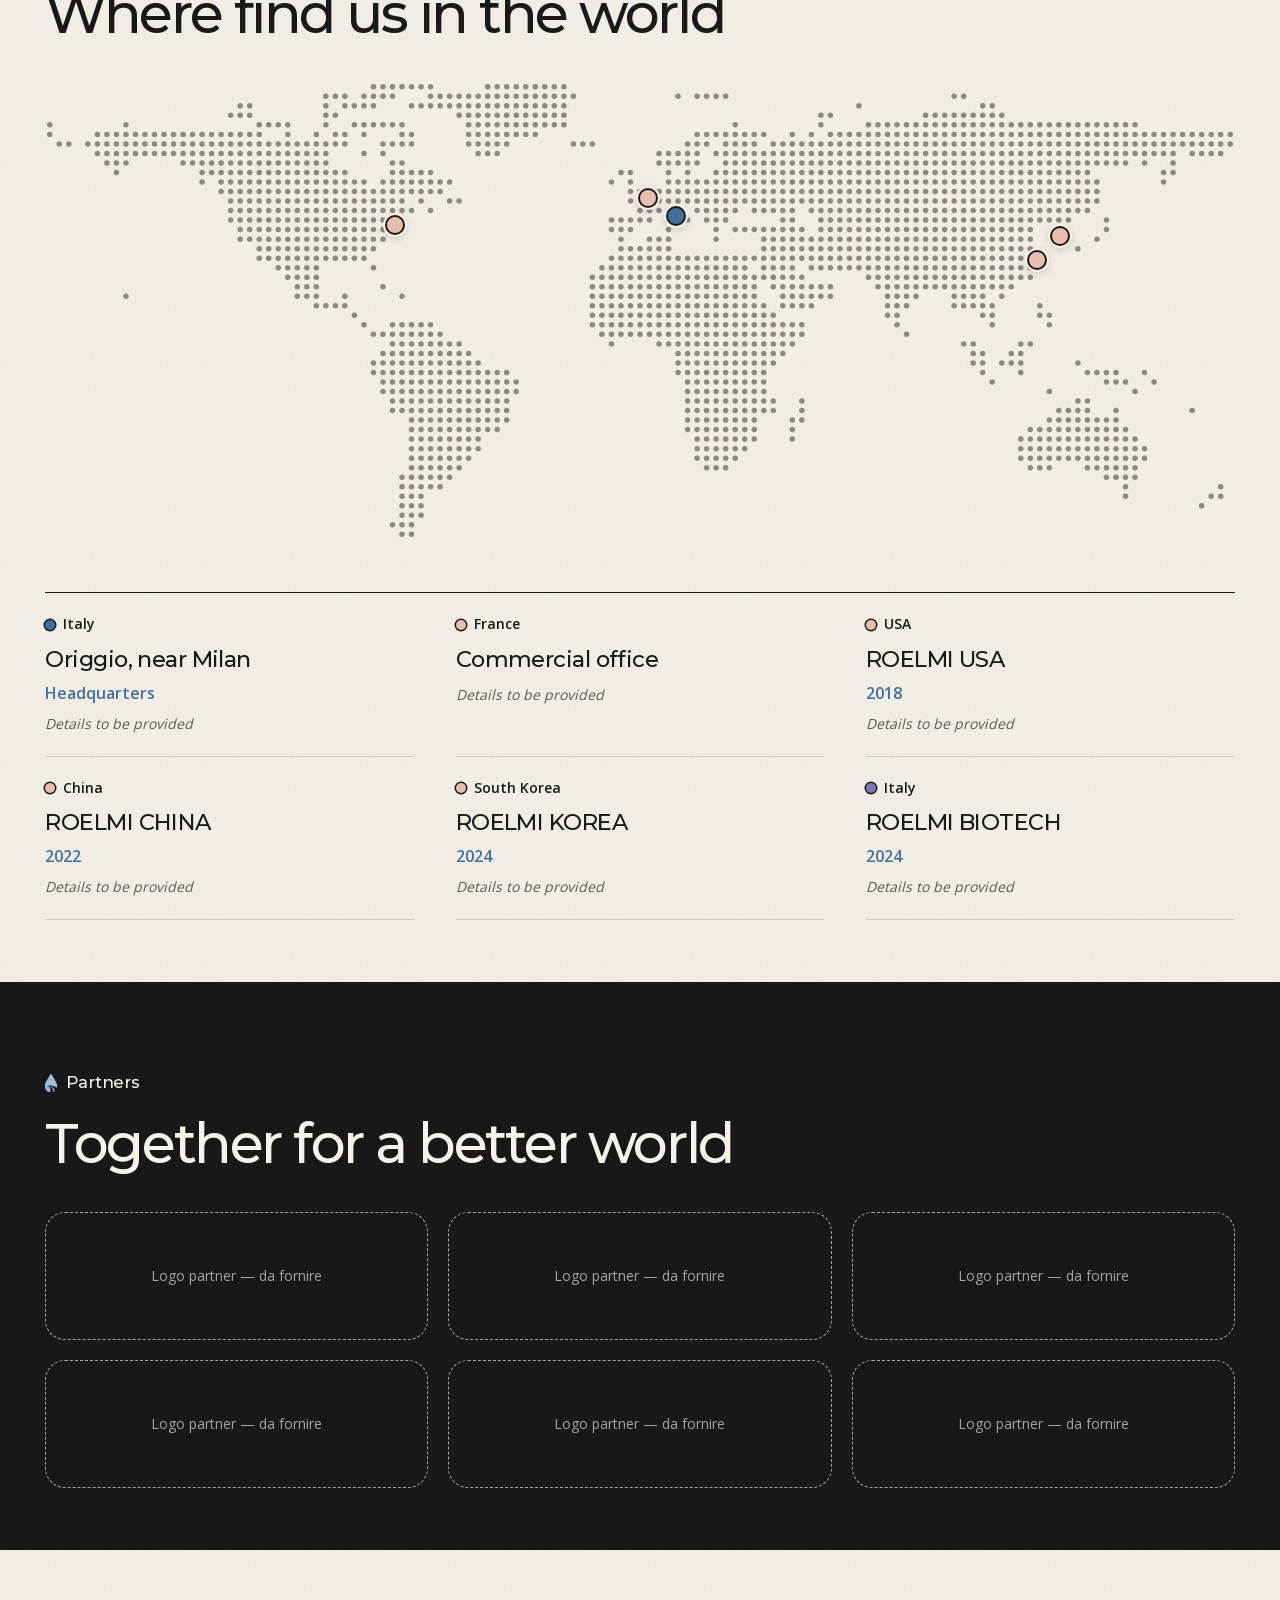
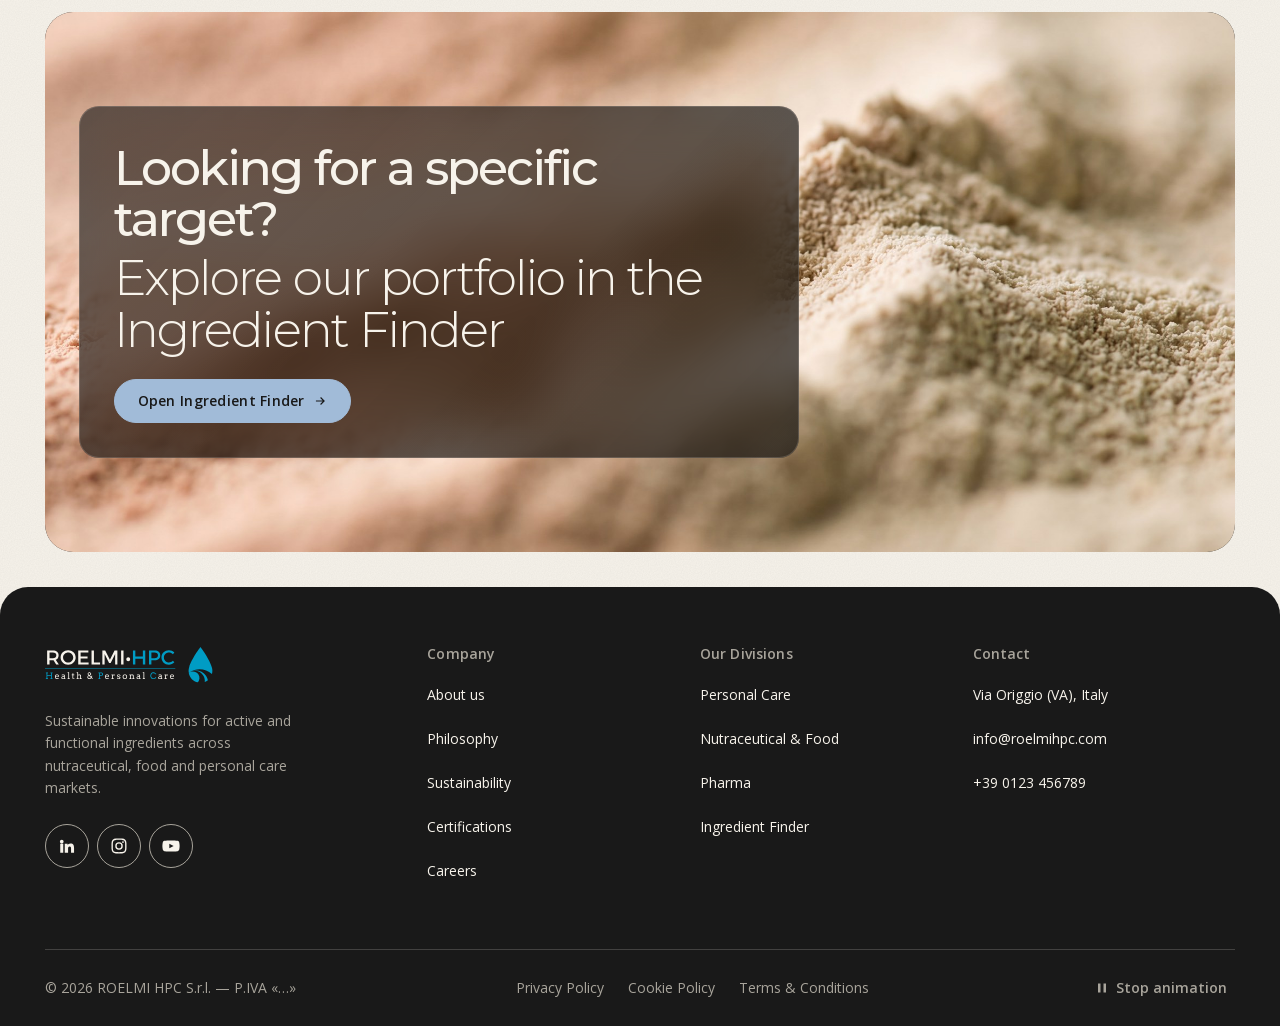
==== commit 8b97364e: "Header: search and account move into the hamburger menu below 1200px Co-Authored-By: Claude Opus 5.5" ====
--- a/about.html
+++ b/about.html
@@ -84,6 +84,13 @@
       </button>
 
       <nav class="main-nav" id="mainNav" aria-label="Main">
+        <!-- Solo nel pannello (sotto i 1200px): ricerca qui e Account in fondo
+             all'elenco, così la pillola resta goccia · menu -->
+        <form class="panel-search pill-field" role="search" action="ingredient-finder.html" method="get">
+          <label class="sr-only" for="panelSearch">Search ingredients</label>
+          <input class="pill-input" id="panelSearch" name="q" type="search" placeholder="Search ingredients…" autocomplete="off">
+          <button class="pill-submit" type="submit">Search</button>
+        </form>
         <ul class="nav-list">
           <li class="nav-item">
             <button class="nav-link nav-trigger" type="button" aria-expanded="false" aria-controls="sub-company">
@@ -118,6 +125,7 @@
           <li class="nav-item"><a class="nav-link" href="#">Careers</a></li>
           <li class="nav-item"><a class="nav-link" href="#">Support</a></li>
           <li class="nav-item"><a class="nav-link" href="#">Contact</a></li>
+          <li class="nav-item nav-item--panel-only"><a class="nav-link" href="#">Account</a></li>
         </ul>
       </nav>
 
--- a/css/header.css
+++ b/css/header.css
@@ -663,12 +663,53 @@
   transform: none;
 }
 
+/* Sotto i 1200px ricerca e account escono dalla pillola (goccia · menu,
+   più equilibrata) e stanno nel pannello: ricerca in cima, Account in
+   fondo all'elenco (.nav-item--panel-only) */
+.site-header.is-panel-mode .header-actions {
+  display: none;
+}
+
+.site-header.is-panel-mode .menu-toggle {
+  margin-left: auto;
+}
+
+.panel-search {
+  display: none;
+}
+
+/* Pannello Ricepaper: campo nei colori del tema chiaro (bottone Ocean con
+   testo Ricepaper 4.69:1, segnaposto grigio 6.2:1) */
+.site-header.is-panel-mode .panel-search {
+  --fg: var(--hard-grey);
+  --bg: var(--ricepaper);
+  --accent: var(--ocean);
+  --fg-muted: var(--muted);
+  display: flex;
+  width: 100%;
+  max-width: 960px;
+  margin: 0 auto 1.5rem;
+  opacity: 0;
+  transform: translate3d(0, 24px, 0);
+  transition: opacity 0.6s var(--ease-out), transform 0.6s var(--ease-out);
+}
+
+.site-header.is-panel-mode .main-nav.is-open .panel-search {
+  opacity: 1;
+  transform: none;
+}
+
+.site-header.is-panel-mode .panel-search :focus-visible {
+  outline-color: var(--hard-grey);
+}
+
 .site-header.is-panel-mode .main-nav.is-open .nav-list > li:nth-child(2) { transition-delay: 0.04s; }
 .site-header.is-panel-mode .main-nav.is-open .nav-list > li:nth-child(3) { transition-delay: 0.08s; }
 .site-header.is-panel-mode .main-nav.is-open .nav-list > li:nth-child(4) { transition-delay: 0.12s; }
 .site-header.is-panel-mode .main-nav.is-open .nav-list > li:nth-child(5) { transition-delay: 0.16s; }
 .site-header.is-panel-mode .main-nav.is-open .nav-list > li:nth-child(6) { transition-delay: 0.20s; }
 .site-header.is-panel-mode .main-nav.is-open .nav-list > li:nth-child(7) { transition-delay: 0.24s; }
+.site-header.is-panel-mode .main-nav.is-open .nav-list > li:nth-child(8) { transition-delay: 0.28s; }
 
 .site-header.is-panel-mode .nav-list > li > .nav-link {
   width: 100%;
--- a/css/presence.css
+++ b/css/presence.css
@@ -145,7 +145,9 @@
 .map-pin--multi[data-show="biotech"]::before    { background: var(--cat-biotech); }
 .map-pin--multi[data-show="production"]::before { background: var(--cat-production); }
 
-/* Onda che pulsa piano (si ferma con Stop animation / reduced-motion) */
+/* Onda che pulsa piano: solo per 5 secondi (2 onde da 2,5s) da quando la
+   mappa entra nello schermo (.is-pulsing, da presence.js), poi si ferma.
+   Ferma anche con Stop animation / reduced-motion */
 .map-pin::after {
   content: "";
   position: absolute;
@@ -155,8 +157,12 @@
   height: 20px;
   border-radius: 50%;
   border: 2px solid var(--cat, var(--ocean));
-  animation: pin-pulse 2.6s var(--ease-out) infinite;
+  opacity: 0;
   pointer-events: none;
+}
+
+.presence-map.is-pulsing .map-pin::after {
+  animation: pin-pulse 2.5s var(--ease-out) 2;
 }
 
 @keyframes pin-pulse {
@@ -164,13 +170,13 @@
   to   { transform: scale(2.6); opacity: 0; }
 }
 
-.motion-paused .map-pin::after {
+.motion-paused .presence-map .map-pin::after {
   animation: none;
   opacity: 0;
 }
 
 @media (prefers-reduced-motion: reduce) {
-  .map-pin::after {
+  .presence-map .map-pin::after {
     animation: none;
     opacity: 0;
   }
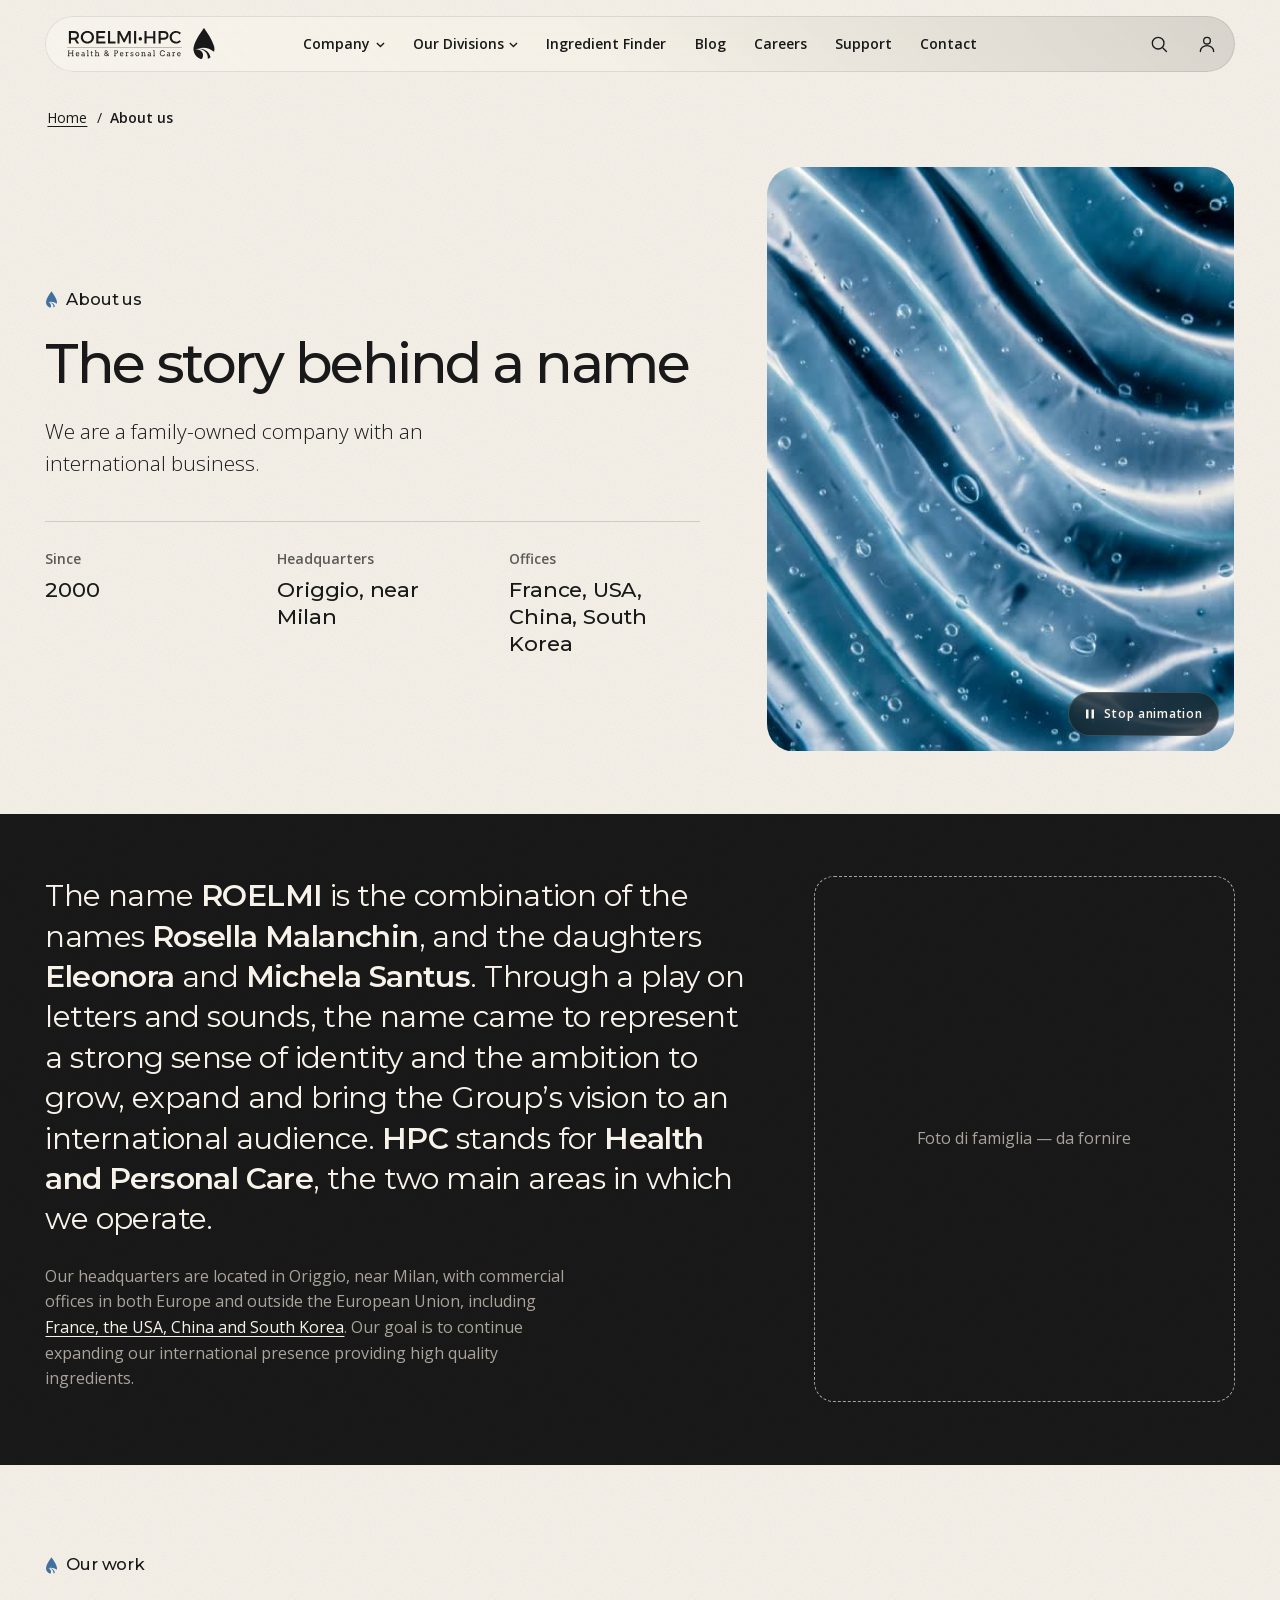
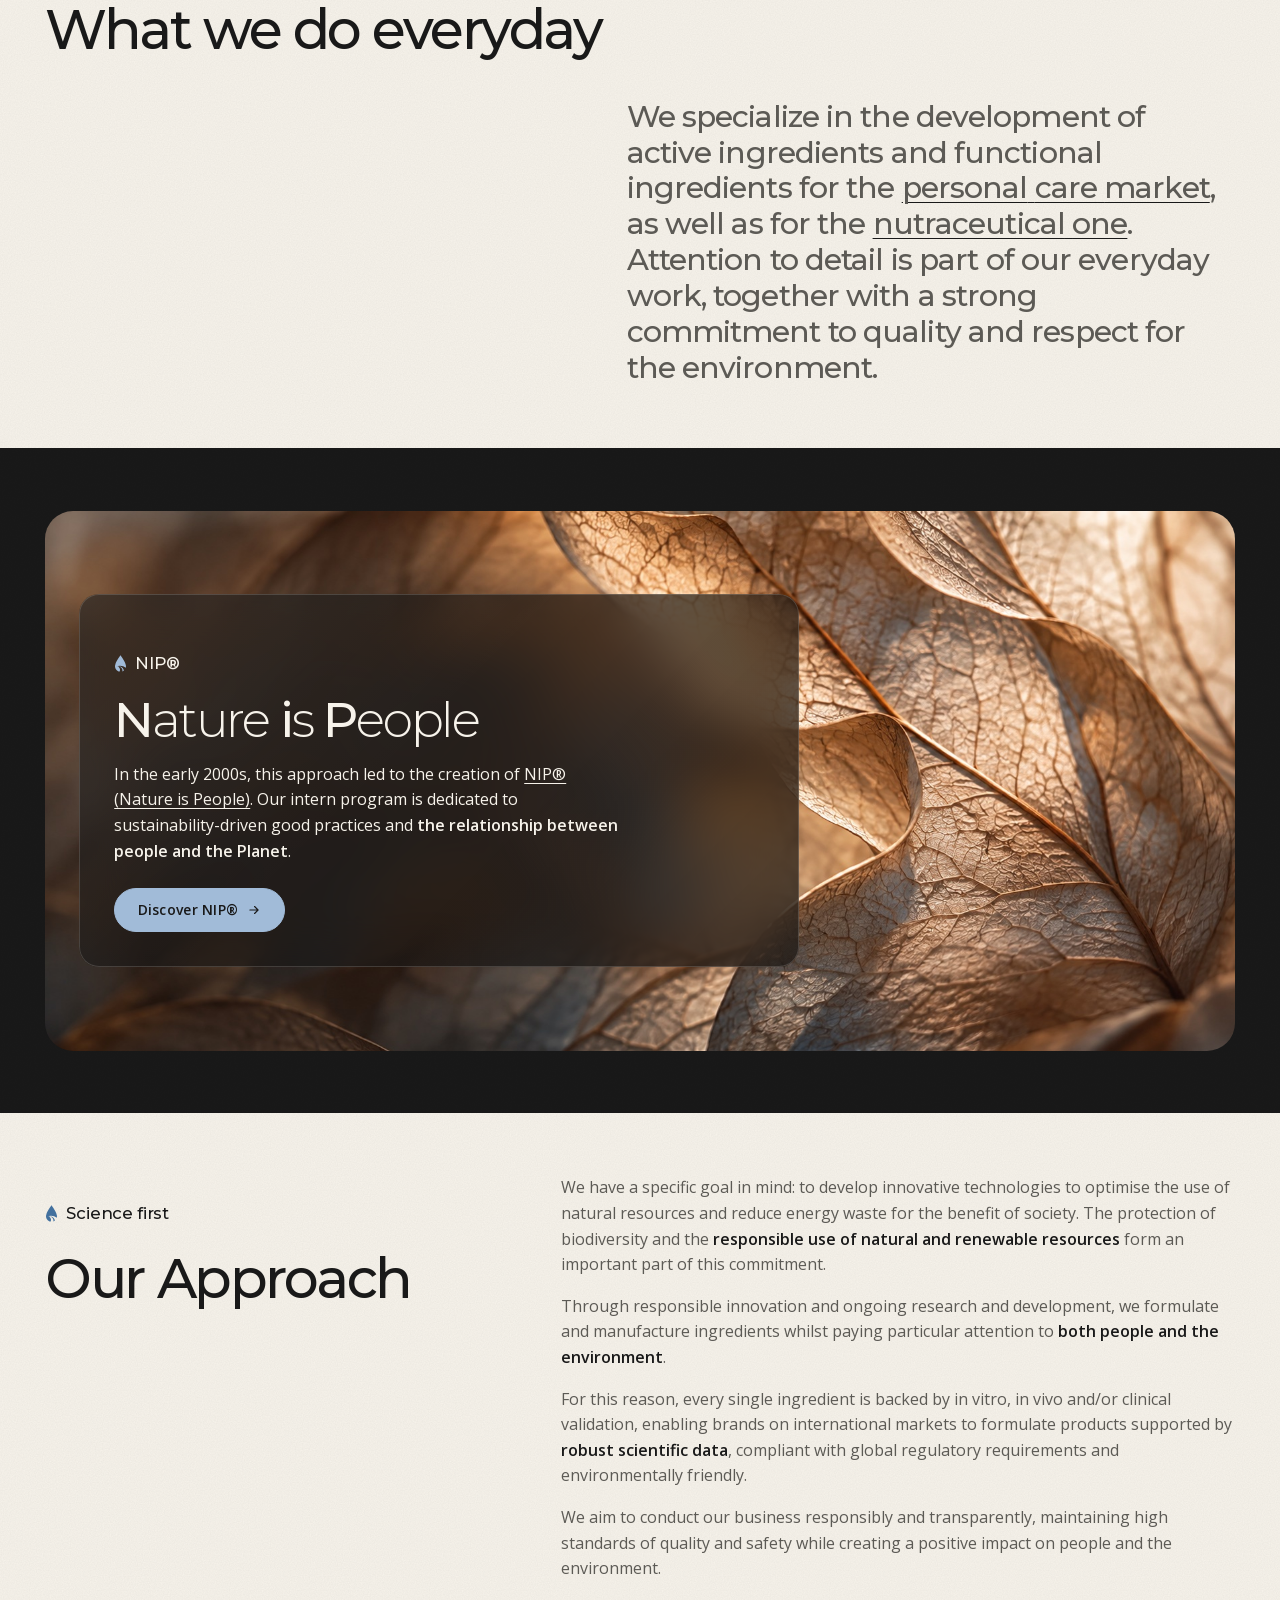
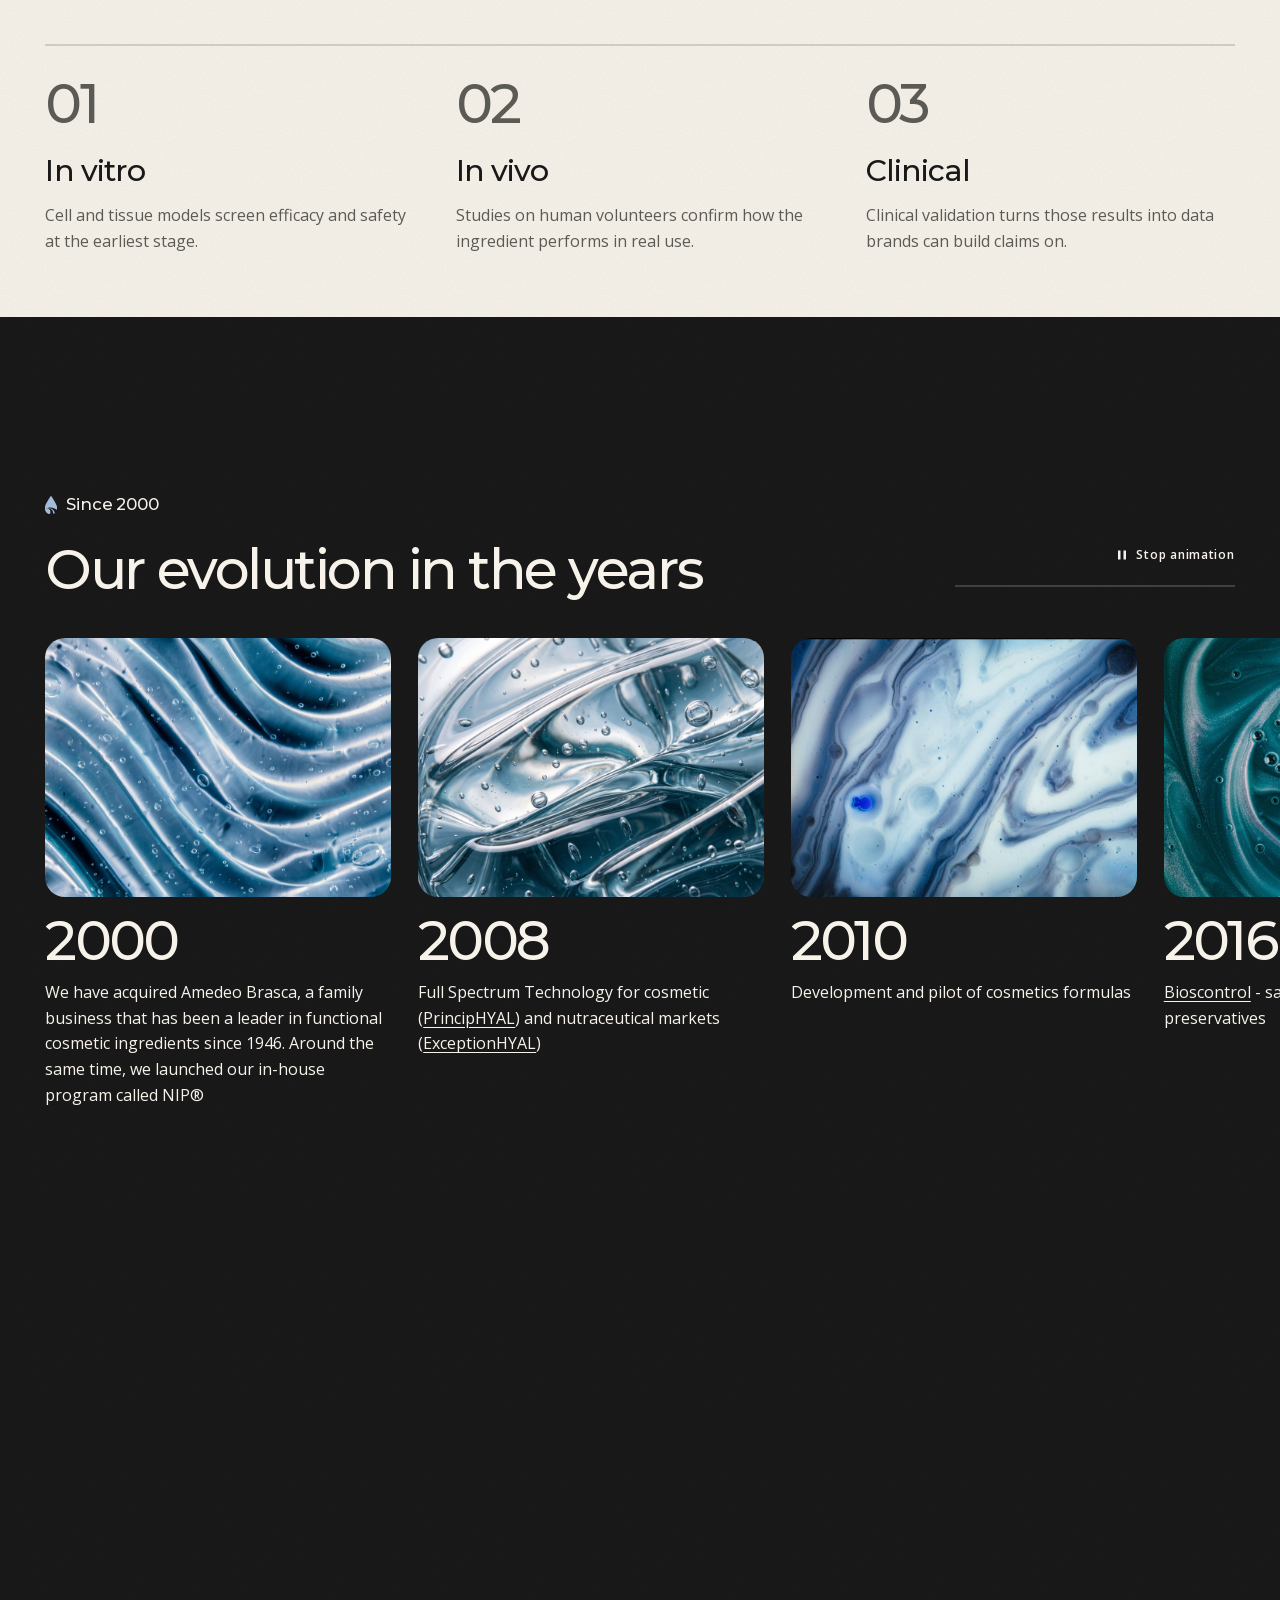
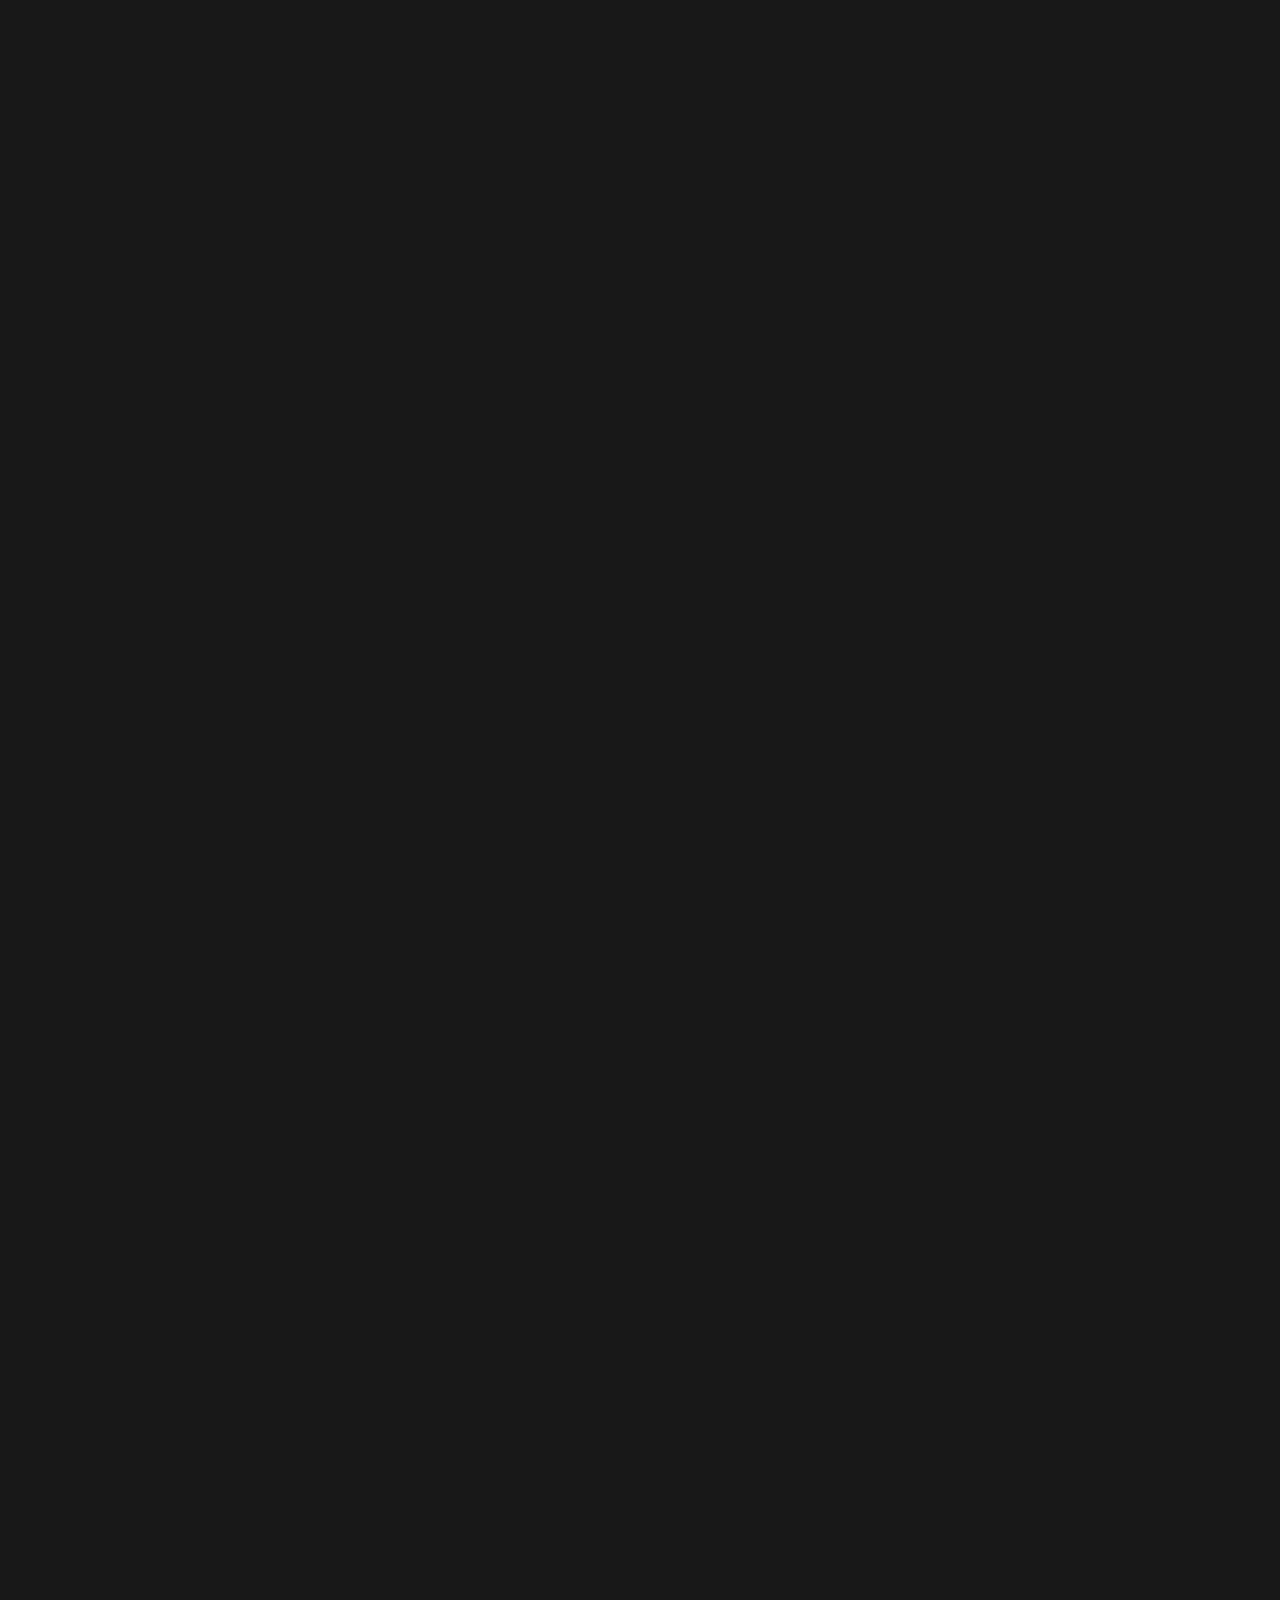
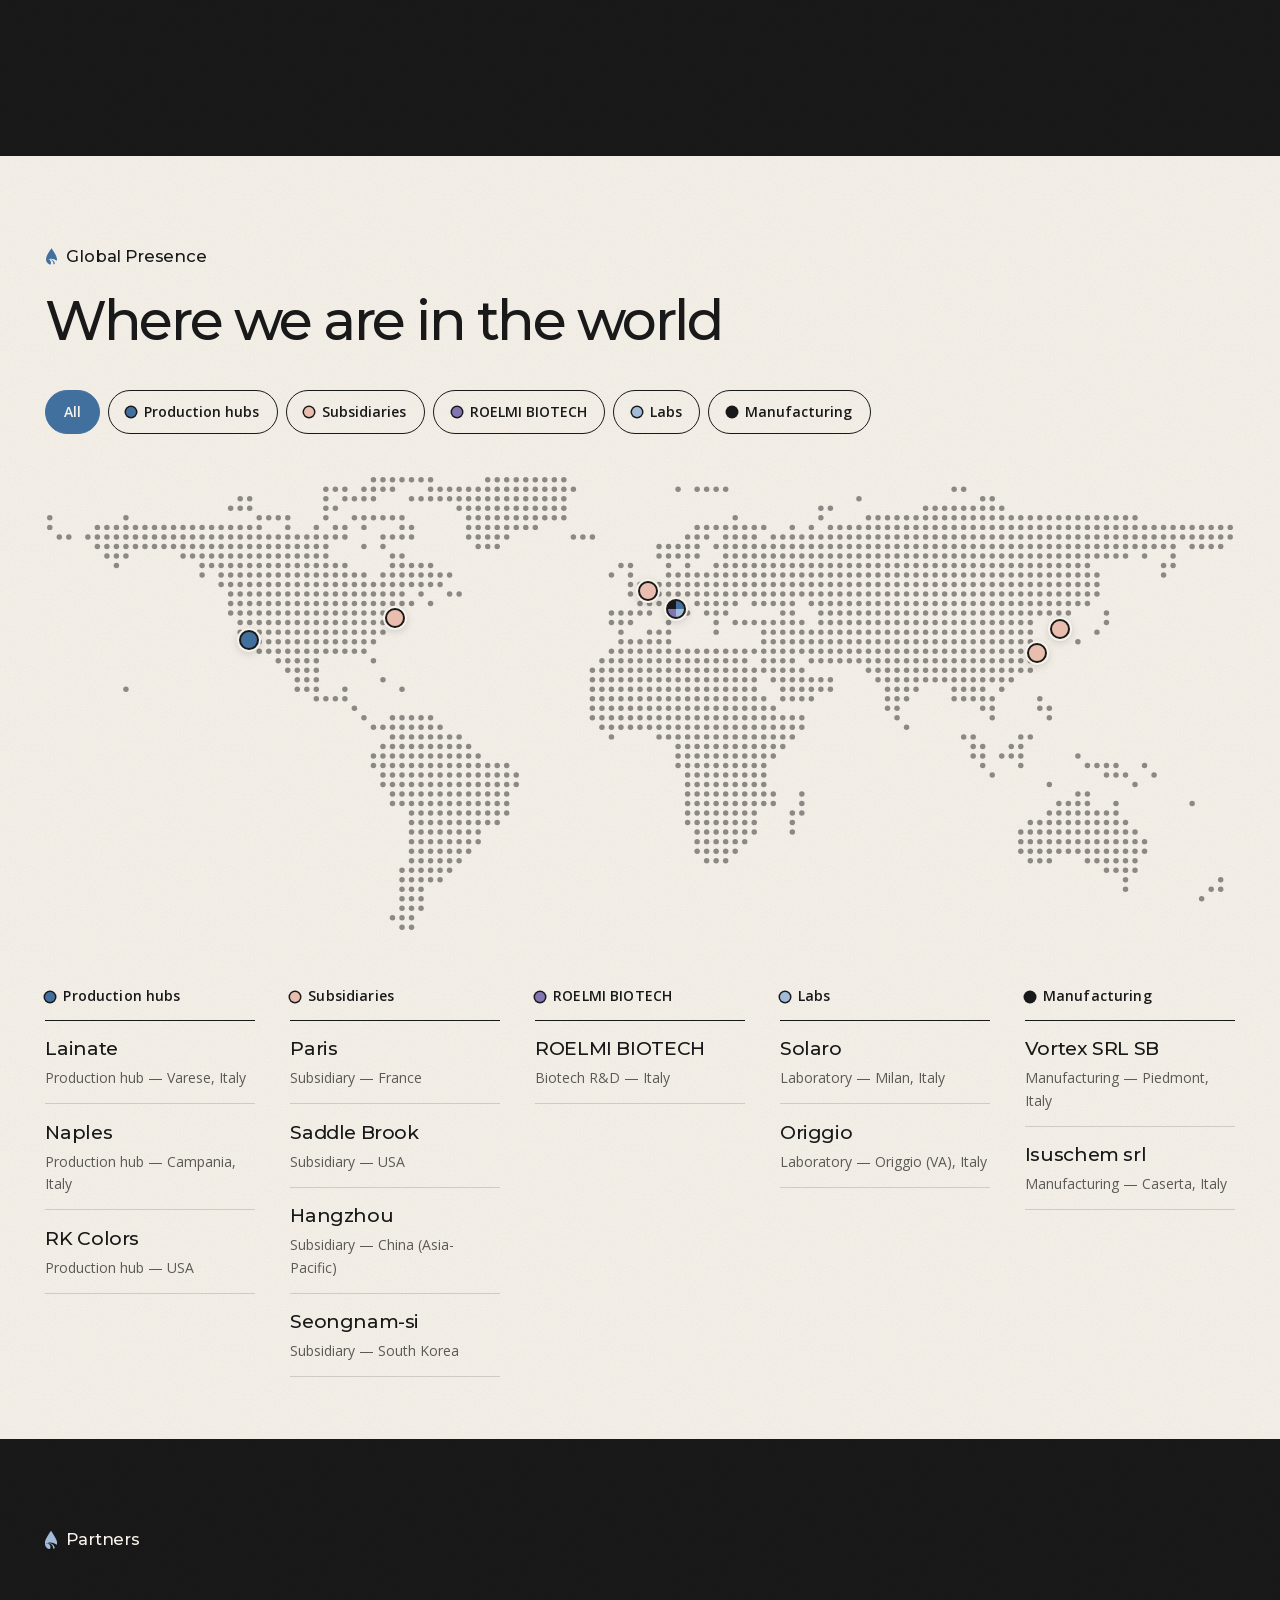
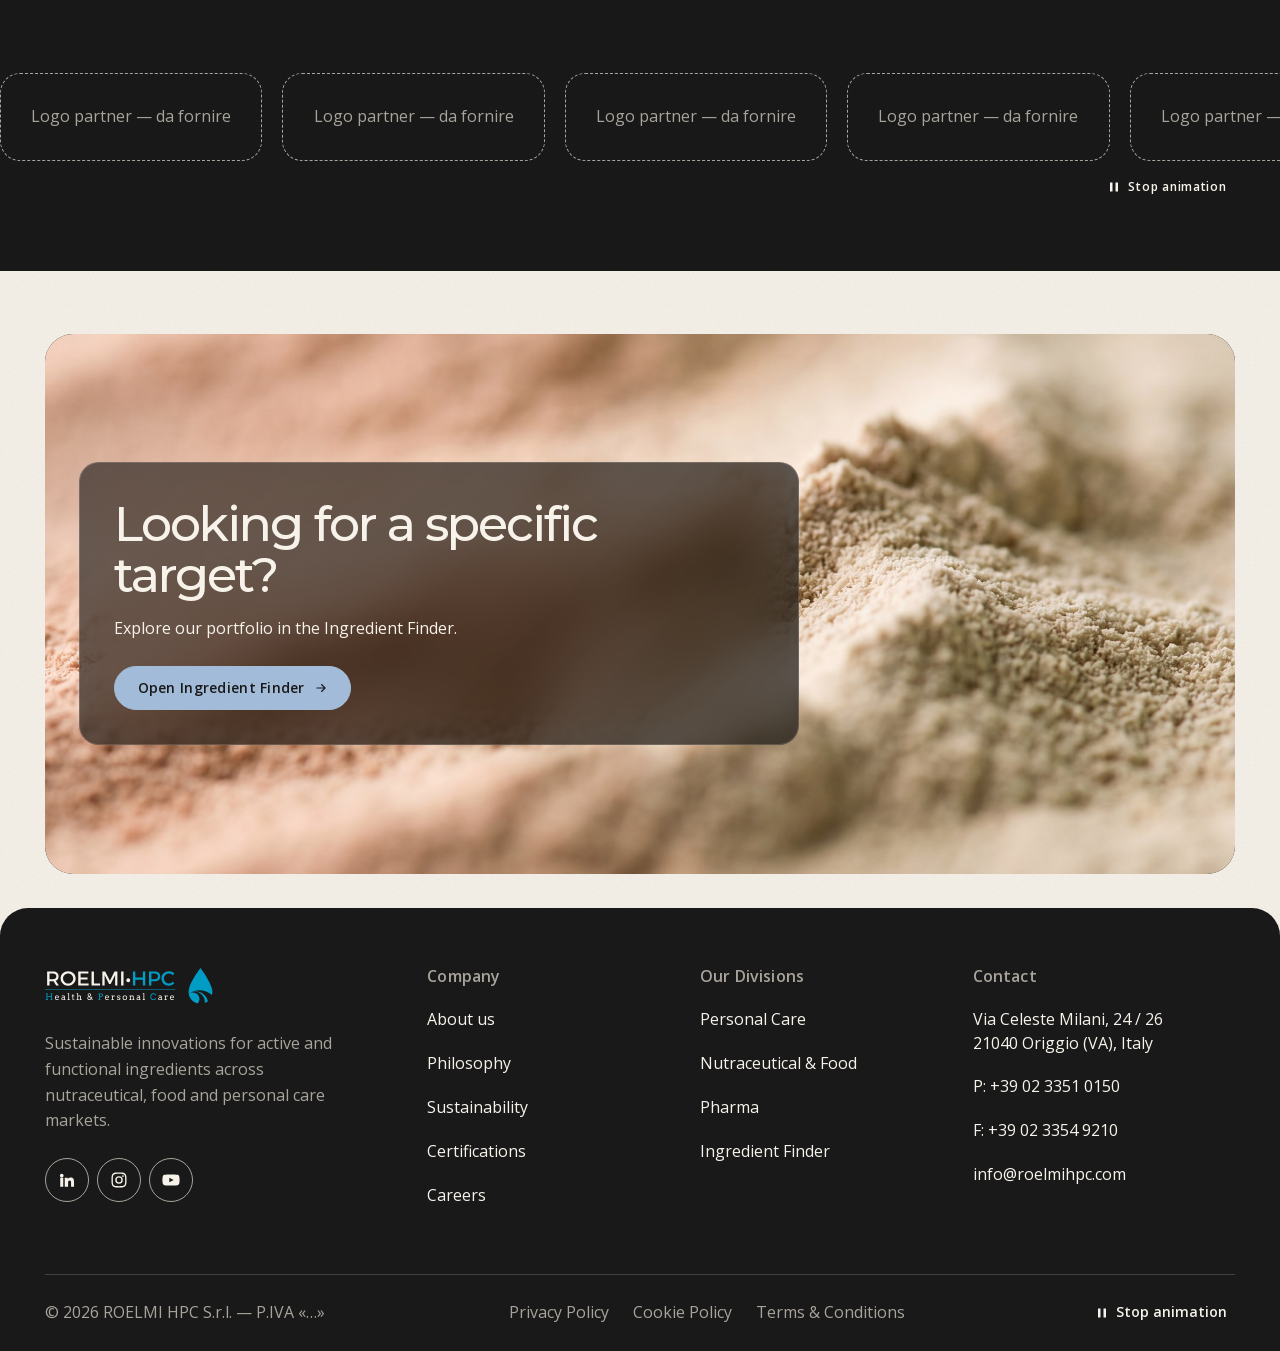
==== commit 150cf60b: "About, NIP and Contact pages; footer contact details; mobile fixes - About: light opening with video" ====
--- a/about.html
+++ b/about.html
@@ -151,14 +151,10 @@
     <span id="top"></span>
 
     <!-- ==================================================================
-         1 · APERTURA (scuro) — video + "RO · EL · MI" che diventa i nomi
-         ================================================================== -->
-    <section class="ab-hero theme-dark" aria-labelledby="ab-title">
-      <div class="ab-hero-media" aria-hidden="true">
-        <video class="ab-video" muted loop playsinline preload="metadata" poster="video/about-poster.jpg" data-src="video/about-loop.mp4"></video>
-        <div class="ab-hero-scrim"></div>
-      </div>
-
+         1 · APERTURA (chiaro) — titolo, frase, tre fatti dell'azienda e video nel riquadro.
+         Niente video né nomi (richiesta del cliente, 26/10/2026)
+         ================================================================== -->
+    <section class="ab-hero theme-light grain" aria-labelledby="ab-title">
       <div class="container ab-hero-inner">
         <nav class="ab-breadcrumb" aria-label="Breadcrumb">
           <ol>
@@ -167,31 +163,48 @@
           </ol>
         </nav>
 
-        <h1 class="ab-title" id="ab-title">
-          <span class="eyebrow">About us</span>
-          <span>The story behind a name</span>
-        </h1>
-
-        <!-- Prima frase del testo del prototipo (il seguito è nella sezione sotto).
-             Tolta l'animazione del nome su richiesta del cliente: "più fine" -->
-        <p class="ab-hero-lead">We are a family-owned company with an international business.</p>
-      </div>
-
-      <button class="motion-toggle ab-motion" type="button" aria-pressed="false" data-motion-toggle>
-        <svg class="ic-stop" viewBox="0 0 12 12" aria-hidden="true" focusable="false"><rect x="2" y="1.5" width="2.5" height="9"/><rect x="7.5" y="1.5" width="2.5" height="9"/></svg>
-        <svg class="ic-play" viewBox="0 0 12 12" aria-hidden="true" focusable="false"><path d="M3 1.5l7 4.5-7 4.5z"/></svg>
-        <span data-motion-label>Stop animation</span>
-      </button>
-    </section>
-
-    <!-- ==================================================================
-         2 · LA STORIA (chiaro) — famiglia e sede
-         ================================================================== -->
-    <section class="ab-story section theme-light grain" aria-label="Our story">
+        <div class="ab-hero-grid">
+          <div class="ab-hero-text">
+            <h1 class="ab-title" id="ab-title">
+              <span class="eyebrow">About us</span>
+              <span>The story behind a name</span>
+            </h1>
+
+            <!-- Prima frase del testo del prototipo (il seguito è nella sezione sotto) -->
+            <p class="ab-hero-lead">We are a family-owned company with an international business.</p>
+
+            <!-- Tre fatti già presenti nella pagina (timeline, sedi) -->
+            <ul class="ab-facts">
+              <li><span class="ab-fact-k">Since</span> <span class="ab-fact-v">2000</span></li>
+              <li><span class="ab-fact-k">Headquarters</span> <span class="ab-fact-v">Origgio, near Milan</span></li>
+              <li><span class="ab-fact-k">Offices</span> <span class="ab-fact-v">France, USA, China, South Korea</span></li>
+            </ul>
+          </div>
+
+          <!-- Video decorativo nel riquadro (hero-home-mobile di SITO 2, in loop), senza testo sopra.
+               Si ripete senza fine: il suo Stop animation sta nell'angolo -->
+          <div class="ab-hero-media">
+            <figure class="ab-hero-frame" aria-hidden="true">
+              <video class="ab-video" muted loop playsinline preload="metadata" poster="video/hero-home-poster-mobile.jpg" data-src="video/hero-home-mobile.mp4"></video>
+            </figure>
+            <button class="motion-toggle ab-motion" type="button" aria-pressed="false" data-motion-toggle>
+              <svg class="ic-stop" viewBox="0 0 12 12" aria-hidden="true" focusable="false"><rect x="2" y="1.5" width="2.5" height="9"/><rect x="7.5" y="1.5" width="2.5" height="9"/></svg>
+              <svg class="ic-play" viewBox="0 0 12 12" aria-hidden="true" focusable="false"><path d="M3 1.5l7 4.5-7 4.5z"/></svg>
+              <span data-motion-label>Stop animation</span>
+            </button>
+          </div>
+        </div>
+      </div>
+    </section>
+
+    <!-- ==================================================================
+         2 · LA STORIA (scuro) — famiglia e sede
+         ================================================================== -->
+    <section class="ab-story section theme-dark grain" aria-label="Our story">
       <div class="container ab-story-grid">
         <div class="ab-story-text">
           <p class="ab-lead" data-reveal>The name <strong>ROELMI</strong> is the combination of the names <strong>Rosella Malanchin</strong>, and the daughters <strong>Eleonora</strong> and <strong>Michela Santus</strong>. Through a play on letters and sounds, the name came to represent a strong sense of identity and the ambition to grow, expand and bring the Group’s vision to an international audience. <strong>HPC</strong> stands for <strong>Health and Personal Care</strong>, the two main areas in which we operate.</p>
-          <p class="ab-text" data-reveal>Our headquarters are located in Origgio, near Milan, with commercial offices in both Europe and outside the European Union, including <a href="#world">France, the USA, China and South Korea</a>. Our goal is to continue expanding our international presence providing high quality ingredients.</p>
+          <p class="ab-text" data-reveal>Our headquarters are located in Origgio, near Milan, with commercial offices in both Europe and outside the European Union, including <a href="#presence">France, the USA, China and South Korea</a>. Our goal is to continue expanding our international presence providing high quality ingredients.</p>
         </div>
         <figure class="ab-photo" data-reveal>
           <div class="ab-photo-placeholder">Foto di famiglia — da fornire</div>
@@ -200,22 +213,38 @@
     </section>
 
     <!-- ==================================================================
-         3 · WHAT WE DO EVERYDAY + NIP® (scuro)
-         ================================================================== -->
-    <section class="ab-what section theme-dark grain" aria-labelledby="ab-what-title" data-force-field-host>
-      <canvas class="section-field" aria-hidden="true" data-force-field='{"color":[0.259,0.439,0.62],"gridReveal":"both","gridOpacity":0.12,"gridRevealStrength":0.7,"gridRevealRadius":320,"gridFade":0.85,"lineWidth":0.022,"hoverGlow":0.18,"hoverRadius":420,"hoverCharge":0.45,"flashSpeed":0.3,"flashIntensity":0.05,"edgeGlow":0,"rippleSpeed":0.32,"rippleDuration":2.6,"rippleIntensity":0.06,"impactRadius":0.12,"refraction":14,"bloom":0.6,"grain":0.08,"smoothing":0.08}'></canvas>
+         3 · WHAT WE DO EVERYDAY (chiaro)
+         ================================================================== -->
+    <section class="ab-what section theme-light grain" aria-labelledby="ab-what-title">
       <div class="container">
         <h2 class="ab-section-title" id="ab-what-title">
           <span class="eyebrow" data-reveal>Our work</span>
           <span data-reveal data-reveal-delay="0.1">What we do everyday</span>
         </h2>
         <p class="ab-statement" data-reveal>We specialize in the development of active ingredients and functional ingredients for the <a href="#">personal care market</a>, as well as for the <a href="#">nutraceutical one</a>. Attention to detail is part of our everyday work, together with a strong commitment to quality and <strong>respect for the environment</strong>.</p>
-
-        <div class="ab-nip" data-reveal>
-          <p class="ab-nip-word" aria-hidden="true"><b>N</b>ature <b>i</b>s <b>P</b>eople</p>
-          <div class="ab-nip-text">
-            <p>In the early 2000s, this approach led to the creation of <a href="#">NIP® (Nature is People)</a>. Our intern program is dedicated to sustainability-driven good practices and <strong>the relationship between people and the Planet</strong>.</p>
-            <a class="btn btn--outline" href="#">Discover NIP®</a>
+      </div>
+    </section>
+
+    <!-- ==================================================================
+         3b · NIP® (scuro) — sezione a sé (in SITO 1 era un riquadro dentro
+         What we do). Riquadro texture + vetro scuro come in home
+         ================================================================== -->
+    <section class="ab-nip-sec section theme-dark grain" aria-labelledby="ab-nip-title" data-force-field-host>
+      <canvas class="section-field" aria-hidden="true" data-force-field='{"color":[0.259,0.439,0.62],"gridReveal":"both","gridOpacity":0.12,"gridRevealStrength":0.7,"gridRevealRadius":320,"gridFade":0.85,"lineWidth":0.022,"hoverGlow":0.18,"hoverRadius":420,"hoverCharge":0.45,"flashSpeed":0.3,"flashIntensity":0.05,"edgeGlow":0,"rippleSpeed":0.32,"rippleDuration":2.6,"rippleIntensity":0.06,"impactRadius":0.12,"refraction":14,"bloom":0.6,"grain":0.08,"smoothing":0.08}'></canvas>
+      <!-- Riquadro come la NIP della home, con la stessa texture (texture-18) +
+           vetro scuro con titolo, testo e bottone. Vetro scuro = texture libera -->
+      <div class="container">
+        <div class="cta-box ab-nip-box theme-dark">
+          <div class="cta-box-bg" aria-hidden="true">
+            <img src="images/nip/texture-18.jpg" alt="" loading="lazy" decoding="async">
+          </div>
+          <div class="cta-box-glass glass" data-reveal>
+            <h2 class="cta-box-title" id="ab-nip-title">
+              <span class="eyebrow">NIP®</span>
+              <span class="ab-nip-word"><b>N</b>ature <b>i</b>s <b>P</b>eople</span>
+            </h2>
+            <p class="cta-box-text">In the early 2000s, this approach led to the creation of <a href="#">NIP® (Nature is People)</a>. Our intern program is dedicated to sustainability-driven good practices and <strong>the relationship between people and the Planet</strong>.</p>
+            <div class="cta-box-actions"><a class="btn btn--solid" href="#">Discover NIP®</a></div>
           </div>
         </div>
       </div>
@@ -273,7 +302,16 @@
             <span class="eyebrow">Since 2000</span>
             <span>Our evolution in the years</span>
           </h2>
-          <div class="ab-tl-progress" aria-hidden="true"><span></span></div>
+          <!-- A destra del titolo: Stop animation (gli anni scorrono di lato
+               con lo scroll) sopra la barra di avanzamento -->
+          <div class="ab-tl-tools">
+            <button class="motion-toggle ab-tl-motion" type="button" aria-pressed="false" data-motion-toggle>
+              <svg class="ic-stop" viewBox="0 0 12 12" aria-hidden="true" focusable="false"><rect x="2" y="1.5" width="2.5" height="9"/><rect x="7.5" y="1.5" width="2.5" height="9"/></svg>
+              <svg class="ic-play" viewBox="0 0 12 12" aria-hidden="true" focusable="false"><path d="M3 1.5l7 4.5-7 4.5z"/></svg>
+              <span data-motion-label>Stop animation</span>
+            </button>
+            <div class="ab-tl-progress" aria-hidden="true"><span></span></div>
+          </div>
         </div>
         <div class="ab-tl-viewport">
           <ol class="ab-tl-track">
@@ -328,62 +366,89 @@
     </section>
 
     <!-- ==================================================================
-         6 · WHERE FIND US IN THE WORLD (chiaro) — mappa a puntini + sedi
-         ================================================================== -->
-    <section class="ab-world presence section theme-light grain" id="world" aria-labelledby="ab-world-title">
+         6 · GLOBAL PRESENCE (chiaro) — identica alla home, anche su telefono
+         (filtri, mappa, elenco a tendine, scheda della sede)
+         ================================================================== -->
+    <section class="presence section theme-light grain" id="presence" aria-labelledby="presence-title">
       <div class="container">
-        <h2 class="ab-section-title" id="ab-world-title">
-          <span class="eyebrow" data-reveal>Global presence</span>
-          <span data-reveal data-reveal-delay="0.1">Where find us in the world</span>
+        <h2 class="presence-title" id="presence-title">
+          <span class="eyebrow" data-reveal>Global Presence</span>
+          <span data-reveal data-reveal-delay="0.1">Where we are in the world</span>
         </h2>
 
-        <div class="presence-map ab-map" aria-hidden="true" data-reveal>
-          <img src="images/presence/world-dots.svg" alt="" loading="lazy" decoding="async">
-          <span class="map-pin cat--site" style="left: 53%; top: 28.5%;"><span class="map-pin-hit"></span><span class="map-pin-label">Origgio, near Milan</span></span>
-          <span class="map-pin cat--branch" style="left: 50.64%; top: 24.74%;"><span class="map-pin-hit"></span><span class="map-pin-label">Commercial office</span></span>
-          <span class="map-pin cat--branch" style="left: 29.42%; top: 30.35%;"><span class="map-pin-hit"></span><span class="map-pin-label">ROELMI USA</span></span>
-          <span class="map-pin cat--branch" style="left: 83.38%; top: 37.85%;"><span class="map-pin-hit"></span><span class="map-pin-label">ROELMI CHINA</span></span>
-          <span class="map-pin cat--branch" style="left: 85.31%; top: 32.83%;"><span class="map-pin-hit"></span><span class="map-pin-label">ROELMI KOREA</span></span>
-        </div>
-
-        <ul class="ab-sites">
-          <li class="ab-site">
-            <p class="ab-site-country"><span class="cat-dot cat--site" aria-hidden="true"></span>Italy</p>
-            <h3 class="ab-site-name">Origgio, near Milan</h3>
-            <p class="ab-site-extra">Headquarters</p>
-            <p class="ab-site-details">Details to be provided</p>
-          </li>
-          <li class="ab-site">
-            <p class="ab-site-country"><span class="cat-dot cat--branch" aria-hidden="true"></span>France</p>
-            <h3 class="ab-site-name">Commercial office</h3>
-            
-            <p class="ab-site-details">Details to be provided</p>
-          </li>
-          <li class="ab-site">
-            <p class="ab-site-country"><span class="cat-dot cat--branch" aria-hidden="true"></span>USA</p>
-            <h3 class="ab-site-name">ROELMI USA</h3>
-            <p class="ab-site-extra">2018</p>
-            <p class="ab-site-details">Details to be provided</p>
-          </li>
-          <li class="ab-site">
-            <p class="ab-site-country"><span class="cat-dot cat--branch" aria-hidden="true"></span>China</p>
-            <h3 class="ab-site-name">ROELMI CHINA</h3>
-            <p class="ab-site-extra">2022</p>
-            <p class="ab-site-details">Details to be provided</p>
-          </li>
-          <li class="ab-site">
-            <p class="ab-site-country"><span class="cat-dot cat--branch" aria-hidden="true"></span>South Korea</p>
-            <h3 class="ab-site-name">ROELMI KOREA</h3>
-            <p class="ab-site-extra">2024</p>
-            <p class="ab-site-details">Details to be provided</p>
-          </li>
-          <li class="ab-site">
-            <p class="ab-site-country"><span class="cat-dot cat--biotech" aria-hidden="true"></span>Italy</p>
-            <h3 class="ab-site-name">ROELMI BIOTECH</h3>
-            <p class="ab-site-extra">2024</p>
-            <p class="ab-site-details">Details to be provided</p>
-          </li>
-        </ul>
+        <div class="presence-filters" role="group" aria-label="Filter locations">
+          <button class="filter-pill" type="button" data-filter="all" aria-pressed="true">All</button>
+          <button class="filter-pill" type="button" data-filter="site" aria-pressed="false"><span class="cat-dot cat--site" aria-hidden="true"></span>Production hubs</button>
+          <button class="filter-pill" type="button" data-filter="branch" aria-pressed="false"><span class="cat-dot cat--branch" aria-hidden="true"></span>Subsidiaries</button>
+          <button class="filter-pill" type="button" data-filter="biotech" aria-pressed="false"><span class="cat-dot cat--biotech" aria-hidden="true"></span>ROELMI BIOTECH</button>
+          <button class="filter-pill" type="button" data-filter="lab" aria-pressed="false"><span class="cat-dot cat--lab" aria-hidden="true"></span>Labs</button>
+          <button class="filter-pill" type="button" data-filter="production" aria-pressed="false"><span class="cat-dot cat--production" aria-hidden="true"></span>Manufacturing</button>
+        </div>
+        <p class="presence-status sr-only" aria-live="polite"></p>
+
+        <div class="presence-stage" data-reveal>
+          <!-- Mappa: decorativa, le stesse informazioni sono nell'elenco sotto -->
+          <div class="presence-map" aria-hidden="true">
+            <img src="images/presence/world-dots.svg" alt="" loading="lazy" decoding="async">
+            <span class="map-pin map-pin--multi" data-group="italy" data-types="site lab biotech production" style="left: 53%; top: 28.5%;"><span class="map-pin-hit"></span><span class="map-pin-label">Italy</span></span>
+            <span class="map-pin cat--branch" data-group="paris" data-types="branch" style="left: 50.64%; top: 24.74%;"><span class="map-pin-hit"></span><span class="map-pin-label">Paris</span></span>
+            <span class="map-pin cat--site" data-group="la" data-types="site" style="left: 17.16%; top: 35.18%;"><span class="map-pin-hit"></span><span class="map-pin-label">RK Colors</span></span>
+            <span class="map-pin cat--branch" data-group="nj" data-types="branch" style="left: 29.42%; top: 30.35%;"><span class="map-pin-hit"></span><span class="map-pin-label">Saddle Brook</span></span>
+            <span class="map-pin cat--branch" data-group="hz" data-types="branch" style="left: 83.38%; top: 37.85%;"><span class="map-pin-hit"></span><span class="map-pin-label">Hangzhou</span></span>
+            <span class="map-pin cat--branch" data-group="kr" data-types="branch" style="left: 85.31%; top: 32.83%;"><span class="map-pin-hit"></span><span class="map-pin-label">Seongnam-si</span></span>
+          </div>
+
+          <!-- Scheda della sede (si apre dall'elenco o dalla mappa) -->
+          <div class="site-card" id="siteCard" role="dialog" aria-modal="false" aria-labelledby="siteCardTitle" hidden>
+            <button class="site-card-close" type="button" aria-label="Close">
+              <svg viewBox="0 0 24 24" aria-hidden="true" focusable="false"><path d="M6 6l12 12M18 6L6 18"/></svg>
+            </button>
+            <p class="site-card-type"><span class="cat-dot" aria-hidden="true"></span><span class="site-card-type-text"></span></p>
+            <h3 class="site-card-title" id="siteCardTitle" tabindex="-1"></h3>
+            <p class="site-card-desc"></p>
+            <ul class="site-card-list"></ul>
+          </div>
+        </div>
+
+        <div class="presence-list">
+          <details class="presence-group" data-type="site" open>
+            <summary><h3><span class="cat-dot cat--site" aria-hidden="true"></span>Production hubs</h3></summary>
+            <ul>
+              <li><button class="site-btn" type="button" data-group="italy" aria-controls="siteCard" aria-expanded="false"><span class="site-name">Lainate</span><span class="site-sub">Production hub — Varese, Italy</span></button><p class="site-desc" hidden>Production plant dedicated to the development and manufacture of active ingredients for personal care.</p></li>
+              <li><button class="site-btn" type="button" data-group="italy" aria-controls="siteCard" aria-expanded="false"><span class="site-name">Naples</span><span class="site-sub">Production hub — Campania, Italy</span></button><p class="site-desc" hidden>Production site in southern Italy, dedicated to processing naturally derived ingredients and marine bioactives.</p></li>
+              <li><button class="site-btn" type="button" data-group="la" aria-controls="siteCard" aria-expanded="false"><span class="site-name">RK Colors</span><span class="site-sub">Production hub — USA</span></button><p class="site-desc" hidden>US plant dedicated to the development and manufacture of functionalised pigments and active make-up ingredients.</p></li>
+            </ul>
+          </details>
+          <details class="presence-group" data-type="branch" open>
+            <summary><h3><span class="cat-dot cat--branch" aria-hidden="true"></span>Subsidiaries</h3></summary>
+            <ul>
+              <li><button class="site-btn" type="button" data-group="paris" aria-controls="siteCard" aria-expanded="false"><span class="site-name">Paris</span><span class="site-sub">Subsidiary — France</span></button><p class="site-desc" hidden>ROELMI HPC France SARL — 32, rue de l'Arcade, 75008 Paris, France.</p></li>
+              <li><button class="site-btn" type="button" data-group="nj" aria-controls="siteCard" aria-expanded="false"><span class="site-name">Saddle Brook</span><span class="site-sub">Subsidiary — USA</span></button><p class="site-desc" hidden>ROELMI HPC USA, LLC — 250 Pehle Avenue, Suite 200, Saddle Brook, New Jersey 07663, USA.</p></li>
+              <li><button class="site-btn" type="button" data-group="hz" aria-controls="siteCard" aria-expanded="false"><span class="site-name">Hangzhou</span><span class="site-sub">Subsidiary — China (Asia-Pacific)</span></button><p class="site-desc" hidden>Hangzhou ROELMI HPC Biotech Co., Ltd — Room 505, Building 4, No. 199 Shimin Street, Shangcheng District, Hangzhou, Zhejiang, China.</p></li>
+              <li><button class="site-btn" type="button" data-group="kr" aria-controls="siteCard" aria-expanded="false"><span class="site-name">Seongnam-si</span><span class="site-sub">Subsidiary — South Korea</span></button><p class="site-desc" hidden>ROELMI HPC Korea Ltd. — 918 &amp; 919, 9F, 36 Hwangsaeul-ro 200beon-gil, Bundang-gu, Seongnam-si, Gyeonggi-do, South Korea (13595).</p></li>
+            </ul>
+          </details>
+          <details class="presence-group" data-type="biotech" open>
+            <summary><h3><span class="cat-dot cat--biotech" aria-hidden="true"></span>ROELMI BIOTECH</h3></summary>
+            <ul>
+              <li><button class="site-btn" type="button" data-group="italy" aria-controls="siteCard" aria-expanded="false"><span class="site-name">ROELMI BIOTECH</span><span class="site-sub">Biotech R&amp;D — Italy</span></button><p class="site-desc" hidden>Hub dedicated to the research and development of biotech solutions, fermentation-derived ingredients and advanced probiotics. Via Roberto Lepetit 34, 21040 Gerenzano (VA), Italy.</p></li>
+            </ul>
+          </details>
+          <details class="presence-group" data-type="lab" open>
+            <summary><h3><span class="cat-dot cat--lab" aria-hidden="true"></span>Labs</h3></summary>
+            <ul>
+              <li><button class="site-btn" type="button" data-group="italy" aria-controls="siteCard" aria-expanded="false"><span class="site-name">Solaro</span><span class="site-sub">Laboratory — Milan, Italy</span></button><p class="site-desc" hidden>Laboratory dedicated to the analysis and processing of active raw materials for the nutraceutical and food markets.</p></li>
+              <li><button class="site-btn" type="button" data-group="italy" aria-controls="siteCard" aria-expanded="false"><span class="site-name">Origgio</span><span class="site-sub">Laboratory — Origgio (VA), Italy</span></button><p class="site-desc" hidden>ROELMI HPC — Via Celeste Milani 224, 21040 Origgio (VA), Italy.</p></li>
+            </ul>
+          </details>
+          <details class="presence-group" data-type="production" open>
+            <summary><h3><span class="cat-dot cat--production" aria-hidden="true"></span>Manufacturing</h3></summary>
+            <ul>
+              <li><button class="site-btn" type="button" data-group="italy" aria-controls="siteCard" aria-expanded="false"><span class="site-name">Vortex SRL SB</span><span class="site-sub">Manufacturing — Piedmont, Italy</span></button><p class="site-desc" hidden>Vortex SRL SB — Manufacturing site in Piedmont, Italy.</p></li>
+              <li><button class="site-btn" type="button" data-group="italy" aria-controls="siteCard" aria-expanded="false"><span class="site-name">Isuschem srl</span><span class="site-sub">Manufacturing — Caserta, Italy</span></button><p class="site-desc" hidden>Isuschem srl — Via Thomas Alva Edison, 81100 Caserta (CE), Italy.</p></li>
+            </ul>
+          </details>
+        </div>
       </div>
     </section>
 
@@ -397,14 +462,36 @@
           <span class="eyebrow" data-reveal>Partners</span>
           <span data-reveal data-reveal-delay="0.1">Together for a better world</span>
         </h2>
-        <ul class="ab-logos">
-          <li class="ab-logo">Logo partner — da fornire</li>
-          <li class="ab-logo">Logo partner — da fornire</li>
-          <li class="ab-logo">Logo partner — da fornire</li>
-          <li class="ab-logo">Logo partner — da fornire</li>
-          <li class="ab-logo">Logo partner — da fornire</li>
-          <li class="ab-logo">Logo partner — da fornire</li>
-        </ul>
+      </div>
+      <!-- Loghi che scorrono come le certificazioni in home: la seconda copia
+           serve solo allo scorrimento continuo. Si ferma al passaggio del
+           mouse e con Stop animation; con reduced-motion vanno a capo -->
+      <div class="ab-partners-band" data-reveal>
+        <div class="ab-partners-track">
+          <ul class="ab-logos" aria-label="Partners">
+            <li class="ab-logo">Logo partner — da fornire</li>
+            <li class="ab-logo">Logo partner — da fornire</li>
+            <li class="ab-logo">Logo partner — da fornire</li>
+            <li class="ab-logo">Logo partner — da fornire</li>
+            <li class="ab-logo">Logo partner — da fornire</li>
+            <li class="ab-logo">Logo partner — da fornire</li>
+          </ul>
+          <ul class="ab-logos" aria-hidden="true">
+            <li class="ab-logo">Logo partner — da fornire</li>
+            <li class="ab-logo">Logo partner — da fornire</li>
+            <li class="ab-logo">Logo partner — da fornire</li>
+            <li class="ab-logo">Logo partner — da fornire</li>
+            <li class="ab-logo">Logo partner — da fornire</li>
+            <li class="ab-logo">Logo partner — da fornire</li>
+          </ul>
+        </div>
+      </div>
+      <div class="container ab-partners-controls">
+        <button class="motion-toggle ab-partners-motion" type="button" aria-pressed="false" data-motion-toggle>
+          <svg class="ic-stop" viewBox="0 0 12 12" aria-hidden="true" focusable="false"><rect x="2" y="1.5" width="2.5" height="9"/><rect x="7.5" y="1.5" width="2.5" height="9"/></svg>
+          <svg class="ic-play" viewBox="0 0 12 12" aria-hidden="true" focusable="false"><path d="M3 1.5l7 4.5-7 4.5z"/></svg>
+          <span data-motion-label>Stop animation</span>
+        </button>
       </div>
     </section>
 
@@ -420,8 +507,9 @@
             <img src="images/finder/texture-13.jpg" alt="" loading="lazy" decoding="async">
           </div>
           <div class="cta-box-glass glass" data-reveal>
-            <h2 class="cta-box-title" id="ab-close-title">Looking for a specific target? <span>Explore our portfolio in the Ingredient Finder</span></h2>
-            <div class="cta-box-actions"><a class="btn btn--solid" href="ingredient-finder.html">Open Ingredient Finder <svg viewBox="0 0 24 24" aria-hidden="true" focusable="false"><path d="M5 12h14M13 6l6 6-6 6"/></svg></a></div>
+            <h2 class="cta-box-title" id="ab-close-title">Looking for a specific target?</h2>
+            <p class="cta-box-text">Explore our portfolio in the Ingredient Finder.</p>
+            <div class="cta-box-actions"><a class="btn btn--solid" href="ingredient-finder.html">Open Ingredient Finder</a></div>
           </div>
         </div>
       </div>
@@ -473,9 +561,10 @@
         <div class="ft-col ft-col--contact">
           <h2 class="ft-h" id="ft-contact">Contact</h2>
           <ul>
-            <li><span>Via Origgio (VA), Italy</span></li>
+            <li><span class="ft-address">Via Celeste Milani, 24 / 26<br>21040 Origgio (VA), Italy</span></li>
+            <li><a href="tel:+390233510150">P: +39 02 3351 0150</a></li>
+            <li><span>F: +39 02 3354 9210</span></li>
             <li><a href="mailto:info@roelmihpc.com">info@roelmihpc.com</a></li>
-            <li><a href="tel:+39">+39 0123 456789</a></li>
           </ul>
         </div>
       </div>
@@ -502,6 +591,8 @@
   <script src="js/header.js" defer></script>
   <script src="js/footer.js" defer></script>
   <script src="js/force-field.js" defer></script>
+  <!-- presence.js: filtri, elenco, scheda della sede e onda dei pallini, come in home -->
+  <script src="js/presence.js" defer></script>
   <script src="js/about.js" defer></script>
 </body>
 </html>
--- a/css/base.css
+++ b/css/base.css
@@ -705,19 +705,29 @@
 }
 
 @media (max-width: 699.98px) {
+  /* Vetro al centro: la texture gli fa da cornice uguale su tutti i lati
+     (prima c'era una striscia alta sopra e quasi niente sotto) */
   .cta-box {
     min-height: 0;
-    padding: 0.6rem;
-    padding-top: 30vh;
+    padding: clamp(1rem, 4vw, 1.5rem);
     border-radius: var(--r-card);
   }
 
+  /* min-width: 0 → il vetro non esce mai dal riquadro */
   .cta-box-glass {
+    min-width: 0;
     padding: 1.1rem;
     border-radius: var(--r-inner);
   }
 
+  /* Bottoni a tutta larghezza; un testo lungo va a capo invece di allargare
+     il vetro (es. "Download the Sustainability Report") */
   .cta-box-actions .btn {
     flex: 1 1 100%;
-  }
-}
+    min-width: 0;
+    padding-block: 0.6rem;
+    white-space: normal;
+    line-height: 1.3;
+    text-align: center;
+  }
+}
--- a/css/presence.css
+++ b/css/presence.css
@@ -298,7 +298,7 @@
   align-items: center;
   gap: 0.5rem;
   padding-right: 2.5rem;
-  font-size: var(--fs-small);
+  font-size: var(--fs-body);   /* grigio su nero: 16px (regola comune) */
   font-weight: 600;
   letter-spacing: 0.01em;
   color: var(--muted-on-dark);
--- a/css/about.css
+++ b/css/about.css
@@ -1,9 +1,9 @@
 /* ==========================================================================
    About us
-   1 Apertura: video + "RO · EL · MI" che si apre nei nomi (scuro)
+   1 Apertura: chiara e ferma, titolo + frase + tre fatti (chiaro)
    2 La storia (chiaro) · 3 What we do + NIP® (scuro) · 4 Approach: 3 fasi
-   in sequenza (chiaro) · 5 Timeline orizzontale (scuro) · 6 Sedi: mappa +
-   elenco (chiaro) · 7 Partner (scuro) · 8 Chiusura: Ingredient Finder
+   in sequenza (chiaro) · 5 Timeline orizzontale (scuro) · 6 Global Presence
+   come in home (chiaro) · 7 Partner: loghi che scorrono (scuro) · 8 Chiusura: Ingredient Finder
    Usa il sistema comune di base.css; mappa e punti da presence.css.
    ========================================================================== */
 
@@ -18,7 +18,7 @@
 
 .ab-section-title span:not(.eyebrow) {
   display: block;
-  margin-top: 1rem;
+  margin-top: 1.25rem;
 }
 
 .ab-story strong,
@@ -27,108 +27,97 @@
 }
 
 /* --------------------------------------------------------------------------
-   1 · Apertura
-   Velo 0.62 + sfumatura in basso: il video arriva a 210/255 nei punti più
-   chiari, il testo piccolo resta ≥ 4.5:1
+   1 · Apertura (26/10/2026): chiara, con il video a destra. Sezioni alternate:
+   chiara · scura · chiara · scura (NIP) · chiara · scura (Timeline)…
+   Niente nomi (il cliente non li vuole). Percorso · etichetta + titolo · frase ·
+   tre fatti dell'azienda su una riga, separati da una linea sottile
    -------------------------------------------------------------------------- */
 
 .ab-hero {
   position: relative;
   isolation: isolate;
-  background-color: var(--hard-grey);
-  color: var(--ricepaper);
-}
-
+  background-color: var(--ricepaper);
+  color: var(--hard-grey);
+}
+
+.ab-hero-inner {
+  padding-top: calc(var(--header-h) + 0.5rem);
+  padding-bottom: var(--section-y);
+}
+
+.ab-breadcrumb ol {
+  display: flex;
+  flex-wrap: wrap;
+  gap: 0 0.5rem;
+  font-size: var(--fs-small);
+}
+
+.ab-breadcrumb li {
+  display: flex;
+  align-items: center;
+  gap: 0.5rem;
+}
+
+.ab-breadcrumb li + li::before {
+  content: "/";
+}
+
+.ab-breadcrumb a {
+  display: inline-flex;
+  align-items: center;
+  justify-content: center;
+  min-width: 44px;   /* "Home" è più stretta di 44px */
+  min-height: 44px;
+  color: var(--hard-grey);
+  text-decoration: underline;
+  text-underline-offset: 3px;
+}
+
+.ab-breadcrumb a:hover {
+  color: var(--ocean);
+}
+
+.ab-breadcrumb a[aria-current="page"] {
+  text-decoration: none;
+  font-weight: 600;
+}
+
+/* Testo a sinistra, texture verticale a destra (dà materia e colore) */
+.ab-hero-grid {
+  display: grid;
+  grid-template-columns: minmax(0, 7fr) minmax(0, 5fr);
+  align-items: center;
+  gap: clamp(2rem, 1rem + 4vw, 5rem);
+  margin-top: clamp(1rem, 0.5rem + 1.5vw, 2rem);
+}
+
+/* Riquadro verticale con il video (hero-home-mobile di SITO 2, in loop, decorativo) */
 .ab-hero-media {
-  position: absolute;
-  inset: 0;
-  z-index: -1;
+  position: relative;
+}
+
+.ab-hero-frame {
+  overflow: hidden;
+  aspect-ratio: 4 / 5;
+  max-height: 72vh;
+  width: 100%;
+  border-radius: var(--r-stage);
+  background-color: var(--cerulean);
 }
 
 .ab-video {
+  display: block;
   width: 100%;
   height: 100%;
   object-fit: cover;
 }
 
-.ab-hero-scrim {
-  position: absolute;
-  inset: 0;
-  background-color: rgba(25, 25, 25, 0.62);
-  background-image: linear-gradient(180deg, rgba(25, 25, 25, 0) 40%, rgba(25, 25, 25, 0.6) 100%);
-}
-
-.ab-hero-inner {
-  display: flex;
-  flex-direction: column;
-  min-height: 100vh;
-  min-height: 100svh;
-  padding-top: calc(var(--header-h) + 0.5rem);
-  padding-bottom: clamp(4.5rem, 3rem + 4vw, 7rem);
-}
-
-.ab-breadcrumb ol {
-  display: flex;
-  flex-wrap: wrap;
-  gap: 0 0.5rem;
-  font-size: var(--fs-small);
-}
-
-.ab-breadcrumb li {
-  display: flex;
-  align-items: center;
-  gap: 0.5rem;
-}
-
-.ab-breadcrumb li + li::before {
-  content: "/";
-}
-
-.ab-breadcrumb a {
-  display: inline-flex;
-  align-items: center;
-  min-height: 44px;
-  color: var(--ricepaper);
-  text-decoration: underline;
-  text-underline-offset: 3px;
-}
-
-.ab-breadcrumb a[aria-current="page"] {
-  text-decoration: none;
-  font-weight: 600;
-}
-
-.ab-title {
-  margin-top: auto;
-  font-family: var(--font-display);
-  font-size: var(--fs-section);
-  font-weight: 500;
-  line-height: 1;
-  letter-spacing: -0.045em;
-  color: var(--ricepaper);
-}
-
-.ab-title span:not(.eyebrow) {
-  display: block;
-  margin-top: 1rem;
-}
-
-/* Frase sotto il titolo: sottile e chiara, al posto del nome animato
-   (richiesta del cliente: qualcosa di più fine) */
-.ab-hero-lead {
-  max-width: 40ch;
-  margin-top: clamp(1rem, 0.75rem + 1vw, 1.75rem);
-  font-size: var(--fs-lead);
-  font-weight: 300;
-  line-height: 1.5;
-  color: var(--ricepaper);
-}
-
-/* Stop animation in basso a destra, su una pillola di vetro */
+/* Stop animation nell'angolo del video, su pillola di vetro scuro
+   (testo Ricepaper: il vetro 0.68 regge anche sopra il bianco) */
 .ab-motion {
   position: absolute;
-  right: var(--gutter);
-  bottom: clamp(1.25rem, 1rem + 1vw, 2rem);
+  right: 1rem;
+  bottom: 1rem;
   padding-inline: 1rem;
   border-radius: 999px;
   background-color: var(--glass-dark-bg);
@@ -138,8 +127,122 @@
   color: var(--ricepaper);
 }
 
-/* --------------------------------------------------------------------------
-   2 · La storia
+.ab-motion:hover {
+  color: var(--cerulean);
+}
+
+.ab-motion:focus-visible {
+  outline-color: var(--ricepaper);
+}
+
+.ab-title {
+  margin-top: 0;
+  font-family: var(--font-display);
+  font-size: var(--fs-section);
+  font-weight: 500;
+  line-height: 1;
+  letter-spacing: -0.045em;
+  color: var(--hard-grey);
+}
+
+.ab-title span:not(.eyebrow) {
+  display: block;
+  margin-top: 1.25rem;
+}
+
+/* Frase sotto il titolo: sottile */
+.ab-hero-lead {
+  max-width: 40ch;
+  margin-top: clamp(1rem, 0.75rem + 1vw, 1.75rem);
+  font-size: var(--fs-lead);
+  font-weight: 300;
+  line-height: 1.5;
+  color: var(--hard-grey);
+}
+
+/* Tre fatti: etichetta piccola grigia (6.2:1) + valore in Montserrat */
+.ab-facts {
+  display: grid;
+  /* 3 in riga quando c'è spazio, altrimenti vanno a capo */
+  grid-template-columns: repeat(auto-fit, minmax(11rem, 1fr));
+  gap: 1.25rem clamp(1.5rem, 1rem + 2vw, 3rem);
+  margin-top: var(--title-gap);
+  padding-top: clamp(1.25rem, 1rem + 0.8vw, 1.75rem);
+  border-top: 1px solid var(--line);
+}
+
+.ab-facts li {
+  display: flex;
+  flex-direction: column;
+  gap: 0.35rem;
+}
+
+.ab-fact-k {
+  font-size: var(--fs-small);
+  font-weight: 600;
+  color: var(--muted);
+}
+
+.ab-fact-v {
+  font-family: var(--font-display);
+  font-size: var(--fs-lead);
+  font-weight: 500;
+  line-height: 1.3;
+  letter-spacing: -0.01em;
+  color: var(--hard-grey);
+}
+
+/* Tablet e telefono: titolo · video · frase · fatti. Il blocco del testo
+   "si scioglie" (display: contents) così il video può stare tra titolo e
+   frase; l'ordine nel codice (e per lo screen reader) resta titolo, frase,
+   fatti, il video è decorativo */
+@media (max-width: 899.98px) {
+  .ab-hero-grid {
+    grid-template-columns: minmax(0, 1fr);
+    row-gap: 0;
+  }
+
+  .ab-hero-text {
+    display: contents;
+  }
+
+  .ab-title      { order: 1; }
+  .ab-hero-media { order: 2; margin-top: var(--title-gap); }
+  .ab-hero-lead  { order: 3; }
+  .ab-facts      { order: 4; }
+
+  .ab-hero-frame {
+    aspect-ratio: 4 / 3;
+    max-height: none;
+  }
+}
+
+/* Telefono: fatti compatti, una riga per fatto (etichetta a sinistra,
+   valore a destra) separate da linee sottili, come una piccola scheda */
+@media (max-width: 767.98px) {
+  .ab-facts {
+    display: block;
+    margin-top: 1.5rem;
+    padding-top: 0;
+  }
+
+  .ab-facts li {
+    flex-direction: row;
+    align-items: baseline;
+    justify-content: space-between;
+    gap: 1rem;
+    padding: 0.8rem 0;
+    border-bottom: 1px solid var(--line);
+  }
+
+  .ab-fact-v {
+    font-size: var(--fs-body);
+    text-align: right;
+  }
+}
+
+/* --------------------------------------------------------------------------
+   2 · La storia (scura)
    -------------------------------------------------------------------------- */
 
 .ab-story-grid {
@@ -151,27 +254,27 @@
 
 .ab-lead {
   font-family: var(--font-display);
-  font-size: clamp(1.25rem, 1rem + 1vw, 1.875rem);
+  font-size: var(--fs-large);        /* testo grande, come il paragrafo di Who */
   font-weight: 400;
   line-height: 1.35;
   letter-spacing: -0.02em;
-  color: var(--hard-grey);
+  color: var(--ricepaper);
 }
 
 .ab-text {
   max-width: 60ch;
   margin-top: 1.5rem;
-  color: var(--muted);
+  color: var(--muted-on-dark);
 }
 
 .ab-text a {
-  color: var(--hard-grey);
+  color: var(--ricepaper);
   text-decoration: underline;
   text-underline-offset: 3px;
 }
 
 .ab-text a:hover {
-  color: var(--ocean);
+  color: var(--ocean-on-dark);
 }
 
 .ab-photo-placeholder {
@@ -179,15 +282,15 @@
   place-items: center;
   aspect-ratio: 4 / 5;
   padding: 1rem;
-  border: 1px dashed var(--hard-grey);
+  border: 1px dashed var(--muted-on-dark);
   border-radius: var(--r-card);
-  font-size: var(--fs-small);
-  color: var(--muted);
+  font-size: var(--fs-body);   /* grigio su nero: 16px, come in Portfolio */
+  color: var(--muted-on-dark);
   text-align: center;
 }
 
 /* --------------------------------------------------------------------------
-   3 · What we do everyday + NIP®
+   3 · What we do everyday (chiara) · 3b NIP® (scura, sezione a sé)
    -------------------------------------------------------------------------- */
 
 .ab-statement {
@@ -195,11 +298,11 @@
   margin-top: var(--title-gap);
   margin-left: auto;
   font-family: var(--font-display);
-  font-size: clamp(1.375rem, 1rem + 1.6vw, 2.5rem);
+  font-size: var(--fs-large);        /* come il paragrafo di Who */
   font-weight: 500;
   line-height: 1.2;
   letter-spacing: -0.03em;
-  color: var(--ricepaper);
+  color: var(--hard-grey);
 }
 
 .ab-statement a {
@@ -210,52 +313,59 @@
 
 .ab-statement a:hover,
 .ab-statement strong {
-  color: var(--ocean-on-dark);
+  color: var(--ocean);
 }
 
 .ab-statement strong {
   font-weight: 500;
 }
 
-.ab-nip {
-  display: grid;
-  grid-template-columns: minmax(0, 1fr) minmax(0, 1fr);
-  align-items: end;
-  gap: clamp(1.5rem, 1rem + 4vw, 6rem);
-  margin-top: var(--section-y);
-  padding-top: var(--title-gap);
-  border-top: 1px solid var(--line-on-dark);
-}
-
-.ab-nip-word {
-  font-family: var(--font-display);
-  font-size: clamp(2.5rem, 1.2rem + 4.5vw, 6rem);
+/* Parole spente finché lo scroll non le raggiunge (solo con JS, about.js).
+   Spente = grigio della palette (6.2:1, leggibile anche così), come Who */
+.ab-word {
+  transition: color 0.45s var(--ease-out);
+}
+
+.ab-statement.is-ready .ab-word {
+  color: var(--muted);
+}
+
+.ab-statement.is-ready .ab-word.is-lit {
+  color: var(--hard-grey);
+}
+
+.ab-statement.is-ready strong .ab-word.is-lit,
+.ab-statement.is-ready a:hover .ab-word.is-lit {
+  color: var(--ocean);
+}
+
+/* NIP®: riquadro texture + vetro scuro, come la NIP della home (componente
+   comune .cta-box). Sul vetro tutto Ricepaper: le iniziali N·i·P si
+   distinguono per il peso, non per il colore */
+.ab-nip-box .cta-box-title .eyebrow {
+  display: inline-flex;
+  margin: 0 0 1.25rem;
+  font-weight: 500;
+}
+
+.ab-nip-box .ab-nip-word {
+  display: block;
+  margin-top: 0;
   font-weight: 300;
-  line-height: 1;
-  letter-spacing: -0.05em;
-  color: var(--ricepaper);
-}
-
-.ab-nip-word b {
-  font-weight: 500;
-  color: var(--ocean-on-dark);
-}
-
-.ab-nip-text p {
-  color: var(--ricepaper);
-}
-
-.ab-nip-text a:not(.btn) {
+  letter-spacing: -0.045em;
+}
+
+.ab-nip-box .ab-nip-word b {
+  font-weight: 500;
+}
+
+.ab-nip-box .cta-box-text a {
   text-decoration: underline;
   text-underline-offset: 3px;
 }
 
-.ab-nip-text strong {
+.ab-nip-box .cta-box-text strong {
   font-weight: 600;
-}
-
-.ab-nip-text .btn {
-  margin-top: 1.25rem;
 }
 
 /* --------------------------------------------------------------------------
@@ -313,7 +423,7 @@
 .ab-step-num {
   display: block;
   font-family: var(--font-display);
-  font-size: clamp(2.5rem, 1.5rem + 3vw, 4.5rem);
+  font-size: var(--fs-section);      /* come i numeri di Impact */
   font-weight: 500;
   line-height: 1;
   letter-spacing: -0.05em;
@@ -329,7 +439,7 @@
 .ab-step-title {
   margin-top: 1rem;
   font-family: var(--font-display);
-  font-size: clamp(1.25rem, 1rem + 0.8vw, 1.75rem);
+  font-size: var(--fs-large);        /* titolo di scheda */
   font-weight: 500;
   letter-spacing: -0.03em;
   color: var(--hard-grey);
@@ -375,15 +485,30 @@
 
 .ab-tl-head {
   display: flex;
+  flex-wrap: wrap;
   align-items: flex-end;
   justify-content: space-between;
-  gap: 2rem;
+  gap: 1rem 2rem;
+}
+
+/* A destra del titolo: Stop animation sopra la barra di avanzamento */
+.ab-tl-tools {
+  display: flex;
+  flex-direction: column;
+  align-items: flex-end;
+  gap: 0.5rem;
+  width: min(30vw, 280px);
+  margin-left: auto;
+}
+
+.ab-tl-motion {
+  margin-right: -0.5rem;   /* l'icona si allinea al bordo della barra */
 }
 
 /* Barra di avanzamento della timeline */
 .ab-tl-progress {
   position: relative;
-  flex: 0 0 min(30vw, 280px);
+  width: 100%;
   height: 2px;
   margin-bottom: 0.6rem;
   background-color: var(--line-on-dark);
@@ -437,7 +562,7 @@
 .ab-tl-year {
   margin-top: 1rem;
   font-family: var(--font-display);
-  font-size: clamp(2.25rem, 1.5rem + 2.5vw, 3.75rem);
+  font-size: var(--fs-section);
   font-weight: 500;
   line-height: 1;
   letter-spacing: -0.05em;
@@ -445,7 +570,7 @@
 
 .ab-tl-text {
   margin-top: 0.75rem;
-  font-size: var(--fs-small);
+  font-size: var(--fs-body);   /* 16px come i testi delle schede su scuro (Blog, NIP) */
   line-height: 1.6;
   color: var(--ricepaper);
 }
@@ -460,86 +585,85 @@
 }
 
 /* --------------------------------------------------------------------------
-   6 · Sedi: mappa (presence.css) + elenco
-   -------------------------------------------------------------------------- */
-
-.ab-map {
+   6 · Global Presence: la sezione della home, identica (presence.css/.js)
+   -------------------------------------------------------------------------- */
+
+/* --------------------------------------------------------------------------
+   7 · Partner (segnaposto)
+   -------------------------------------------------------------------------- */
+
+/* Fascia che scorre (come le certificazioni in home, impact.css): due copie
+   della lista, la seconda solo per lo scorrimento continuo */
+.ab-partners-band {
   margin-top: var(--title-gap);
-}
-
-/* Qui il nome della sede compare semplicemente al passaggio del mouse */
-.ab-map .map-pin:hover .map-pin-label {
-  opacity: 1;
-  transform: translate(-50%, 0);
-}
-
-.ab-sites {
-  display: grid;
-  grid-template-columns: repeat(3, minmax(0, 1fr));
-  gap: 0 clamp(1.25rem, 1rem + 2vw, 3rem);
-  margin-top: var(--title-gap);
-  border-top: 1px solid var(--hard-grey);
-}
-
-.ab-site {
-  padding: 1.25rem 0;
-  border-bottom: 1px solid var(--line);
-}
-
-.ab-site-country {
-  display: flex;
-  align-items: center;
-  gap: 0.5rem;
-  font-size: var(--fs-small);
-  font-weight: 600;
-  color: var(--hard-grey);
-}
-
-.ab-site-name {
-  margin-top: 0.4rem;
-  font-family: var(--font-display);
-  font-size: clamp(1.15rem, 1rem + 0.5vw, 1.5rem);
-  font-weight: 500;
-  letter-spacing: -0.025em;
-  color: var(--hard-grey);
-}
-
-.ab-site-extra {
-  margin-top: 0.2rem;
-  font-weight: 600;
-  color: var(--ocean);
-}
-
-.ab-site-details {
-  margin-top: 0.4rem;
-  font-size: var(--fs-small);
-  font-style: italic;
-  color: var(--muted);
-}
-
-/* --------------------------------------------------------------------------
-   7 · Partner (segnaposto)
-   -------------------------------------------------------------------------- */
+  overflow: hidden;
+}
+
+.ab-partners-track {
+  display: flex;
+  width: max-content;
+  animation: ab-partners-scroll 45s linear infinite;
+}
 
 .ab-logos {
-  display: grid;
-  grid-template-columns: repeat(3, minmax(0, 1fr));
-  gap: clamp(0.75rem, 0.5rem + 1vw, 1.25rem);
-  margin-top: var(--title-gap);
+  display: flex;
+  flex: none;
 }
 
 .ab-logo {
   display: grid;
   place-items: center;
+  flex: none;
+  width: clamp(200px, 10rem + 8vw, 280px);
   aspect-ratio: 3 / 1;
+  margin-right: clamp(0.75rem, 0.5rem + 1vw, 1.25rem);
   padding: 1rem;
   border: 1px dashed var(--muted-on-dark);
   border-radius: var(--r-card);
-  font-size: var(--fs-small);
+  font-size: var(--fs-body);   /* grigio su nero: 16px, come in Portfolio */
   color: var(--muted-on-dark);
   text-align: center;
 }
 
+@keyframes ab-partners-scroll {
+  to { transform: translate3d(-50%, 0, 0); }
+}
+
+/* Si ferma: al passaggio del mouse, con Stop animation */
+.ab-partners-band:hover .ab-partners-track,
+.motion-paused .ab-partners-track {
+  animation-play-state: paused;
+}
+
+/* Stop animation sotto la fascia, a destra (come sotto le certificazioni) */
+.ab-partners-controls {
+  display: flex;
+  justify-content: flex-end;
+  margin-top: 0.25rem;
+}
+
+@media (prefers-reduced-motion: reduce) {
+  .ab-partners-track {
+    width: auto;
+    animation: none;
+  }
+
+  /* Ferma: i loghi vanno a capo invece di scorrere */
+  .ab-partners-band {
+    padding-inline: var(--gutter);
+  }
+
+  .ab-logos {
+    flex-wrap: wrap;
+    row-gap: 0.75rem;
+  }
+
+  .ab-logos[aria-hidden="true"],
+  .ab-partners-controls {
+    display: none;
+  }
+}
+
 /* --------------------------------------------------------------------------
    8 · Chiusura: Ingredient Finder
    -------------------------------------------------------------------------- */
@@ -552,8 +676,7 @@
 
 @media (max-width: 899.98px) {
   .ab-story-grid,
-  .ab-approach-head,
-  .ab-nip {
+  .ab-approach-head {
     grid-template-columns: 1fr;
   }
 
@@ -586,26 +709,14 @@
     height: calc(var(--steps-p, 1) * 100%);
   }
 
-  .ab-sites {
-    grid-template-columns: repeat(2, minmax(0, 1fr));
-  }
-
-  .ab-logos {
-    grid-template-columns: repeat(2, minmax(0, 1fr));
-  }
+
 
   .ab-tl-progress {
     display: none;
   }
-}
-
-@media (max-width: 559.98px) {
-  .ab-sites {
-    grid-template-columns: 1fr;
-  }
-
-  .ab-motion {
-    bottom: auto;
-    top: calc(var(--header-h) + 0.5rem);
-  }
-}
+
+  .ab-tl-tools {
+    width: auto;
+  }
+}
+
--- a/css/footer.css
+++ b/css/footer.css
@@ -68,7 +68,7 @@
 .ft-tag {
   max-width: 34ch;
   margin-top: 1.25rem;
-  font-size: var(--fs-small);
+  font-size: var(--fs-body);   /* grigio su nero: 16px (regola comune) */
   line-height: 1.6;
   color: var(--muted-on-dark);
 }
@@ -100,7 +100,7 @@
 
 .ft-h {
   margin-bottom: 0.5rem;
-  font-size: var(--fs-small);
+  font-size: var(--fs-body);   /* grigio su nero: 16px (regola comune) */
   font-weight: 600;
   letter-spacing: 0.01em;
   color: var(--muted-on-dark);
@@ -112,8 +112,16 @@
   display: inline-flex;
   align-items: center;
   min-height: 44px;
-  font-size: var(--fs-small);
-  color: var(--ricepaper);
+  font-size: var(--fs-body);   /* come i titoli grigi delle colonne */
+  color: var(--ricepaper);
+}
+
+/* Indirizzo su due righe (in un inline-flex il <br> non andrebbe a capo) */
+.ft-col li > .ft-address {
+  display: block;
+  min-height: 0;
+  padding-block: 0.6rem;
+  line-height: 1.5;
 }
 
 /* --------------------------------------------------------------------------
@@ -127,7 +135,7 @@
   align-items: center;
   gap: 0.5rem 2rem;
   padding-block: 1rem;
-  font-size: var(--fs-small);
+  font-size: var(--fs-body);   /* grigio su nero: 16px (regola comune) */
   color: var(--muted-on-dark);
 }
 
@@ -147,7 +155,7 @@
 /* "Stop animation" anche qui: stesso interruttore del hero (motion.js),
    così si può fermare il movimento da fondo pagina */
 .ft-motion {
-  color: var(--muted-on-dark);
+  color: var(--ricepaper);   /* testo a 12px: Ricepaper, come nel hero (non grigio) */
   font-size: var(--fs-small);
   letter-spacing: 0;
 }
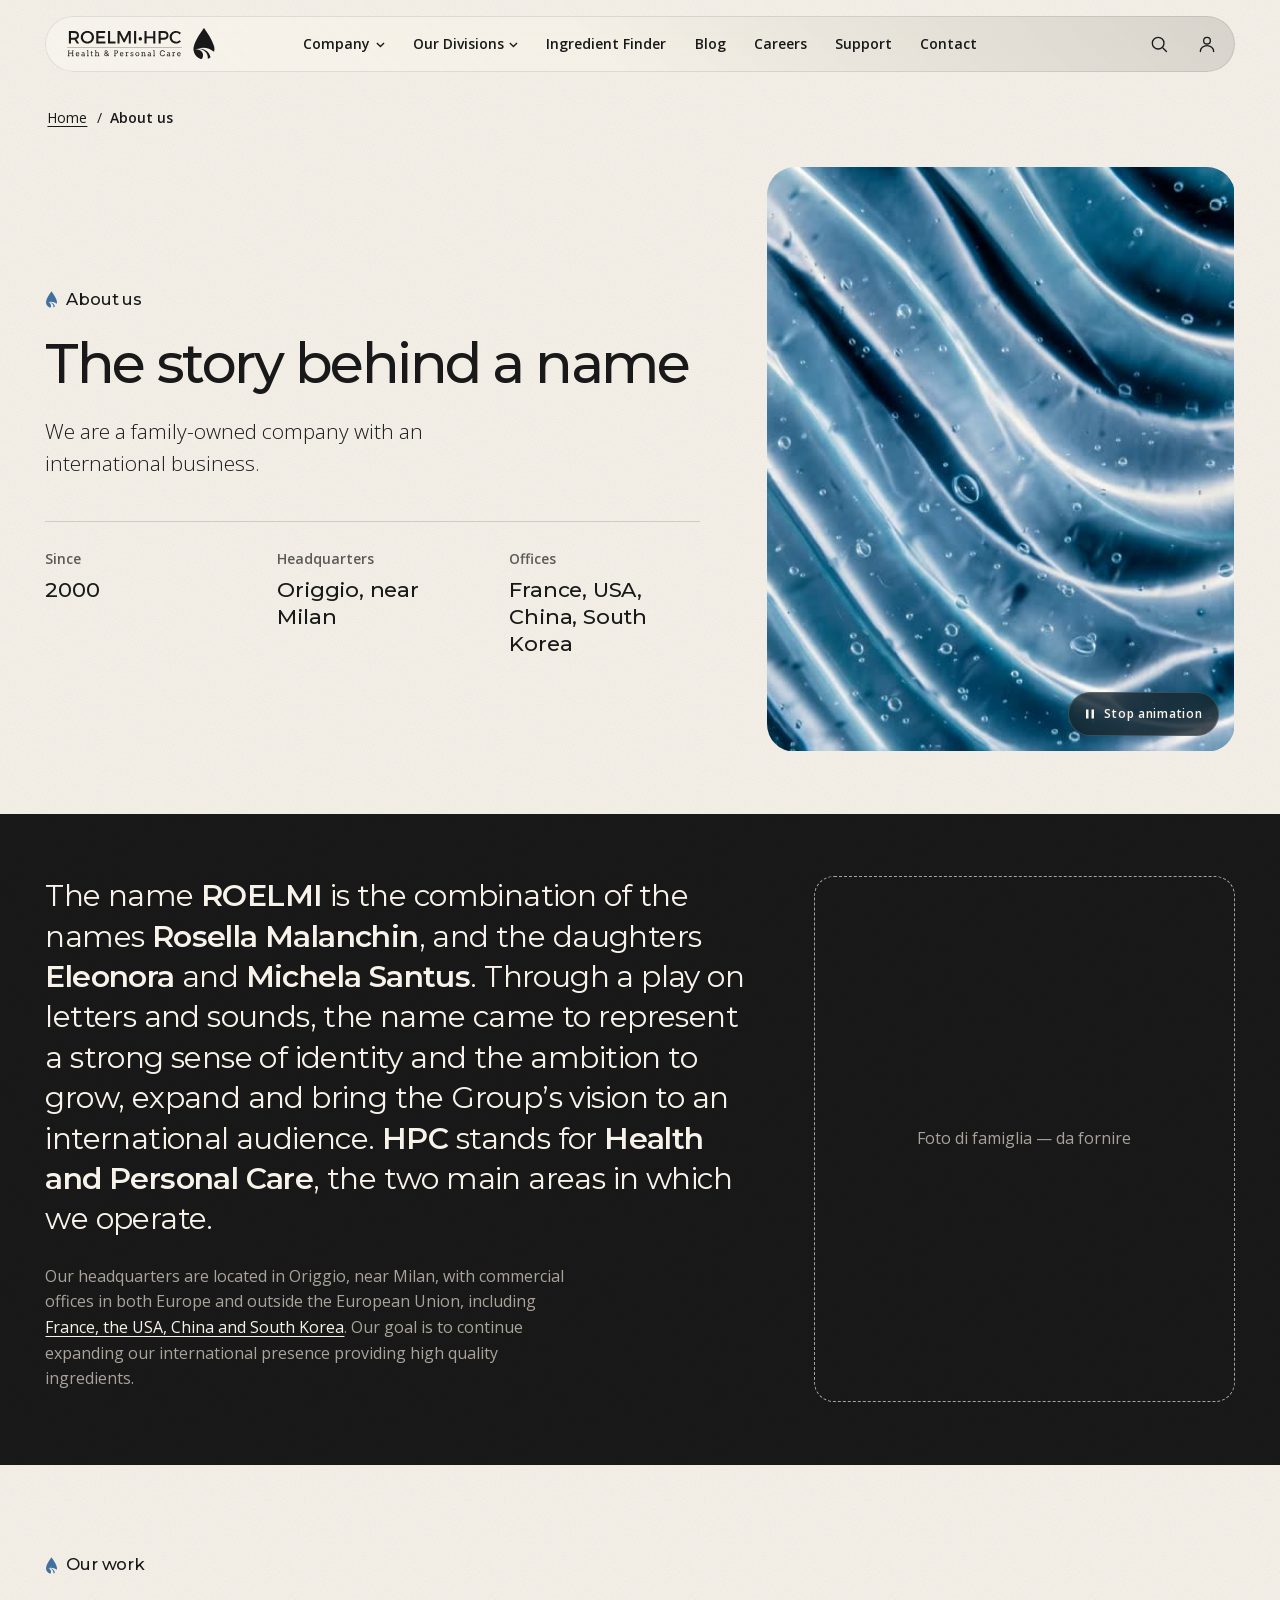
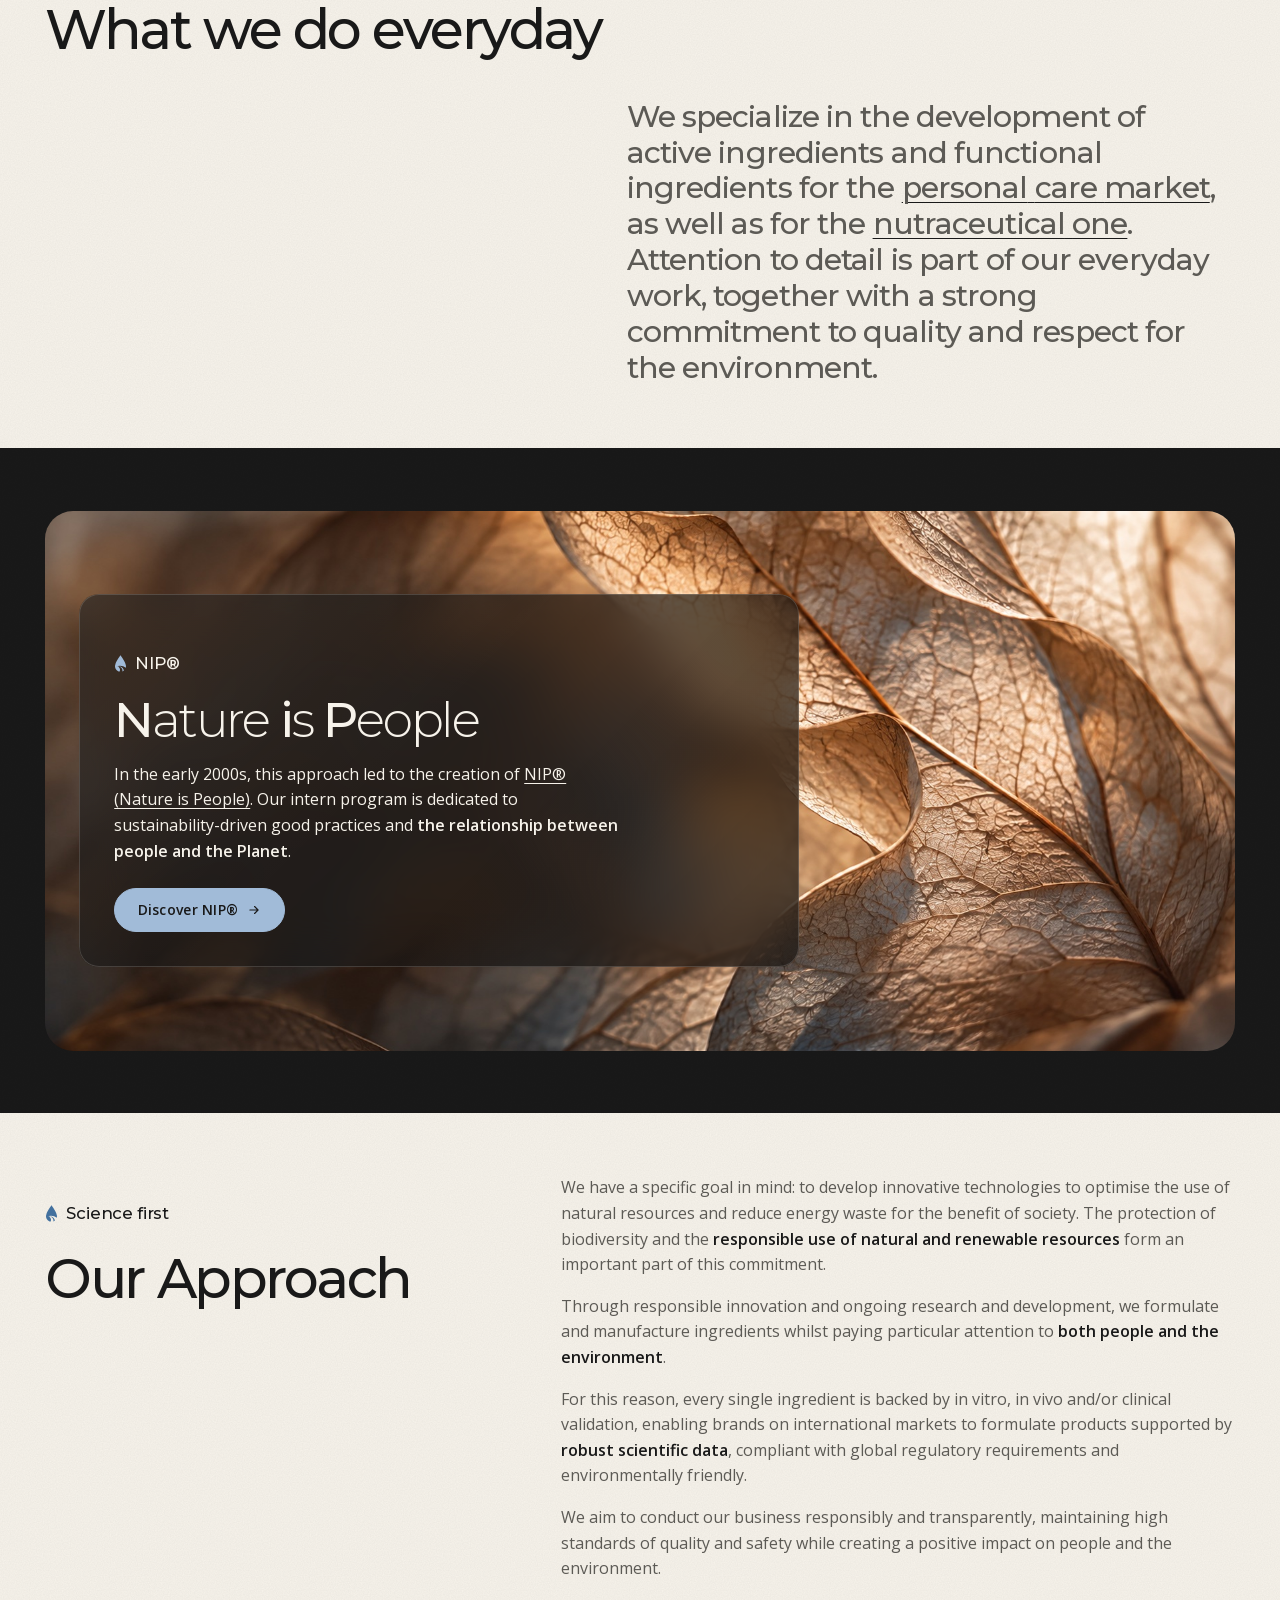
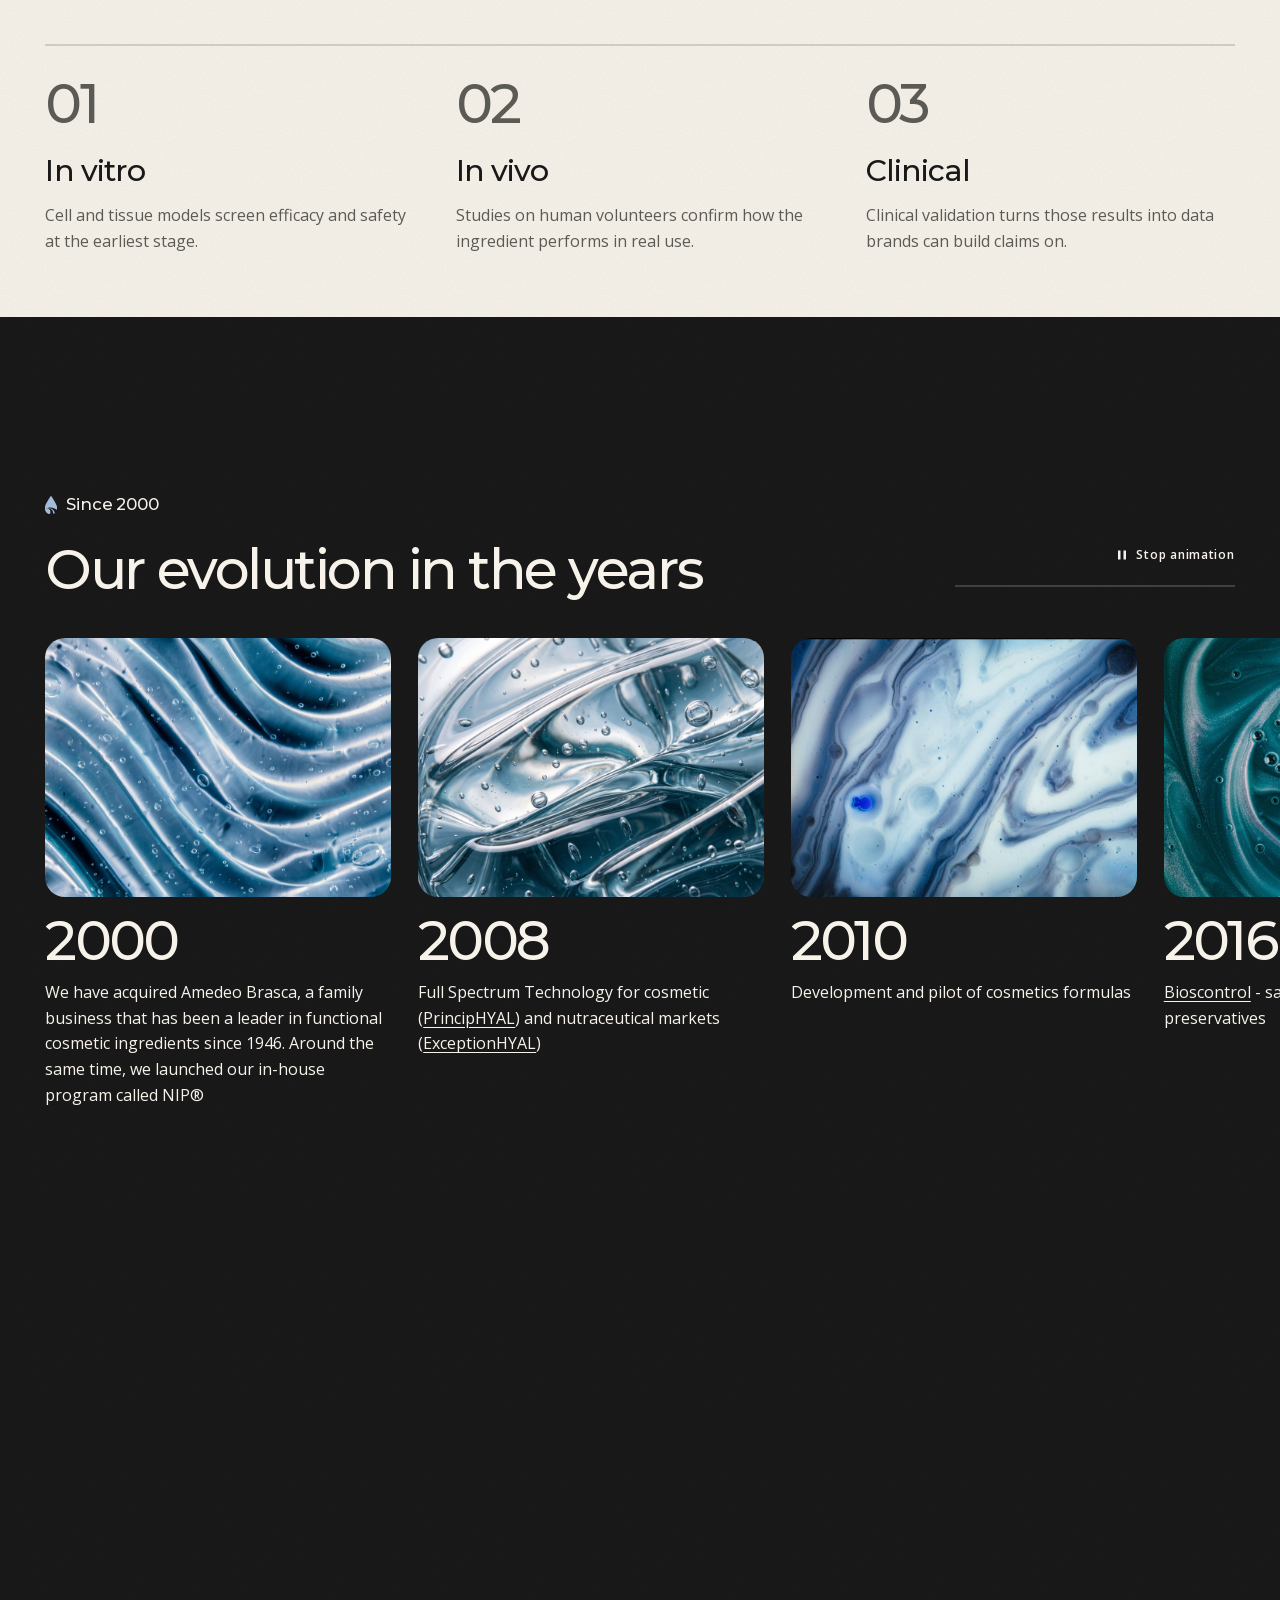
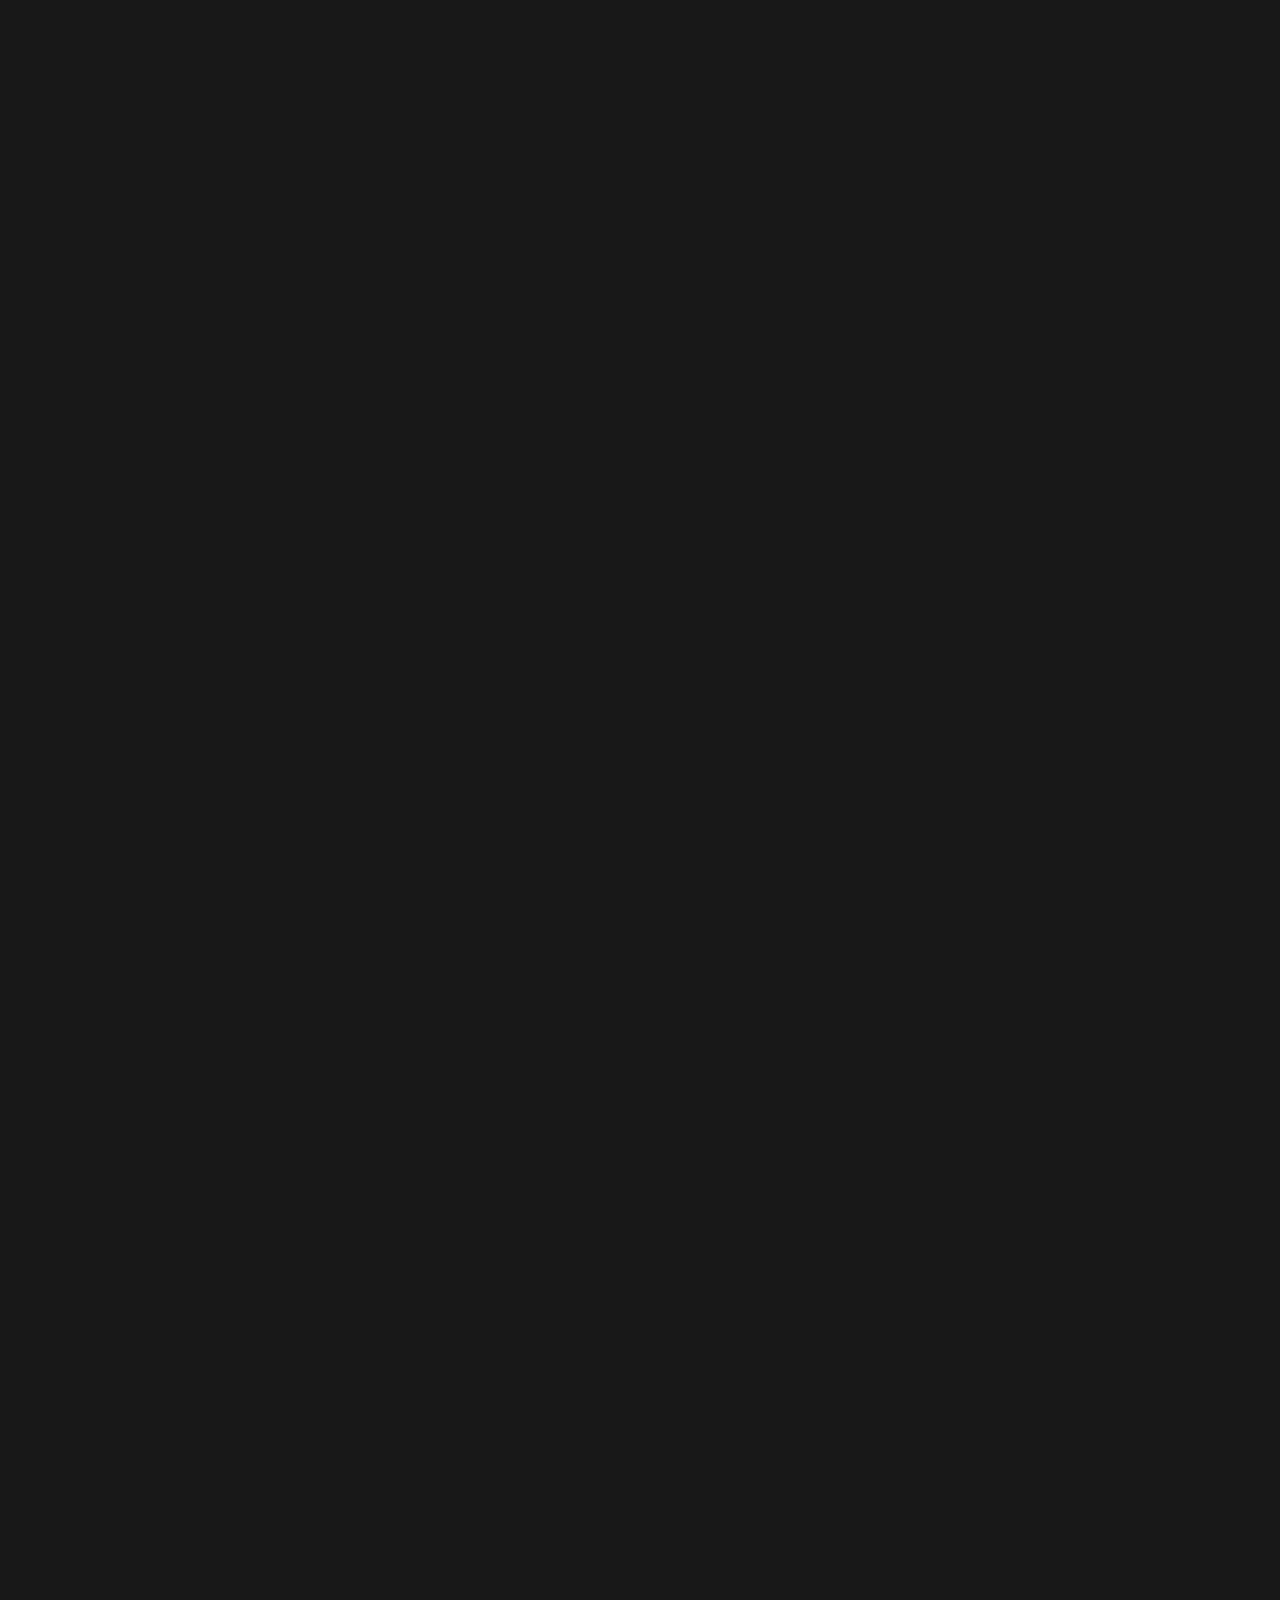
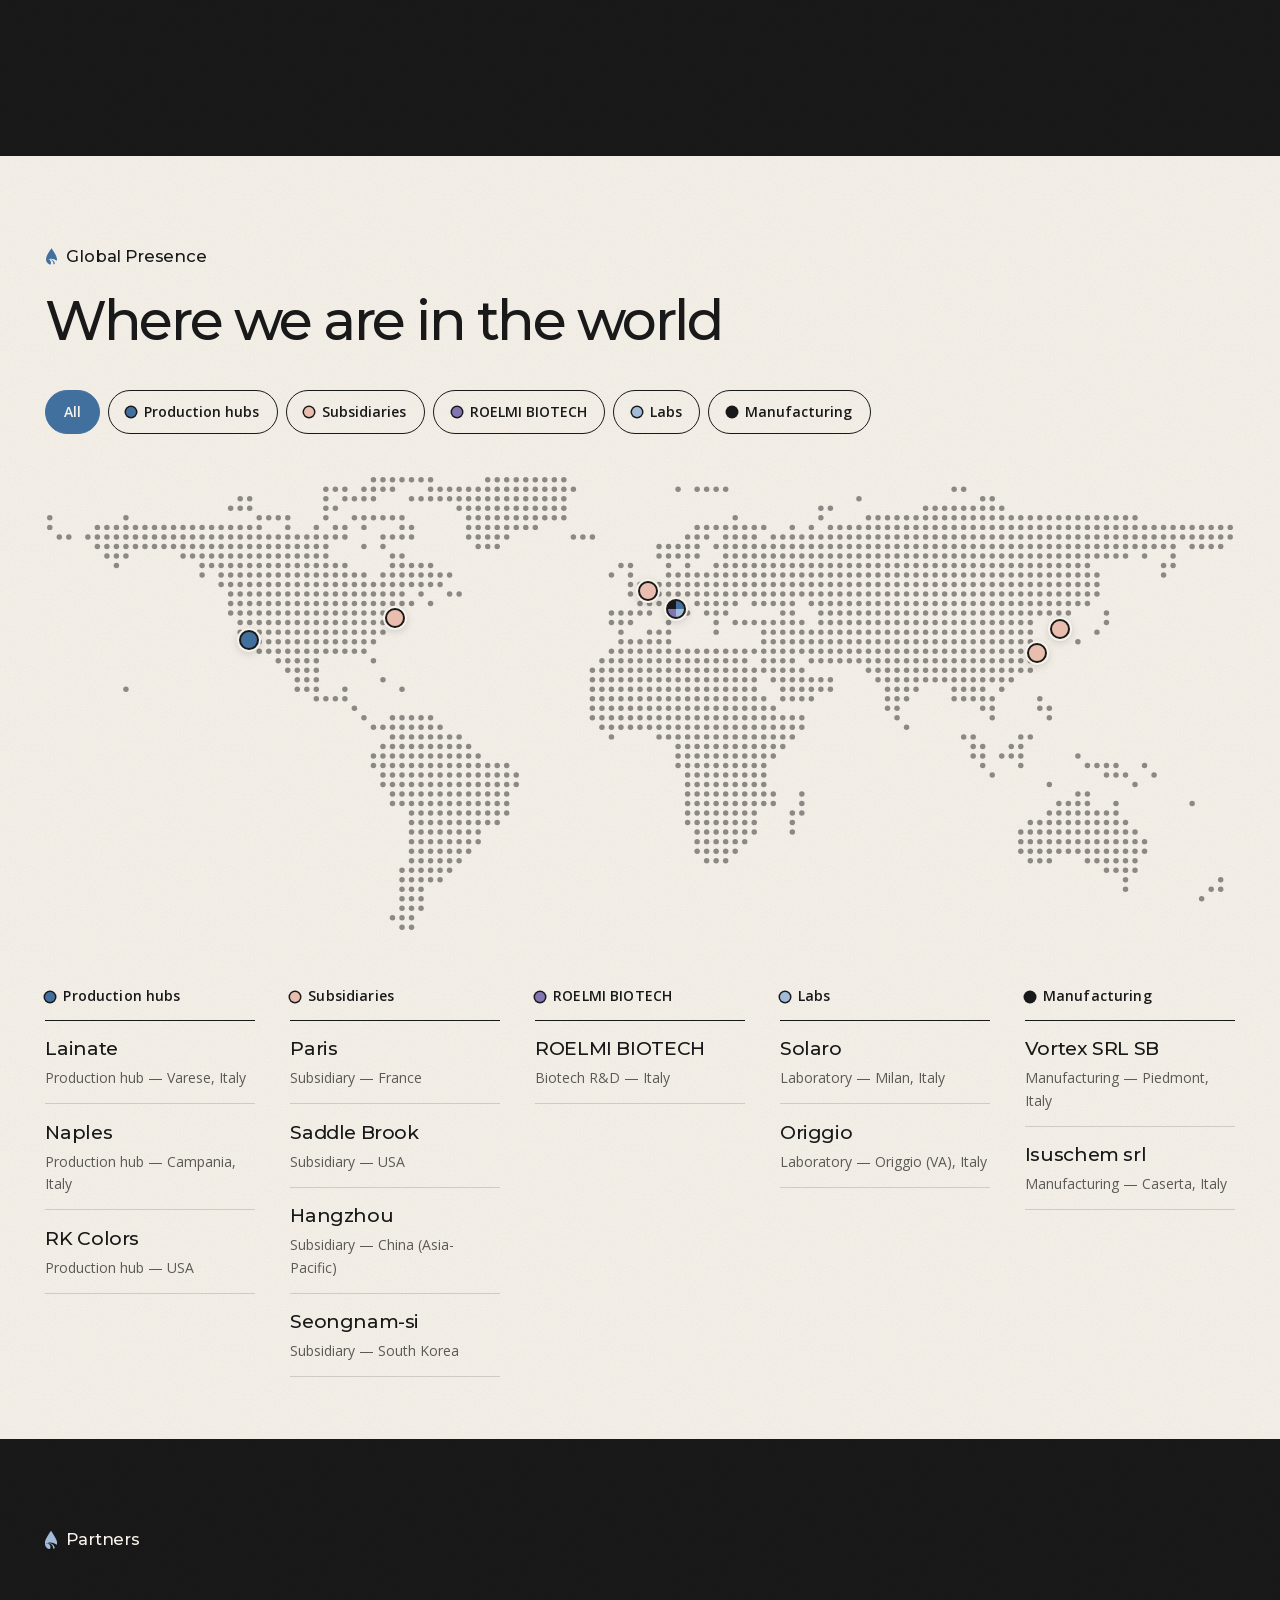
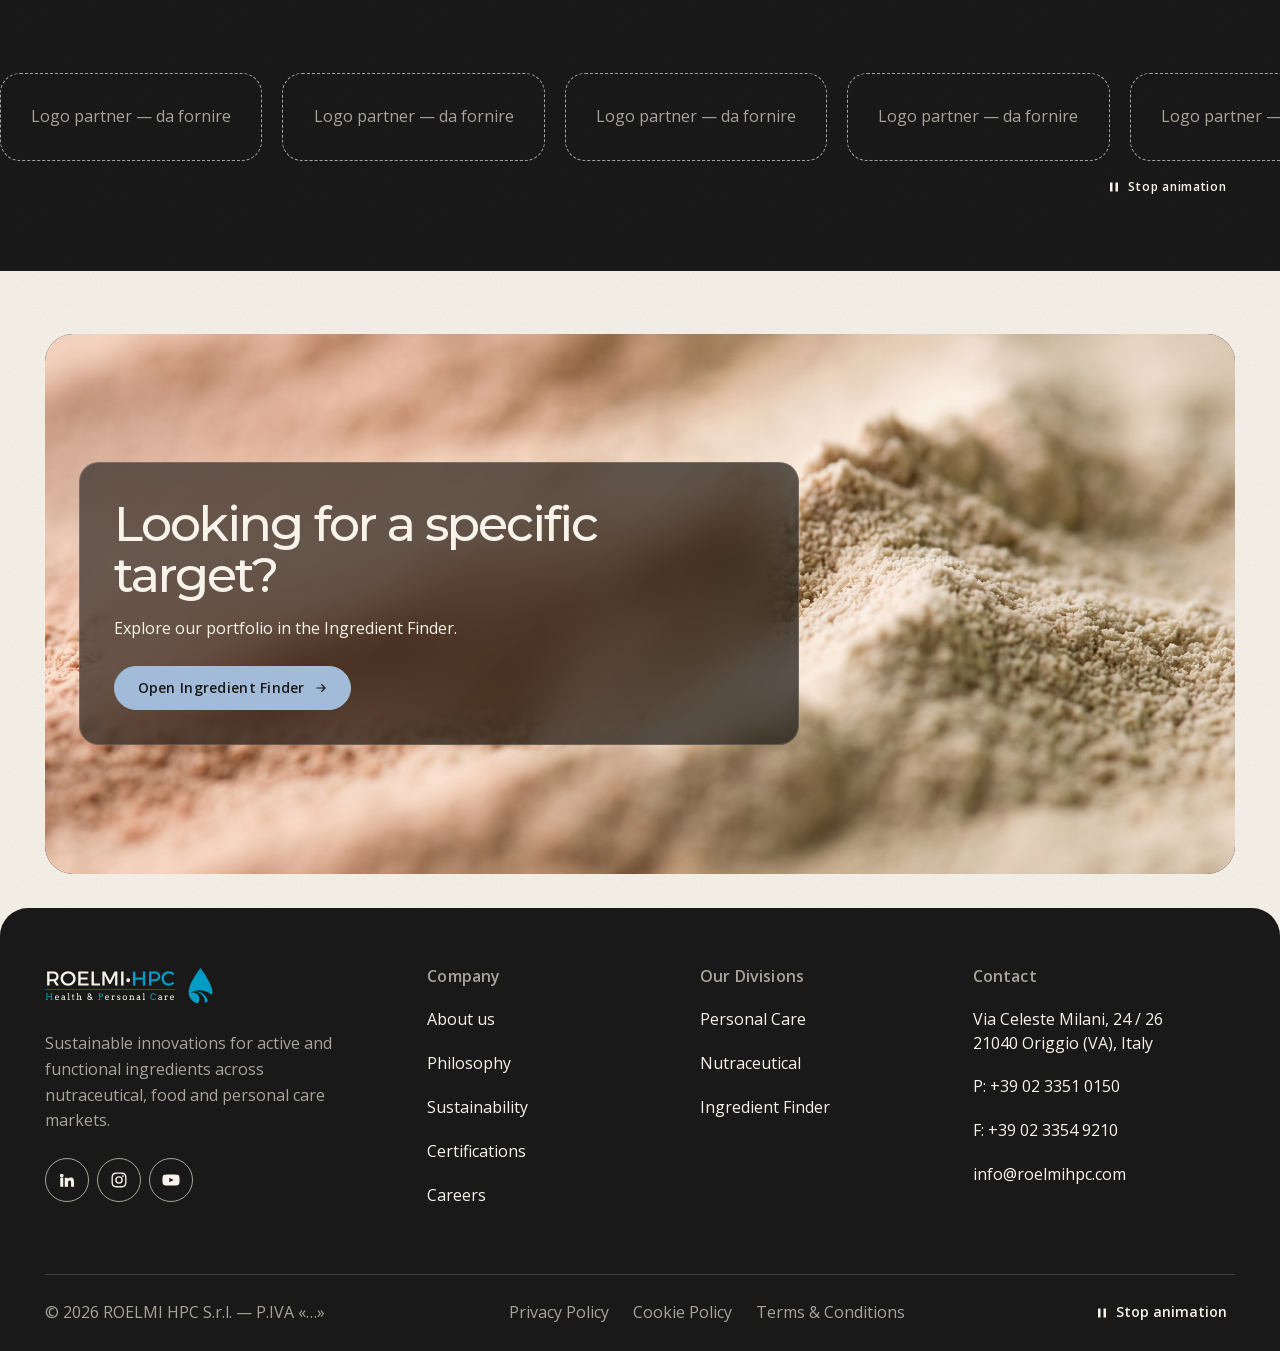
==== commit e2dad447: "Careers page (hidden from the client); shared form styles; two divisions - Careers: opening with tex" ====
--- a/about.html
+++ b/about.html
@@ -115,8 +115,7 @@
             <div class="subnav" id="sub-divisions">
               <ul>
                 <li><a href="#">Personal Care</a></li>
-                <li><a href="#">Nutraceutical &amp; Food</a></li>
-                <li><a href="#">Pharma</a></li>
+                <li><a href="#">Nutraceutical</a></li>
               </ul>
             </div>
           </li>
@@ -552,8 +551,7 @@
           <h2 class="ft-h" id="ft-divisions">Our Divisions</h2>
           <ul>
             <li><a href="#">Personal Care</a></li>
-            <li><a href="#">Nutraceutical &amp; Food</a></li>
-            <li><a href="#">Pharma</a></li>
+            <li><a href="#">Nutraceutical</a></li>
             <li><a href="ingredient-finder.html">Ingredient Finder</a></li>
           </ul>
         </nav>
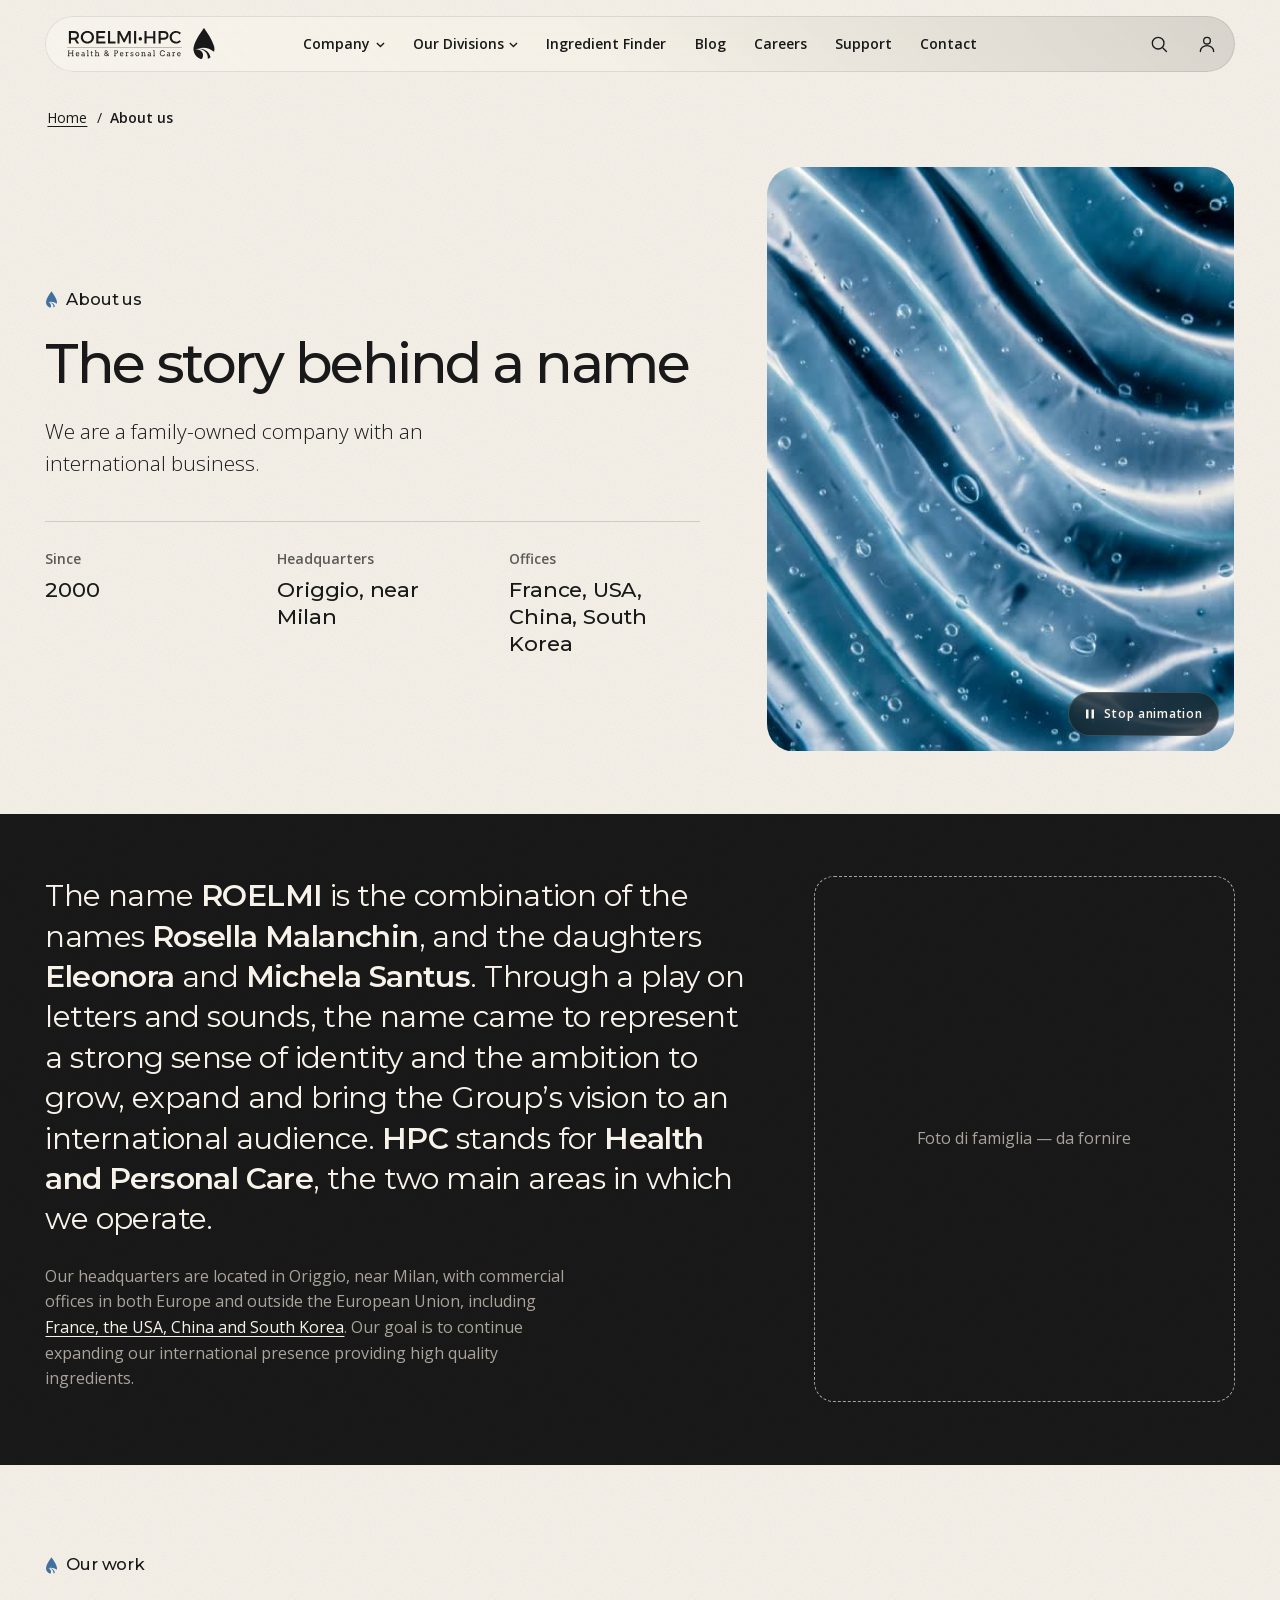
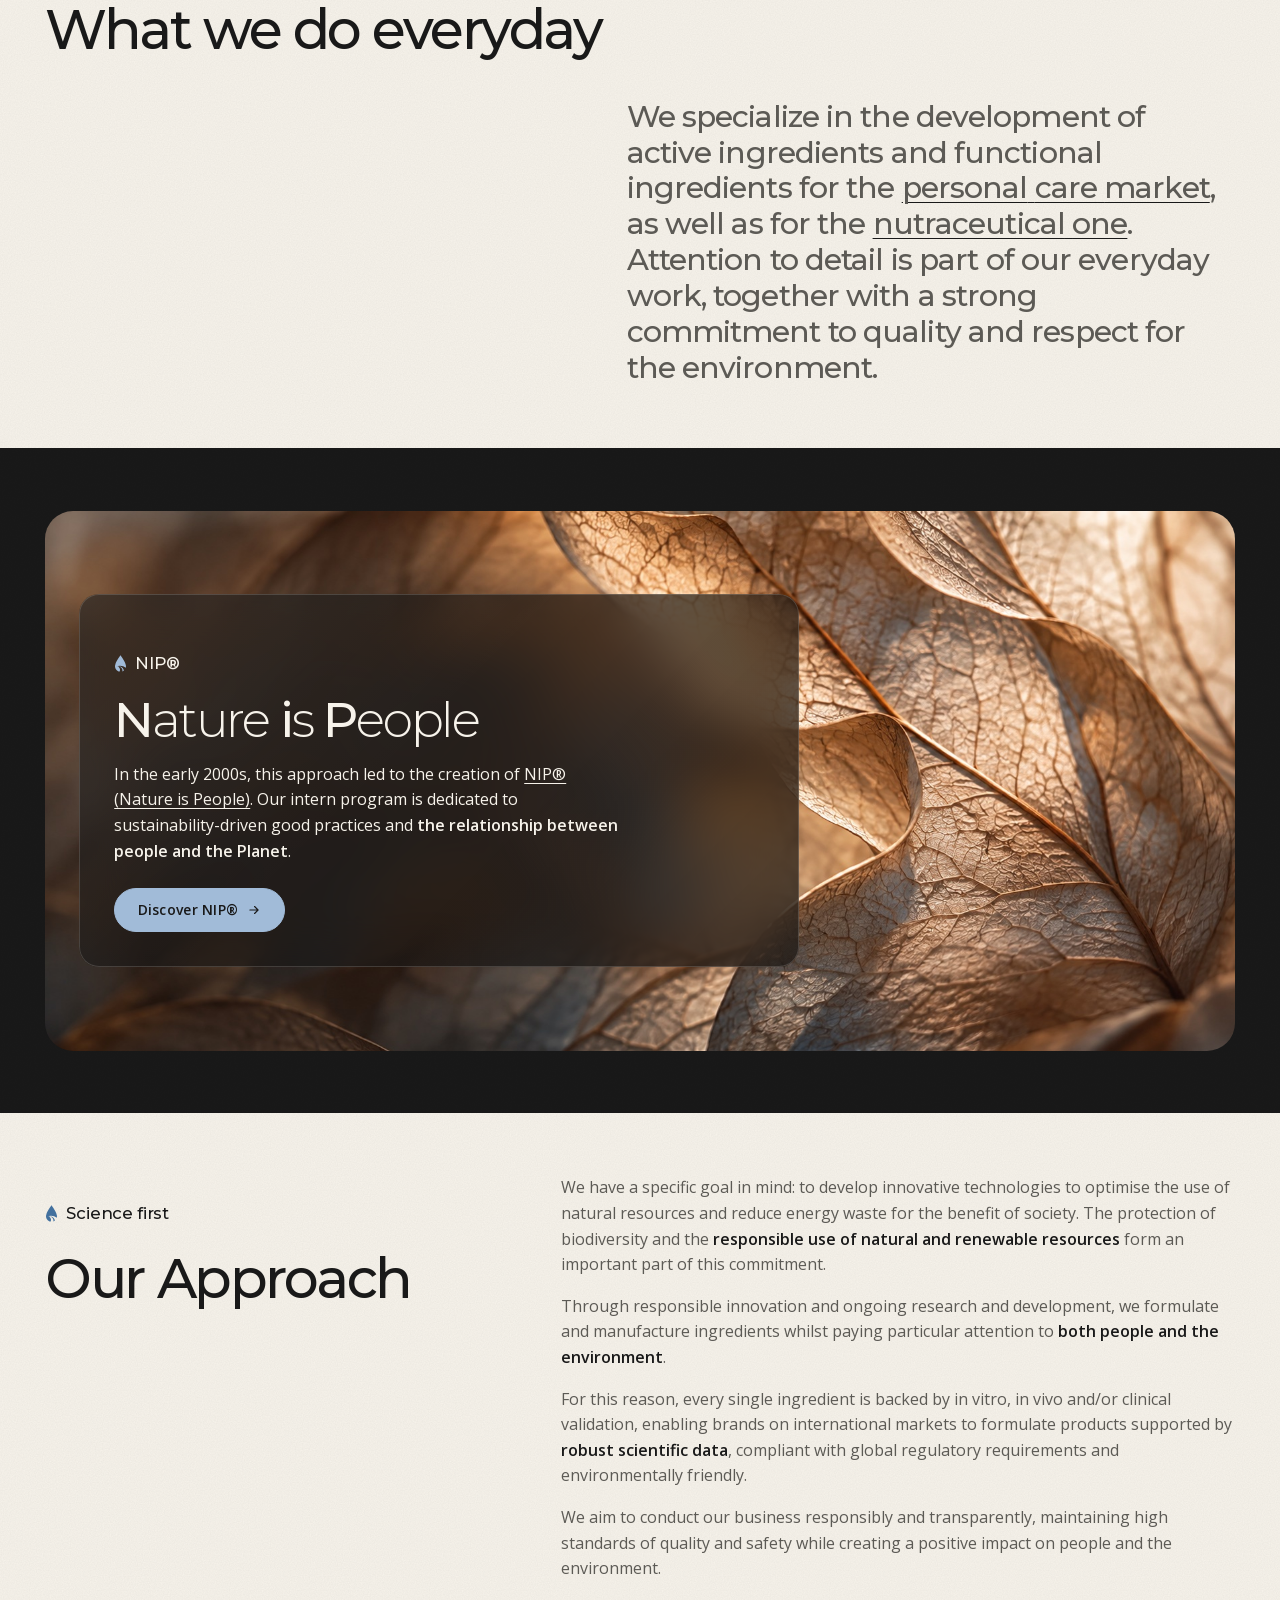
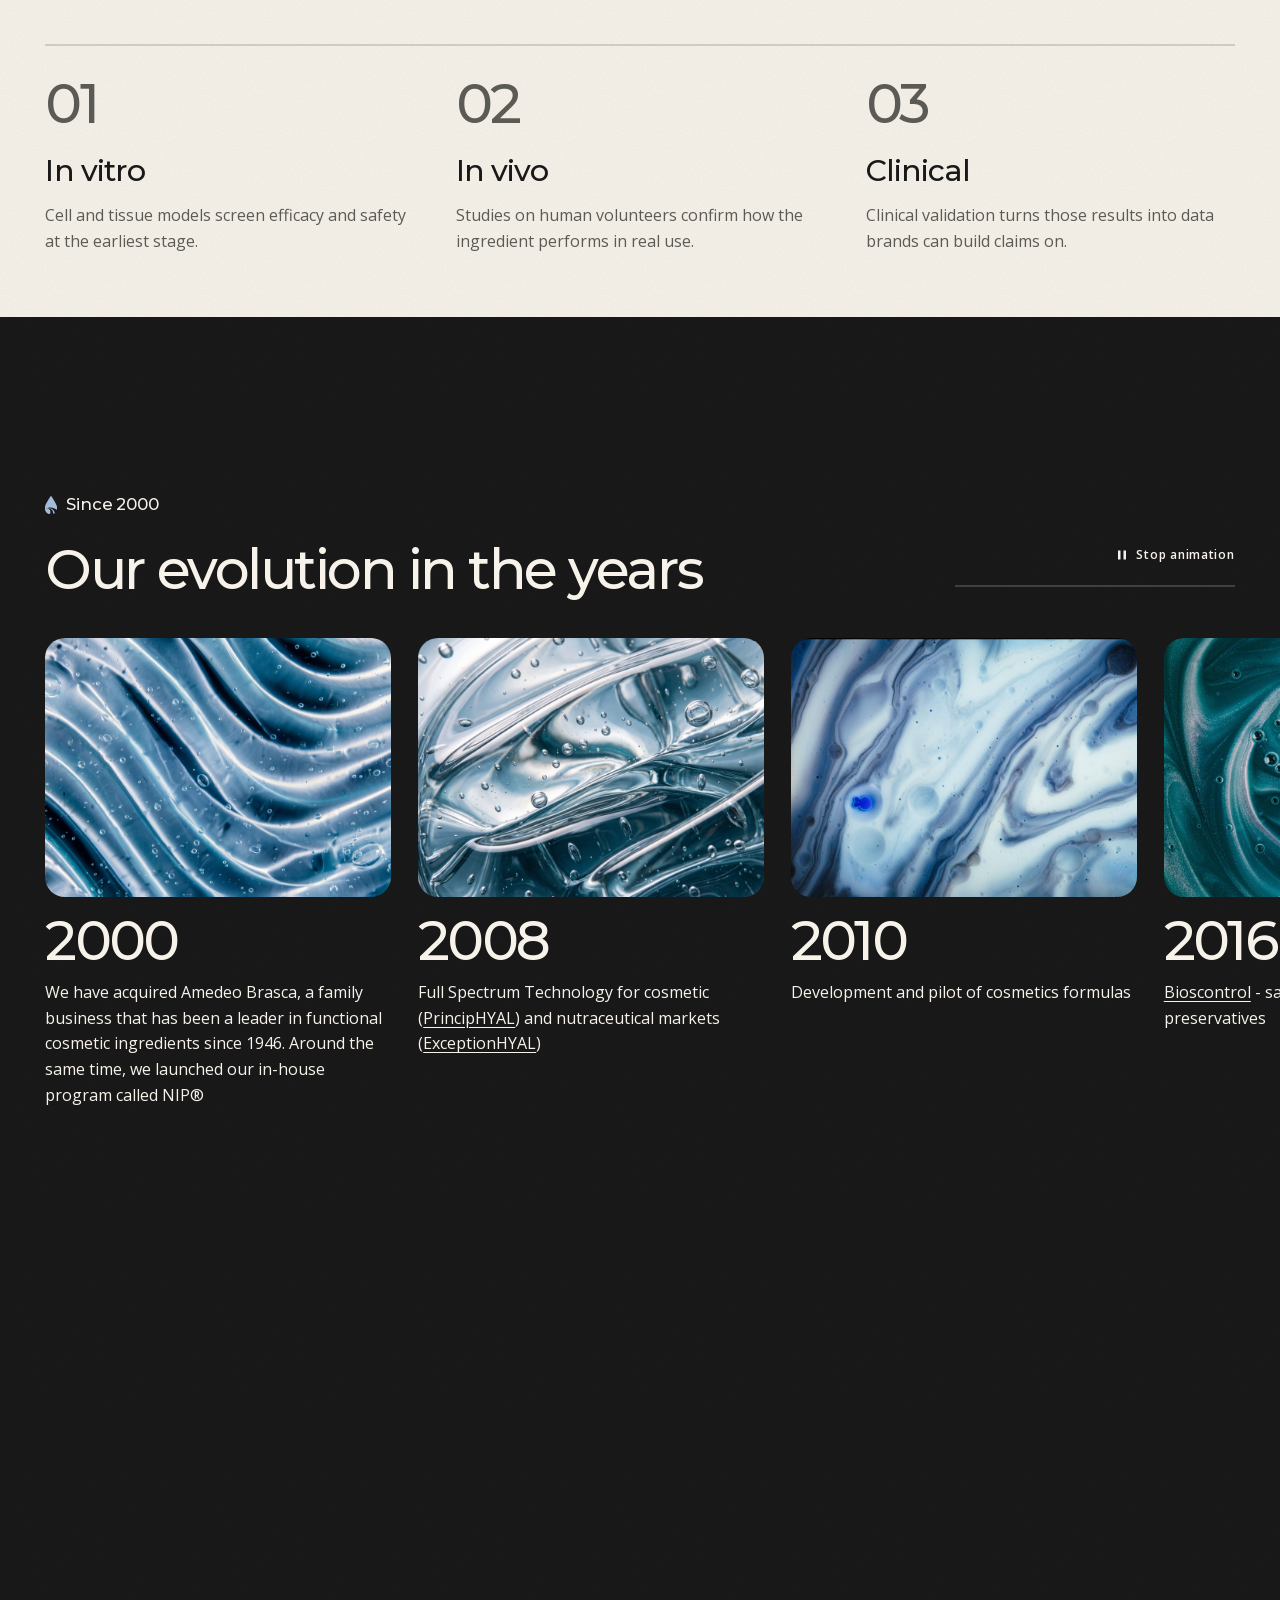
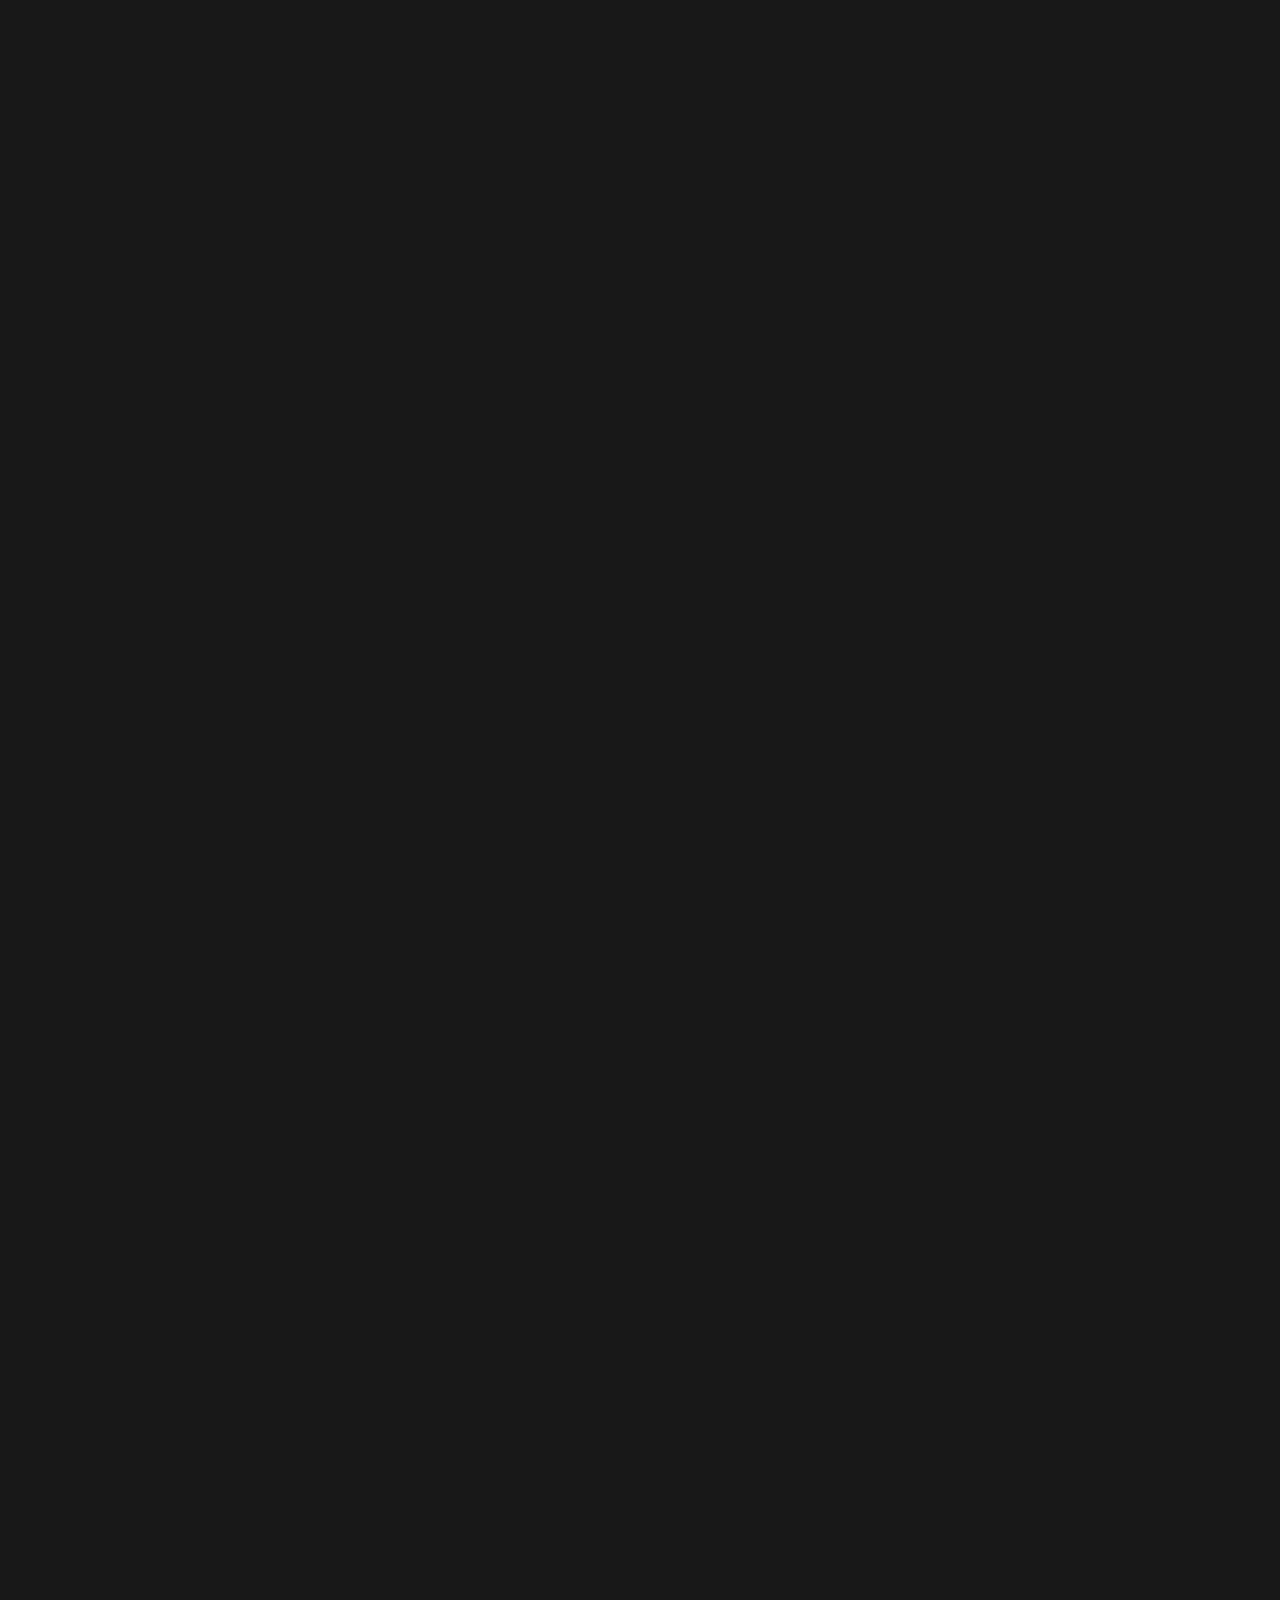
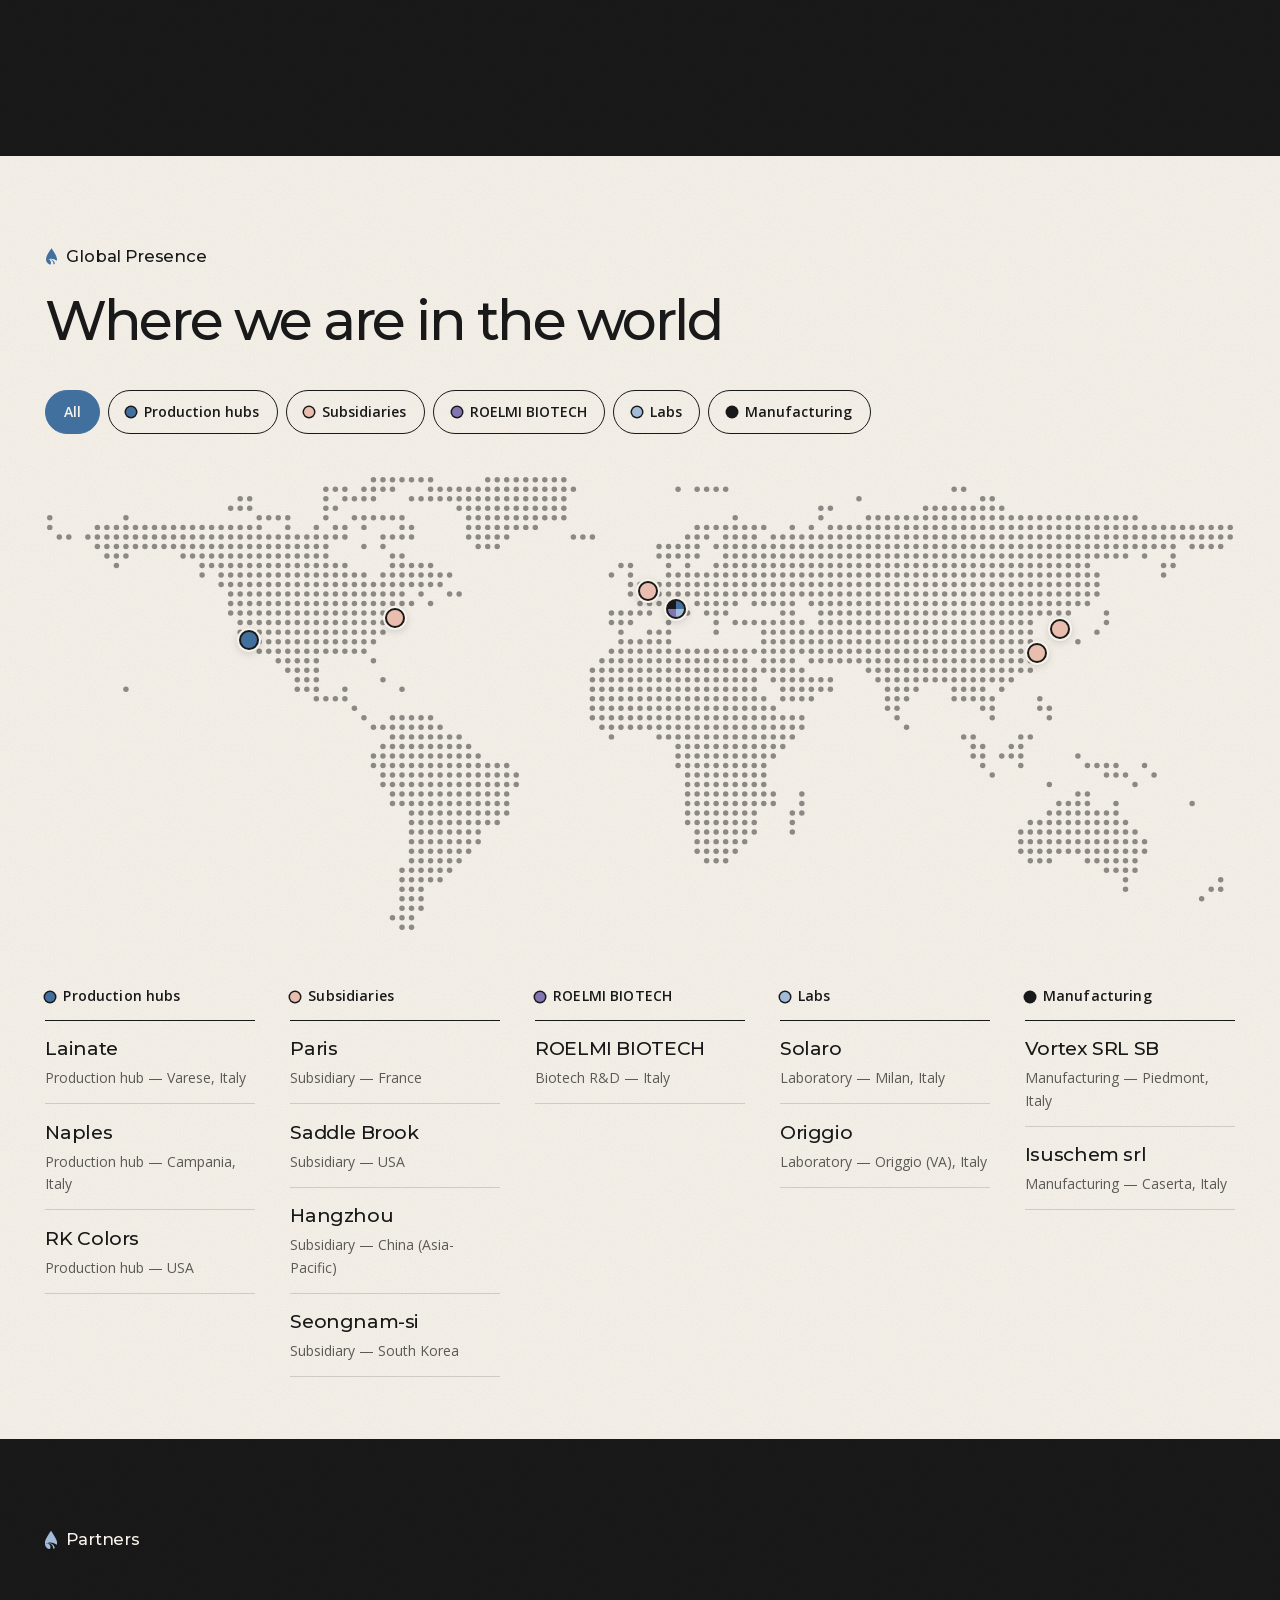
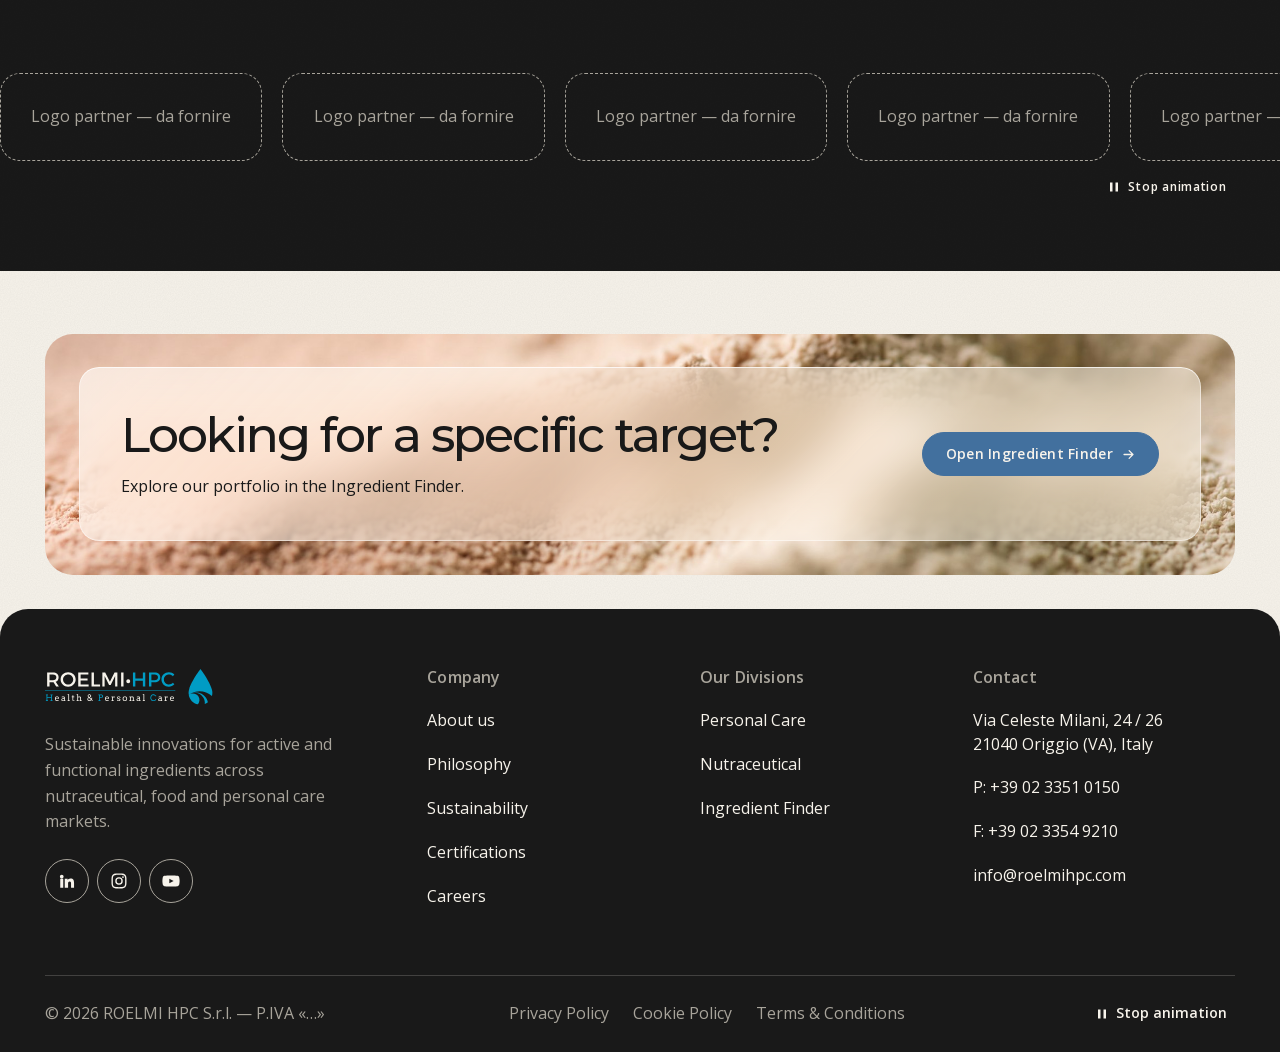
==== commit 72bb6811: "One shared final band (.cta-band) to close the pages - Finder band becomes the common closing format" ====
--- a/about.html
+++ b/about.html
@@ -501,16 +501,20 @@
          ================================================================== -->
     <section class="ab-close section theme-light grain" aria-labelledby="ab-close-title">
       <div class="container">
-        <div class="cta-box theme-dark">
-          <div class="cta-box-bg" aria-hidden="true">
+        <aside class="cta-band" aria-labelledby="ab-close-title" data-reveal>
+          <div class="cta-band-bg" aria-hidden="true">
             <img src="images/finder/texture-13.jpg" alt="" loading="lazy" decoding="async">
           </div>
-          <div class="cta-box-glass glass" data-reveal>
-            <h2 class="cta-box-title" id="ab-close-title">Looking for a specific target?</h2>
-            <p class="cta-box-text">Explore our portfolio in the Ingredient Finder.</p>
-            <div class="cta-box-actions"><a class="btn btn--solid" href="ingredient-finder.html">Open Ingredient Finder</a></div>
-          </div>
-        </div>
+          <div class="cta-band-glass">
+            <div class="cta-band-copy">
+              <h2 class="cta-band-title" id="ab-close-title">Looking for a specific target?</h2>
+              <p class="cta-band-text">Explore our portfolio in the Ingredient Finder.</p>
+            </div>
+            <div class="cta-band-actions">
+              <a class="btn btn--solid" href="ingredient-finder.html">Open Ingredient Finder</a>
+            </div>
+          </div>
+        </aside>
       </div>
     </section>
   </main>
--- a/css/base.css
+++ b/css/base.css
@@ -141,6 +141,10 @@
   font-size: var(--fs-body);
   font-weight: 400;
   line-height: 1.6;
+  /* Rete di sicurezza: la pagina non scorre mai di lato sul telefono.
+     "clip" (non "hidden") non crea un contenitore di scorrimento, quindi
+     sticky e le righe che scorrono di proposito continuano a funzionare */
+  overflow-x: clip;
 }
 
 /* --------------------------------------------------------------------------
@@ -731,3 +735,131 @@
     text-align: center;
   }
 }
+
+/* ==========================================================================
+   Fascia finale comune .cta-band (27/10/2026) — formato unico per chiudere
+   le pagine: riquadro basso e largo con texture, vetro chiaro sopra, testo e
+   frase a sinistra, bottoni a destra (nato dalla CTA dell'Ingredient Finder).
+   Testi e texture cambiano da pagina a pagina, il formato no.
+   Vetro chiaro (testo Hard Grey) → texture CHIARE; con una texture scura
+   usare .cta-band--dark (vetro scuro, testo Ricepaper), regola del vetro.
+   Formati di box nel sito: 1 questa fascia (chiusure) · 2 Newsletter (home,
+   Blog) · 3 box con texture dentro le pagine (.cta-box e simili)
+   ========================================================================== */
+
+.cta-band {
+  position: relative;
+  isolation: isolate;
+  overflow: hidden;
+  padding: clamp(1rem, 0.5rem + 2vw, 2.5rem);
+  border-radius: var(--r-stage);
+}
+
+.cta-band-bg {
+  position: absolute;
+  inset: 0;
+  z-index: -1;
+}
+
+.cta-band-bg img {
+  width: 100%;
+  height: 100%;
+  object-fit: cover;
+}
+
+/* Vetro chiaro: dentro valgono sempre i colori del tema chiaro (anche se la
+   fascia sta in una sezione scura o Olive) */
+.cta-band-glass {
+  --fg: var(--hard-grey);
+  --bg: var(--ricepaper);
+  --accent: var(--ocean);
+  --fg-muted: var(--muted);
+  display: flex;
+  flex-wrap: wrap;
+  align-items: center;
+  justify-content: space-between;
+  gap: 1.5rem clamp(1.5rem, 1rem + 4vw, 6rem);
+  padding: clamp(1.5rem, 1rem + 2vw, 3rem);
+  border-radius: var(--r-card);
+  background-color: var(--glass-light-bg);
+  background-image: var(--glass-light-sheen);
+  -webkit-backdrop-filter: var(--glass-blur);
+  backdrop-filter: var(--glass-blur);
+  box-shadow: var(--glass-light-line);
+  color: var(--hard-grey);
+}
+
+@supports not ((backdrop-filter: blur(1px)) or (-webkit-backdrop-filter: blur(1px))) {
+  .cta-band-glass {
+    background-color: rgba(247, 243, 235, 0.85);
+  }
+}
+
+.cta-band-copy {
+  flex: 1 1 22rem;
+}
+
+.cta-band-title {
+  font-family: var(--font-display);
+  font-size: var(--fs-box);
+  font-weight: 500;
+  line-height: 1.05;
+  letter-spacing: -0.04em;
+  color: inherit;
+}
+
+.cta-band-text {
+  max-width: 46ch;
+  margin-top: 0.85rem;
+  font-size: var(--fs-body);
+  color: inherit;
+}
+
+.cta-band-actions {
+  display: flex;
+  flex-wrap: wrap;
+  gap: 0.75rem;
+}
+
+.cta-band :focus-visible {
+  outline-color: var(--hard-grey);
+}
+
+/* Variante per texture scure: vetro scuro, testo Ricepaper */
+.cta-band--dark .cta-band-glass {
+  --fg: var(--ricepaper);
+  --bg: var(--hard-grey);
+  --accent: var(--cerulean);
+  --fg-muted: var(--muted-on-dark);
+  background-color: var(--glass-dark-bg);
+  background-image: none;
+  box-shadow: var(--glass-dark-line);
+  color: var(--ricepaper);
+}
+
+.cta-band--dark :focus-visible {
+  outline-color: var(--ricepaper);
+}
+
+@media (max-width: 599.98px) {
+  .cta-band {
+    padding: 0.6rem;
+    border-radius: var(--r-card);
+  }
+
+  .cta-band-glass {
+    padding: 1.25rem 1.1rem;
+    border-radius: var(--r-inner);
+  }
+
+  .cta-band-actions,
+  .cta-band-actions .btn {
+    flex: 1 1 100%;
+  }
+
+  .cta-band-actions .btn {
+    white-space: normal;
+    line-height: 1.3;
+    text-align: center;
+  }
+}
